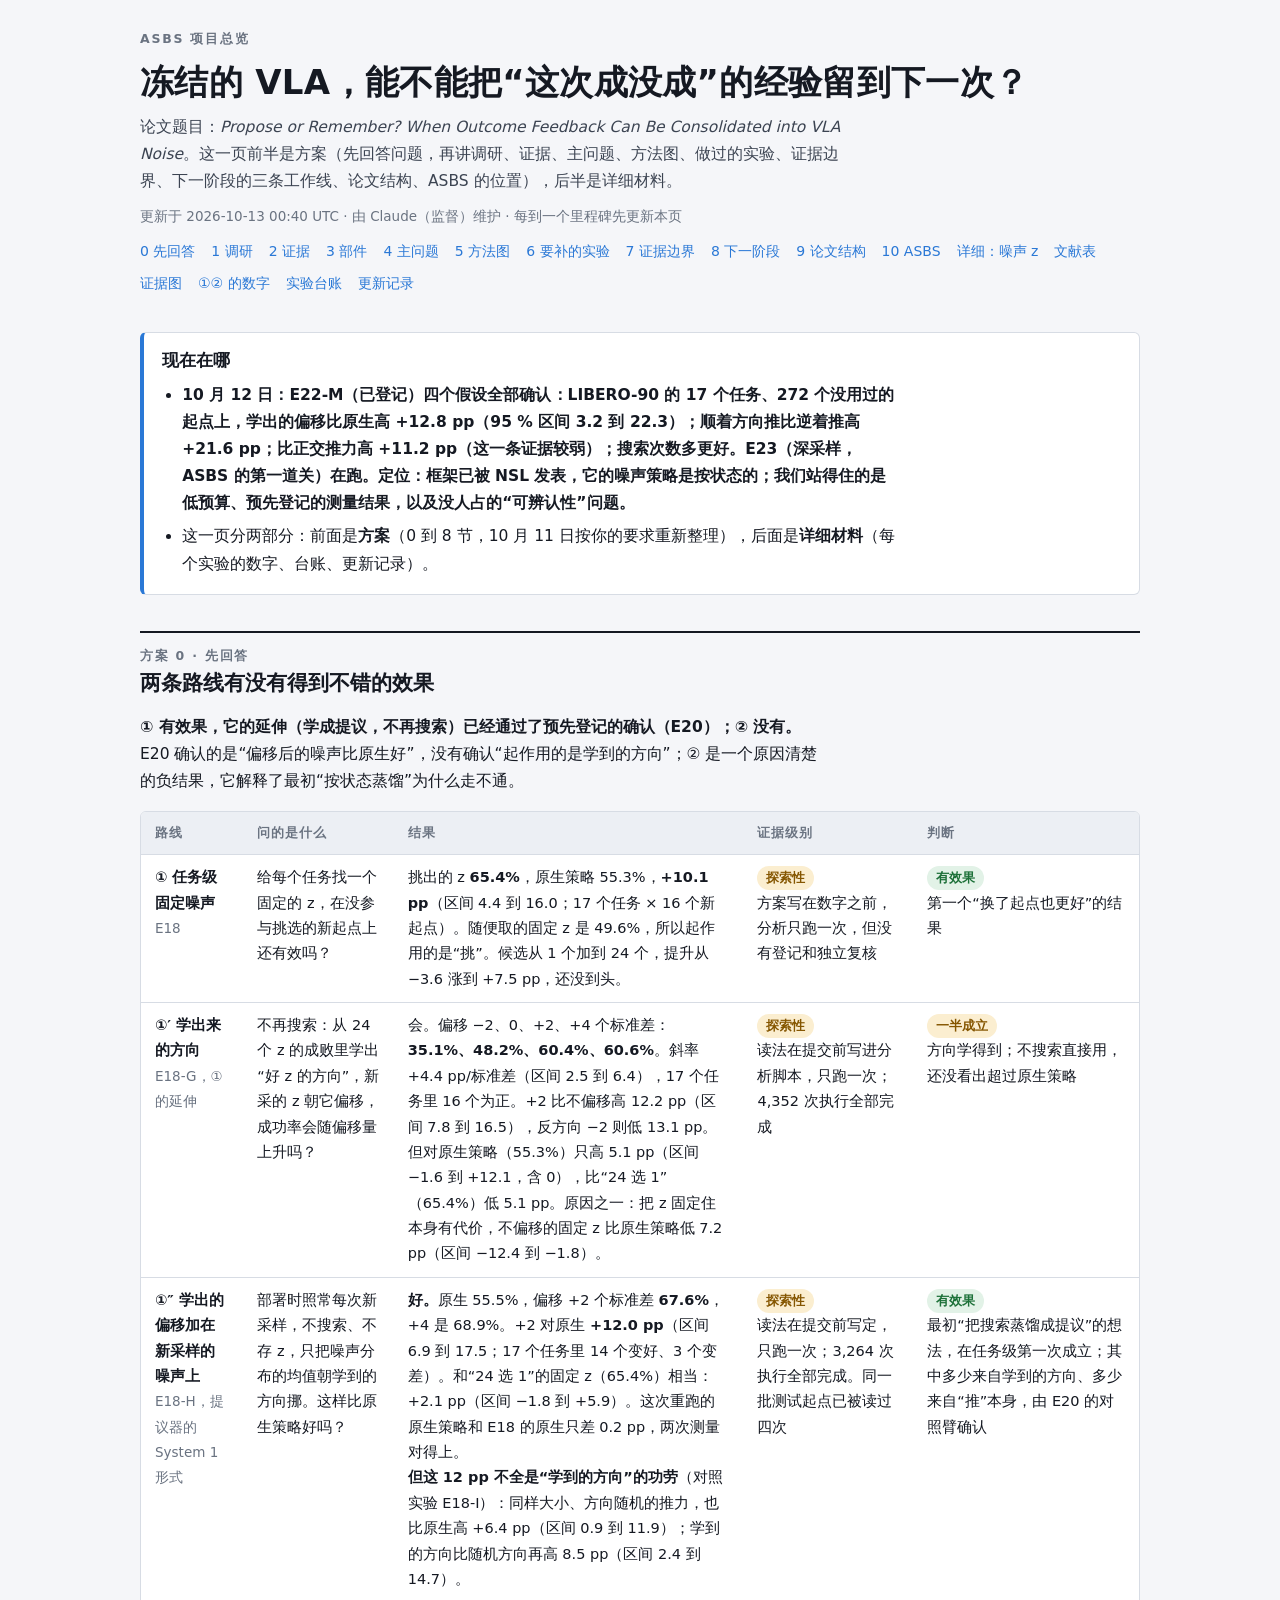
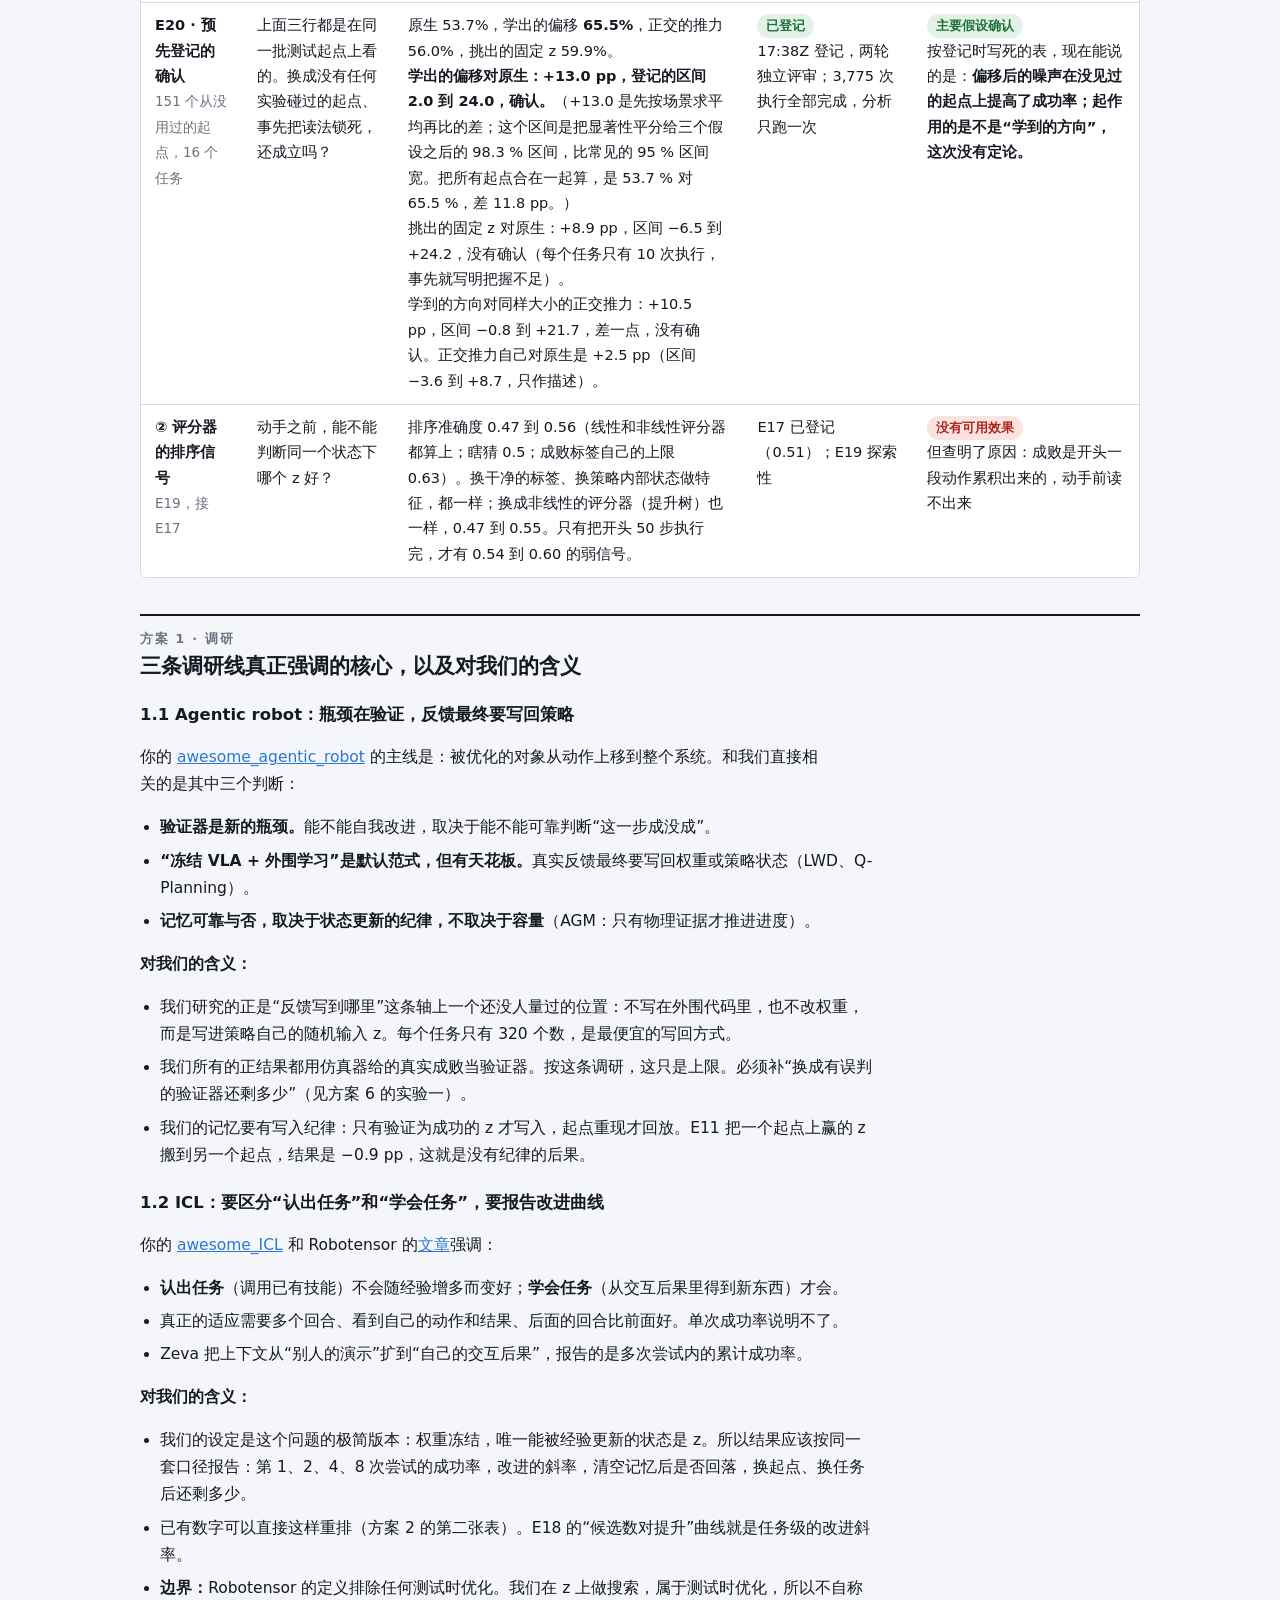
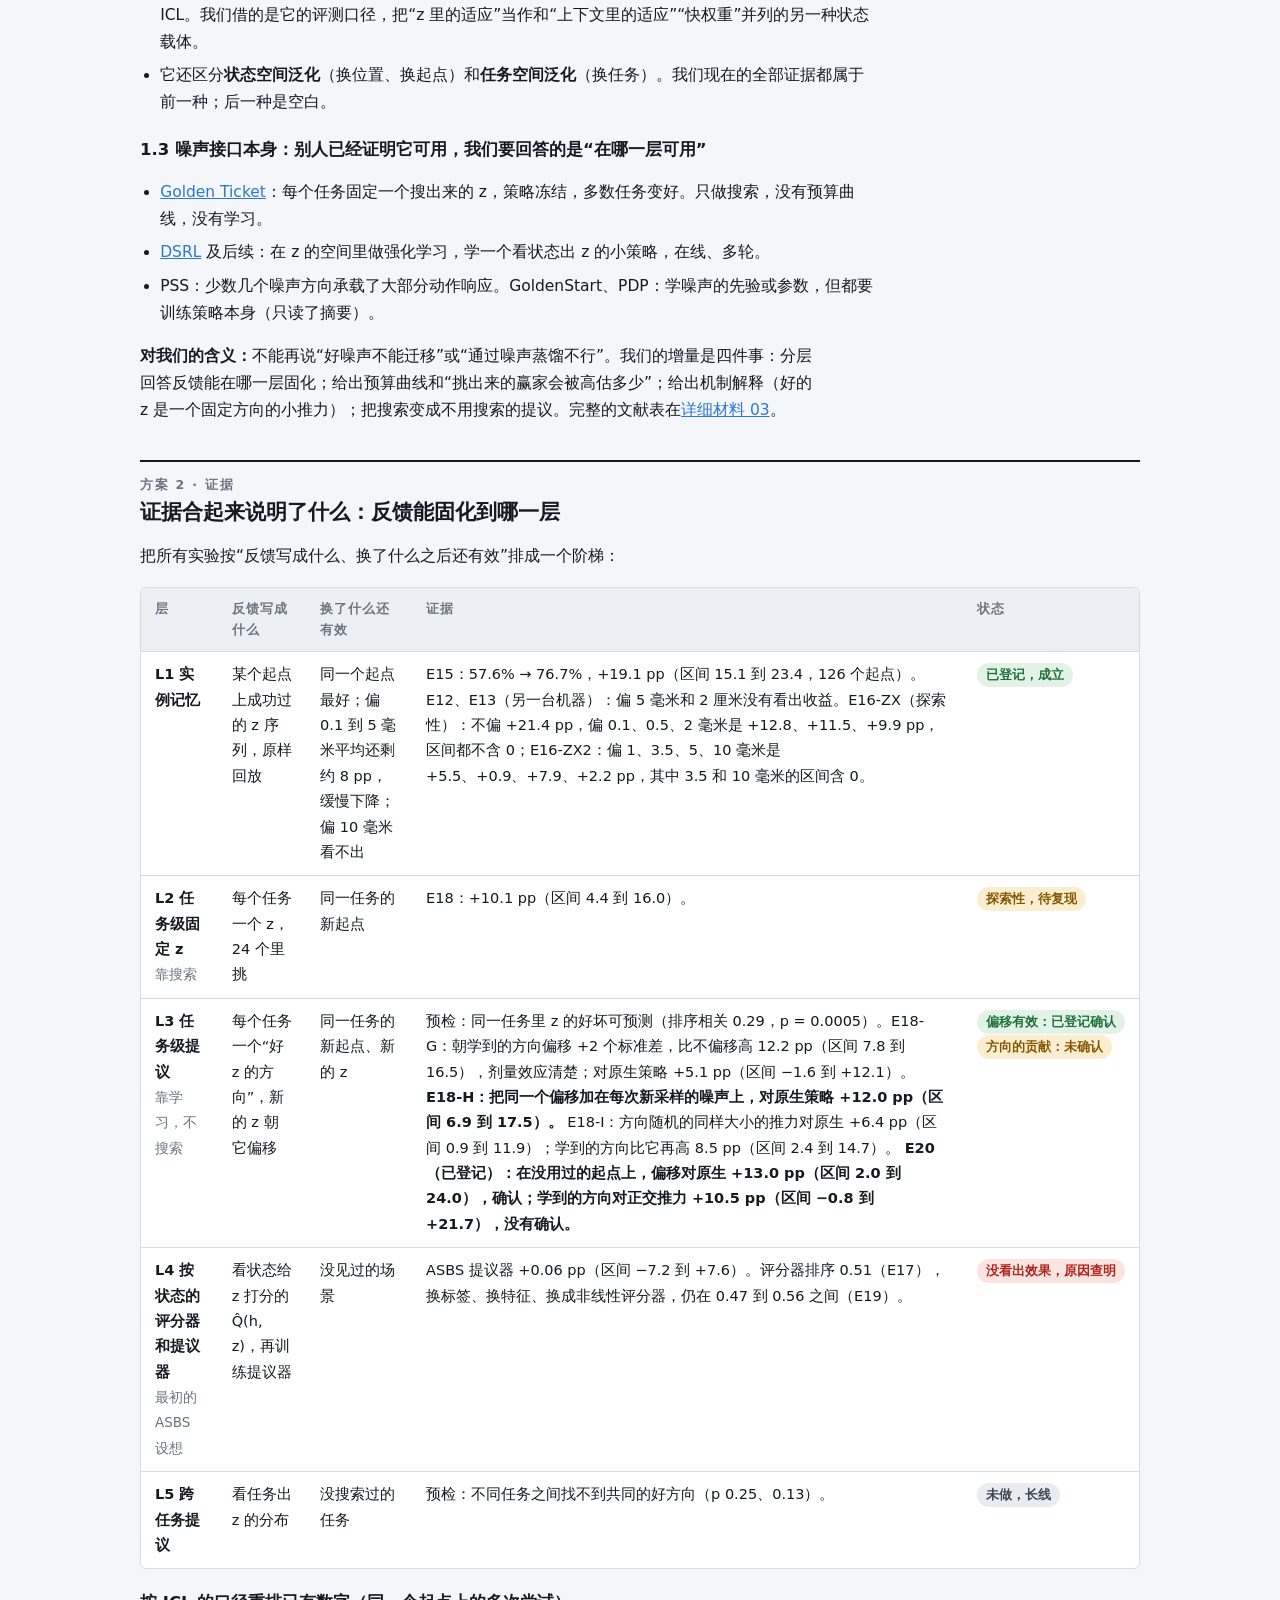
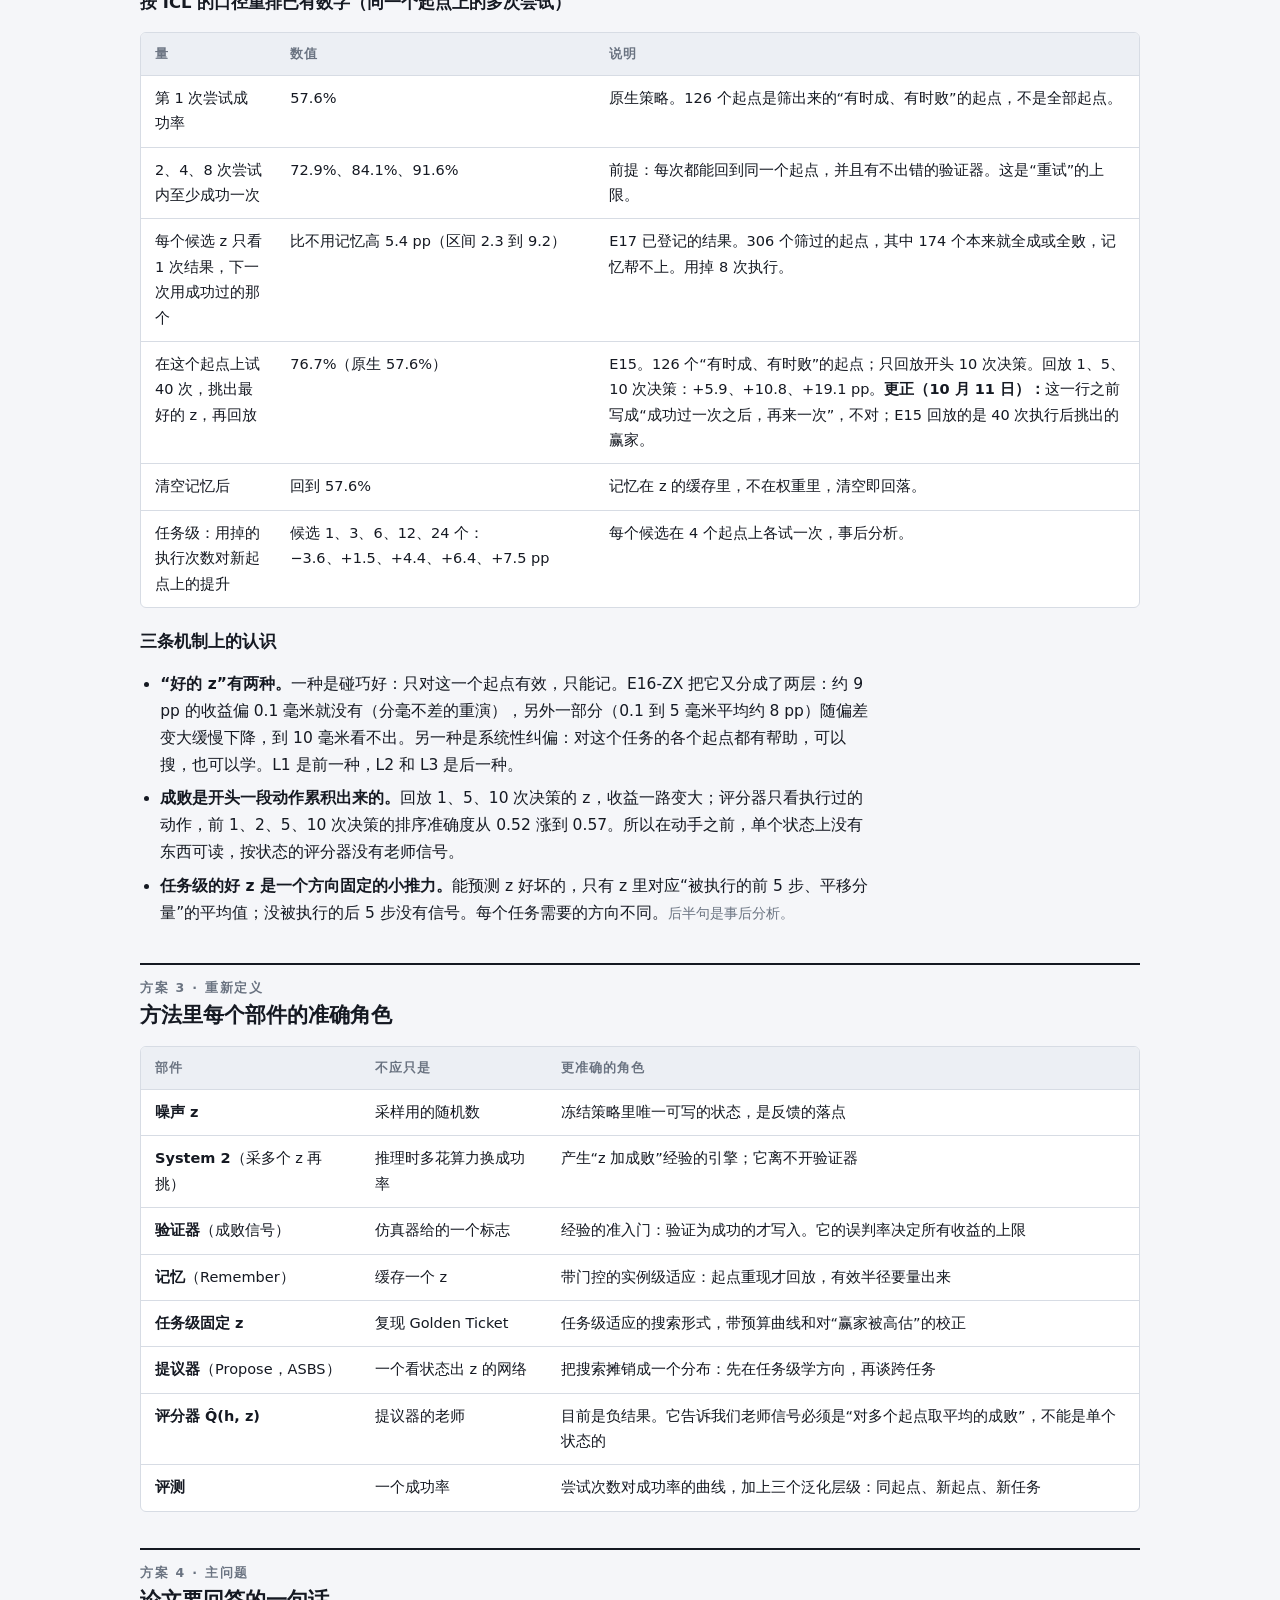
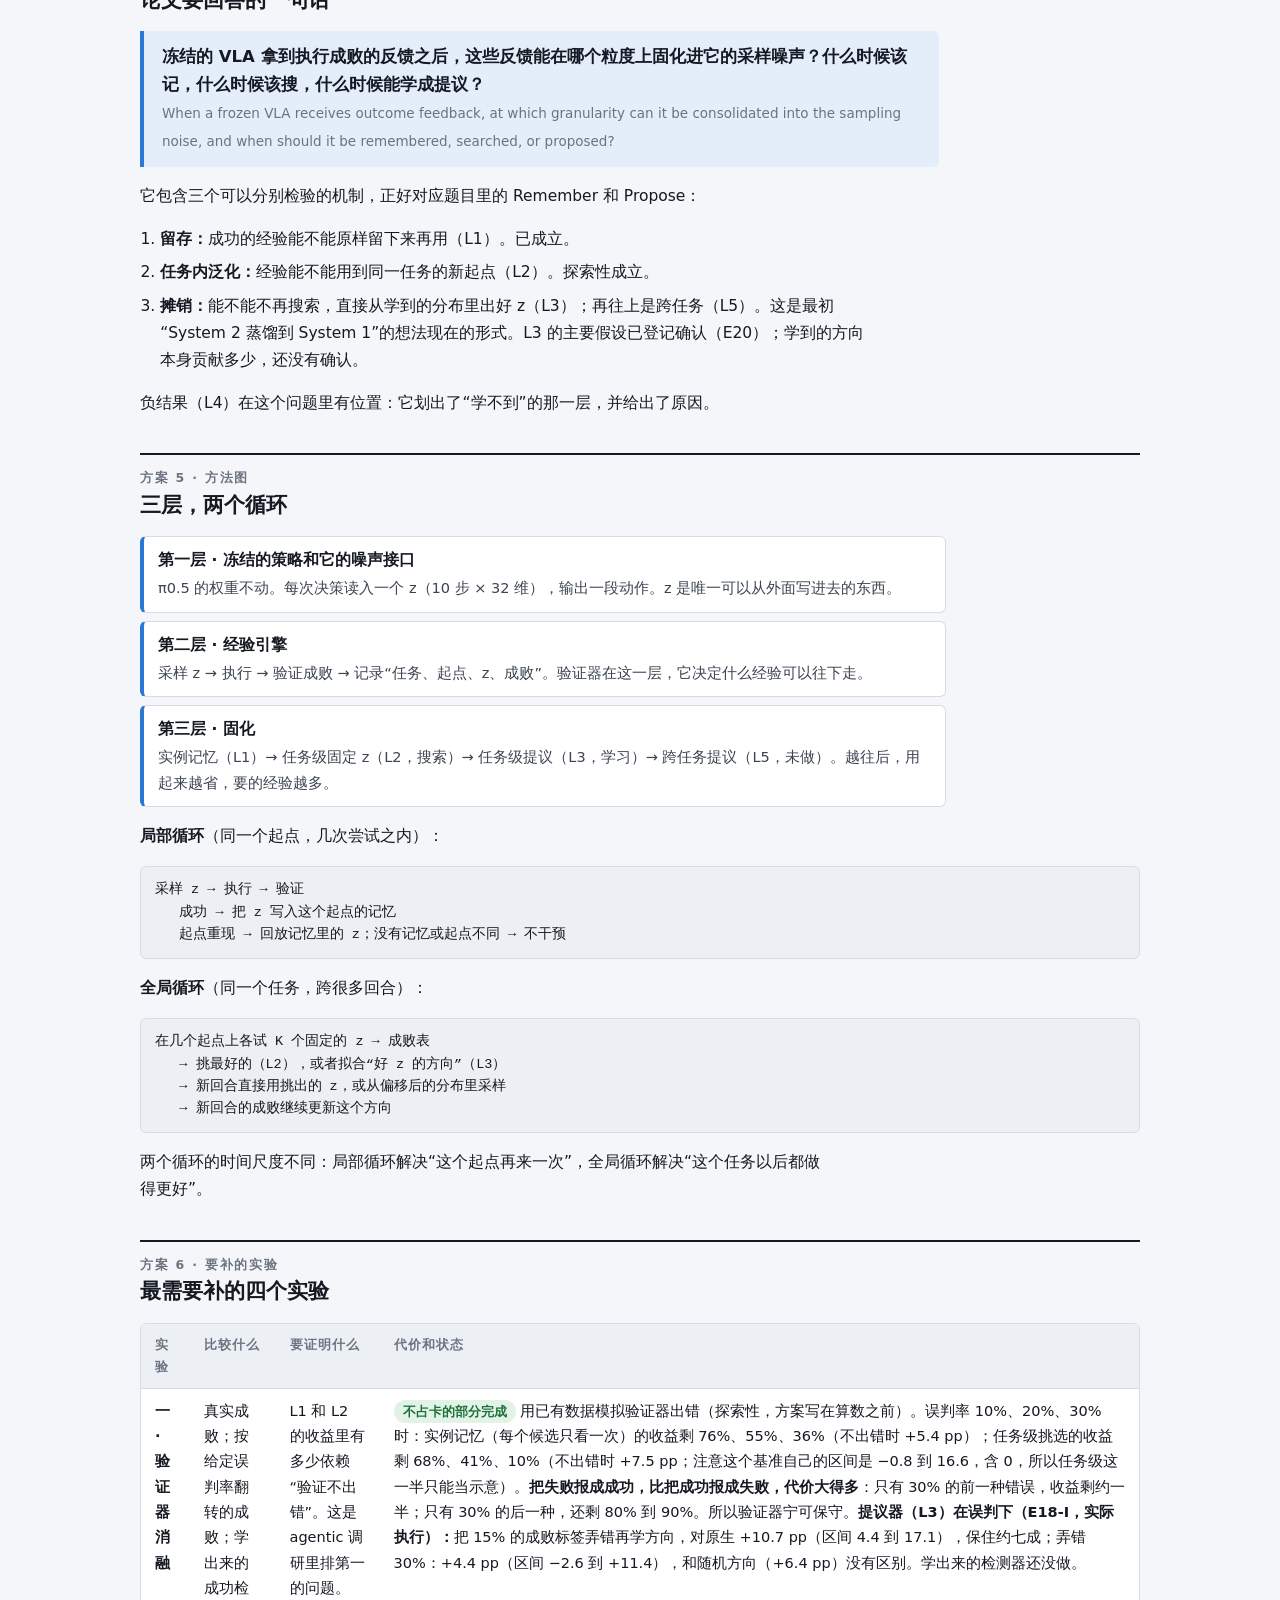
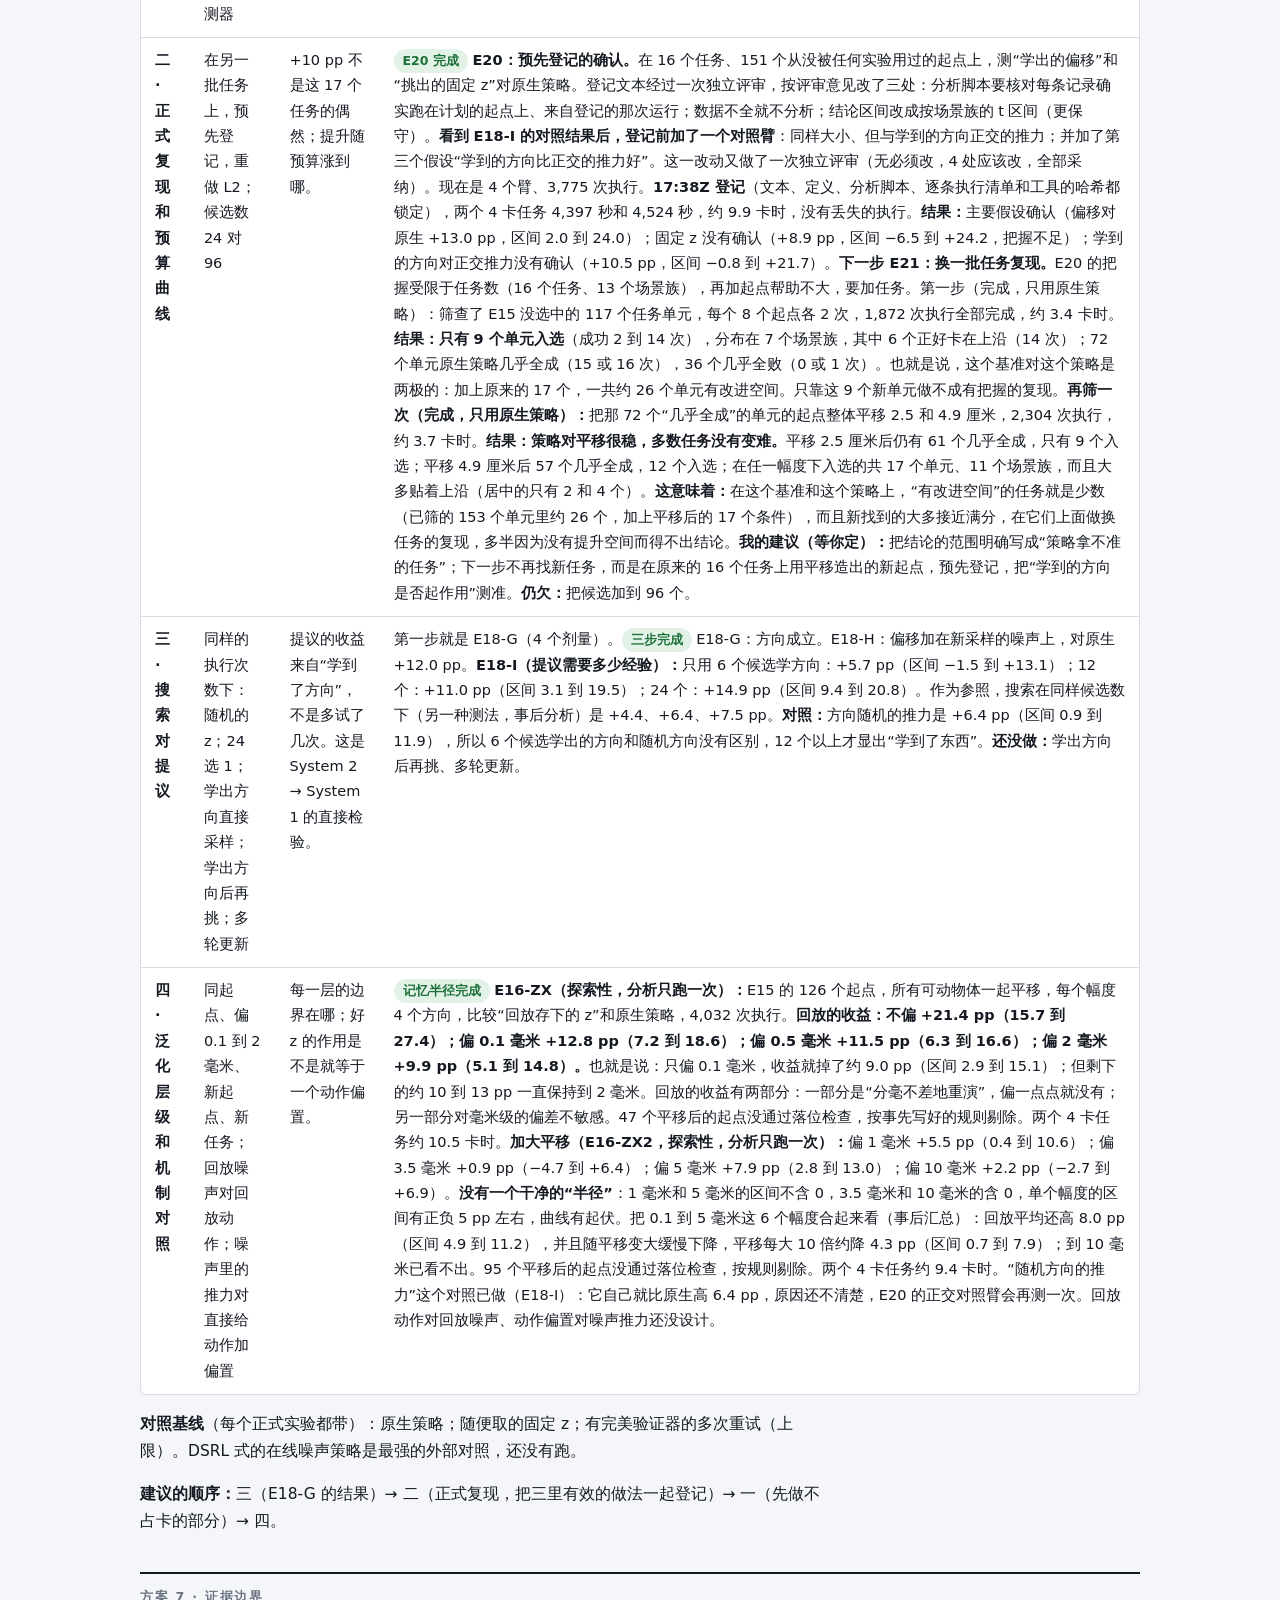
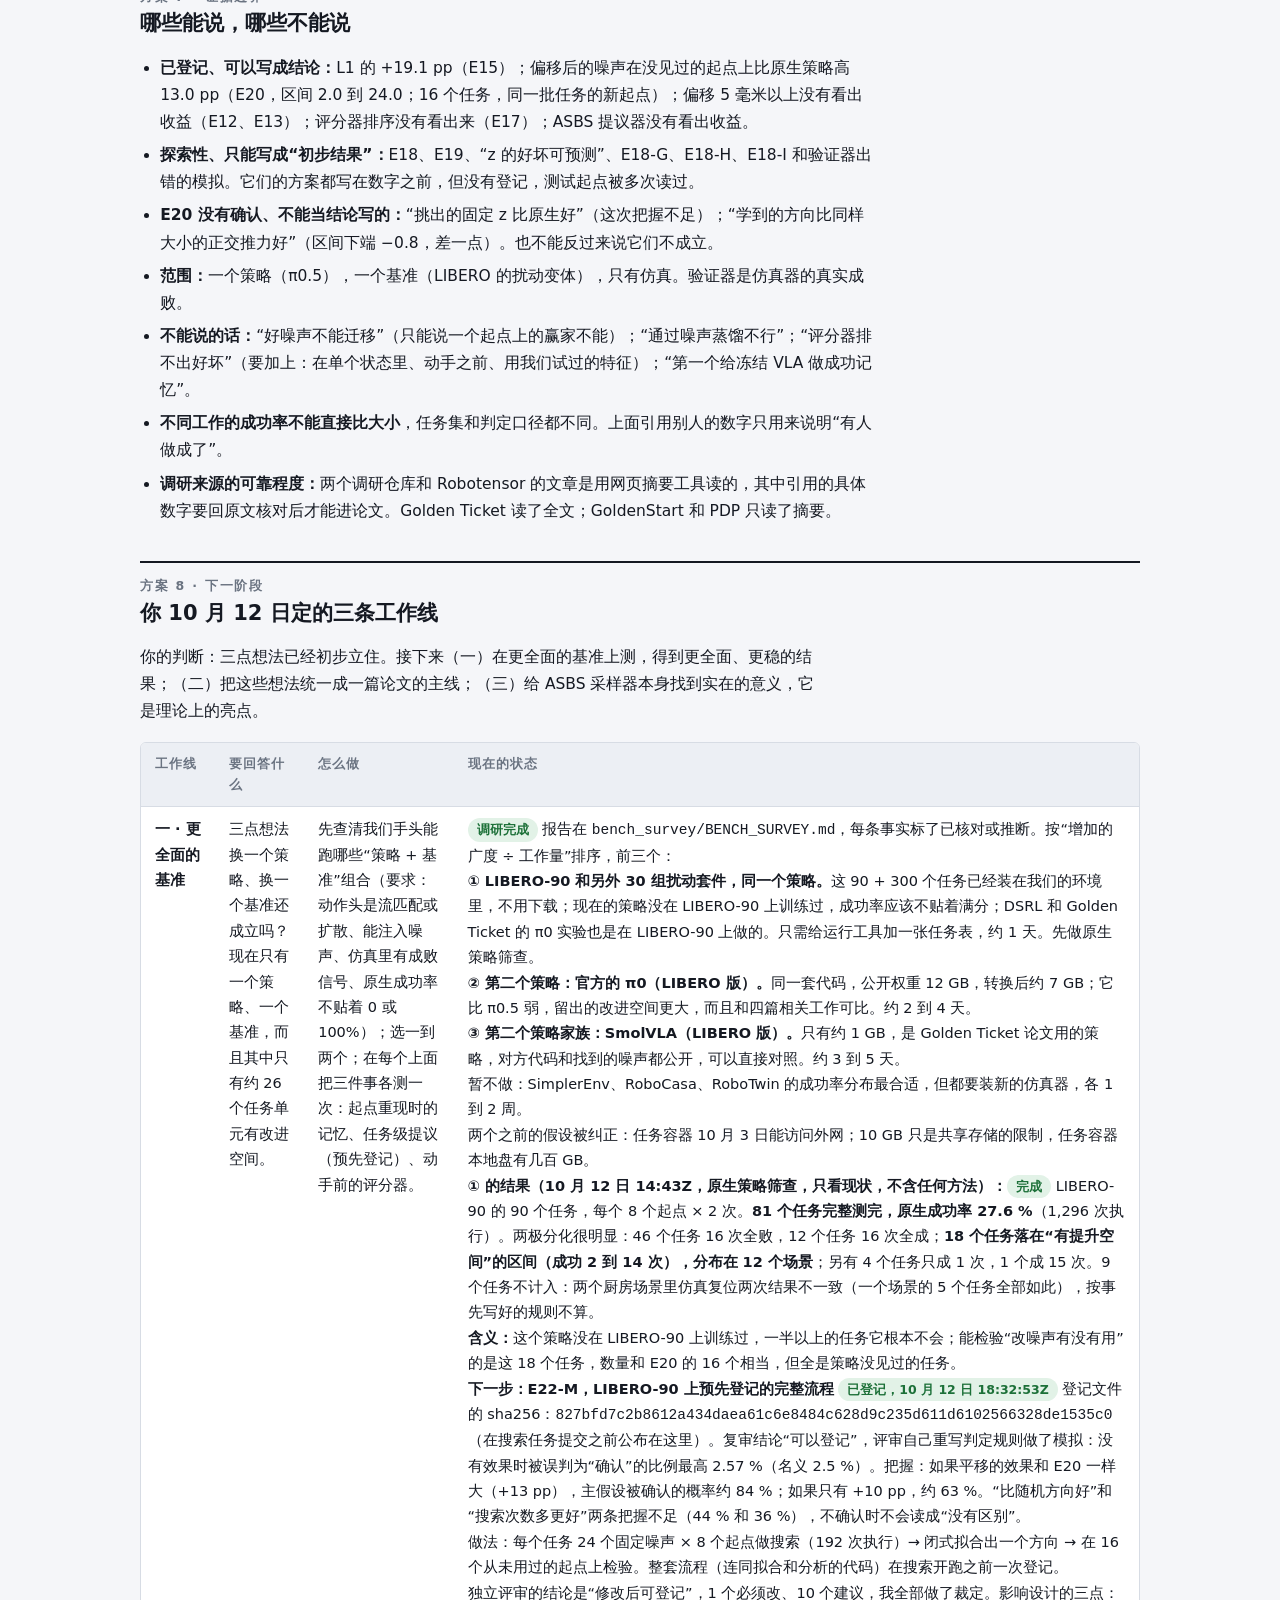
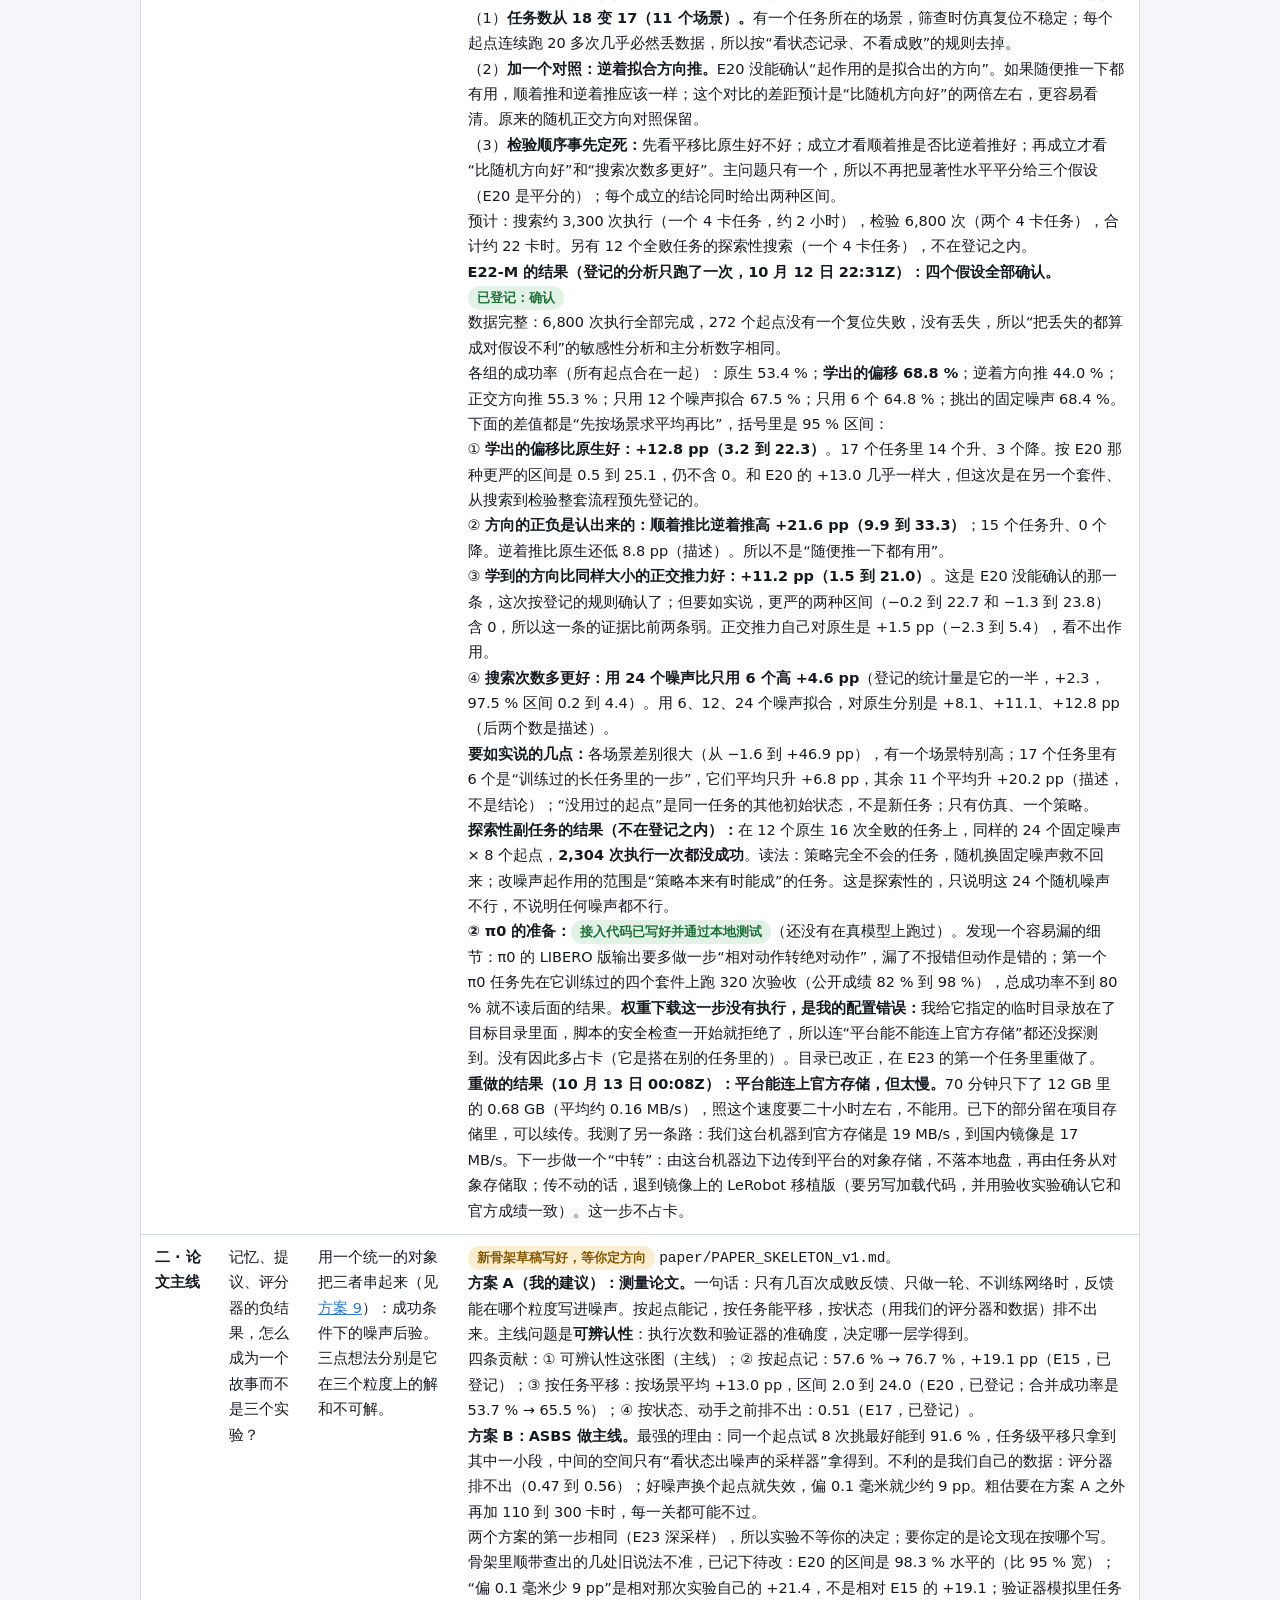
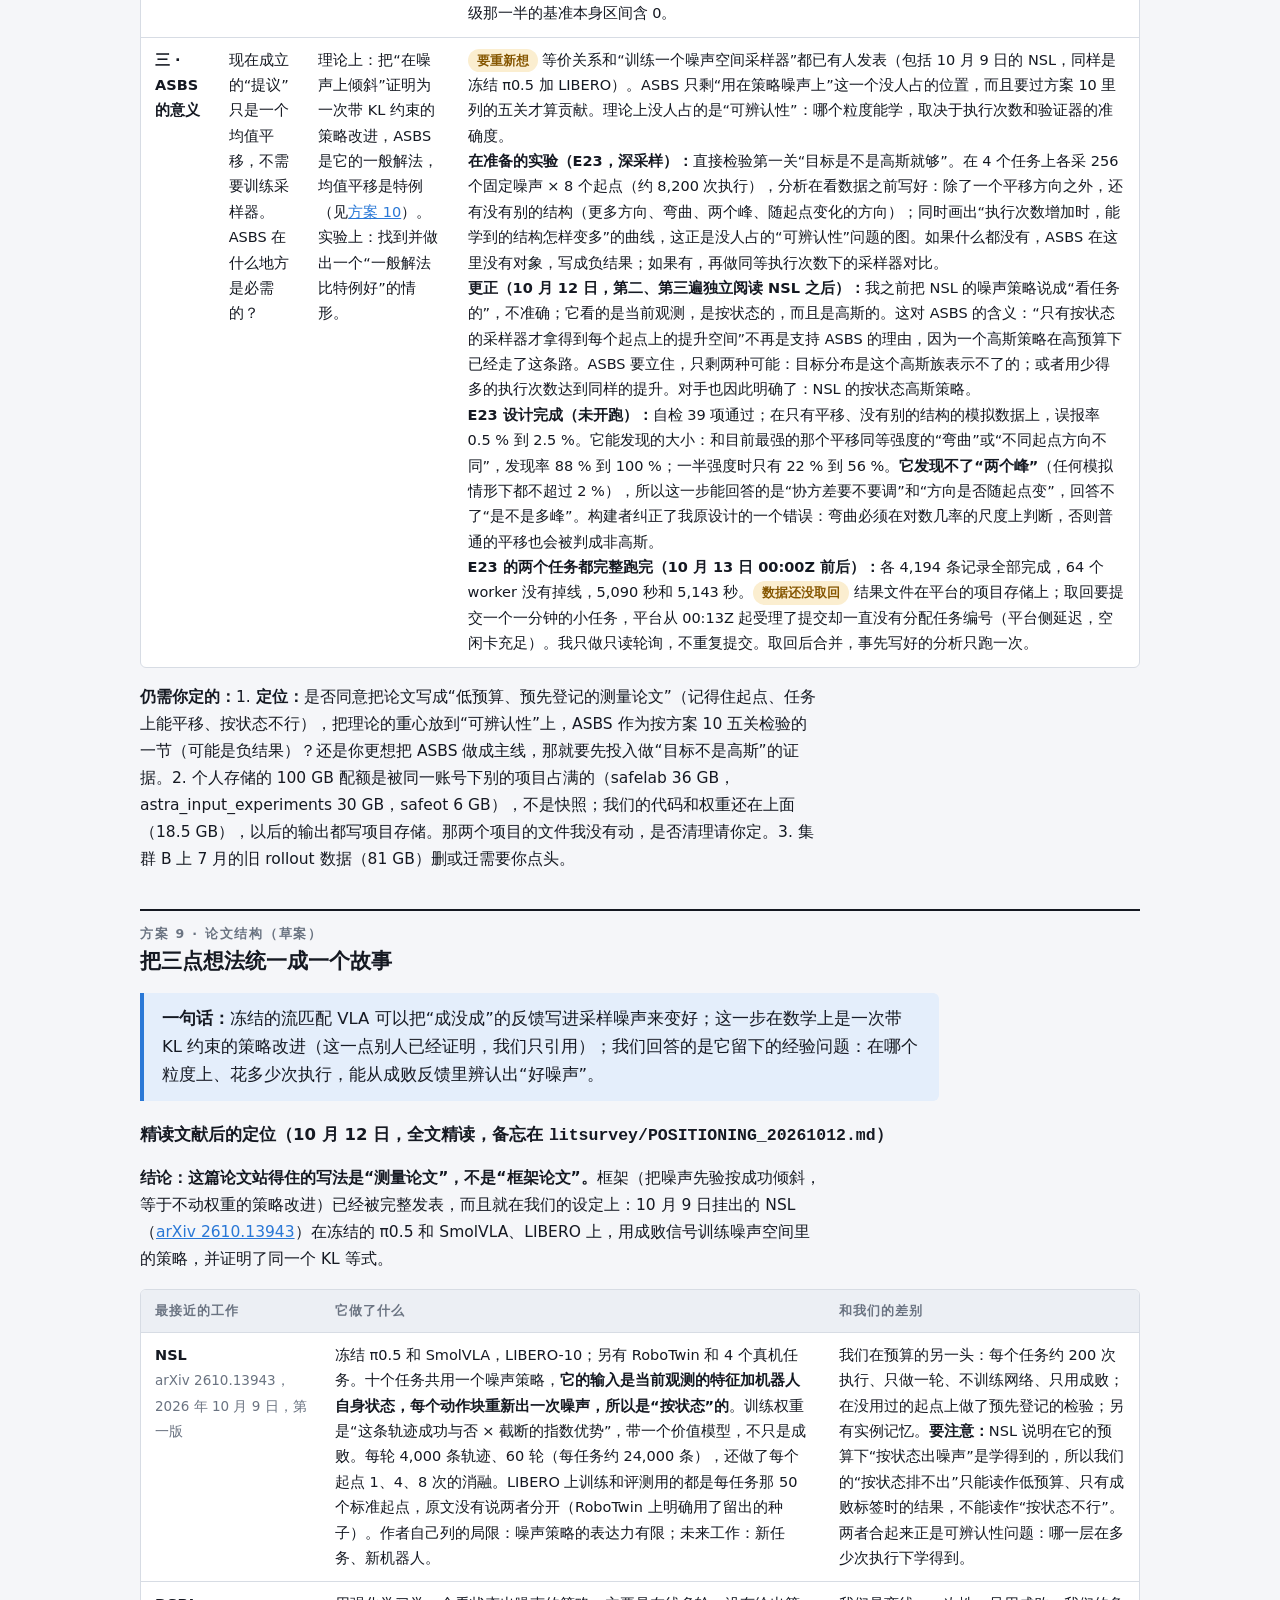
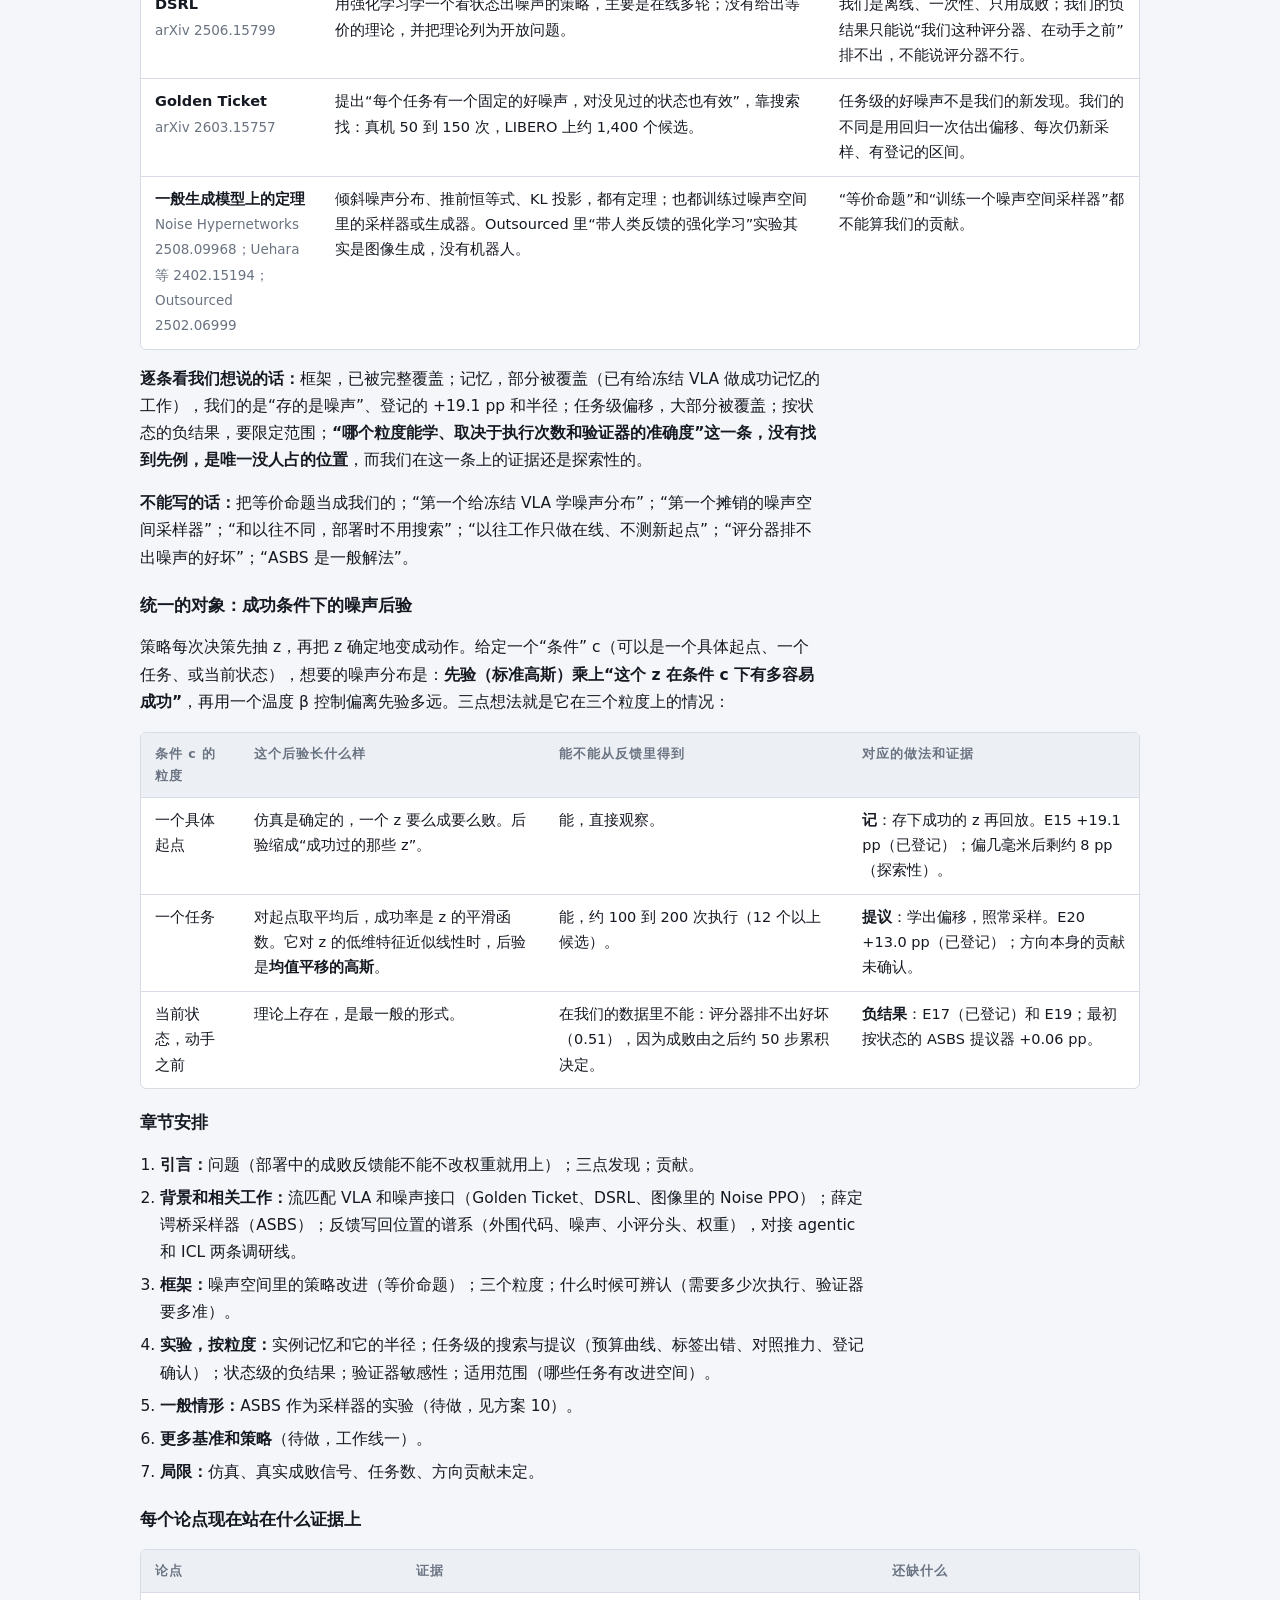
==== index.html @ fc5669cd "Overview update 10-13T00:40Z Co-Authored-By: Claude Opus 5.5 <noreply@anthropic.com>" ====
<!doctype html>
<html lang="zh-CN"><head><meta charset="utf-8">
<meta name="viewport" content="width=device-width,initial-scale=1,viewport-fit=cover">
<meta name="robots" content="noindex,nofollow,noarchive">
<style>:root{color-scheme:light}body{margin:0}img{max-width:100%}[hidden]{display:none!important}</style>
<title>ASBS Submission Tracker</title>
<style>
  :root {
    --bg: #f5f6f9; --surface: #ffffff; --sunk: #eceff4;
    --ink: #151922; --ink-2: #3c4452; --ink-3: #6a7381; --line: #d7dce4;
    --series: #2a78d6; --series-soft: #e4eefb;
    --good: #1c7038; --good-bg: #e2f2e7; --warn: #855600; --warn-bg: #fbeed0;
    --bad: #ad241c; --bad-bg: #fbe3e0; --mute-bg: #e8ebf0;
    --sans: "PingFang SC", "Hiragino Sans GB", "Microsoft YaHei", "Noto Sans CJK SC", "Noto Sans SC", system-ui, -apple-system, "Segoe UI", sans-serif;
    --mono: ui-monospace, SFMono-Regular, Menlo, Consolas, monospace;
  }
  @media (prefers-color-scheme: dark) {
    :root:not([data-theme="light"]) {
      color-scheme: dark;
      --bg: #11141a; --surface: #1a1e25; --sunk: #232830;
      --ink: #f0f2f5; --ink-2: #c5cbd5; --ink-3: #929aa7; --line: #313743;
      --series: #3987e5; --series-soft: #182a44;
      --good: #6fcf8f; --good-bg: #163423; --warn: #e8b84a; --warn-bg: #382d10;
      --bad: #f08c84; --bad-bg: #3b1b18; --mute-bg: #292f39;
    }
  }
  :root[data-theme="dark"] {
    color-scheme: dark;
    --bg: #11141a; --surface: #1a1e25; --sunk: #232830;
    --ink: #f0f2f5; --ink-2: #c5cbd5; --ink-3: #929aa7; --line: #313743;
    --series: #3987e5; --series-soft: #182a44;
    --good: #6fcf8f; --good-bg: #163423; --warn: #e8b84a; --warn-bg: #382d10;
    --bad: #f08c84; --bad-bg: #3b1b18; --mute-bg: #292f39;
  }
  body { background: var(--bg); color: var(--ink); font-family: var(--sans); font-size: 15.5px; line-height: 1.75; }
  .wrap { max-width: 1000px; margin: 0 auto; padding-inline: 18px; padding-block: 28px 64px; display: flex; flex-direction: column; gap: 36px; }
  h1 { font-size: clamp(24px, 4.4vw, 34px); line-height: 1.3; margin: 0; letter-spacing: .01em; text-wrap: balance; }
  h2 { font-size: 21px; line-height: 1.4; margin: 0; text-wrap: balance; }
  h3 { font-size: 16.5px; line-height: 1.5; margin: 0; }
  p { margin: 0; max-width: 44em; }
  .eyebrow { font-size: 12.5px; letter-spacing: .14em; color: var(--ink-3); font-weight: 600; }
  .sub { color: var(--ink-2); max-width: 46em; }
  .meta { color: var(--ink-3); font-size: 13.5px; }
  header { display: flex; flex-direction: column; gap: 10px; }
  nav { display: flex; flex-wrap: wrap; gap: 6px 16px; font-size: 14px; }
  nav a { color: var(--series); text-decoration: none; border-bottom: 1px solid transparent; }
  nav a:hover { border-bottom-color: var(--series); }
  section { display: flex; flex-direction: column; gap: 16px; scroll-margin-top: 16px; }
  .sec-head { display: flex; flex-direction: column; gap: 2px; border-top: 2px solid var(--ink); padding-top: 12px; }
  .now { background: var(--surface); border: 1px solid var(--line); border-left: 4px solid var(--series); border-radius: 6px; padding: 16px 18px; display: flex; flex-direction: column; gap: 8px; }
  .now ul, .plain { margin: 0; padding-left: 1.3em; display: flex; flex-direction: column; gap: 6px; max-width: 46em; }
  .two { display: grid; grid-template-columns: repeat(auto-fit, minmax(290px, 1fr)); gap: 16px; }
  .card { background: var(--surface); border: 1px solid var(--line); border-radius: 6px; padding: 16px 18px; display: flex; flex-direction: column; gap: 8px; }
  .card.b { border-top: 3px solid var(--series); }
  .card.a { border-top: 3px dashed var(--ink-3); }
  .kv { display: grid; grid-template-columns: 5.2em 1fr; gap: 4px 10px; font-size: 14.5px; }
  .kv dt { color: var(--ink-3); }
  .kv dd { margin: 0; }
  figure { margin: 0; display: flex; flex-direction: column; gap: 8px; }
  figcaption { color: var(--ink-2); font-size: 14px; max-width: 48em; }
  .scroll { overflow-x: auto; background: var(--surface); border: 1px solid var(--line); border-radius: 6px; padding: 14px 16px; }
  .scroll svg { display: block; width: 100%; min-width: 660px; height: auto; color: var(--ink); font-family: var(--sans); }
  .fp-row { outline: none; cursor: default; }
  .fp-row:hover rect, .fp-row:focus rect { fill: var(--sunk); }
  .legend { display: flex; flex-wrap: wrap; gap: 6px 18px; font-size: 13.5px; color: var(--ink-2); }
  .legend i { display: inline-block; width: 11px; height: 11px; border-radius: 50%; border: 2px solid var(--series); vertical-align: -1px; margin-right: 6px; }
  .legend i.on { background: var(--series); }
  .tbl { overflow-x: auto; background: var(--surface); border: 1px solid var(--line); border-radius: 6px; }
  table { border-collapse: collapse; width: 100%; min-width: 640px; font-size: 14.5px; }
  th, td { text-align: left; vertical-align: top; padding: 10px 14px; border-bottom: 1px solid var(--line); }
  th { font-size: 12.5px; letter-spacing: .08em; color: var(--ink-3); font-weight: 600; background: var(--sunk); }
  tr:last-child td { border-bottom: 0; }
  td.num { font-family: var(--mono); font-variant-numeric: tabular-nums; white-space: nowrap; }
  .tag { display: inline-block; font-size: 12.5px; font-weight: 600; padding: 1px 9px; border-radius: 999px; white-space: nowrap; }
  .t-good { color: var(--good); background: var(--good-bg); }
  .t-warn { color: var(--warn); background: var(--warn-bg); }
  .t-bad { color: var(--bad); background: var(--bad-bg); }
  .t-mute { color: var(--ink-2); background: var(--mute-bg); }
  .steps { list-style: none; margin: 0; padding: 0; display: flex; flex-direction: column; background: var(--surface); border: 1px solid var(--line); border-radius: 6px; }
  .steps li { display: grid; grid-template-columns: 26px 1fr; gap: 12px; padding: 10px 16px; border-bottom: 1px solid var(--line); align-items: start; }
  .steps li:last-child { border-bottom: 0; }
  .dot { width: 18px; height: 18px; border-radius: 50%; border: 2px solid var(--ink-3); margin-top: 5px; }
  .done .dot { background: var(--good); border-color: var(--good); }
  .wait .dot { border-color: var(--warn); background: var(--warn-bg); }
  .steps b { font-weight: 600; }
  .steps span.s { color: var(--ink-3); font-size: 13.5px; }
  .ask { background: var(--surface); border: 1px solid var(--line); border-radius: 6px; counter-reset: q; display: flex; flex-direction: column; }
  .ask > div { padding: 14px 18px 14px 54px; border-bottom: 1px solid var(--line); position: relative; display: flex; flex-direction: column; gap: 4px; }
  .ask > div:last-child { border-bottom: 0; }
  .ask > div::before { counter-increment: q; content: counter(q); position: absolute; left: 18px; top: 14px; width: 24px; height: 24px; border-radius: 50%; background: var(--series-soft); color: var(--series); font-weight: 700; font-size: 13.5px; display: grid; place-items: center; }
  .proj { font-size: 12px; font-weight: 600; color: var(--warn); background: var(--warn-bg); padding: 0 6px; border-radius: 4px; white-space: nowrap; }
  .log { margin: 0; padding: 0; list-style: none; display: flex; flex-direction: column; gap: 8px; font-size: 14.5px; }
  .log time { font-family: var(--mono); color: var(--ink-3); margin-right: 10px; font-size: 13px; }
  a { color: var(--series); }
  #tip { position: fixed; z-index: 5; max-width: 300px; background: var(--ink); color: var(--bg); font-size: 13px; line-height: 1.5; padding: 7px 10px; border-radius: 6px; pointer-events: none; }
  .plan blockquote { margin: 0; padding: 12px 18px; border-left: 4px solid var(--series); background: var(--series-soft); border-radius: 0 6px 6px 0; font-size: 16.5px; line-height: 1.7; max-width: 46em; }
  .plan pre { margin: 0; background: var(--sunk); border: 1px solid var(--line); border-radius: 6px; padding: 12px 14px; font-family: var(--mono); font-size: 13.5px; line-height: 1.65; overflow-x: auto; color: var(--ink); }
  .plan h3 { margin-top: 6px; }
  .layers { display: grid; gap: 8px; max-width: 52em; }
  .layer { background: var(--surface); border: 1px solid var(--line); border-left: 4px solid var(--series); border-radius: 6px; padding: 10px 14px; display: flex; flex-direction: column; gap: 2px; }
  .layer span { color: var(--ink-2); font-size: 14.5px; }
  .divider { border-top: 2px dashed var(--ink-3); padding-top: 14px; color: var(--ink-2); }
</style>

</head><body>
<div class="wrap">

<header>
  <div class="eyebrow">ASBS 项目总览</div>
  <h1>冻结的 VLA，能不能把“这次成没成”的经验留到下一次？</h1>
  <p class="sub">论文题目：<i>Propose or Remember? When Outcome Feedback Can Be Consolidated into VLA Noise</i>。这一页前半是方案（先回答问题，再讲调研、证据、主问题、方法图、做过的实验、证据边界、下一阶段的三条工作线、论文结构、ASBS 的位置），后半是详细材料。</p>
  <div class="meta">更新于 2026-10-13 00:40 UTC · 由 Claude（监督）维护 · 每到一个里程碑先更新本页</div>
  <nav>
    <a href="#p0">0 先回答</a><a href="#p1">1 调研</a><a href="#p2">2 证据</a><a href="#p3">3 部件</a><a href="#p4">4 主问题</a><a href="#p5">5 方法图</a><a href="#p6">6 要补的实验</a><a href="#p7">7 证据边界</a><a href="#p8">8 下一阶段</a><a href="#p9">9 论文结构</a><a href="#p10">10 ASBS</a><a href="#goal">详细：噪声 z</a><a href="#related">文献表</a><a href="#evidence">证据图</a><a href="#refine">①② 的数字</a><a href="#now">实验台账</a><a href="#log">更新记录</a>
  </nav>
</header>

<div class="now">
  <h3>现在在哪</h3>
  <ul>
    <li><b>10 月 12 日：<b>E22-M（已登记）四个假设全部确认</b>：LIBERO-90 的 17 个任务、272 个没用过的起点上，学出的偏移比原生高 +12.8 pp（95 % 区间 3.2 到 22.3）；顺着方向推比逆着推高 +21.6 pp；比正交推力高 +11.2 pp（这一条证据较弱）；搜索次数多更好。E23（深采样，ASBS 的第一道关）在跑。<b>定位：</b>框架已被 NSL 发表，它的噪声策略是按状态的；我们站得住的是低预算、预先登记的测量结果，以及没人占的“可辨认性”问题。</b></li>
    <li>这一页分两部分：前面是<b>方案</b>（0 到 8 节，10 月 11 日按你的要求重新整理），后面是<b>详细材料</b>（每个实验的数字、台账、更新记录）。</li>
  </ul>
</div>

<section id="p0" class="plan">
  <div class="sec-head"><div class="eyebrow">方案 0 · 先回答</div><h2>两条路线有没有得到不错的效果</h2></div>
  <p><b>① 有效果，它的延伸（学成提议，不再搜索）已经通过了预先登记的确认（E20）；② 没有。</b>E20 确认的是“偏移后的噪声比原生好”，没有确认“起作用的是学到的方向”；② 是一个原因清楚的负结果，它解释了最初“按状态蒸馏”为什么走不通。</p>
  <div class="tbl">
    <table>
      <thead><tr><th>路线</th><th>问的是什么</th><th>结果</th><th>证据级别</th><th>判断</th></tr></thead>
      <tbody>
        <tr><td><b>① 任务级固定噪声</b><br><span class="meta">E18</span></td><td>给每个任务找一个固定的 z，在没参与挑选的新起点上还有效吗？</td><td>挑出的 z <b>65.4%</b>，原生策略 55.3%，<b>+10.1 pp</b>（区间 4.4 到 16.0；17 个任务 × 16 个新起点）。随便取的固定 z 是 49.6%，所以起作用的是“挑”。候选从 1 个加到 24 个，提升从 −3.6 涨到 +7.5 pp，还没到头。</td><td><span class="tag t-warn">探索性</span><br>方案写在数字之前，分析只跑一次，但没有登记和独立复核</td><td><span class="tag t-good">有效果</span><br>第一个“换了起点也更好”的结果</td></tr>
        <tr><td><b>①′ 学出来的方向</b><br><span class="meta">E18-G，① 的延伸</span></td><td>不再搜索：从 24 个 z 的成败里学出“好 z 的方向”，新采的 z 朝它偏移，成功率会随偏移量上升吗？</td><td>会。偏移 −2、0、+2、+4 个标准差：<b>35.1%、48.2%、60.4%、60.6%</b>。斜率 +4.4 pp/标准差（区间 2.5 到 6.4），17 个任务里 16 个为正。+2 比不偏移高 12.2 pp（区间 7.8 到 16.5），反方向 −2 则低 13.1 pp。<br>但对原生策略（55.3%）只高 5.1 pp（区间 −1.6 到 +12.1，含 0），比“24 选 1”（65.4%）低 5.1 pp。原因之一：把 z 固定住本身有代价，不偏移的固定 z 比原生策略低 7.2 pp（区间 −12.4 到 −1.8）。</td><td><span class="tag t-warn">探索性</span><br>读法在提交前写进分析脚本，只跑一次；4,352 次执行全部完成</td><td><span class="tag t-warn">一半成立</span><br>方向学得到；不搜索直接用，还没看出超过原生策略</td></tr>
        <tr><td><b>①″ 学出的偏移加在新采样的噪声上</b><br><span class="meta">E18-H，提议器的 System 1 形式</span></td><td>部署时照常每次新采样，不搜索、不存 z，只把噪声分布的均值朝学到的方向挪。这样比原生策略好吗？</td><td><b>好。</b>原生 55.5%，偏移 +2 个标准差 <b>67.6%</b>，+4 是 68.9%。+2 对原生 <b>+12.0 pp</b>（区间 6.9 到 17.5；17 个任务里 14 个变好、3 个变差）。和“24 选 1”的固定 z（65.4%）相当：+2.1 pp（区间 −1.8 到 +5.9）。这次重跑的原生策略和 E18 的原生只差 0.2 pp，两次测量对得上。<br><b>但这 12 pp 不全是“学到的方向”的功劳</b>（对照实验 E18-I）：同样大小、方向随机的推力，也比原生高 +6.4 pp（区间 0.9 到 11.9）；学到的方向比随机方向再高 8.5 pp（区间 2.4 到 14.7）。</td><td><span class="tag t-warn">探索性</span><br>读法在提交前写定，只跑一次；3,264 次执行全部完成。同一批测试起点已被读过四次</td><td><span class="tag t-good">有效果</span><br>最初“把搜索蒸馏成提议”的想法，在任务级第一次成立；其中多少来自学到的方向、多少来自“推”本身，由 E20 的对照臂确认</td></tr>
        <tr><td><b>E20 · 预先登记的确认</b><br><span class="meta">151 个从没用过的起点，16 个任务</span></td><td>上面三行都是在同一批测试起点上看的。换成没有任何实验碰过的起点、事先把读法锁死，还成立吗？</td><td>原生 53.7%，学出的偏移 <b>65.5%</b>，正交的推力 56.0%，挑出的固定 z 59.9%。<br><b>学出的偏移对原生：+13.0 pp，登记的区间 2.0 到 24.0，确认。</b>（+13.0 是先按场景求平均再比的差；这个区间是把显著性平分给三个假设之后的 98.3 % 区间，比常见的 95 % 区间宽。把所有起点合在一起算，是 53.7 % 对 65.5 %，差 11.8 pp。）<br>挑出的固定 z 对原生：+8.9 pp，区间 −6.5 到 +24.2，没有确认（每个任务只有 10 次执行，事先就写明把握不足）。<br>学到的方向对同样大小的正交推力：+10.5 pp，区间 −0.8 到 +21.7，差一点，没有确认。正交推力自己对原生是 +2.5 pp（区间 −3.6 到 +8.7，只作描述）。</td><td><span class="tag t-good">已登记</span><br>17:38Z 登记，两轮独立评审；3,775 次执行全部完成，分析只跑一次</td><td><span class="tag t-good">主要假设确认</span><br>按登记时写死的表，现在能说的是：<b>偏移后的噪声在没见过的起点上提高了成功率；起作用的是不是“学到的方向”，这次没有定论。</b></td></tr>
        <tr><td><b>② 评分器的排序信号</b><br><span class="meta">E19，接 E17</span></td><td>动手之前，能不能判断同一个状态下哪个 z 好？</td><td>排序准确度 0.47 到 0.56（线性和非线性评分器都算上；瞎猜 0.5；成败标签自己的上限 0.63）。换干净的标签、换策略内部状态做特征，都一样；换成非线性的评分器（提升树）也一样，0.47 到 0.55。只有把开头 50 步执行完，才有 0.54 到 0.60 的弱信号。</td><td>E17 已登记（0.51）；E19 探索性</td><td><span class="tag t-bad">没有可用效果</span><br>但查明了原因：成败是开头一段动作累积出来的，动手前读不出来</td></tr>
      </tbody>
    </table>
  </div>
</section>

<section id="p1" class="plan">
  <div class="sec-head"><div class="eyebrow">方案 1 · 调研</div><h2>三条调研线真正强调的核心，以及对我们的含义</h2></div>

  <h3>1.1 Agentic robot：瓶颈在验证，反馈最终要写回策略</h3>
  <p>你的 <a href="https://github.com/asimfish/awesome_agentic_robot">awesome_agentic_robot</a> 的主线是：被优化的对象从动作上移到整个系统。和我们直接相关的是其中三个判断：</p>
  <ul class="plain">
    <li><b>验证器是新的瓶颈。</b>能不能自我改进，取决于能不能可靠判断“这一步成没成”。</li>
    <li><b>“冻结 VLA + 外围学习”是默认范式，但有天花板。</b>真实反馈最终要写回权重或策略状态（LWD、Q-Planning）。</li>
    <li><b>记忆可靠与否，取决于状态更新的纪律，不取决于容量</b>（AGM：只有物理证据才推进进度）。</li>
  </ul>
  <p><b>对我们的含义：</b></p>
  <ul class="plain">
    <li>我们研究的正是“反馈写到哪里”这条轴上一个还没人量过的位置：不写在外围代码里，也不改权重，而是写进策略自己的随机输入 z。每个任务只有 320 个数，是最便宜的写回方式。</li>
    <li>我们所有的正结果都用仿真器给的真实成败当验证器。按这条调研，这只是上限。必须补“换成有误判的验证器还剩多少”（见方案 6 的实验一）。</li>
    <li>我们的记忆要有写入纪律：只有验证为成功的 z 才写入，起点重现才回放。E11 把一个起点上赢的 z 搬到另一个起点，结果是 −0.9 pp，这就是没有纪律的后果。</li>
  </ul>

  <h3>1.2 ICL：要区分“认出任务”和“学会任务”，要报告改进曲线</h3>
  <p>你的 <a href="https://github.com/asimfish/awesome_ICL">awesome_ICL</a> 和 Robotensor 的<a href="https://www.robotensor.ai/blog/what-in-context-robot-learning-asks">文章</a>强调：</p>
  <ul class="plain">
    <li><b>认出任务</b>（调用已有技能）不会随经验增多而变好；<b>学会任务</b>（从交互后果里得到新东西）才会。</li>
    <li>真正的适应需要多个回合、看到自己的动作和结果、后面的回合比前面好。单次成功率说明不了。</li>
    <li>Zeva 把上下文从“别人的演示”扩到“自己的交互后果”，报告的是多次尝试内的累计成功率。</li>
  </ul>
  <p><b>对我们的含义：</b></p>
  <ul class="plain">
    <li>我们的设定是这个问题的极简版本：权重冻结，唯一能被经验更新的状态是 z。所以结果应该按同一套口径报告：第 1、2、4、8 次尝试的成功率，改进的斜率，清空记忆后是否回落，换起点、换任务后还剩多少。</li>
    <li>已有数字可以直接这样重排（方案 2 的第二张表）。E18 的“候选数对提升”曲线就是任务级的改进斜率。</li>
    <li><b>边界：</b>Robotensor 的定义排除任何测试时优化。我们在 z 上做搜索，属于测试时优化，所以不自称 ICL。我们借的是它的评测口径，把“z 里的适应”当作和“上下文里的适应”“快权重”并列的另一种状态载体。</li>
    <li>它还区分<b>状态空间泛化</b>（换位置、换起点）和<b>任务空间泛化</b>（换任务）。我们现在的全部证据都属于前一种；后一种是空白。</li>
  </ul>

  <h3>1.3 噪声接口本身：别人已经证明它可用，我们要回答的是“在哪一层可用”</h3>
  <ul class="plain">
    <li><a href="https://arxiv.org/abs/2603.15757">Golden Ticket</a>：每个任务固定一个搜出来的 z，策略冻结，多数任务变好。只做搜索，没有预算曲线，没有学习。</li>
    <li><a href="https://arxiv.org/abs/2506.15799">DSRL</a> 及后续：在 z 的空间里做强化学习，学一个看状态出 z 的小策略，在线、多轮。</li>
    <li>PSS：少数几个噪声方向承载了大部分动作响应。GoldenStart、PDP：学噪声的先验或参数，但都要训练策略本身（只读了摘要）。</li>
  </ul>
  <p><b>对我们的含义：</b>不能再说“好噪声不能迁移”或“通过噪声蒸馏不行”。我们的增量是四件事：分层回答反馈能在哪一层固化；给出预算曲线和“挑出来的赢家会被高估多少”；给出机制解释（好的 z 是一个固定方向的小推力）；把搜索变成不用搜索的提议。完整的文献表在<a href="#related">详细材料 03</a>。</p>
</section>

<section id="p2" class="plan">
  <div class="sec-head"><div class="eyebrow">方案 2 · 证据</div><h2>证据合起来说明了什么：反馈能固化到哪一层</h2></div>
  <p>把所有实验按“反馈写成什么、换了什么之后还有效”排成一个阶梯：</p>
  <div class="tbl">
    <table>
      <thead><tr><th>层</th><th>反馈写成什么</th><th>换了什么还有效</th><th>证据</th><th>状态</th></tr></thead>
      <tbody>
        <tr><td><b>L1 实例记忆</b></td><td>某个起点上成功过的 z 序列，原样回放</td><td>同一个起点最好；偏 0.1 到 5 毫米平均还剩约 8 pp，缓慢下降；偏 10 毫米看不出</td><td>E15：57.6% → 76.7%，+19.1 pp（区间 15.1 到 23.4，126 个起点）。E12、E13（另一台机器）：偏 5 毫米和 2 厘米没有看出收益。E16-ZX（探索性）：不偏 +21.4 pp，偏 0.1、0.5、2 毫米是 +12.8、+11.5、+9.9 pp，区间都不含 0；E16-ZX2：偏 1、3.5、5、10 毫米是 +5.5、+0.9、+7.9、+2.2 pp，其中 3.5 和 10 毫米的区间含 0。</td><td><span class="tag t-good">已登记，成立</span></td></tr>
        <tr><td><b>L2 任务级固定 z</b><br><span class="meta">靠搜索</span></td><td>每个任务一个 z，24 个里挑</td><td>同一任务的新起点</td><td>E18：+10.1 pp（区间 4.4 到 16.0）。</td><td><span class="tag t-warn">探索性，待复现</span></td></tr>
        <tr><td><b>L3 任务级提议</b><br><span class="meta">靠学习，不搜索</span></td><td>每个任务一个“好 z 的方向”，新的 z 朝它偏移</td><td>同一任务的新起点、新的 z</td><td>预检：同一任务里 z 的好坏可预测（排序相关 0.29，p = 0.0005）。E18-G：朝学到的方向偏移 +2 个标准差，比不偏移高 12.2 pp（区间 7.8 到 16.5），剂量效应清楚；对原生策略 +5.1 pp（区间 −1.6 到 +12.1）。 <b>E18-H：把同一个偏移加在每次新采样的噪声上，对原生策略 +12.0 pp（区间 6.9 到 17.5）。</b> E18-I：方向随机的同样大小的推力对原生 +6.4 pp（区间 0.9 到 11.9）；学到的方向比它再高 8.5 pp（区间 2.4 到 14.7）。 <b>E20（已登记）：在没用过的起点上，偏移对原生 +13.0 pp（区间 2.0 到 24.0），确认；学到的方向对正交推力 +10.5 pp（区间 −0.8 到 +21.7），没有确认。</b></td><td><span class="tag t-good">偏移有效：已登记确认</span><br><span class="tag t-warn">方向的贡献：未确认</span></td></tr>
        <tr><td><b>L4 按状态的评分器和提议器</b><br><span class="meta">最初的 ASBS 设想</span></td><td>看状态给 z 打分的 Q̂(h, z)，再训练提议器</td><td>没见过的场景</td><td>ASBS 提议器 +0.06 pp（区间 −7.2 到 +7.6）。评分器排序 0.51（E17），换标签、换特征、换成非线性评分器，仍在 0.47 到 0.56 之间（E19）。</td><td><span class="tag t-bad">没看出效果，原因查明</span></td></tr>
        <tr><td><b>L5 跨任务提议</b></td><td>看任务出 z 的分布</td><td>没搜索过的任务</td><td>预检：不同任务之间找不到共同的好方向（p 0.25、0.13）。</td><td><span class="tag t-mute">未做，长线</span></td></tr>
      </tbody>
    </table>
  </div>

  <h3>按 ICL 的口径重排已有数字（同一个起点上的多次尝试）</h3>
  <div class="tbl">
    <table>
      <thead><tr><th>量</th><th>数值</th><th>说明</th></tr></thead>
      <tbody>
        <tr><td>第 1 次尝试成功率</td><td>57.6%</td><td>原生策略。126 个起点是筛出来的“有时成、有时败”的起点，不是全部起点。</td></tr>
        <tr><td>2、4、8 次尝试内至少成功一次</td><td>72.9%、84.1%、91.6%</td><td>前提：每次都能回到同一个起点，并且有不出错的验证器。这是“重试”的上限。</td></tr>
        <tr><td>每个候选 z 只看 1 次结果，下一次用成功过的那个</td><td>比不用记忆高 5.4 pp（区间 2.3 到 9.2）</td><td>E17 已登记的结果。306 个筛过的起点，其中 174 个本来就全成或全败，记忆帮不上。用掉 8 次执行。</td></tr>
        <tr><td>在这个起点上试 40 次，挑出最好的 z，再回放</td><td>76.7%（原生 57.6%）</td><td>E15。126 个“有时成、有时败”的起点；只回放开头 10 次决策。回放 1、5、10 次决策：+5.9、+10.8、+19.1 pp。<b>更正（10 月 11 日）：</b>这一行之前写成“成功过一次之后，再来一次”，不对；E15 回放的是 40 次执行后挑出的赢家。</td></tr>
        <tr><td>清空记忆后</td><td>回到 57.6%</td><td>记忆在 z 的缓存里，不在权重里，清空即回落。</td></tr>
        <tr><td>任务级：用掉的执行次数对新起点上的提升</td><td>候选 1、3、6、12、24 个：−3.6、+1.5、+4.4、+6.4、+7.5 pp</td><td>每个候选在 4 个起点上各试一次，事后分析。</td></tr>
      </tbody>
    </table>
  </div>

  <h3>三条机制上的认识</h3>
  <ul class="plain">
    <li><b>“好的 z”有两种。</b>一种是碰巧好：只对这一个起点有效，只能记。E16-ZX 把它又分成了两层：约 9 pp 的收益偏 0.1 毫米就没有（分毫不差的重演），另外一部分（0.1 到 5 毫米平均约 8 pp）随偏差变大缓慢下降，到 10 毫米看不出。另一种是系统性纠偏：对这个任务的各个起点都有帮助，可以搜，也可以学。L1 是前一种，L2 和 L3 是后一种。</li>
    <li><b>成败是开头一段动作累积出来的。</b>回放 1、5、10 次决策的 z，收益一路变大；评分器只看执行过的动作，前 1、2、5、10 次决策的排序准确度从 0.52 涨到 0.57。所以在动手之前，单个状态上没有东西可读，按状态的评分器没有老师信号。</li>
    <li><b>任务级的好 z 是一个方向固定的小推力。</b>能预测 z 好坏的，只有 z 里对应“被执行的前 5 步、平移分量”的平均值；没被执行的后 5 步没有信号。每个任务需要的方向不同。<span class="meta">后半句是事后分析。</span></li>
  </ul>
</section>

<section id="p3" class="plan">
  <div class="sec-head"><div class="eyebrow">方案 3 · 重新定义</div><h2>方法里每个部件的准确角色</h2></div>
  <div class="tbl">
    <table>
      <thead><tr><th>部件</th><th>不应只是</th><th>更准确的角色</th></tr></thead>
      <tbody>
        <tr><td><b>噪声 z</b></td><td>采样用的随机数</td><td>冻结策略里唯一可写的状态，是反馈的落点</td></tr>
        <tr><td><b>System 2</b>（采多个 z 再挑）</td><td>推理时多花算力换成功率</td><td>产生“z 加成败”经验的引擎；它离不开验证器</td></tr>
        <tr><td><b>验证器</b>（成败信号）</td><td>仿真器给的一个标志</td><td>经验的准入门：验证为成功的才写入。它的误判率决定所有收益的上限</td></tr>
        <tr><td><b>记忆</b>（Remember）</td><td>缓存一个 z</td><td>带门控的实例级适应：起点重现才回放，有效半径要量出来</td></tr>
        <tr><td><b>任务级固定 z</b></td><td>复现 Golden Ticket</td><td>任务级适应的搜索形式，带预算曲线和对“赢家被高估”的校正</td></tr>
        <tr><td><b>提议器</b>（Propose，ASBS）</td><td>一个看状态出 z 的网络</td><td>把搜索摊销成一个分布：先在任务级学方向，再谈跨任务</td></tr>
        <tr><td><b>评分器 Q̂(h, z)</b></td><td>提议器的老师</td><td>目前是负结果。它告诉我们老师信号必须是“对多个起点取平均的成败”，不能是单个状态的</td></tr>
        <tr><td><b>评测</b></td><td>一个成功率</td><td>尝试次数对成功率的曲线，加上三个泛化层级：同起点、新起点、新任务</td></tr>
      </tbody>
    </table>
  </div>
</section>

<section id="p4" class="plan">
  <div class="sec-head"><div class="eyebrow">方案 4 · 主问题</div><h2>论文要回答的一句话</h2></div>
  <blockquote><b>冻结的 VLA 拿到执行成败的反馈之后，这些反馈能在哪个粒度上固化进它的采样噪声？什么时候该记，什么时候该搜，什么时候能学成提议？</b><br><span class="meta">When a frozen VLA receives outcome feedback, at which granularity can it be consolidated into the sampling noise, and when should it be remembered, searched, or proposed?</span></blockquote>
  <p>它包含三个可以分别检验的机制，正好对应题目里的 Remember 和 Propose：</p>
  <ol class="plain">
    <li><b>留存：</b>成功的经验能不能原样留下来再用（L1）。已成立。</li>
    <li><b>任务内泛化：</b>经验能不能用到同一任务的新起点（L2）。探索性成立。</li>
    <li><b>摊销：</b>能不能不再搜索，直接从学到的分布里出好 z（L3）；再往上是跨任务（L5）。这是最初“System 2 蒸馏到 System 1”的想法现在的形式。L3 的主要假设已登记确认（E20）；学到的方向本身贡献多少，还没有确认。</li>
  </ol>
  <p>负结果（L4）在这个问题里有位置：它划出了“学不到”的那一层，并给出了原因。</p>
</section>

<section id="p5" class="plan">
  <div class="sec-head"><div class="eyebrow">方案 5 · 方法图</div><h2>三层，两个循环</h2></div>
  <div class="layers">
    <div class="layer"><b>第一层 · 冻结的策略和它的噪声接口</b><span>π0.5 的权重不动。每次决策读入一个 z（10 步 × 32 维），输出一段动作。z 是唯一可以从外面写进去的东西。</span></div>
    <div class="layer"><b>第二层 · 经验引擎</b><span>采样 z → 执行 → 验证成败 → 记录“任务、起点、z、成败”。验证器在这一层，它决定什么经验可以往下走。</span></div>
    <div class="layer"><b>第三层 · 固化</b><span>实例记忆（L1）→ 任务级固定 z（L2，搜索）→ 任务级提议（L3，学习）→ 跨任务提议（L5，未做）。越往后，用起来越省，要的经验越多。</span></div>
  </div>
  <p><b>局部循环</b>（同一个起点，几次尝试之内）：</p>
  <pre>采样 z → 执行 → 验证
   成功 → 把 z 写入这个起点的记忆
   起点重现 → 回放记忆里的 z；没有记忆或起点不同 → 不干预</pre>
  <p><b>全局循环</b>（同一个任务，跨很多回合）：</p>
  <pre>在几个起点上各试 K 个固定的 z → 成败表
   → 挑最好的（L2），或者拟合“好 z 的方向”（L3）
   → 新回合直接用挑出的 z，或从偏移后的分布里采样
   → 新回合的成败继续更新这个方向</pre>
  <p>两个循环的时间尺度不同：局部循环解决“这个起点再来一次”，全局循环解决“这个任务以后都做得更好”。</p>
</section>

<section id="p6" class="plan">
  <div class="sec-head"><div class="eyebrow">方案 6 · 要补的实验</div><h2>最需要补的四个实验</h2></div>
  <div class="tbl">
    <table>
      <thead><tr><th>实验</th><th>比较什么</th><th>要证明什么</th><th>代价和状态</th></tr></thead>
      <tbody>
        <tr><td><b>一 · 验证器消融</b></td><td>真实成败；按给定误判率翻转的成败；学出来的成功检测器</td><td>L1 和 L2 的收益里有多少依赖“验证不出错”。这是 agentic 调研里排第一的问题。</td><td><span class="tag t-good">不占卡的部分完成</span> 用已有数据模拟验证器出错（探索性，方案写在算数之前）。误判率 10%、20%、30% 时：实例记忆（每个候选只看一次）的收益剩 76%、55%、36%（不出错时 +5.4 pp）；任务级挑选的收益剩 68%、41%、10%（不出错时 +7.5 pp；注意这个基准自己的区间是 −0.8 到 16.6，含 0，所以任务级这一半只能当示意）。<b>把失败报成成功，比把成功报成失败，代价大得多</b>：只有 30% 的前一种错误，收益剩约一半；只有 30% 的后一种，还剩 80% 到 90%。所以验证器宁可保守。<b>提议器（L3）在误判下（E18-I，实际执行）：</b>把 15% 的成败标签弄错再学方向，对原生 +10.7 pp（区间 4.4 到 17.1），保住约七成；弄错 30%：+4.4 pp（区间 −2.6 到 +11.4），和随机方向（+6.4 pp）没有区别。学出来的检测器还没做。</td></tr>
        <tr><td><b>二 · 正式复现和预算曲线</b></td><td>在另一批任务上，预先登记，重做 L2；候选数 24 对 96</td><td>+10 pp 不是这 17 个任务的偶然；提升随预算涨到哪。</td><td><span class="tag t-good">E20 完成</span> <b>E20：预先登记的确认。</b>在 16 个任务、151 个从没被任何实验用过的起点上，测“学出的偏移”和“挑出的固定 z”对原生策略。登记文本经过一次独立评审，按评审意见改了三处：分析脚本要核对每条记录确实跑在计划的起点上、来自登记的那次运行；数据不全就不分析；结论区间改成按场景族的 t 区间（更保守）。<b>看到 E18-I 的对照结果后，登记前加了一个对照臂</b>：同样大小、但与学到的方向正交的推力；并加了第三个假设“学到的方向比正交的推力好”。这一改动又做了一次独立评审（无必须改，4 处应该改，全部采纳）。现在是 4 个臂、3,775 次执行。<b>17:38Z 登记</b>（文本、定义、分析脚本、逐条执行清单和工具的哈希都锁定），两个 4 卡任务 4,397 秒和 4,524 秒，约 9.9 卡时，没有丢失的执行。<b>结果：</b>主要假设确认（偏移对原生 +13.0 pp，区间 2.0 到 24.0）；固定 z 没有确认（+8.9 pp，区间 −6.5 到 +24.2，把握不足）；学到的方向对正交推力没有确认（+10.5 pp，区间 −0.8 到 +21.7）。<b>下一步 E21：换一批任务复现。</b>E20 的把握受限于任务数（16 个任务、13 个场景族），再加起点帮助不大，要加任务。第一步（完成，只用原生策略）：筛查了 E15 没选中的 117 个任务单元，每个 8 个起点各 2 次，1,872 次执行全部完成，约 3.4 卡时。<b>结果：只有 9 个单元入选</b>（成功 2 到 14 次），分布在 7 个场景族，其中 6 个正好卡在上沿（14 次）；72 个单元原生策略几乎全成（15 或 16 次），36 个几乎全败（0 或 1 次）。也就是说，这个基准对这个策略是两极的：加上原来的 17 个，一共约 26 个单元有改进空间。只靠这 9 个新单元做不成有把握的复现。<b>再筛一次（完成，只用原生策略）：</b>把那 72 个“几乎全成”的单元的起点整体平移 2.5 和 4.9 厘米，2,304 次执行，约 3.7 卡时。<b>结果：策略对平移很稳，多数任务没有变难。</b>平移 2.5 厘米后仍有 61 个几乎全成，只有 9 个入选；平移 4.9 厘米后 57 个几乎全成，12 个入选；在任一幅度下入选的共 17 个单元、11 个场景族，而且大多贴着上沿（居中的只有 2 和 4 个）。<b>这意味着：</b>在这个基准和这个策略上，“有改进空间”的任务就是少数（已筛的 153 个单元里约 26 个，加上平移后的 17 个条件），而且新找到的大多接近满分，在它们上面做换任务的复现，多半因为没有提升空间而得不出结论。<b>我的建议（等你定）：</b>把结论的范围明确写成“策略拿不准的任务”；下一步不再找新任务，而是在原来的 16 个任务上用平移造出的新起点，预先登记，把“学到的方向是否起作用”测准。<b>仍欠：</b>把候选加到 96 个。</td></tr>
        <tr><td><b>三 · 搜索对提议</b></td><td>同样的执行次数下：随机的 z；24 选 1；学出方向直接采样；学出方向后再挑；多轮更新</td><td>提议的收益来自“学到了方向”，不是多试了几次。这是 System 2 → System 1 的直接检验。</td><td>第一步就是 E18-G（4 个剂量）。<span class="tag t-good">三步完成</span> E18-G：方向成立。E18-H：偏移加在新采样的噪声上，对原生 +12.0 pp。<b>E18-I（提议需要多少经验）：</b>只用 6 个候选学方向：+5.7 pp（区间 −1.5 到 +13.1）；12 个：+11.0 pp（区间 3.1 到 19.5）；24 个：+14.9 pp（区间 9.4 到 20.8）。作为参照，搜索在同样候选数下（另一种测法，事后分析）是 +4.4、+6.4、+7.5 pp。<b>对照：</b>方向随机的推力是 +6.4 pp（区间 0.9 到 11.9），所以 6 个候选学出的方向和随机方向没有区别，12 个以上才显出“学到了东西”。<b>还没做：</b>学出方向后再挑、多轮更新。</td></tr>
        <tr><td><b>四 · 泛化层级和机制对照</b></td><td>同起点、偏 0.1 到 2 毫米、新起点、新任务；回放噪声对回放动作；噪声里的推力对直接给动作加偏置</td><td>每一层的边界在哪；好 z 的作用是不是就等于一个动作偏置。</td><td><span class="tag t-good">记忆半径完成</span> <b>E16-ZX（探索性，分析只跑一次）：</b>E15 的 126 个起点，所有可动物体一起平移，每个幅度 4 个方向，比较“回放存下的 z”和原生策略，4,032 次执行。<b>回放的收益：不偏 +21.4 pp（15.7 到 27.4）；偏 0.1 毫米 +12.8 pp（7.2 到 18.6）；偏 0.5 毫米 +11.5 pp（6.3 到 16.6）；偏 2 毫米 +9.9 pp（5.1 到 14.8）。</b>也就是说：只偏 0.1 毫米，收益就掉了约 9.0 pp（区间 2.9 到 15.1）；但剩下的约 10 到 13 pp 一直保持到 2 毫米。回放的收益有两部分：一部分是“分毫不差地重演”，偏一点点就没有；另一部分对毫米级的偏差不敏感。47 个平移后的起点没通过落位检查，按事先写好的规则剔除。两个 4 卡任务约 10.5 卡时。<b>加大平移（E16-ZX2，探索性，分析只跑一次）：</b>偏 1 毫米 +5.5 pp（0.4 到 10.6）；偏 3.5 毫米 +0.9 pp（−4.7 到 +6.4）；偏 5 毫米 +7.9 pp（2.8 到 13.0）；偏 10 毫米 +2.2 pp（−2.7 到 +6.9）。<b>没有一个干净的“半径”</b>：1 毫米和 5 毫米的区间不含 0，3.5 毫米和 10 毫米的含 0，单个幅度的区间有正负 5 pp 左右，曲线有起伏。把 0.1 到 5 毫米这 6 个幅度合起来看（事后汇总）：回放平均还高 8.0 pp（区间 4.9 到 11.2），并且随平移变大缓慢下降，平移每大 10 倍约降 4.3 pp（区间 0.7 到 7.9）；到 10 毫米已看不出。95 个平移后的起点没通过落位检查，按规则剔除。两个 4 卡任务约 9.4 卡时。“随机方向的推力”这个对照已做（E18-I）：它自己就比原生高 6.4 pp，原因还不清楚，E20 的正交对照臂会再测一次。回放动作对回放噪声、动作偏置对噪声推力还没设计。</td></tr>
      </tbody>
    </table>
  </div>
  <p><b>对照基线</b>（每个正式实验都带）：原生策略；随便取的固定 z；有完美验证器的多次重试（上限）。DSRL 式的在线噪声策略是最强的外部对照，还没有跑。</p>
  <p><b>建议的顺序：</b>三（E18-G 的结果）→ 二（正式复现，把三里有效的做法一起登记）→ 一（先做不占卡的部分）→ 四。</p>
</section>

<section id="p7" class="plan">
  <div class="sec-head"><div class="eyebrow">方案 7 · 证据边界</div><h2>哪些能说，哪些不能说</h2></div>
  <ul class="plain">
    <li><b>已登记、可以写成结论：</b>L1 的 +19.1 pp（E15）；偏移后的噪声在没见过的起点上比原生策略高 13.0 pp（E20，区间 2.0 到 24.0；16 个任务，同一批任务的新起点）；偏移 5 毫米以上没有看出收益（E12、E13）；评分器排序没有看出来（E17）；ASBS 提议器没有看出收益。</li>
    <li><b>探索性、只能写成“初步结果”：</b>E18、E19、“z 的好坏可预测”、E18-G、E18-H、E18-I 和验证器出错的模拟。它们的方案都写在数字之前，但没有登记，测试起点被多次读过。</li>
    <li><b>E20 没有确认、不能当结论写的：</b>“挑出的固定 z 比原生好”（这次把握不足）；“学到的方向比同样大小的正交推力好”（区间下端 −0.8，差一点）。也不能反过来说它们不成立。</li>
    <li><b>范围：</b>一个策略（π0.5），一个基准（LIBERO 的扰动变体），只有仿真。验证器是仿真器的真实成败。</li>
    <li><b>不能说的话：</b>“好噪声不能迁移”（只能说一个起点上的赢家不能）；“通过噪声蒸馏不行”；“评分器排不出好坏”（要加上：在单个状态里、动手之前、用我们试过的特征）；“第一个给冻结 VLA 做成功记忆”。</li>
    <li><b>不同工作的成功率不能直接比大小</b>，任务集和判定口径都不同。上面引用别人的数字只用来说明“有人做成了”。</li>
    <li><b>调研来源的可靠程度：</b>两个调研仓库和 Robotensor 的文章是用网页摘要工具读的，其中引用的具体数字要回原文核对后才能进论文。Golden Ticket 读了全文；GoldenStart 和 PDP 只读了摘要。</li>
  </ul>
</section>

<section id="p8" class="plan">
  <div class="sec-head"><div class="eyebrow">方案 8 · 下一阶段</div><h2>你 10 月 12 日定的三条工作线</h2></div>
  <p>你的判断：三点想法已经初步立住。接下来（一）在更全面的基准上测，得到更全面、更稳的结果；（二）把这些想法统一成一篇论文的主线；（三）给 ASBS 采样器本身找到实在的意义，它是理论上的亮点。</p>
  <div class="tbl">
    <table>
      <thead><tr><th>工作线</th><th>要回答什么</th><th>怎么做</th><th>现在的状态</th></tr></thead>
      <tbody>
        <tr><td><b>一 · 更全面的基准</b></td><td>三点想法换一个策略、换一个基准还成立吗？现在只有一个策略、一个基准，而且其中只有约 26 个任务单元有改进空间。</td><td>先查清我们手头能跑哪些“策略 + 基准”组合（要求：动作头是流匹配或扩散、能注入噪声、仿真里有成败信号、原生成功率不贴着 0 或 100%）；选一到两个；在每个上面把三件事各测一次：起点重现时的记忆、任务级提议（预先登记）、动手前的评分器。</td><td><span class="tag t-good">调研完成</span> 报告在 <code>bench_survey/BENCH_SURVEY.md</code>，每条事实标了已核对或推断。按“增加的广度 ÷ 工作量”排序，前三个：<br><b>① LIBERO-90 和另外 30 组扰动套件，同一个策略。</b>这 90 + 300 个任务已经装在我们的环境里，不用下载；现在的策略没在 LIBERO-90 上训练过，成功率应该不贴着满分；DSRL 和 Golden Ticket 的 π0 实验也是在 LIBERO-90 上做的。只需给运行工具加一张任务表，约 1 天。先做原生策略筛查。<br><b>② 第二个策略：官方的 π0（LIBERO 版）。</b>同一套代码，公开权重 12 GB，转换后约 7 GB；它比 π0.5 弱，留出的改进空间更大，而且和四篇相关工作可比。约 2 到 4 天。<br><b>③ 第二个策略家族：SmolVLA（LIBERO 版）。</b>只有约 1 GB，是 Golden Ticket 论文用的策略，对方代码和找到的噪声都公开，可以直接对照。约 3 到 5 天。<br>暂不做：SimplerEnv、RoboCasa、RoboTwin 的成功率分布最合适，但都要装新的仿真器，各 1 到 2 周。<br>两个之前的假设被纠正：任务容器 10 月 3 日能访问外网；10 GB 只是共享存储的限制，任务容器本地盘有几百 GB。<br><b>① 的结果（10 月 12 日 14:43Z，原生策略筛查，只看现状，不含任何方法）：</b><span class="tag t-good">完成</span> LIBERO-90 的 90 个任务，每个 8 个起点 × 2 次。<b>81 个任务完整测完，原生成功率 27.6 %</b>（1,296 次执行）。两极分化很明显：46 个任务 16 次全败，12 个任务 16 次全成；<b>18 个任务落在“有提升空间”的区间（成功 2 到 14 次），分布在 12 个场景</b>；另有 4 个任务只成 1 次，1 个成 15 次。9 个任务不计入：两个厨房场景里仿真复位两次结果不一致（一个场景的 5 个任务全部如此），按事先写好的规则不算。<br><b>含义：</b>这个策略没在 LIBERO-90 上训练过，一半以上的任务它根本不会；能检验“改噪声有没有用”的是这 18 个任务，数量和 E20 的 16 个相当，但全是策略没见过的任务。<br><b>下一步：E22-M，LIBERO-90 上预先登记的完整流程</b> <span class="tag t-good">已登记，10 月 12 日 18:32:53Z</span> 登记文件的 sha256：<code>827bfd7c2b8612a434daea61c6e8484c628d9c235d611d6102566328de1535c0</code>（在搜索任务提交之前公布在这里）。复审结论“可以登记”，评审自己重写判定规则做了模拟：没有效果时被误判为“确认”的比例最高 2.57 %（名义 2.5 %）。把握：如果平移的效果和 E20 一样大（+13 pp），主假设被确认的概率约 84 %；如果只有 +10 pp，约 63 %。“比随机方向好”和“搜索次数多更好”两条把握不足（44 % 和 36 %），不确认时不会读成“没有区别”。<br>做法：每个任务 24 个固定噪声 × 8 个起点做搜索（192 次执行）→ 闭式拟合出一个方向 → 在 16 个从未用过的起点上检验。整套流程（连同拟合和分析的代码）在搜索开跑之前一次登记。<br>独立评审的结论是“修改后可登记”，1 个必须改、10 个建议，我全部做了裁定。影响设计的三点：<br>（1）<b>任务数从 18 变 17（11 个场景）。</b>有一个任务所在的场景，筛查时仿真复位不稳定；每个起点连续跑 20 多次几乎必然丢数据，所以按“看状态记录、不看成败”的规则去掉。<br>（2）<b>加一个对照：逆着拟合方向推。</b>E20 没能确认“起作用的是拟合出的方向”。如果随便推一下都有用，顺着推和逆着推应该一样；这个对比的差距预计是“比随机方向好”的两倍左右，更容易看清。原来的随机正交方向对照保留。<br>（3）<b>检验顺序事先定死：</b>先看平移比原生好不好；成立才看顺着推是否比逆着推好；再成立才看“比随机方向好”和“搜索次数多更好”。主问题只有一个，所以不再把显著性水平平分给三个假设（E20 是平分的）；每个成立的结论同时给出两种区间。<br>预计：搜索约 3,300 次执行（一个 4 卡任务，约 2 小时），检验 6,800 次（两个 4 卡任务），合计约 22 卡时。另有 12 个全败任务的探索性搜索（一个 4 卡任务），不在登记之内。<br><b>E22-M 的结果（登记的分析只跑了一次，10 月 12 日 22:31Z）：四个假设全部确认。</b> <span class="tag t-good">已登记：确认</span><br>数据完整：6,800 次执行全部完成，272 个起点没有一个复位失败，没有丢失，所以“把丢失的都算成对假设不利”的敏感性分析和主分析数字相同。<br>各组的成功率（所有起点合在一起）：原生 53.4 %；<b>学出的偏移 68.8 %</b>；逆着方向推 44.0 %；正交方向推 55.3 %；只用 12 个噪声拟合 67.5 %；只用 6 个 64.8 %；挑出的固定噪声 68.4 %。<br>下面的差值都是“先按场景求平均再比”，括号里是 95 % 区间：<br>① <b>学出的偏移比原生好：+12.8 pp（3.2 到 22.3）</b>。17 个任务里 14 个升、3 个降。按 E20 那种更严的区间是 0.5 到 25.1，仍不含 0。和 E20 的 +13.0 几乎一样大，但这次是在另一个套件、从搜索到检验整套流程预先登记的。<br>② <b>方向的正负是认出来的：顺着推比逆着推高 +21.6 pp（9.9 到 33.3）</b>；15 个任务升、0 个降。逆着推比原生还低 8.8 pp（描述）。所以不是“随便推一下都有用”。<br>③ <b>学到的方向比同样大小的正交推力好：+11.2 pp（1.5 到 21.0）</b>。这是 E20 没能确认的那一条，这次按登记的规则确认了；但要如实说，更严的两种区间（−0.2 到 22.7 和 −1.3 到 23.8）含 0，所以这一条的证据比前两条弱。正交推力自己对原生是 +1.5 pp（−2.3 到 5.4），看不出作用。<br>④ <b>搜索次数多更好：用 24 个噪声比只用 6 个高 +4.6 pp</b>（登记的统计量是它的一半，+2.3，97.5 % 区间 0.2 到 4.4）。用 6、12、24 个噪声拟合，对原生分别是 +8.1、+11.1、+12.8 pp（后两个数是描述）。<br><b>要如实说的几点：</b>各场景差别很大（从 −1.6 到 +46.9 pp），有一个场景特别高；17 个任务里有 6 个是“训练过的长任务里的一步”，它们平均只升 +6.8 pp，其余 11 个平均升 +20.2 pp（描述，不是结论）；“没用过的起点”是同一任务的其他初始状态，不是新任务；只有仿真、一个策略。<br><b>探索性副任务的结果（不在登记之内）：</b>在 12 个原生 16 次全败的任务上，同样的 24 个固定噪声 × 8 个起点，<b>2,304 次执行一次都没成功</b>。读法：策略完全不会的任务，随机换固定噪声救不回来；改噪声起作用的范围是“策略本来有时能成”的任务。这是探索性的，只说明这 24 个随机噪声不行，不说明任何噪声都不行。<br><b>② π0 的准备：</b><span class="tag t-good">接入代码已写好并通过本地测试</span>（还没有在真模型上跑过）。发现一个容易漏的细节：π0 的 LIBERO 版输出要多做一步“相对动作转绝对动作”，漏了不报错但动作是错的；第一个 π0 任务先在它训练过的四个套件上跑 320 次验收（公开成绩 82 % 到 98 %），总成功率不到 80 % 就不读后面的结果。<b>权重下载这一步没有执行，是我的配置错误：</b>我给它指定的临时目录放在了目标目录里面，脚本的安全检查一开始就拒绝了，所以连“平台能不能连上官方存储”都还没探测到。没有因此多占卡（它是搭在别的任务里的）。目录已改正，在 E23 的第一个任务里重做了。<br><b>重做的结果（10 月 13 日 00:08Z）：平台能连上官方存储，但太慢。</b>70 分钟只下了 12 GB 里的 0.68 GB（平均约 0.16 MB/s），照这个速度要二十小时左右，不能用。已下的部分留在项目存储里，可以续传。我测了另一条路：我们这台机器到官方存储是 19 MB/s，到国内镜像是 17 MB/s。下一步做一个“中转”：由这台机器边下边传到平台的对象存储，不落本地盘，再由任务从对象存储取；传不动的话，退到镜像上的 LeRobot 移植版（要另写加载代码，并用验收实验确认它和官方成绩一致）。这一步不占卡。</td></tr>
        <tr><td><b>二 · 论文主线</b></td><td>记忆、提议、评分器的负结果，怎么成为一个故事而不是三个实验？</td><td>用一个统一的对象把三者串起来（见<a href="#p9">方案 9</a>）：成功条件下的噪声后验。三点想法分别是它在三个粒度上的解和不可解。</td><td><span class="tag t-warn">新骨架草稿写好，等你定方向</span> <code>paper/PAPER_SKELETON_v1.md</code>。<br><b>方案 A（我的建议）：测量论文。</b>一句话：只有几百次成败反馈、只做一轮、不训练网络时，反馈能在哪个粒度写进噪声。按起点能记，按任务能平移，按状态（用我们的评分器和数据）排不出来。主线问题是<b>可辨认性</b>：执行次数和验证器的准确度，决定哪一层学得到。<br>四条贡献：① 可辨认性这张图（主线）；② 按起点记：57.6 % → 76.7 %，+19.1 pp（E15，已登记）；③ 按任务平移：按场景平均 +13.0 pp，区间 2.0 到 24.0（E20，已登记；合并成功率是 53.7 % → 65.5 %）；④ 按状态、动手之前排不出：0.51（E17，已登记）。<br><b>方案 B：ASBS 做主线。</b>最强的理由：同一个起点试 8 次挑最好能到 91.6 %，任务级平移只拿到其中一小段，中间的空间只有“看状态出噪声的采样器”拿得到。不利的是我们自己的数据：评分器排不出（0.47 到 0.56）；好噪声换个起点就失效，偏 0.1 毫米就少约 9 pp。粗估要在方案 A 之外再加 110 到 300 卡时，每一关都可能不过。<br>两个方案的第一步相同（E23 深采样），所以实验不等你的决定；要你定的是论文现在按哪个写。<br>骨架里顺带查出的几处旧说法不准，已记下待改：E20 的区间是 98.3 % 水平的（比 95 % 宽）；“偏 0.1 毫米少 9 pp”是相对那次实验自己的 +21.4，不是相对 E15 的 +19.1；验证器模拟里任务级那一半的基准本身区间含 0。</td></tr>
        <tr><td><b>三 · ASBS 的意义</b></td><td>现在成立的“提议”只是一个均值平移，不需要训练采样器。ASBS 在什么地方是必需的？</td><td>理论上：把“在噪声上倾斜”证明为一次带 KL 约束的策略改进，ASBS 是它的一般解法，均值平移是特例（见<a href="#p10">方案 10</a>）。实验上：找到并做出一个“一般解法比特例好”的情形。</td><td><span class="tag t-warn">要重新想</span> 等价关系和“训练一个噪声空间采样器”都已有人发表（包括 10 月 9 日的 NSL，同样是冻结 π0.5 加 LIBERO）。ASBS 只剩“用在策略噪声上”这一个没人占的位置，而且要过方案 10 里列的五关才算贡献。理论上没人占的是“可辨认性”：哪个粒度能学，取决于执行次数和验证器的准确度。<br><b>在准备的实验（E23，深采样）：</b>直接检验第一关“目标是不是高斯就够”。在 4 个任务上各采 256 个固定噪声 × 8 个起点（约 8,200 次执行），分析在看数据之前写好：除了一个平移方向之外，还有没有别的结构（更多方向、弯曲、两个峰、随起点变化的方向）；同时画出“执行次数增加时，能学到的结构怎样变多”的曲线，这正是没人占的“可辨认性”问题的图。如果什么都没有，ASBS 在这里没有对象，写成负结果；如果有，再做同等执行次数下的采样器对比。<br><b>更正（10 月 12 日，第二、第三遍独立阅读 NSL 之后）：</b>我之前把 NSL 的噪声策略说成“看任务的”，不准确；它看的是当前观测，是按状态的，而且是高斯的。这对 ASBS 的含义：“只有按状态的采样器才拿得到每个起点上的提升空间”不再是支持 ASBS 的理由，因为一个高斯策略在高预算下已经走了这条路。ASBS 要立住，只剩两种可能：目标分布是这个高斯族表示不了的；或者用少得多的执行次数达到同样的提升。对手也因此明确了：NSL 的按状态高斯策略。<br><b>E23 设计完成（未开跑）：</b>自检 39 项通过；在只有平移、没有别的结构的模拟数据上，误报率 0.5 % 到 2.5 %。它能发现的大小：和目前最强的那个平移同等强度的“弯曲”或“不同起点方向不同”，发现率 88 % 到 100 %；一半强度时只有 22 % 到 56 %。<b>它发现不了“两个峰”</b>（任何模拟情形下都不超过 2 %），所以这一步能回答的是“协方差要不要调”和“方向是否随起点变”，回答不了“是不是多峰”。构建者纠正了我原设计的一个错误：弯曲必须在对数几率的尺度上判断，否则普通的平移也会被判成非高斯。<br><b>E23 的两个任务都完整跑完（10 月 13 日 00:00Z 前后）：</b>各 4,194 条记录全部完成，64 个 worker 没有掉线，5,090 秒和 5,143 秒。<span class="tag t-warn">数据还没取回</span> 结果文件在平台的项目存储上；取回要提交一个一分钟的小任务，平台从 00:13Z 起受理了提交却一直没有分配任务编号（平台侧延迟，空闲卡充足）。我只做只读轮询，不重复提交。取回后合并，事先写好的分析只跑一次。</td></tr>
      </tbody>
    </table>
  </div>
  <p><b>仍需你定的：</b>1. <b>定位：</b>是否同意把论文写成“低预算、预先登记的测量论文”（记得住起点、任务上能平移、按状态不行），把理论的重心放到“可辨认性”上，ASBS 作为按方案 10 五关检验的一节（可能是负结果）？还是你更想把 ASBS 做成主线，那就要先投入做“目标不是高斯”的证据。2. 个人存储的 100 GB 配额是被同一账号下别的项目占满的（safelab 36 GB，astra_input_experiments 30 GB，safeot 6 GB），不是快照；我们的代码和权重还在上面（18.5 GB），以后的输出都写项目存储。那两个项目的文件我没有动，是否清理请你定。3. 集群 B 上 7 月的旧 rollout 数据（81 GB）删或迁需要你点头。</p>
</section>

<section id="p9" class="plan">
  <div class="sec-head"><div class="eyebrow">方案 9 · 论文结构（草案）</div><h2>把三点想法统一成一个故事</h2></div>
  <blockquote><b>一句话：</b>冻结的流匹配 VLA 可以把“成没成”的反馈写进采样噪声来变好；这一步在数学上是一次带 KL 约束的策略改进（这一点别人已经证明，我们只引用）；我们回答的是它留下的经验问题：在哪个粒度上、花多少次执行，能从成败反馈里辨认出“好噪声”。</blockquote>
  <h3>精读文献后的定位（10 月 12 日，全文精读，备忘在 <code>litsurvey/POSITIONING_20261012.md</code>）</h3>
  <p><b>结论：这篇论文站得住的写法是“测量论文”，不是“框架论文”。</b>框架（把噪声先验按成功倾斜，等于不动权重的策略改进）已经被完整发表，而且就在我们的设定上：10 月 9 日挂出的 NSL（<a href="https://arxiv.org/abs/2610.13943">arXiv 2610.13943</a>）在冻结的 π0.5 和 SmolVLA、LIBERO 上，用成败信号训练噪声空间里的策略，并证明了同一个 KL 等式。</p>
  <div class="tbl"><table>
    <thead><tr><th>最接近的工作</th><th>它做了什么</th><th>和我们的差别</th></tr></thead>
    <tbody>
      <tr><td><b>NSL</b><br><span class="meta">arXiv 2610.13943，2026 年 10 月 9 日，第一版</span></td><td>冻结 π0.5 和 SmolVLA，LIBERO-10；另有 RoboTwin 和 4 个真机任务。十个任务共用一个噪声策略，<b>它的输入是当前观测的特征加机器人自身状态，每个动作块重新出一次噪声，所以是“按状态”的</b>。训练权重是“这条轨迹成功与否 × 截断的指数优势”，带一个价值模型，不只是成败。每轮 4,000 条轨迹、60 轮（每任务约 24,000 条），还做了每个起点 1、4、8 次的消融。LIBERO 上训练和评测用的都是每任务那 50 个标准起点，原文没有说两者分开（RoboTwin 上明确用了留出的种子）。作者自己列的局限：噪声策略的表达力有限；未来工作：新任务、新机器人。</td><td>我们在预算的另一头：每个任务约 200 次执行、只做一轮、不训练网络、只用成败；在没用过的起点上做了预先登记的检验；另有实例记忆。<b>要注意：</b>NSL 说明在它的预算下“按状态出噪声”是学得到的，所以我们的“按状态排不出”只能读作低预算、只有成败标签时的结果，不能读作“按状态不行”。两者合起来正是可辨认性问题：哪一层在多少次执行下学得到。</td></tr>
      <tr><td><b>DSRL</b><br><span class="meta">arXiv 2506.15799</span></td><td>用强化学习学一个看状态出噪声的策略，主要是在线多轮；没有给出等价的理论，并把理论列为开放问题。</td><td>我们是离线、一次性、只用成败；我们的负结果只能说“我们这种评分器、在动手之前”排不出，不能说评分器不行。</td></tr>
      <tr><td><b>Golden Ticket</b><br><span class="meta">arXiv 2603.15757</span></td><td>提出“每个任务有一个固定的好噪声，对没见过的状态也有效”，靠搜索找：真机 50 到 150 次，LIBERO 上约 1,400 个候选。</td><td>任务级的好噪声不是我们的新发现。我们的不同是用回归一次估出偏移、每次仍新采样、有登记的区间。</td></tr>
      <tr><td><b>一般生成模型上的定理</b><br><span class="meta">Noise Hypernetworks 2508.09968；Uehara 等 2402.15194；Outsourced 2502.06999</span></td><td>倾斜噪声分布、推前恒等式、KL 投影，都有定理；也都训练过噪声空间里的采样器或生成器。Outsourced 里“带人类反馈的强化学习”实验其实是图像生成，没有机器人。</td><td>“等价命题”和“训练一个噪声空间采样器”都不能算我们的贡献。</td></tr>
    </tbody></table></div>
  <p><b>逐条看我们想说的话：</b>框架，已被完整覆盖；记忆，部分被覆盖（已有给冻结 VLA 做成功记忆的工作），我们的是“存的是噪声”、登记的 +19.1 pp 和半径；任务级偏移，大部分被覆盖；按状态的负结果，要限定范围；<b>“哪个粒度能学、取决于执行次数和验证器的准确度”这一条，没有找到先例，是唯一没人占的位置</b>，而我们在这一条上的证据还是探索性的。</p>
  <p><b>不能写的话：</b>把等价命题当成我们的；“第一个给冻结 VLA 学噪声分布”；“第一个摊销的噪声空间采样器”；“和以往不同，部署时不用搜索”；“以往工作只做在线、不测新起点”；“评分器排不出噪声的好坏”；“ASBS 是一般解法”。</p>
  <h3>统一的对象：成功条件下的噪声后验</h3>
  <p>策略每次决策先抽 z，再把 z 确定地变成动作。给定一个“条件” c（可以是一个具体起点、一个任务、或当前状态），想要的噪声分布是：<b>先验（标准高斯）乘上“这个 z 在条件 c 下有多容易成功”</b>，再用一个温度 β 控制偏离先验多远。三点想法就是它在三个粒度上的情况：</p>
  <div class="tbl">
    <table>
      <thead><tr><th>条件 c 的粒度</th><th>这个后验长什么样</th><th>能不能从反馈里得到</th><th>对应的做法和证据</th></tr></thead>
      <tbody>
        <tr><td>一个具体起点</td><td>仿真是确定的，一个 z 要么成要么败。后验缩成“成功过的那些 z”。</td><td>能，直接观察。</td><td><b>记</b>：存下成功的 z 再回放。E15 +19.1 pp（已登记）；偏几毫米后剩约 8 pp（探索性）。</td></tr>
        <tr><td>一个任务</td><td>对起点取平均后，成功率是 z 的平滑函数。它对 z 的低维特征近似线性时，后验是<b>均值平移的高斯</b>。</td><td>能，约 100 到 200 次执行（12 个以上候选）。</td><td><b>提议</b>：学出偏移，照常采样。E20 +13.0 pp（已登记）；方向本身的贡献未确认。</td></tr>
        <tr><td>当前状态，动手之前</td><td>理论上存在，是最一般的形式。</td><td>在我们的数据里不能：评分器排不出好坏（0.51），因为成败由之后约 50 步累积决定。</td><td><b>负结果</b>：E17（已登记）和 E19；最初按状态的 ASBS 提议器 +0.06 pp。</td></tr>
      </tbody>
    </table>
  </div>
  <h3>章节安排</h3>
  <ol class="plain">
    <li><b>引言：</b>问题（部署中的成败反馈能不能不改权重就用上）；三点发现；贡献。</li>
    <li><b>背景和相关工作：</b>流匹配 VLA 和噪声接口（Golden Ticket、DSRL、图像里的 Noise PPO）；薛定谔桥采样器（ASBS）；反馈写回位置的谱系（外围代码、噪声、小评分头、权重），对接 agentic 和 ICL 两条调研线。</li>
    <li><b>框架：</b>噪声空间里的策略改进（等价命题）；三个粒度；什么时候可辨认（需要多少次执行、验证器要多准）。</li>
    <li><b>实验，按粒度：</b>实例记忆和它的半径；任务级的搜索与提议（预算曲线、标签出错、对照推力、登记确认）；状态级的负结果；验证器敏感性；适用范围（哪些任务有改进空间）。</li>
    <li><b>一般情形：</b>ASBS 作为采样器的实验（待做，见方案 10）。</li>
    <li><b>更多基准和策略</b>（待做，工作线一）。</li>
    <li><b>局限：</b>仿真、真实成败信号、任务数、方向贡献未定。</li>
  </ol>
  <h3>每个论点现在站在什么证据上</h3>
  <div class="tbl">
    <table>
      <thead><tr><th>论点</th><th>证据</th><th>还缺什么</th></tr></thead>
      <tbody>
        <tr><td>起点重现时，记忆有效</td><td>E15 已登记；E6、E7、E10、E12 一致</td><td>第二个基准或策略</td></tr>
        <tr><td>记忆不全是背答案</td><td>E16-ZX、ZX2：偏 0.1 到 5 毫米平均还剩 +8 pp（探索性）</td><td>登记确认；回放动作作对照</td></tr>
        <tr><td>任务级提议有效，不需要搜索</td><td>E20 已登记：+13.0 pp</td><td>别的任务、别的基准</td></tr>
        <tr><td>起作用的是学到的方向</td><td>探索性 +8.5 pp；E20 差一点没确认</td><td>有把握的登记实验</td></tr>
        <tr><td>提议要多少经验、验证器要多准</td><td>E18-I 和模拟（探索性）</td><td>学出来的成功检测器</td></tr>
        <tr><td>动手前按状态挑不出来</td><td>E17 已登记；E19 多种特征和非线性评分器</td><td>执行到关键时刻再评分是否可行</td></tr>
        <tr><td>一般的采样器（ASBS）有用</td><td>还没有</td><td>方案 10 的实验</td></tr>
      </tbody>
    </table>
  </div>
</section>

<section id="p10" class="plan">
  <div class="sec-head"><div class="eyebrow">方案 10 · ASBS 的位置</div><h2>它在理论里是什么，实验上还欠什么</h2></div>
  <h3>诚实的现状</h3>
  <ul class="plain">
    <li>最初“按状态训练 ASBS 提议器”没有显示收益（+0.06 pp，区间 −7.2 到 +7.6）。</li>
    <li>已登记成立的提议是一个均值平移，可以直接写出来，没有用到训练出来的采样器。</li>
  </ul>
  <h3>理论上的定位（10 月 12 日精读后：第 1、2 条是已发表的结论，不是我们的）</h3>
  <ol class="plain">
    <li><b>等价：</b>因为动作是 z 的确定函数，“把噪声先验按成功的可能性倾斜”得到的新策略，恰好等于在动作上做一次带 KL 约束的策略改进（新策略 ∝ 旧策略 × exp(价值/β)）。也就是说，这类离线强化学习里常用的改进步骤，对冻结的流策略可以<b>不动权重、在噪声里精确实现</b>。</li>
    <li><b>同一个目标的三种解：</b>β 趋于 0 且条件是具体起点，解缩成一个点，就是记忆；价值对 z 的特征是线性的，解是均值平移的高斯，这正是两个高斯之间的薛定谔桥（漂移是常数），就是 E20 测的东西；价值是非线性的或者要随条件变化，就没有闭式解，需要学一个采样器。</li>
    <li><b>为什么是 ASBS：</b>它只需要“能量”（这里是评分器）和它的梯度，不需要目标分布的样本；它允许从任意先验出发（这里正是策略自己的高斯噪声）；学出来的是“噪声到噪声”的传输，接在冻结策略前面，整体仍是一个流策略。<span class="meta">ASBS：Liu 等，NeurIPS 2025，<a href="https://arxiv.org/abs/2506.22565">arXiv 2506.22565</a>，已核对摘要。</span></li>
    <li><b>可辨认性：</b>哪一层能学，取决于那一层的“价值”能不能从有限次执行里估出来。这把三点实验发现变成框架的一部分，而不是并列的现象。</li>
  </ol>
  <h3>ASBS 要算作贡献，必须过的关（按文献的现状）</h3>
  <ol class="plain">
    <li><b>先证明目标不是高斯的。</b>文献自己三次点名了这个缺口：高斯族可能太小。要在机器人数据上拿出平移或缩放的高斯表示不了的结构（分开的几块好区域、最好方向随状态变号、不同决策之间有耦合）。</li>
    <li><b>同样的执行次数下赢过高斯族。</b>对手是我们的闭式偏移、一步 CEM 或 Golden Ticket、用成败加权回归拟合的高斯（NSL 的做法），在没用过的起点上，预先登记。</li>
    <li><b>把采样器和评分器分开。</b>固定同一个评分器，比不同的采样方法；部署时采 K 个再按权重重采样是不用训练的对照。</li>
    <li><b>用上 ASBS 特有的东西。</b>从策略自己的标准高斯出发，同样成功率下偏离更小；文献报告过偏离标准高斯太远的噪声在真机上动作不安全，所以“离先验最近”有实际意义。</li>
    <li><b>不止一个策略或基准。</b></li>
  </ol>
  <p>做不到这些，就应该把 ASBS 写成一节负结果，而不是亮点。</p>
  <h3>候选实验（对照上面的关）</h3>
  <div class="tbl">
    <table>
      <thead><tr><th>候选</th><th>想法</th><th>已有的线索</th><th>代价和风险</th></tr></thead>
      <tbody>
        <tr><td><b>A · 非线性的任务级评分器，多轮更新</b></td><td>第一轮用线性评分器得到平移；之后从倾斜后的分布采样、看成败、再拟合更精细的评分器，用 ASBS 采样。和“只用闭式平移”在同样执行次数下比。</td><td>E18-G 里成功率沿学到的方向不是直线：偏移从 0 到 +2 涨约 12 pp，从 +2 到 +4 几乎不涨，弯曲量 −12.1 pp（区间 −16.4 到 −7.5，事后分析）。说明线性之外确有结构。但“按任务选不同的偏移量”放到另一个实验里只多出 1.7 pp（区间 −0.3 到 +4.4），还看不出。</td><td>每轮约 10 卡时；要先证明非线性结构够大。</td></tr>
        <tr><td><b>B · 随决策序号变化的偏移</b></td><td>开头几次决策和后面的决策用不同的偏移。这是比常数漂移更一般的桥。</td><td>E15：回放 1、5、10 次决策，收益 +5.9、+10.8、+19.1 pp，开头一段是累积起作用的。</td><td>特征维数变大，需要更多候选。</td></tr>
        <tr><td><b>C · 跨任务的条件采样器</b></td><td>一个采样器看任务出偏移，用到没搜索过的任务上。这才是完整的“System 1”。</td><td>预检没找到跨任务的共同方向。</td><td>风险最高；需要更多任务，和工作线一的新基准一起做。</td></tr>
      </tbody>
    </table>
  </div>
  <p><b>文献位置（待进一步核对后才写“首次”）：</b>DSRL 用在线强化学习学噪声策略；Golden Ticket 只做搜索；图像生成里的 Noise PPO（<a href="https://arxiv.org/abs/2506.12036">arXiv 2506.12036</a>，只读了摘要）冻结模型、学一个看提示词出初始噪声的生成器。我们的不同之处应是：离线、用成败反馈、给出按粒度的可辨认性结论。</p>
  <p><b>10 月 12 日核对后要改口的一点：</b>“把冻结生成模型的噪声按目标倾斜，再训练一个在噪声空间里采样的模型来摊销”这件事，已经有人对一般的生成模型做过（Outsourced diffusion sampling，Venkatraman 等，ICML 2025，<a href="https://arxiv.org/abs/2502.06999">arXiv 2502.06999</a>，只读了摘要），它的应用里还列了“带人类反馈的强化学习”。所以上面的等价命题<b>不能当作我们的新理论</b>，只能写成“把已知的原理用到冻结的流策略上”。理论上还能属于我们的，是更窄的几件事：把倾斜解读为用回合成败做的策略改进；三个粒度里哪些能从反馈里辨认出来；闭式的常数漂移情形有登记实验支持；以及（如果做成）用薛定谔桥采样器来摊销。动笔前要读那篇的全文，看它的强化学习应用离我们有多近。</p>
</section>

<div class="divider"><b>以下是详细材料</b>：每个概念的展开、完整文献表、每个实验的数字、实验台账和更新记录。</div>

<section id="goal">
  <div class="sec-head"><div class="eyebrow">详细材料 01 · 研究对象</div><h2>噪声 z 是什么，它到底控制什么</h2></div>
  <p>我们研究的是一个训练好、不再改动的 VLA 策略（π0.5）。它的动作头是“流匹配”模型：每次决策先从标准正态分布里抽一个随机向量 z（10 步 × 32 维），再把 z 一步步“去噪”成一段动作（10 步，每步 7 个数：三个平移、三个转动、一个夹爪）。<b>观测不变时，动作完全由 z 决定；z 是这个策略唯一的随机来源。</b>可以把它理解成图像生成模型里的“随机种子”：同一句提示词，种子不同，图不同；这里是同一个场景，z 不同，机器人走的轨迹略有不同，任务有时成、有时败。</p>
  <p>每次执行完我们都知道成败。整个项目问的是：<b>成败的经验，能不能存进“z 怎么选”里</b>，让同一个冻结策略下次做得更好，既不重新训练 VLA，也不用每次都在线反复试。</p>

  <h3>我们从自己的数据里看到的 z</h3>
  <div class="tbl">
    <table>
      <thead><tr><th>问题</th><th>看到了什么</th><th>依据</th></tr></thead>
      <tbody>
        <tr><td>z 把动作改多少？</td><td>很小的量。第一段动作里，平移指令的变化约为指令本身的 9% 到 13%，<span class="proj">推算</span> 约每步 1.5 毫米；夹爪开合几乎不受影响（0.2%）。</td><td>探索性分析：307 个任务起点 × 8 个候选 z</td></tr>
        <tr><td>是来回抖动，还是整段偏向一边？</td><td>整段偏向一边。相邻两步的变化高度一致（相关 0.92 到 0.96），虽然 z 本身每一步是独立的。</td><td>同上</td></tr>
        <tr><td>z 的每个分量有固定含义吗？</td><td>一半有。一个对所有场景通用的线性关系能解释约一半的动作变化（在没参与拟合的起点上，R² 为 0.47 到 0.55）；另一半随场景而变。也没有“少数几个开关”：要解释 90% 的变化需要 20 个独立方向。</td><td>同上</td></tr>
        <tr><td>z 对成败有多重要？</td><td>看起点。306 个筛过的任务起点里，145 个怎么抽都成功，29 个怎么抽都失败，132 个（43%）的成败取决于 z。把成败的差异拆开：约 66% 来自“是哪个起点”，约 11% 来自开头 10 次决策的 z，约 26% 来自之后的 z。</td><td>探索性分析：E15 筛选阶段的 4,896 次执行</td></tr>
        <tr><td>失败是不是“手气不好”？</td><td>在成败取决于 z 的起点上，很大程度是。原生成功率 57.6%；如果允许看到结果后回到同一起点重来，试 2、4、8 次里至少成功一次的比例是 72.9%、84.1%、91.6%。</td><td>E15，登记的描述性结果</td></tr>
        <tr><td>好的 z 是一个很窄的“针尖”吗？</td><td>不是。给存下的好 z 加中等幅度的扰动，收益不变。</td><td>E9，登记</td></tr>
        <tr><td>这个起点上赢的 z，换个起点还好用吗？</td><td>不好用。搬到同一任务的另一个起点：−0.9 pp；把所有物体平移 5 毫米：收益消失。</td><td>E11、E12、E13，登记</td></tr>
        <tr><td>能事先看出哪个 z 好吗？</td><td>看不出来。只看 z、只看策略给出的第一段动作、或者挑“最典型”的动作，排序准确度都在 0.5 左右（瞎猜是 0.5）。</td><td>E17，登记</td></tr>
        <tr><td>同一个任务里，“往哪个方向偏才好”是共通的吗？</td><td>没有看出来。在 132 个成败取决于 z 的起点上，算出“成功的候选相对失败的候选，第一段动作往哪偏”。同一任务不同起点之间，这个方向的相似度是 0.016，和随机水平（0 ± 0.021）分不开。拿同任务其他起点的方向给候选打分，排序准确度 0.55（随机是 0.50 ± 0.03），和拿别的任务的方向打分一样（0.55）。可能有一个很弱的信号，但“同一个任务”并不比“别的任务”更有用。直接看 z 则完全没有（0.46 到 0.51）。</td><td>探索性分析，做了多项比较、没有校正，只作提示</td></tr>
        <tr><td>成败是哪一步定下的？</td><td>不是第一步。只回放第 1 次决策的 z：+5.9 pp；前 5 次：+10.8；前 10 次：+19.1。收益是一步步累积出来的。</td><td>E15，登记</td></tr>
      </tbody>
    </table>
  </div>
  <p><b>我们的解释（是解释，不是已证明的机制）：</b>z 是对整条轨迹的毫米级微调。在一部分起点上，任务成败正好取决于夹爪路径和物体之间毫米级的相对位置，所以 z 能决定成败；也正因为取决于这么精细的相对位置，好的 z 一离开原来的场景就失效，而且很难从 z 或动作本身事先预测。标“探索性”的几行是结果出来之后做的分析，没有预先登记，只用来帮助理解。</p>
  <p>别人怎么看 z、有没有做过类似的事，见<a href="#related">别人做了什么</a>。</p>
</section>

<section id="method">
  <div class="sec-head"><div class="eyebrow">详细材料 02 · 最初的想法</div><h2>用 ASBS 把 System 2 蒸馏进 System 1，以及它走到了哪一步</h2></div>
  <p><b>System 2（慢）：</b>部署时在每个决策点多抽几个候选 z，用仿真或推理模型逐个评估“照这个 z 走下去，任务成功的可能有多大”，执行最好的那个。它有用，但每一步都要付出这份代价。</p>
  <p><b>想法：</b>既然评估反馈已经收集到了，就用它训练一个评分器 Q̂(h, z)，再让一个轻量的噪声提议器学会“往高分的地方抽 z”。提议器用条件 ASBS（Adjoint Schrödinger Bridge Sampler）离线拟合。部署时既不需要仿真，也不需要评分器，只抽一次：慢功夫被蒸馏进了快策略（System 1）。这是下图的路线 A（提议）。</p>
  <p><b>对照的做法：</b>不学任何东西，只把赢过的 z 存下来，同一个起点再出现时回放。这是路线 B（记忆）。两条路线改的都只是“z 从哪来”，VLA 本身不动。</p>
  <figure>
    <div class="scroll">
      <svg viewBox="0 0 760 318" role="img" aria-label="方案示意：冻结的 VLA 把观测和噪声变成动作，执行后得到成败反馈。路线 B 把赢的噪声存进记忆库，同一起点再出现时回放。路线 A 用成败数据训练评分器，再引导 ASBS 提议器产生噪声。">
        <defs>
          <marker id="ah" viewBox="0 0 10 10" refX="9" refY="5" markerWidth="7" markerHeight="7" orient="auto-start-reverse"><path d="M0,0 L10,5 L0,10 z" style="fill:var(--ink-2)"/></marker>
          <marker id="ahb" viewBox="0 0 10 10" refX="9" refY="5" markerWidth="7" markerHeight="7" orient="auto-start-reverse"><path d="M0,0 L10,5 L0,10 z" style="fill:var(--series)"/></marker>
        </defs>
        <!-- forward pass -->
        <rect x="10" y="18" width="150" height="46" rx="5" style="fill:var(--sunk);stroke:var(--line)"/>
        <text x="85" y="38" text-anchor="middle" font-size="13" font-weight="600" style="fill:var(--ink)">观测 h</text>
        <text x="85" y="55" text-anchor="middle" font-size="11.5" style="fill:var(--ink-3)">图像 + 语言指令</text>
        <rect x="10" y="98" width="150" height="46" rx="5" style="fill:var(--sunk);stroke:var(--line)"/>
        <text x="85" y="118" text-anchor="middle" font-size="13" font-weight="600" style="fill:var(--ink)">噪声 z</text>
        <text x="85" y="135" text-anchor="middle" font-size="11.5" style="fill:var(--ink-3)">默认：随机抽</text>
        <rect x="222" y="50" width="168" height="62" rx="5" style="fill:var(--surface);stroke:var(--ink)" stroke-width="1.5"/>
        <text x="306" y="77" text-anchor="middle" font-size="13" font-weight="600" style="fill:var(--ink)">冻结的 VLA（π0.5）</text>
        <text x="306" y="95" text-anchor="middle" font-size="11.5" style="fill:var(--ink-3)">权重始终不动</text>
        <line x1="160" y1="41" x2="220" y2="68" style="stroke:var(--ink-2)" stroke-width="1.5" marker-end="url(#ah)"/>
        <line x1="160" y1="121" x2="220" y2="96" style="stroke:var(--ink-2)" stroke-width="1.5" marker-end="url(#ah)"/>
        <rect x="440" y="58" width="112" height="46" rx="5" style="fill:var(--sunk);stroke:var(--line)"/>
        <text x="496" y="78" text-anchor="middle" font-size="13" font-weight="600" style="fill:var(--ink)">一段动作</text>
        <text x="496" y="95" text-anchor="middle" font-size="11.5" style="fill:var(--ink-3)">由 z 决定</text>
        <line x1="390" y1="81" x2="438" y2="81" style="stroke:var(--ink-2)" stroke-width="1.5" marker-end="url(#ah)"/>
        <rect x="600" y="58" width="150" height="46" rx="5" style="fill:var(--sunk);stroke:var(--line)"/>
        <text x="675" y="78" text-anchor="middle" font-size="13" font-weight="600" style="fill:var(--ink)">机器人执行任务</text>
        <text x="675" y="95" text-anchor="middle" font-size="11.5" style="fill:var(--ink-3)">仿真环境</text>
        <line x1="552" y1="81" x2="598" y2="81" style="stroke:var(--ink-2)" stroke-width="1.5" marker-end="url(#ah)"/>
        <rect x="600" y="150" width="150" height="46" rx="5" style="fill:var(--surface);stroke:var(--ink)" stroke-width="1.5"/>
        <text x="675" y="170" text-anchor="middle" font-size="13" font-weight="600" style="fill:var(--ink)">成败反馈</text>
        <text x="675" y="187" text-anchor="middle" font-size="11.5" style="fill:var(--ink-3)">成功 / 失败</text>
        <line x1="675" y1="104" x2="675" y2="148" style="stroke:var(--ink-2)" stroke-width="1.5" marker-end="url(#ah)"/>
        <!-- route B: remember -->
        <text x="300" y="143" font-size="12" font-weight="700" style="fill:var(--series)">路线 B · 记住（Remember）</text>
        <rect x="300" y="150" width="232" height="46" rx="5" style="fill:var(--series-soft);stroke:var(--series)" stroke-width="1.5"/>
        <text x="416" y="170" text-anchor="middle" font-size="13" font-weight="600" style="fill:var(--ink)">记忆库</text>
        <text x="416" y="187" text-anchor="middle" font-size="11.5" style="fill:var(--ink-2)">这个起点 → 当时赢的噪声 z*</text>
        <line x1="600" y1="173" x2="534" y2="173" style="stroke:var(--series)" stroke-width="2" marker-end="url(#ahb)"/>
        <text x="567" y="165" text-anchor="middle" font-size="11.5" style="fill:var(--ink-2)">存下</text>
        <polyline points="300,173 112,173 112,146" fill="none" style="stroke:var(--series)" stroke-width="2" marker-end="url(#ahb)"/>
        <text x="122" y="191" font-size="11.5" style="fill:var(--ink-2)">同一起点再出现时，回放 z*</text>
        <!-- route A: propose -->
        <text x="200" y="243" font-size="12" font-weight="700" style="fill:var(--ink-2)">路线 A · 提议（Propose）</text>
        <rect x="440" y="250" width="182" height="46" rx="5" style="fill:var(--surface);stroke:var(--ink-3)" stroke-dasharray="5 4" stroke-width="1.5"/>
        <text x="531" y="270" text-anchor="middle" font-size="13" font-weight="600" style="fill:var(--ink)">评分器 Q̂(h, z)</text>
        <text x="531" y="287" text-anchor="middle" font-size="11.5" style="fill:var(--ink-3)">预测这个噪声会不会成功</text>
        <polyline points="675,196 675,273 624,273" fill="none" style="stroke:var(--ink-2)" stroke-width="1.5" stroke-dasharray="5 4" marker-end="url(#ah)"/>
        <text x="683" y="238" font-size="11.5" style="fill:var(--ink-2)">用成败训练</text>
        <rect x="200" y="250" width="190" height="46" rx="5" style="fill:var(--surface);stroke:var(--ink-3)" stroke-dasharray="5 4" stroke-width="1.5"/>
        <text x="295" y="270" text-anchor="middle" font-size="13" font-weight="600" style="fill:var(--ink)">ASBS 提议器 q(z | h)</text>
        <text x="295" y="287" text-anchor="middle" font-size="11.5" style="fill:var(--ink-3)">把噪声往高分方向偏</text>
        <line x1="440" y1="273" x2="392" y2="273" style="stroke:var(--ink-2)" stroke-width="1.5" stroke-dasharray="5 4" marker-end="url(#ah)"/>
        <text x="416" y="265" text-anchor="middle" font-size="11.5" style="fill:var(--ink-2)">引导</text>
        <polyline points="200,273 46,273 46,146" fill="none" style="stroke:var(--ink-2)" stroke-width="1.5" stroke-dasharray="5 4" marker-end="url(#ah)"/>
        <text x="56" y="291" font-size="11.5" style="fill:var(--ink-2)">任何状态都从它抽 z</text>
      </svg>
    </div>
    <figcaption>蓝色实线的路线 B（记忆）有多次复现的证据，但只在完全相同的起点上；虚线的路线 A（提议，也就是最初的 System 2 → System 1 想法）目前没有显示出收益。</figcaption>
  </figure>

  <div class="two">
    <div class="card a">
      <h3>路线 A · 提议（Propose）：ASBS</h3>
      <dl class="kv">
        <dt>怎么做</dt><dd>用大量“状态、噪声、成败”数据训练一个评分器，再训练一个轻量的噪声提议器（ASBS），让它多产生高分的噪声。</dd>
        <dt>想得到</dt><dd>对<b>没见过的新状态</b>也有效，一次训练，到处可用。这是“全面优于 baseline”所指的方法。</dd>
        <dt>卡在哪</dt><dd>评分器在同一个状态里分不出好噪声和坏噪声，排序准确度 0.51 到 0.53，而瞎猜是 0.5。提议器没有可靠信号可学。</dd>
      </dl>
    </div>
    <div class="card b">
      <h3>路线 B · 记住（Remember）：记忆回放</h3>
      <dl class="kv">
        <dt>怎么做</dt><dd>对一个起点试几个噪声，把成功率高的那个存下来。以后同一个起点再出现，开头一段直接回放它，之后恢复随机噪声。</dd>
        <dt>想得到</dt><dd>在<b>会重复出现的起点</b>上稳定提高成功率，不需要任何训练。</dd>
        <dt>边界</dt><dd>只在完全相同的起点上被证明有效（+19.1 pp）。起点平移 0.5 cm，或换成同任务的另一个起点，收益就没有了。</dd>
      </dl>
    </div>
  </div>
  <h3>这条路走通了吗</h3>
  <p>最初的想法分三环，我们逐环测过：</p>
  <div class="tbl">
    <table>
      <thead><tr><th>环节</th><th>它要成立的条件</th><th>我们测到的</th></tr></thead>
      <tbody>
        <tr><td><b>System 2 本身</b><br><span class="meta">慢：多试几个 z，挑最好的</span></td><td>多试确实能提高成功率。</td><td><span class="tag t-good">空间很大</span> 能看到真实结果时，试 8 次，57.6% → 91.6%（E15）。在线“4 个里挑 1 个”实测 +6.7 pp，但只有 60 对，不显著（R0）。</td></tr>
        <tr><td><b>老师信号</b><br><span class="meta">评分器 Q̂(h, z)：不执行，先预测哪个 z 好</span></td><td>在同一个状态里，能把好 z 排到坏 z 前面。</td><td><span class="tag t-bad">没有</span> 排序准确度 0.53；在任务开头、换没见过的场景测是 0.51（区间 0.43 到 0.58）。</td></tr>
        <tr><td><b>蒸馏后的 System 1</b><br><span class="meta">ASBS 噪声提议器：只抽一次</span></td><td>不靠仿真也不靠评分器，一次抽样就比原生好。</td><td><span class="tag t-bad">没有显示</span> 240 个留出起点上 +0.06 pp（区间 −7.2 到 +7.6）；重复起点上 +2.2 pp，不显著。</td></tr>
      </tbody>
    </table>
  </div>
  <p><b>所以，“是因为不太 work 吗”：是的，在我们测的设定下没有 work，而且原因找到了。</b>不是 ASBS 这个采样器不行，而是中间那一环断了：没有任何信号能在不执行的情况下分出好 z 和坏 z，提议器没有东西可学。System 2 的能力来自“看到了后果”，而这一点恰恰蒸馏不进一个不看后果的评分器。</p>

  <h3>10 月 11 日的两个探索性结果，把这件事说得更清楚了</h3>
  <div class="two">
    <div class="card a">
      <h3>在“单个状态”这一层：动手之前看不出来</h3>
      <p>把文献里说有用的条件都补上（更干净的标签、同任务内测试、策略内部的隐状态），评分器仍在 0.50 到 0.55。只有把开头 50 步执行过的动作全部看完，才有一点弱信号（0.56 到 0.60；成败标签自身是 0.63），而且是一步步长出来的。所以“看一眼候选就挑”的 System 2 没有东西可以蒸馏。</p>
    </div>
    <div class="card b">
      <h3>在“任务”这一层：能走通</h3>
      <p>慢功夫 = 每个任务花约 270 次执行，试 24 个固定的 z。快办法 = 挑出的那个 z，部署时不需要仿真、评分器或任何搜索。在没见过的起点上 +10.1 pp（区间 4.4 到 16.0）。这是最初想法的最简单形式：提议分布缩成了每个任务的一个点。下一步自然是让 ASBS 去学“好 z 的分布”，并看它能不能用到没搜索过的任务上。</p>
    </div>
  </div>
  <h3>是此路不通，还是我们测的条件太苛刻</h3>
  <p>对照 2025 到 2026 年发表的工作，更准确的说法是后者。已发表的成功案例几乎都满足下面几个条件，而我们的设定基本都不满足：</p>
  <div class="tbl">
    <table>
      <thead><tr><th>条件</th><th>发表的工作怎么做</th><th>我们的设定</th></tr></thead>
      <tbody>
        <tr><td>老师信号够干净</td><td>SVA 的每个标签来自 128 到 256 次仿真（正文）。</td><td>每个候选 z 只跑 2 次。</td></tr>
        <tr><td>在产生反馈的同一批任务上用</td><td>DSRL、Golden Ticket、DiVeR 都是按任务学、在该任务的新起点上测。</td><td>在没见过的场景上测，最难的一种。</td></tr>
        <tr><td>在线迭代</td><td>DSRL、RECAP：新策略产生新数据，再学，反复多轮。</td><td>离线拟合一次。</td></tr>
        <tr><td>评分器看得到“后果”的线索</td><td>DiVeR 用动作专家的内部状态；探针研究用执行 5 步之后的画面。</td><td>只给了 z 和第一段动作。</td></tr>
      </tbody>
    </table>
  </div>
  <p>另外，我们的区间（−7.2 到 +7.6）宽到包含了文献里对 π0.5 报告的效果（+3.4 到 +5.1 pp）。所以严谨的结论是“没有看出收益”，不是“证明了没有收益”。噪声这个接口本身，在按任务在线学习的条件下是有人做成的（DSRL、Golden Ticket）。要让最初的想法成立，该改的是老师信号和学习方式，见<a href="#refine">下一步</a>。</p>
</section>

<section id="related">
  <div class="sec-head"><div class="eyebrow">详细材料 03 · 别人做了什么</div><h2>最新的相关工作，以及它们对我们意味着什么</h2></div>
  <p>10 月 10 日分三路做了调研：噪声本身；System 2 与蒸馏；上下文学习（ICL）、记忆和智能体式机器人。共核对 120 多篇，下面只列和我们最相关的。每篇都在 arXiv 页面上核对过题目、作者和编号。<b>局限：</b>平台的文献库这次不可用，所以只做了网页核对；标“正文”的数字是从论文正文读出来的，写进论文之前还要对一遍原文。</p>

  <h3>一、有人研究过 z 吗</h3>
  <div class="tbl">
    <table>
      <thead><tr><th>工作</th><th>做了什么</th><th>和我们的关系</th></tr></thead>
      <tbody>
        <tr><td><b>Golden Ticket</b><br><span class="meta"><a href="https://arxiv.org/abs/2603.15757">Patil 等，2026</a></span></td><td>策略冻结，把“每次随机抽 z”换成“每个任务用一个固定的 z”，靠搜索找出来。51 个任务里 46 个变好。</td><td><span class="tag t-warn">最接近，且约束了我们的说法</span> 它说明任务级的好 z 存在，并且（正文）对没见过的起点也有效。我们测的是另一件事：一个起点上赢的 z 搬到另一个起点没用（E11）。两者不矛盾，但我们不能再说“好噪声不能迁移”。应该在我们的任务上做一次对照。</td></tr>
        <tr><td><b>DSRL</b> 及后续<br><span class="meta"><a href="https://arxiv.org/abs/2506.15799">Wagenmaker 等，2025</a>；<a href="https://arxiv.org/abs/2605.10821">UniSteer</a>、<a href="https://arxiv.org/abs/2609.11270">DLSRL</a>、<a href="https://arxiv.org/abs/2606.01151">LP-DS</a>，2026</span></td><td>不动策略权重，在 z 的空间里做强化学习：学一个“看状态出 z”的小策略。真机上几十次尝试就能大幅提高成功率（正文）。</td><td><span class="tag t-warn">同一个接口，做成了</span> 和我们“提议”路线改的是同一个地方。区别：它们每个任务在线学、在同一任务上测；我们离线拟合一次、换场景测。</td></tr>
        <tr><td><b>GoldenStart</b>、<b>PDP</b><br><span class="meta"><a href="https://arxiv.org/abs/2603.14245">Zhang 等，2026</a>；<a href="https://arxiv.org/abs/2606.00336">Zhang 等，2026</a>（10 月 11 日补查，只读了摘要）</span></td><td>GoldenStart：给蒸馏成一步的流策略学一个“看状态出起始噪声”的先验，把起点放到高 Q 的区域（强化学习基准，策略本身要训练）。PDP：训练时就让扩散策略带一个低维的行为参数，之后不改权重、只调参数来适应新要求。</td><td><span class="tag t-mute">相关，设定不同</span> 都说明“学一个噪声的分布或参数”这件事有人做；它们都要训练策略或用 Q 函数。我们准备测的是：冻结的 VLA，只用几十次执行的成败，学一个任务级的噪声偏移（E18-G）。</td></tr>
        <tr><td><b>PSS</b><br><span class="meta"><a href="https://arxiv.org/abs/2609.33765">Ni 等，2026</a></span></td><td>测量 z 的各个方向对动作的影响：少数几个方向占了绝大部分（正文：8 个方向占 84% 到 98%）。</td><td><span class="tag t-mute">可解释性上唯一的同类</span> 它在单个状态附近测；我们跨 307 个起点汇总，需要约 20 个方向。可以解释 E9：加在“不敏感方向”上的扰动不影响结果。</td></tr>
        <tr><td><b>同一场景，不同结果</b><br><span class="meta">Gunukula，2026（研讨会）；<a href="https://arxiv.org/abs/2610.06921">Sheng 等，2026</a>；<a href="https://arxiv.org/abs/2607.03751">SVA，2026</a></span></td><td>起点固定时，成败仍有很大一部分随机；失败的 π0.5 任务里 43% 原样重跑一次就成功；采 32 次里至少成功一次的比例从 33% 升到 92%。</td><td><span class="tag t-good">支持</span> 和我们“试 8 次，57.6% → 91.6%”是同一个现象。SVA 先发表，要引用。</td></tr>
        <tr><td><b>图像生成里的“黄金噪声”</b><br><span class="meta"><a href="https://arxiv.org/abs/2411.09502">Golden Noise</a>、<a href="https://arxiv.org/abs/2405.14828">Good Seed</a>，2024；<a href="https://arxiv.org/abs/2508.09968">Noise Hypernetworks</a>，2025</span></td><td>好种子跨提示词通用，还能训练一个网络直接产出好噪声。</td><td><span class="tag t-warn">方向相反</span> 图像里“提议”是做得成的。机器人上好 z 依赖精确场景，这个差别本身值得写。</td></tr>
        <tr><td><b>确定性与回放</b><br><span class="meta"><a href="https://arxiv.org/abs/1709.06009">Machado 等，2018</a>；<a href="https://arxiv.org/abs/1901.10995">Go-Explore，2019</a>；<a href="https://arxiv.org/abs/2510.03827">LIBERO-PRO，2025</a></span></td><td>在确定性的模拟器里，背下一串成功的动作就能拿高分；加一点随机性就垮。</td><td><span class="tag t-bad">审稿人一定会提</span> 我们“完全相同起点上的回放”就属于这一类。必须自己先说清楚，并用“起点偏一点还剩多少”（E16）来回答。</td></tr>
      </tbody>
    </table>
  </div>

  <h3>二、System 2 和“蒸馏进 System 1”</h3>
  <div class="tbl">
    <table>
      <thead><tr><th>工作</th><th>做了什么</th><th>和我们的关系</th></tr></thead>
      <tbody>
        <tr><td><b>SVA</b><br><span class="meta"><a href="https://arxiv.org/abs/2607.03751">Xie 等，2026</a></span></td><td>在仿真里对冻结 VLA 的候选动作做树搜索，把搜索结果蒸馏成一个评分模型；部署时采多个候选，让它挑，不再需要仿真。π0.5 上 +5.1 pp（正文）。</td><td><span class="tag t-warn">和最初的想法最像</span> 区别：它蒸馏成“挑选器”，部署时仍要采多个候选；我们想蒸馏成“提议器”，只采一次。它没有报告评分器在同一状态内的排序准确度。</td></tr>
        <tr><td><b>DiVeR</b><br><span class="meta"><a href="https://arxiv.org/abs/2610.04933">Park 等，2026</a></span></td><td>用 π0.5 动作专家的内部状态训练一个很小的验证器，重点放在“候选动作分歧大”的关键状态。LIBERO-Long 93.5% → 97.0%（正文）。</td><td><span class="tag t-warn">说明信号不是完全没有</span> 但集中在少数关键状态，而且用的是内部状态。我们测的是任务开头、用的是动作本身。</td></tr>
        <tr><td><b>冻结 VLA 已经“知道”什么</b><br><span class="meta"><a href="https://arxiv.org/abs/2605.28527">Zhang 等，2026</a></span></td><td>冻结 VLA 的特征能预测成败（跨状态比较约 92%）；挑候选时，看的是先执行 5 步之后的画面。</td><td><span class="tag t-good">支持</span> 看了后果才分得出来；只看候选本身分不出来。</td></tr>
        <tr><td><b>Hume</b>；双系统 VLA<br><span class="meta"><a href="https://arxiv.org/abs/2505.21432">Song 等，2025</a>；<a href="https://arxiv.org/abs/2503.14734">GR00T N1</a>、<a href="https://arxiv.org/abs/2502.19417">Hi Robot</a>、<a href="https://arxiv.org/abs/2504.16054">π0.5</a></span></td><td>多数双系统 VLA 里，System 2 是一个视觉语言模型，给 System 1 提供条件。只有 Hume 把 System 2 定义成“采 5 个候选、用价值头挑”，它也没有蒸馏回 System 1。</td><td><span class="tag t-mute">背景</span> 我们说的 System 2（采样加验证）在这个领域里是少数派的定义，论文里要讲清楚。</td></tr>
        <tr><td><b>把反馈写进权重</b><br><span class="meta"><a href="https://arxiv.org/abs/2511.14759">π*0.6 / RECAP，2025</a>；<a href="https://arxiv.org/abs/2511.00091">PLD，2025</a>；<a href="https://arxiv.org/abs/2601.14234">QAM，2026</a></span></td><td>主流做法不走噪声：用成败反馈微调策略本身，或给策略加“好坏”条件。QAM 用的数学和 ASBS 是同一套。</td><td><span class="tag t-mute">另一条路</span> 效果强，但放弃了“冻结 VLA”。如果噪声接口最终确认不行，这是退路。</td></tr>
        <tr><td><b>语言模型里的同名工作</b><br><span class="meta"><a href="https://arxiv.org/abs/2407.06023">Yu 等，2024</a></span></td><td>把慢推理的输出蒸馏给快模型：有的任务能成，链式推理的数学题不行。</td><td><span class="tag t-good">支持</span> 蒸馏能不能成，取决于老师的输出能不能被“不推理”的学生复现。和我们断掉的那一环是同一个道理。</td></tr>
      </tbody>
    </table>
  </div>

  <h3>三、上下文学习（ICL）、记忆、智能体式机器人</h3>
  <div class="tbl">
    <table>
      <thead><tr><th>工作</th><th>做了什么</th><th>和我们的关系</th></tr></thead>
      <tbody>
        <tr><td><b>机器人上的 ICL</b><br><span class="meta"><a href="https://arxiv.org/abs/2408.15980">ICRT</a>、<a href="https://arxiv.org/abs/2411.12633">Instant Policy</a>，2024；<a href="https://arxiv.org/abs/2508.02062">RICL</a>，2025；<a href="https://arxiv.org/abs/2606.25215">Reflective VLA</a>，2026</span></td><td>把示范放进上下文，不更新权重就能做新任务。放的几乎都是示范，很少放成败。RICL 指出普通 VLA 不经专门训练不会 ICL；Reflective VLA 把“动作和它的后果”放进上下文，+5.4 pp。</td><td><span class="tag t-mute">定位</span> ICL 要先训练模型学会读上下文，换来的是跨场景迁移；我们的噪声记忆不用训练，但不迁移。不能把“记忆”说成 ICL 的竞争者。</td></tr>
        <tr><td><b>给冻结 VLA 加经验记忆</b><br><span class="meta"><a href="https://arxiv.org/abs/2605.10094">Retrieve-then-Steer</a>、<a href="https://arxiv.org/abs/2609.20646">TraceFlow</a>，2026；<a href="https://arxiv.org/abs/2510.10181">Dejavu</a>，2025</span></td><td>存下成功的动作片段或轨迹，用学到的画面相似度检索，再拿来引导策略。在 LIBERO 类基准上收益是 +1 到 +2 pp，或只在部分任务上有（正文）。</td><td><span class="tag t-warn">“记忆”路线已发表的形态</span> 没有一篇存的是 z，也没有一篇报告“起点偏多少就失效”。我们能补上的正是这个量。也不能说自己是“第一个给冻结 VLA 加成功记忆的”。</td></tr>
        <tr><td><b>智能体式机器人</b><br><span class="meta"><a href="https://arxiv.org/abs/2505.23450">Agentic Robot</a>、<a href="https://arxiv.org/abs/2510.03342">Gemini Robotics 1.5</a>，2025；<a href="https://arxiv.org/abs/2607.08448">Harness VLA</a>，2026</span></td><td>推理模型做规划，VLA 当工具执行，验证器检查，失败了就重新规划或重试。Harness VLA 在我们用的 LIBERO-PRO 上把冻结 VLA 包成“可重试的技能”。</td><td><span class="tag t-good">我们能给它们提供一个对照</span> 这些系统重试时改的是摆位或计划，没有一篇单独量过“什么都不改、只换一个 z 重试”能拿到多少。我们的 57.6% → 91.6% 就是这个数的上限。</td></tr>
        <tr><td><b>失败后重试</b><br><span class="meta"><a href="https://arxiv.org/abs/2607.01111">FAR，2026</a>；<a href="https://arxiv.org/abs/2406.15917">Du 等，2024</a></span></td><td>FAR 报告的对照：同一个策略原样重试最多 5 次，47.0% → 59.1%（正文）。</td><td><span class="tag t-good">支持</span> 重试的收益大部分来自“重新抽一次”。</td></tr>
      </tbody>
    </table>
  </div>

  <h3>调研之后，哪些话不能再说，哪些可以说</h3>
  <div class="two">
    <div class="card a">
      <h3>不能说</h3>
      <ul class="plain">
        <li>“好噪声不能迁移。”只能说“一个起点上赢的噪声不能迁移”。</li>
        <li>“把 System 2 蒸馏进噪声行不通。”只能说“在离线、一次拟合、换场景的设定下没有显示收益”。</li>
        <li>“评分器分不出好坏动作。”只能说“在同一状态内、任务开头、用我们试过的特征分不出”。</li>
        <li>“第一个发现多采几次就能成功”或“第一个给冻结 VLA 加成功记忆”。</li>
      </ul>
    </div>
    <div class="card b">
      <h3>可以说，而且别人没有</h3>
      <ul class="plain">
        <li>预先登记地测了“同一状态内的排序准确度”。核对过的挑选器论文没有一篇报告这个量。</li>
        <li>量出了噪声记忆的“有效范围”：完全相同时 +19.1 pp，偏 5 毫米就没有；更小的偏差正要测。</li>
        <li>把“只换 z 重试”的上限量了出来，可以作为智能体式重试的对照。</li>
        <li>解释了为什么蒸馏失败：断在老师信号这一环，而不是采样器。</li>
      </ul>
    </div>
  </div>
</section>

<section id="evidence">
  <div class="sec-head"><div class="eyebrow">详细材料 04 · 已有证据</div><h2>已经做完的实验说明了什么</h2></div>
  <figure>
    <div class="scroll">
<svg class="forest" viewBox="0 0 760 1416" role="img" aria-label="各实验相对原生策略的成功率差（百分点）与 95% 区间：同一起点回放约 +9 到 +11；起点平移或换起点后接近 0；ASBS 提议器接近 0。">
<line x1="276.0" y1="8" x2="276.0" y2="1382" style="stroke:var(--line)" stroke-width="1"/>
<text x="276.0" y="1398" text-anchor="middle" font-size="11.5" style="fill:var(--ink-3)">−10</text>
<line x1="365.7" y1="8" x2="365.7" y2="1382" style="stroke:var(--line)" stroke-width="1.5"/>
<text x="365.7" y="1398" text-anchor="middle" font-size="11.5" style="fill:var(--ink-3)">0</text>
<line x1="455.4" y1="8" x2="455.4" y2="1382" style="stroke:var(--line)" stroke-width="1"/>
<text x="455.4" y="1398" text-anchor="middle" font-size="11.5" style="fill:var(--ink-3)">+10</text>
<line x1="545.1" y1="8" x2="545.1" y2="1382" style="stroke:var(--line)" stroke-width="1"/>
<text x="545.1" y="1398" text-anchor="middle" font-size="11.5" style="fill:var(--ink-3)">+20</text>
<text x="433.0" y="1413" text-anchor="middle" font-size="11.5" style="fill:var(--ink-3)">成功率差（百分点），相对原生策略</text>
<rect x="0" y="8" width="760" height="34" style="fill:var(--surface)"/>
<text x="0" y="30" font-size="12.5" font-weight="700" style="fill:var(--ink)">记住：同一个起点，回放存下来的噪声</text>
<g class="fp-row" tabindex="0" role="img" aria-label="E6 · 16 个起点 × 16 种子：+10.6 个百分点，95% 区间 [0.0, +23.8]。区间下端正好是 0" data-tip="E6 · 16 个起点 × 16 种子：+10.6 个百分点，95% 区间 [0.0, +23.8]。区间下端正好是 0">
<rect x="0" y="42" width="760" height="30" fill="transparent"/>
<text x="10" y="61.0" font-size="12.5" style="fill:var(--ink-2)">E6 · 16 个起点 × 16 种子</text>
<line x1="365.7" y1="57.0" x2="579.2" y2="57.0" style="stroke:var(--series)" stroke-width="2" stroke-linecap="round"/>
<circle cx="460.4" cy="57.0" r="5" style="stroke:var(--series);fill:var(--surface)" stroke-width="2"/>
<text x="760" y="61.0" text-anchor="end" font-size="12" style="fill:var(--ink)" font-family="ui-monospace,SFMono-Regular,Menlo,monospace">+10.6 <tspan style="fill:var(--ink-3)">[0.0, +23.8]</tspan></text>
</g>
<g class="fp-row" tabindex="0" role="img" aria-label="E7 · 24 个新起点（复现）：+8.6 个百分点，95% 区间 [+1.6, +16.1]。显著" data-tip="E7 · 24 个新起点（复现）：+8.6 个百分点，95% 区间 [+1.6, +16.1]。显著">
<rect x="0" y="72" width="760" height="30" fill="transparent"/>
<text x="10" y="91.0" font-size="12.5" style="fill:var(--ink-2)">E7 · 24 个新起点（复现）</text>
<line x1="380.1" y1="87.0" x2="510.2" y2="87.0" style="stroke:var(--series)" stroke-width="2" stroke-linecap="round"/>
<circle cx="442.9" cy="87.0" r="5" style="stroke:var(--series);fill:var(--series)" stroke-width="2"/>
<text x="760" y="91.0" text-anchor="end" font-size="12" style="fill:var(--ink)" font-family="ui-monospace,SFMono-Regular,Menlo,monospace">+8.6 <tspan style="fill:var(--ink-3)">[+1.6, +16.1]</tspan></text>
</g>
<g class="fp-row" tabindex="0" role="img" aria-label="E6+E7 合并 · 640 对：+9.4 个百分点，95% 区间 [+3.2, +16.2]。显著" data-tip="E6+E7 合并 · 640 对：+9.4 个百分点，95% 区间 [+3.2, +16.2]。显著">
<rect x="0" y="102" width="760" height="30" fill="transparent"/>
<text x="10" y="121.0" font-size="12.5" style="fill:var(--ink-2)">E6+E7 合并 · 640 对</text>
<line x1="394.4" y1="117.0" x2="511.1" y2="117.0" style="stroke:var(--series)" stroke-width="2" stroke-linecap="round"/>
<circle cx="450.0" cy="117.0" r="5" style="stroke:var(--series);fill:var(--series)" stroke-width="2"/>
<text x="760" y="121.0" text-anchor="end" font-size="12" style="fill:var(--ink)" font-family="ui-monospace,SFMono-Regular,Menlo,monospace">+9.4 <tspan style="fill:var(--ink-3)">[+3.2, +16.2]</tspan></text>
</g>
<g class="fp-row" tabindex="0" role="img" aria-label="E10 · 换基准 LIBERO-10：+10.2 个百分点，95% 区间 [−0.4, +20.7]。检验显著，区间含 0" data-tip="E10 · 换基准 LIBERO-10：+10.2 个百分点，95% 区间 [−0.4, +20.7]。检验显著，区间含 0">
<rect x="0" y="132" width="760" height="30" fill="transparent"/>
<text x="10" y="151.0" font-size="12.5" style="fill:var(--ink-2)">E10 · 换基准 LIBERO-10</text>
<line x1="362.2" y1="147.0" x2="551.4" y2="147.0" style="stroke:var(--series)" stroke-width="2" stroke-linecap="round"/>
<circle cx="456.9" cy="147.0" r="5" style="stroke:var(--series);fill:var(--surface)" stroke-width="2"/>
<text x="760" y="151.0" text-anchor="end" font-size="12" style="fill:var(--ink)" font-family="ui-monospace,SFMono-Regular,Menlo,monospace">+10.2 <tspan style="fill:var(--ink-3)">[−0.4, +20.7]</tspan></text>
</g>
<g class="fp-row" tabindex="0" role="img" aria-label="E12 · 精确起点，新种子：+11.0 个百分点，95% 区间 [+5.0, +17.9]。显著" data-tip="E12 · 精确起点，新种子：+11.0 个百分点，95% 区间 [+5.0, +17.9]。显著">
<rect x="0" y="162" width="760" height="30" fill="transparent"/>
<text x="10" y="181.0" font-size="12.5" style="fill:var(--ink-2)">E12 · 精确起点，新种子</text>
<line x1="410.6" y1="177.0" x2="526.3" y2="177.0" style="stroke:var(--series)" stroke-width="2" stroke-linecap="round"/>
<circle cx="464.4" cy="177.0" r="5" style="stroke:var(--series);fill:var(--series)" stroke-width="2"/>
<text x="760" y="181.0" text-anchor="end" font-size="12" style="fill:var(--ink)" font-family="ui-monospace,SFMono-Regular,Menlo,monospace">+11.0 <tspan style="fill:var(--ink-3)">[+5.0, +17.9]</tspan></text>
</g>
<g class="fp-row" tabindex="0" role="img" aria-label="E15 · 126 个新起点、32 个任务：+19.1 个百分点，95% 区间 [+15.1, +23.4]。显著，登记结论：确认" data-tip="E15 · 126 个新起点、32 个任务：+19.1 个百分点，95% 区间 [+15.1, +23.4]。显著，登记结论：确认">
<rect x="0" y="192" width="760" height="30" fill="transparent"/>
<text x="10" y="211.0" font-size="12.5" style="fill:var(--ink-2)">E15 · 126 个新起点、32 个任务</text>
<line x1="501.0" y1="207.0" x2="575.3" y2="207.0" style="stroke:var(--series)" stroke-width="2" stroke-linecap="round"/>
<circle cx="537.5" cy="207.0" r="5" style="stroke:var(--series);fill:var(--series)" stroke-width="2"/>
<text x="760" y="211.0" text-anchor="end" font-size="12" style="fill:var(--ink)" font-family="ui-monospace,SFMono-Regular,Menlo,monospace">+19.1 <tspan style="fill:var(--ink-3)">[+15.1, +23.4]</tspan></text>
</g>
<g class="fp-row" tabindex="0" role="img" aria-label="E15 · 只回放前 5 段：+10.8 个百分点，95% 区间 [+6.9, +14.9]。显著" data-tip="E15 · 只回放前 5 段：+10.8 个百分点，95% 区间 [+6.9, +14.9]。显著">
<rect x="0" y="222" width="760" height="30" fill="transparent"/>
<text x="10" y="241.0" font-size="12.5" style="fill:var(--ink-2)">E15 · 只回放前 5 段</text>
<line x1="428.0" y1="237.0" x2="499.2" y2="237.0" style="stroke:var(--series)" stroke-width="2" stroke-linecap="round"/>
<circle cx="462.7" cy="237.0" r="5" style="stroke:var(--series);fill:var(--series)" stroke-width="2"/>
<text x="760" y="241.0" text-anchor="end" font-size="12" style="fill:var(--ink)" font-family="ui-monospace,SFMono-Regular,Menlo,monospace">+10.8 <tspan style="fill:var(--ink-3)">[+6.9, +14.9]</tspan></text>
</g>
<g class="fp-row" tabindex="0" role="img" aria-label="E15 · 只回放第 1 段：+5.9 个百分点，95% 区间 [+2.8, +9.0]。显著" data-tip="E15 · 只回放第 1 段：+5.9 个百分点，95% 区间 [+2.8, +9.0]。显著">
<rect x="0" y="252" width="760" height="30" fill="transparent"/>
<text x="10" y="271.0" font-size="12.5" style="fill:var(--ink-2)">E15 · 只回放第 1 段</text>
<line x1="390.7" y1="267.0" x2="446.7" y2="267.0" style="stroke:var(--series)" stroke-width="2" stroke-linecap="round"/>
<circle cx="418.2" cy="267.0" r="5" style="stroke:var(--series);fill:var(--series)" stroke-width="2"/>
<text x="760" y="271.0" text-anchor="end" font-size="12" style="fill:var(--ink)" font-family="ui-monospace,SFMono-Regular,Menlo,monospace">+5.9 <tspan style="fill:var(--ink-3)">[+2.8, +9.0]</tspan></text>
</g>
<rect x="0" y="282" width="760" height="34" style="fill:var(--surface)"/>
<text x="0" y="304" font-size="12.5" font-weight="700" style="fill:var(--ink)">起点变了：整体平移，或换成同任务的别的起点</text>
<g class="fp-row" tabindex="0" role="img" aria-label="E16-ZX · 不平移（探索性）：+21.4 个百分点，95% 区间 [+15.7, +27.4]。探索性；区间不含 0" data-tip="E16-ZX · 不平移（探索性）：+21.4 个百分点，95% 区间 [+15.7, +27.4]。探索性；区间不含 0">
<rect x="0" y="316" width="760" height="30" fill="transparent"/>
<text x="10" y="335.0" font-size="12.5" style="fill:var(--ink-2)">E16-ZX · 不平移（探索性）</text>
<line x1="506.3" y1="331.0" x2="611.4" y2="331.0" style="stroke:var(--series)" stroke-width="2" stroke-linecap="round"/>
<circle cx="558.0" cy="331.0" r="5" style="stroke:var(--series);fill:var(--surface)" stroke-width="2"/>
<text x="760" y="335.0" text-anchor="end" font-size="12" style="fill:var(--ink)" font-family="ui-monospace,SFMono-Regular,Menlo,monospace">+21.4 <tspan style="fill:var(--ink-3)">[+15.7, +27.4]</tspan></text>
</g>
<g class="fp-row" tabindex="0" role="img" aria-label="E16-ZX · 起点平移 0.1 毫米（探索性）：+12.8 个百分点，95% 区间 [+7.2, +18.6]。探索性；区间不含 0" data-tip="E16-ZX · 起点平移 0.1 毫米（探索性）：+12.8 个百分点，95% 区间 [+7.2, +18.6]。探索性；区间不含 0">
<rect x="0" y="346" width="760" height="30" fill="transparent"/>
<text x="10" y="365.0" font-size="12.5" style="fill:var(--ink-2)">E16-ZX · 起点平移 0.1 毫米（探索性）</text>
<line x1="430.2" y1="361.0" x2="532.1" y2="361.0" style="stroke:var(--series)" stroke-width="2" stroke-linecap="round"/>
<circle cx="480.3" cy="361.0" r="5" style="stroke:var(--series);fill:var(--surface)" stroke-width="2"/>
<text x="760" y="365.0" text-anchor="end" font-size="12" style="fill:var(--ink)" font-family="ui-monospace,SFMono-Regular,Menlo,monospace">+12.8 <tspan style="fill:var(--ink-3)">[+7.2, +18.6]</tspan></text>
</g>
<g class="fp-row" tabindex="0" role="img" aria-label="E16-ZX · 起点平移 0.5 毫米（探索性）：+11.5 个百分点，95% 区间 [+6.3, +16.6]。探索性；区间不含 0" data-tip="E16-ZX · 起点平移 0.5 毫米（探索性）：+11.5 个百分点，95% 区间 [+6.3, +16.6]。探索性；区间不含 0">
<rect x="0" y="376" width="760" height="30" fill="transparent"/>
<text x="10" y="395.0" font-size="12.5" style="fill:var(--ink-2)">E16-ZX · 起点平移 0.5 毫米（探索性）</text>
<line x1="422.7" y1="391.0" x2="514.6" y2="391.0" style="stroke:var(--series)" stroke-width="2" stroke-linecap="round"/>
<circle cx="468.7" cy="391.0" r="5" style="stroke:var(--series);fill:var(--surface)" stroke-width="2"/>
<text x="760" y="395.0" text-anchor="end" font-size="12" style="fill:var(--ink)" font-family="ui-monospace,SFMono-Regular,Menlo,monospace">+11.5 <tspan style="fill:var(--ink-3)">[+6.3, +16.6]</tspan></text>
</g>
<g class="fp-row" tabindex="0" role="img" aria-label="E16-ZX · 起点平移 2 毫米（探索性）：+9.9 个百分点，95% 区间 [+5.1, +14.8]。探索性；区间不含 0" data-tip="E16-ZX · 起点平移 2 毫米（探索性）：+9.9 个百分点，95% 区间 [+5.1, +14.8]。探索性；区间不含 0">
<rect x="0" y="406" width="760" height="30" fill="transparent"/>
<text x="10" y="425.0" font-size="12.5" style="fill:var(--ink-2)">E16-ZX · 起点平移 2 毫米（探索性）</text>
<line x1="411.6" y1="421.0" x2="498.9" y2="421.0" style="stroke:var(--series)" stroke-width="2" stroke-linecap="round"/>
<circle cx="454.9" cy="421.0" r="5" style="stroke:var(--series);fill:var(--surface)" stroke-width="2"/>
<text x="760" y="425.0" text-anchor="end" font-size="12" style="fill:var(--ink)" font-family="ui-monospace,SFMono-Regular,Menlo,monospace">+9.9 <tspan style="fill:var(--ink-3)">[+5.1, +14.8]</tspan></text>
</g>
<g class="fp-row" tabindex="0" role="img" aria-label="E16-ZX2 · 起点平移 1 毫米（探索性）：+5.5 个百分点，95% 区间 [+0.4, +10.6]。探索性；区间不含 0" data-tip="E16-ZX2 · 起点平移 1 毫米（探索性）：+5.5 个百分点，95% 区间 [+0.4, +10.6]。探索性；区间不含 0">
<rect x="0" y="436" width="760" height="30" fill="transparent"/>
<text x="10" y="455.0" font-size="12.5" style="fill:var(--ink-2)">E16-ZX2 · 起点平移 1 毫米（探索性）</text>
<line x1="369.4" y1="451.0" x2="460.7" y2="451.0" style="stroke:var(--series)" stroke-width="2" stroke-linecap="round"/>
<circle cx="414.7" cy="451.0" r="5" style="stroke:var(--series);fill:var(--surface)" stroke-width="2"/>
<text x="760" y="455.0" text-anchor="end" font-size="12" style="fill:var(--ink)" font-family="ui-monospace,SFMono-Regular,Menlo,monospace">+5.5 <tspan style="fill:var(--ink-3)">[+0.4, +10.6]</tspan></text>
</g>
<g class="fp-row" tabindex="0" role="img" aria-label="E16-ZX2 · 起点平移 3.5 毫米（探索性）：+0.9 个百分点，95% 区间 [−4.7, +6.4]。探索性；区间含 0" data-tip="E16-ZX2 · 起点平移 3.5 毫米（探索性）：+0.9 个百分点，95% 区间 [−4.7, +6.4]。探索性；区间含 0">
<rect x="0" y="466" width="760" height="30" fill="transparent"/>
<text x="10" y="485.0" font-size="12.5" style="fill:var(--ink-2)">E16-ZX2 · 起点平移 3.5 毫米（探索性）</text>
<line x1="323.9" y1="481.0" x2="422.8" y2="481.0" style="stroke:var(--series)" stroke-width="2" stroke-linecap="round"/>
<circle cx="374.0" cy="481.0" r="5" style="stroke:var(--series);fill:var(--surface)" stroke-width="2"/>
<text x="760" y="485.0" text-anchor="end" font-size="12" style="fill:var(--ink)" font-family="ui-monospace,SFMono-Regular,Menlo,monospace">+0.9 <tspan style="fill:var(--ink-3)">[−4.7, +6.4]</tspan></text>
</g>
<g class="fp-row" tabindex="0" role="img" aria-label="E16-ZX2 · 起点平移 5 毫米（探索性）：+7.9 个百分点，95% 区间 [+2.8, +13.0]。探索性；区间不含 0" data-tip="E16-ZX2 · 起点平移 5 毫米（探索性）：+7.9 个百分点，95% 区间 [+2.8, +13.0]。探索性；区间不含 0">
<rect x="0" y="496" width="760" height="30" fill="transparent"/>
<text x="10" y="515.0" font-size="12.5" style="fill:var(--ink-2)">E16-ZX2 · 起点平移 5 毫米（探索性）</text>
<line x1="390.4" y1="511.0" x2="482.3" y2="511.0" style="stroke:var(--series)" stroke-width="2" stroke-linecap="round"/>
<circle cx="436.7" cy="511.0" r="5" style="stroke:var(--series);fill:var(--surface)" stroke-width="2"/>
<text x="760" y="515.0" text-anchor="end" font-size="12" style="fill:var(--ink)" font-family="ui-monospace,SFMono-Regular,Menlo,monospace">+7.9 <tspan style="fill:var(--ink-3)">[+2.8, +13.0]</tspan></text>
</g>
<g class="fp-row" tabindex="0" role="img" aria-label="E16-ZX2 · 起点平移 10 毫米（探索性）：+2.2 个百分点，95% 区间 [−2.7, +6.9]。探索性；区间含 0" data-tip="E16-ZX2 · 起点平移 10 毫米（探索性）：+2.2 个百分点，95% 区间 [−2.7, +6.9]。探索性；区间含 0">
<rect x="0" y="526" width="760" height="30" fill="transparent"/>
<text x="10" y="545.0" font-size="12.5" style="fill:var(--ink-2)">E16-ZX2 · 起点平移 10 毫米（探索性）</text>
<line x1="341.9" y1="541.0" x2="427.9" y2="541.0" style="stroke:var(--series)" stroke-width="2" stroke-linecap="round"/>
<circle cx="385.2" cy="541.0" r="5" style="stroke:var(--series);fill:var(--surface)" stroke-width="2"/>
<text x="760" y="545.0" text-anchor="end" font-size="12" style="fill:var(--ink)" font-family="ui-monospace,SFMono-Regular,Menlo,monospace">+2.2 <tspan style="fill:var(--ink-3)">[−2.7, +6.9]</tspan></text>
</g>
<g class="fp-row" tabindex="0" role="img" aria-label="E12 · 起点平移 0.5 cm：+0.8 个百分点，95% 区间 [−4.3, +6.0]。没有显示收益" data-tip="E12 · 起点平移 0.5 cm：+0.8 个百分点，95% 区间 [−4.3, +6.0]。没有显示收益">
<rect x="0" y="556" width="760" height="30" fill="transparent"/>
<text x="10" y="575.0" font-size="12.5" style="fill:var(--ink-2)">E12 · 起点平移 0.5 cm</text>
<line x1="327.1" y1="571.0" x2="419.5" y2="571.0" style="stroke:var(--series)" stroke-width="2" stroke-linecap="round"/>
<circle cx="372.9" cy="571.0" r="5" style="stroke:var(--series);fill:var(--surface)" stroke-width="2"/>
<text x="760" y="575.0" text-anchor="end" font-size="12" style="fill:var(--ink)" font-family="ui-monospace,SFMono-Regular,Menlo,monospace">+0.8 <tspan style="fill:var(--ink-3)">[−4.3, +6.0]</tspan></text>
</g>
<g class="fp-row" tabindex="0" role="img" aria-label="E12 · 起点平移 2 cm：+3.8 个百分点，95% 区间 [−0.5, +9.0]。未做检验，区间含 0" data-tip="E12 · 起点平移 2 cm：+3.8 个百分点，95% 区间 [−0.5, +9.0]。未做检验，区间含 0">
<rect x="0" y="586" width="760" height="30" fill="transparent"/>
<text x="10" y="605.0" font-size="12.5" style="fill:var(--ink-2)">E12 · 起点平移 2 cm</text>
<line x1="361.2" y1="601.0" x2="446.5" y2="601.0" style="stroke:var(--series)" stroke-width="2" stroke-linecap="round"/>
<circle cx="399.8" cy="601.0" r="5" style="stroke:var(--series);fill:var(--surface)" stroke-width="2"/>
<text x="760" y="605.0" text-anchor="end" font-size="12" style="fill:var(--ink)" font-family="ui-monospace,SFMono-Regular,Menlo,monospace">+3.8 <tspan style="fill:var(--ink-3)">[−0.5, +9.0]</tspan></text>
</g>
<g class="fp-row" tabindex="0" role="img" aria-label="E13 · 回放整段噪声，平移 0.5 cm：+2.2 个百分点，95% 区间 [−1.5, +5.8]。没有显示收益" data-tip="E13 · 回放整段噪声，平移 0.5 cm：+2.2 个百分点，95% 区间 [−1.5, +5.8]。没有显示收益">
<rect x="0" y="616" width="760" height="30" fill="transparent"/>
<text x="10" y="635.0" font-size="12.5" style="fill:var(--ink-2)">E13 · 回放整段噪声，平移 0.5 cm</text>
<line x1="352.3" y1="631.0" x2="417.9" y2="631.0" style="stroke:var(--series)" stroke-width="2" stroke-linecap="round"/>
<circle cx="385.2" cy="631.0" r="5" style="stroke:var(--series);fill:var(--surface)" stroke-width="2"/>
<text x="760" y="635.0" text-anchor="end" font-size="12" style="fill:var(--ink)" font-family="ui-monospace,SFMono-Regular,Menlo,monospace">+2.2 <tspan style="fill:var(--ink-3)">[−1.5, +5.8]</tspan></text>
</g>
<g class="fp-row" tabindex="0" role="img" aria-label="E13 · 回放整段噪声，平移 2 cm：−2.4 个百分点，95% 区间 [−4.9, +0.2]。没有显示收益" data-tip="E13 · 回放整段噪声，平移 2 cm：−2.4 个百分点，95% 区间 [−4.9, +0.2]。没有显示收益">
<rect x="0" y="646" width="760" height="30" fill="transparent"/>
<text x="10" y="665.0" font-size="12.5" style="fill:var(--ink-2)">E13 · 回放整段噪声，平移 2 cm</text>
<line x1="321.5" y1="661.0" x2="367.5" y2="661.0" style="stroke:var(--series)" stroke-width="2" stroke-linecap="round"/>
<circle cx="344.5" cy="661.0" r="5" style="stroke:var(--series);fill:var(--surface)" stroke-width="2"/>
<text x="760" y="665.0" text-anchor="end" font-size="12" style="fill:var(--ink)" font-family="ui-monospace,SFMono-Regular,Menlo,monospace">−2.4 <tspan style="fill:var(--ink-3)">[−4.9, +0.2]</tspan></text>
</g>
<g class="fp-row" tabindex="0" role="img" aria-label="E11 · 用同任务别的起点的噪声：−0.9 个百分点，95% 区间 [−4.3, +2.5]。不迁移" data-tip="E11 · 用同任务别的起点的噪声：−0.9 个百分点，95% 区间 [−4.3, +2.5]。不迁移">
<rect x="0" y="676" width="760" height="30" fill="transparent"/>
<text x="10" y="695.0" font-size="12.5" style="fill:var(--ink-2)">E11 · 用同任务别的起点的噪声</text>
<line x1="326.7" y1="691.0" x2="387.8" y2="691.0" style="stroke:var(--series)" stroke-width="2" stroke-linecap="round"/>
<circle cx="357.6" cy="691.0" r="5" style="stroke:var(--series);fill:var(--surface)" stroke-width="2"/>
<text x="760" y="695.0" text-anchor="end" font-size="12" style="fill:var(--ink)" font-family="ui-monospace,SFMono-Regular,Menlo,monospace">−0.9 <tspan style="fill:var(--ink-3)">[−4.3, +2.5]</tspan></text>
</g>
<rect x="0" y="706" width="760" height="34" style="fill:var(--surface)"/>
<text x="0" y="728" font-size="12.5" font-weight="700" style="fill:var(--ink)">任务级提议：预先登记的确认，151 个没用过的起点（E20；区间是登记的 98.3% 区间）</text>
<g class="fp-row" tabindex="0" role="img" aria-label="E20 · 学出的偏移（不搜索），对原生策略：+13.0 个百分点，95% 区间 [+2.0, +24.0]。已登记：确认" data-tip="E20 · 学出的偏移（不搜索），对原生策略：+13.0 个百分点，95% 区间 [+2.0, +24.0]。已登记：确认">
<rect x="0" y="740" width="760" height="30" fill="transparent"/>
<text x="10" y="759.0" font-size="12.5" style="fill:var(--ink-2)">E20 · 学出的偏移（不搜索），对原生策略</text>
<line x1="383.7" y1="755.0" x2="581.1" y2="755.0" style="stroke:var(--series)" stroke-width="2" stroke-linecap="round"/>
<circle cx="482.4" cy="755.0" r="5" style="stroke:var(--series);fill:var(--series)" stroke-width="2"/>
<text x="760" y="759.0" text-anchor="end" font-size="12" style="fill:var(--ink)" font-family="ui-monospace,SFMono-Regular,Menlo,monospace">+13.0 <tspan style="fill:var(--ink-3)">[+2.0, +24.0]</tspan></text>
</g>
<g class="fp-row" tabindex="0" role="img" aria-label="E20 · 挑出的固定 z，对原生策略：+8.9 个百分点，95% 区间 [−6.5, +24.2]。已登记：没有确认（把握不足）" data-tip="E20 · 挑出的固定 z，对原生策略：+8.9 个百分点，95% 区间 [−6.5, +24.2]。已登记：没有确认（把握不足）">
<rect x="0" y="770" width="760" height="30" fill="transparent"/>
<text x="10" y="789.0" font-size="12.5" style="fill:var(--ink-2)">E20 · 挑出的固定 z，对原生策略</text>
<line x1="307.8" y1="785.0" x2="582.7" y2="785.0" style="stroke:var(--series)" stroke-width="2" stroke-linecap="round"/>
<circle cx="445.3" cy="785.0" r="5" style="stroke:var(--series);fill:var(--surface)" stroke-width="2"/>
<text x="760" y="789.0" text-anchor="end" font-size="12" style="fill:var(--ink)" font-family="ui-monospace,SFMono-Regular,Menlo,monospace">+8.9 <tspan style="fill:var(--ink-3)">[−6.5, +24.2]</tspan></text>
</g>
<g class="fp-row" tabindex="0" role="img" aria-label="E20 · 学到的方向对正交的推力（对照不是原生策略）：+10.5 个百分点，95% 区间 [−0.8, +21.7]。已登记：没有确认" data-tip="E20 · 学到的方向对正交的推力（对照不是原生策略）：+10.5 个百分点，95% 区间 [−0.8, +21.7]。已登记：没有确认">
<rect x="0" y="800" width="760" height="30" fill="transparent"/>
<text x="10" y="819.0" font-size="12.5" style="fill:var(--ink-2)">E20 · 学到的方向对正交的推力（对照不是原生策略）</text>
<line x1="358.6" y1="815.0" x2="560.5" y2="815.0" style="stroke:var(--series)" stroke-width="2" stroke-linecap="round"/>
<circle cx="459.6" cy="815.0" r="5" style="stroke:var(--series);fill:var(--surface)" stroke-width="2"/>
<text x="760" y="819.0" text-anchor="end" font-size="12" style="fill:var(--ink)" font-family="ui-monospace,SFMono-Regular,Menlo,monospace">+10.5 <tspan style="fill:var(--ink-3)">[−0.8, +21.7]</tspan></text>
</g>
<rect x="0" y="830" width="760" height="34" style="fill:var(--surface)"/>
<text x="0" y="852" font-size="12.5" font-weight="700" style="fill:var(--ink)">LIBERO-90 上的完整流程：预先登记，17 个任务、272 个没用过的起点（E22-M；95% 区间）</text>
<g class="fp-row" tabindex="0" role="img" aria-label="E22-M · 学出的偏移，对原生策略：+12.8 个百分点，95% 区间 [+3.2, +22.3]。已登记：确认" data-tip="E22-M · 学出的偏移，对原生策略：+12.8 个百分点，95% 区间 [+3.2, +22.3]。已登记：确认">
<rect x="0" y="864" width="760" height="30" fill="transparent"/>
<text x="10" y="883.0" font-size="12.5" style="fill:var(--ink-2)">E22-M · 学出的偏移，对原生策略</text>
<line x1="394.8" y1="879.0" x2="566.0" y2="879.0" style="stroke:var(--series)" stroke-width="2" stroke-linecap="round"/>
<circle cx="480.4" cy="879.0" r="5" style="stroke:var(--series);fill:var(--series)" stroke-width="2"/>
<text x="760" y="883.0" text-anchor="end" font-size="12" style="fill:var(--ink)" font-family="ui-monospace,SFMono-Regular,Menlo,monospace">+12.8 <tspan style="fill:var(--ink-3)">[+3.2, +22.3]</tspan></text>
</g>
<g class="fp-row" tabindex="0" role="img" aria-label="E22-M · 顺着方向推对逆着推（对照不是原生策略）：+21.6 个百分点，95% 区间 [+9.9, +33.3]。已登记：确认" data-tip="E22-M · 顺着方向推对逆着推（对照不是原生策略）：+21.6 个百分点，95% 区间 [+9.9, +33.3]。已登记：确认">
<rect x="0" y="894" width="760" height="30" fill="transparent"/>
<text x="10" y="913.0" font-size="12.5" style="fill:var(--ink-2)">E22-M · 顺着方向推对逆着推（对照不是原生策略）</text>
<line x1="454.7" y1="909.0" x2="664.6" y2="909.0" style="stroke:var(--series)" stroke-width="2" stroke-linecap="round"/>
<circle cx="559.6" cy="909.0" r="5" style="stroke:var(--series);fill:var(--series)" stroke-width="2"/>
<text x="760" y="913.0" text-anchor="end" font-size="12" style="fill:var(--ink)" font-family="ui-monospace,SFMono-Regular,Menlo,monospace">+21.6 <tspan style="fill:var(--ink-3)">[+9.9, +33.3]</tspan></text>
</g>
<g class="fp-row" tabindex="0" role="img" aria-label="E22-M · 学到的方向对正交的推力（对照不是原生策略）：+11.2 个百分点，95% 区间 [+1.5, +21.0]。已登记：确认（更严的区间含 0）" data-tip="E22-M · 学到的方向对正交的推力（对照不是原生策略）：+11.2 个百分点，95% 区间 [+1.5, +21.0]。已登记：确认（更严的区间含 0）">
<rect x="0" y="924" width="760" height="30" fill="transparent"/>
<text x="10" y="943.0" font-size="12.5" style="fill:var(--ink-2)">E22-M · 学到的方向对正交的推力（对照不是原生策略）</text>
<line x1="379.4" y1="939.0" x2="553.8" y2="939.0" style="stroke:var(--series)" stroke-width="2" stroke-linecap="round"/>
<circle cx="466.6" cy="939.0" r="5" style="stroke:var(--series);fill:var(--series)" stroke-width="2"/>
<text x="760" y="943.0" text-anchor="end" font-size="12" style="fill:var(--ink)" font-family="ui-monospace,SFMono-Regular,Menlo,monospace">+11.2 <tspan style="fill:var(--ink-3)">[+1.5, +21.0]</tspan></text>
</g>
<g class="fp-row" tabindex="0" role="img" aria-label="E22-M · 正交的推力，对原生策略（描述）：+1.5 个百分点，95% 区间 [−2.3, +5.4]。描述性；区间含 0" data-tip="E22-M · 正交的推力，对原生策略（描述）：+1.5 个百分点，95% 区间 [−2.3, +5.4]。描述性；区间含 0">
<rect x="0" y="954" width="760" height="30" fill="transparent"/>
<text x="10" y="973.0" font-size="12.5" style="fill:var(--ink-2)">E22-M · 正交的推力，对原生策略（描述）</text>
<line x1="344.7" y1="969.0" x2="414.3" y2="969.0" style="stroke:var(--series)" stroke-width="2" stroke-linecap="round"/>
<circle cx="379.5" cy="969.0" r="5" style="stroke:var(--series);fill:var(--surface)" stroke-width="2"/>
<text x="760" y="973.0" text-anchor="end" font-size="12" style="fill:var(--ink)" font-family="ui-monospace,SFMono-Regular,Menlo,monospace">+1.5 <tspan style="fill:var(--ink-3)">[−2.3, +5.4]</tspan></text>
</g>
<g class="fp-row" tabindex="0" role="img" aria-label="E22-M · 逆着方向推，对原生策略（描述）：−8.8 个百分点，95% 区间 [−12.9, −4.8]。描述性；区间不含 0" data-tip="E22-M · 逆着方向推，对原生策略（描述）：−8.8 个百分点，95% 区间 [−12.9, −4.8]。描述性；区间不含 0">
<rect x="0" y="984" width="760" height="30" fill="transparent"/>
<text x="10" y="1003.0" font-size="12.5" style="fill:var(--ink-2)">E22-M · 逆着方向推，对原生策略（描述）</text>
<line x1="250.0" y1="999.0" x2="323.0" y2="999.0" style="stroke:var(--series)" stroke-width="2" stroke-linecap="round"/>
<circle cx="286.5" cy="999.0" r="5" style="stroke:var(--series);fill:var(--surface)" stroke-width="2"/>
<text x="760" y="1003.0" text-anchor="end" font-size="12" style="fill:var(--ink)" font-family="ui-monospace,SFMono-Regular,Menlo,monospace">−8.8 <tspan style="fill:var(--ink-3)">[−12.9, −4.8]</tspan></text>
</g>
<rect x="0" y="1014" width="760" height="34" style="fill:var(--surface)"/>
<text x="0" y="1036" font-size="12.5" font-weight="700" style="fill:var(--ink)">任务级固定噪声：每个任务挑一个 z，在没见过的起点上测（探索性）</text>
<g class="fp-row" tabindex="0" role="img" aria-label="E18 · 每次决策都用同一个 z，17 个任务：+10.1 个百分点，95% 区间 [+4.4, +16.0]。探索性；区间不含 0" data-tip="E18 · 每次决策都用同一个 z，17 个任务：+10.1 个百分点，95% 区间 [+4.4, +16.0]。探索性；区间不含 0">
<rect x="0" y="1048" width="760" height="30" fill="transparent"/>
<text x="10" y="1067.0" font-size="12.5" style="fill:var(--ink-2)">E18 · 每次决策都用同一个 z，17 个任务</text>
<line x1="405.3" y1="1063.0" x2="509.2" y2="1063.0" style="stroke:var(--series)" stroke-width="2" stroke-linecap="round"/>
<circle cx="456.4" cy="1063.0" r="5" style="stroke:var(--series);fill:var(--surface)" stroke-width="2"/>
<text x="760" y="1067.0" text-anchor="end" font-size="12" style="fill:var(--ink)" font-family="ui-monospace,SFMono-Regular,Menlo,monospace">+10.1 <tspan style="fill:var(--ink-3)">[+4.4, +16.0]</tspan></text>
</g>
<g class="fp-row" tabindex="0" role="img" aria-label="E18 · 只固定开头 10 次决策的 z：+3.9 个百分点，95% 区间 [−0.9, +9.4]。探索性；区间含 0" data-tip="E18 · 只固定开头 10 次决策的 z：+3.9 个百分点，95% 区间 [−0.9, +9.4]。探索性；区间含 0">
<rect x="0" y="1078" width="760" height="30" fill="transparent"/>
<text x="10" y="1097.0" font-size="12.5" style="fill:var(--ink-2)">E18 · 只固定开头 10 次决策的 z</text>
<line x1="357.5" y1="1093.0" x2="449.9" y2="1093.0" style="stroke:var(--series)" stroke-width="2" stroke-linecap="round"/>
<circle cx="400.3" cy="1093.0" r="5" style="stroke:var(--series);fill:var(--surface)" stroke-width="2"/>
<text x="760" y="1097.0" text-anchor="end" font-size="12" style="fill:var(--ink)" font-family="ui-monospace,SFMono-Regular,Menlo,monospace">+3.9 <tspan style="fill:var(--ink-3)">[−0.9, +9.4]</tspan></text>
</g>
<g class="fp-row" tabindex="0" role="img" aria-label="E18-G · 学出方向后直接采样（+2），对原生策略：+5.1 个百分点，95% 区间 [−1.6, +12.1]。探索性；区间含 0" data-tip="E18-G · 学出方向后直接采样（+2），对原生策略：+5.1 个百分点，95% 区间 [−1.6, +12.1]。探索性；区间含 0">
<rect x="0" y="1108" width="760" height="30" fill="transparent"/>
<text x="10" y="1127.0" font-size="12.5" style="fill:var(--ink-2)">E18-G · 学出方向后直接采样（+2），对原生策略</text>
<line x1="351.7" y1="1123.0" x2="474.5" y2="1123.0" style="stroke:var(--series)" stroke-width="2" stroke-linecap="round"/>
<circle cx="411.1" cy="1123.0" r="5" style="stroke:var(--series);fill:var(--surface)" stroke-width="2"/>
<text x="760" y="1127.0" text-anchor="end" font-size="12" style="fill:var(--ink)" font-family="ui-monospace,SFMono-Regular,Menlo,monospace">+5.1 <tspan style="fill:var(--ink-3)">[−1.6, +12.1]</tspan></text>
</g>
<g class="fp-row" tabindex="0" role="img" aria-label="E18-G · 同上，对不偏移的固定 z（对照不是原生策略）：+12.2 个百分点，95% 区间 [+7.8, +16.5]。探索性；区间不含 0" data-tip="E18-G · 同上，对不偏移的固定 z（对照不是原生策略）：+12.2 个百分点，95% 区间 [+7.8, +16.5]。探索性；区间不含 0">
<rect x="0" y="1138" width="760" height="30" fill="transparent"/>
<text x="10" y="1157.0" font-size="12.5" style="fill:var(--ink-2)">E18-G · 同上，对不偏移的固定 z（对照不是原生策略）</text>
<line x1="435.8" y1="1153.0" x2="514.1" y2="1153.0" style="stroke:var(--series)" stroke-width="2" stroke-linecap="round"/>
<circle cx="475.3" cy="1153.0" r="5" style="stroke:var(--series);fill:var(--surface)" stroke-width="2"/>
<text x="760" y="1157.0" text-anchor="end" font-size="12" style="fill:var(--ink)" font-family="ui-monospace,SFMono-Regular,Menlo,monospace">+12.2 <tspan style="fill:var(--ink-3)">[+7.8, +16.5]</tspan></text>
</g>
<g class="fp-row" tabindex="0" role="img" aria-label="E18-H · 学出的偏移加在每次新采样的噪声上（+2），对原生策略：+12.0 个百分点，95% 区间 [+6.9, +17.5]。探索性；区间不含 0" data-tip="E18-H · 学出的偏移加在每次新采样的噪声上（+2），对原生策略：+12.0 个百分点，95% 区间 [+6.9, +17.5]。探索性；区间不含 0">
<rect x="0" y="1168" width="760" height="30" fill="transparent"/>
<text x="10" y="1187.0" font-size="12.5" style="fill:var(--ink-2)">E18-H · 学出的偏移加在每次新采样的噪声上（+2），对原生策略</text>
<line x1="427.5" y1="1183.0" x2="522.4" y2="1183.0" style="stroke:var(--series)" stroke-width="2" stroke-linecap="round"/>
<circle cx="473.7" cy="1183.0" r="5" style="stroke:var(--series);fill:var(--surface)" stroke-width="2"/>
<text x="760" y="1187.0" text-anchor="end" font-size="12" style="fill:var(--ink)" font-family="ui-monospace,SFMono-Regular,Menlo,monospace">+12.0 <tspan style="fill:var(--ink-3)">[+6.9, +17.5]</tspan></text>
</g>
<g class="fp-row" tabindex="0" role="img" aria-label="E18-I · 方向随机的同样大小的推力，对原生策略（对照）：+6.4 个百分点，95% 区间 [+0.9, +11.9]。探索性；区间不含 0" data-tip="E18-I · 方向随机的同样大小的推力，对原生策略（对照）：+6.4 个百分点，95% 区间 [+0.9, +11.9]。探索性；区间不含 0">
<rect x="0" y="1198" width="760" height="30" fill="transparent"/>
<text x="10" y="1217.0" font-size="12.5" style="fill:var(--ink-2)">E18-I · 方向随机的同样大小的推力，对原生策略（对照）</text>
<line x1="374.0" y1="1213.0" x2="472.9" y2="1213.0" style="stroke:var(--series)" stroke-width="2" stroke-linecap="round"/>
<circle cx="423.4" cy="1213.0" r="5" style="stroke:var(--series);fill:var(--surface)" stroke-width="2"/>
<text x="760" y="1217.0" text-anchor="end" font-size="12" style="fill:var(--ink)" font-family="ui-monospace,SFMono-Regular,Menlo,monospace">+6.4 <tspan style="fill:var(--ink-3)">[+0.9, +11.9]</tspan></text>
</g>
<g class="fp-row" tabindex="0" role="img" aria-label="E18-I · 学到的方向对随机方向（对照不是原生策略）：+8.5 个百分点，95% 区间 [+2.4, +14.7]。探索性；区间不含 0" data-tip="E18-I · 学到的方向对随机方向（对照不是原生策略）：+8.5 个百分点，95% 区间 [+2.4, +14.7]。探索性；区间不含 0">
<rect x="0" y="1228" width="760" height="30" fill="transparent"/>
<text x="10" y="1247.0" font-size="12.5" style="fill:var(--ink-2)">E18-I · 学到的方向对随机方向（对照不是原生策略）</text>
<line x1="387.2" y1="1243.0" x2="497.7" y2="1243.0" style="stroke:var(--series)" stroke-width="2" stroke-linecap="round"/>
<circle cx="441.6" cy="1243.0" r="5" style="stroke:var(--series);fill:var(--surface)" stroke-width="2"/>
<text x="760" y="1247.0" text-anchor="end" font-size="12" style="fill:var(--ink)" font-family="ui-monospace,SFMono-Regular,Menlo,monospace">+8.5 <tspan style="fill:var(--ink-3)">[+2.4, +14.7]</tspan></text>
</g>
<rect x="0" y="1258" width="760" height="34" style="fill:var(--surface)"/>
<text x="0" y="1280" font-size="12.5" font-weight="700" style="fill:var(--ink)">提议：学一个噪声提议器（ASBS），以及在线挑选的参考</text>
<g class="fp-row" tabindex="0" role="img" aria-label="ASBS · 留出测试 240 对：+0.06 个百分点，95% 区间 [−7.2, +7.6]。没有差别" data-tip="ASBS · 留出测试 240 对：+0.06 个百分点，95% 区间 [−7.2, +7.6]。没有差别">
<rect x="0" y="1292" width="760" height="30" fill="transparent"/>
<text x="10" y="1311.0" font-size="12.5" style="fill:var(--ink-2)">ASBS · 留出测试 240 对</text>
<line x1="301.4" y1="1307.0" x2="433.5" y2="1307.0" style="stroke:var(--series)" stroke-width="2" stroke-linecap="round"/>
<circle cx="366.3" cy="1307.0" r="5" style="stroke:var(--series);fill:var(--surface)" stroke-width="2"/>
<text x="760" y="1311.0" text-anchor="end" font-size="12" style="fill:var(--ink)" font-family="ui-monospace,SFMono-Regular,Menlo,monospace">+0.06 <tspan style="fill:var(--ink-3)">[−7.2, +7.6]</tspan></text>
</g>
<g class="fp-row" tabindex="0" role="img" aria-label="ASBS · E6+E7 重复起点：+2.2 个百分点，95% 区间 区间未记录。不显著（区间未记录）" data-tip="ASBS · E6+E7 重复起点：+2.2 个百分点，95% 区间 区间未记录。不显著（区间未记录）">
<rect x="0" y="1322" width="760" height="30" fill="transparent"/>
<text x="10" y="1341.0" font-size="12.5" style="fill:var(--ink-2)">ASBS · E6+E7 重复起点</text>
<circle cx="385.5" cy="1337.0" r="5" style="stroke:var(--series);fill:var(--surface)" stroke-width="2"/>
<text x="760" y="1341.0" text-anchor="end" font-size="12" style="fill:var(--ink)" font-family="ui-monospace,SFMono-Regular,Menlo,monospace">+2.2 <tspan style="fill:var(--ink-3)">不显著</tspan></text>
</g>
<g class="fp-row" tabindex="0" role="img" aria-label="R0 · 在线 4 选 1（上界参考）：+6.7 个百分点，95% 区间 [−5.2, +18.5]。60 对，功效低" data-tip="R0 · 在线 4 选 1（上界参考）：+6.7 个百分点，95% 区间 [−5.2, +18.5]。60 对，功效低">
<rect x="0" y="1352" width="760" height="30" fill="transparent"/>
<text x="10" y="1371.0" font-size="12.5" style="fill:var(--ink-2)">R0 · 在线 4 选 1（上界参考）</text>
<line x1="319.3" y1="1367.0" x2="531.3" y2="1367.0" style="stroke:var(--series)" stroke-width="2" stroke-linecap="round"/>
<circle cx="425.6" cy="1367.0" r="5" style="stroke:var(--series);fill:var(--surface)" stroke-width="2"/>
<text x="760" y="1371.0" text-anchor="end" font-size="12" style="fill:var(--ink)" font-family="ui-monospace,SFMono-Regular,Menlo,monospace">+6.7 <tspan style="fill:var(--ink-3)">[−5.2, +18.5]</tspan></text>
</g>
</svg>
    </div>
    <div class="legend"><span><i class="on"></i>登记的检验显著，区间不含 0</span><span><i></i>区间含 0，或没有做检验</span><span>横线是 95% 区间</span></div>
    <figcaption>每一行是一个最终的、预先登记的结果：相对原生策略，成功率高了多少个百分点。上面一组全部为正，E15 是其中规模最大的（+19.1）；空心点的第三组是 10 月 11 日的探索性结果，没有登记；起点一变（中间一组）就回到 0 附近；ASBS 提议器（下面一组）也在 0 附近。ASBS 留出测试的区间取自 Codex agent 的核对报告。</figcaption>
  </figure>

  <div class="tbl">
    <table>
      <thead><tr><th>实验</th><th>问的问题</th><th>答案</th></tr></thead>
      <tbody>
        <tr><td><b>E6、E7、E10、E12</b></td><td>同一个起点回放赢的噪声，比原生策略好吗？</td><td><span class="tag t-good">好，+9 到 +11 pp</span> 四次独立实验方向一致。E7 和 E12 显著；E6 和 E10 的区间刚好碰到 0，因为起点少、集中在少数任务上。</td></tr>
        <tr><td><b>E15</b><br><span class="meta">10 月 10 日</span></td><td>把同样的比较铺到 32 个任务、126 个新起点，换一个集群，还成立吗？</td><td><span class="tag t-good">成立，+19.1 pp</span> 95% 区间 15.1 到 23.4，登记结论“确认”。原生策略 57.6%，回放 76.7%，2016 对全部完成，没有任何异常记录。回放得越长收益越大：只回放第 1 段 +5.9，前 5 段 +10.8，前 10 段 +19.1。四个任务集都是正的（+10 到 +33）。<br><b>要注意的范围：</b>这 126 个起点是从 307 个筛过的起点里选出来的“噪声确实影响成败”的那 41%，所在任务是原生成功率中等的任务，起点和原来完全一样。</td></tr>
        <tr><td><b>E9</b></td><td>好噪声是不是一个“针尖”，稍微一动就失效？</td><td><span class="tag t-mute">不是</span> 给存下的噪声加中等幅度的扰动，收益不变；扰动很大才消失。问题不在噪声空间太窄。</td></tr>
        <tr><td><b>E12、E13</b></td><td>起点稍微平移（0.5 cm、2 cm），回放还有用吗？</td><td><span class="tag t-bad">没有显示收益</span> 回放开头一段或回放整段噪声都一样。</td></tr>
        <tr><td><b>E11</b></td><td>用同一任务里别的起点存下的噪声，行吗？</td><td><span class="tag t-bad">不行</span> −0.9 pp，赢的噪声只属于它被发现的那个起点。</td></tr>
        <tr><td><b>留出测试、E6+E7</b></td><td>ASBS 提议器比原生策略好吗？</td><td><span class="tag t-bad">没有差别</span> 留出测试 +0.06 pp；重复起点上 +2.2 pp，不显著。</td></tr>
        <tr><td><b>评分器诊断</b></td><td>评分器能在同一状态里分出好坏噪声吗？</td><td><span class="tag t-bad">基本不能</span> 准确度约 0.53，试过的最好特征是 0.58，都不到预设的 0.60。这是路线 A 没效果的直接原因。</td></tr>
        <tr><td><b>E17</b><br><span class="meta">10 月 10 日</span></td><td>在任务开头，能不能事先看出 8 个候选噪声里哪个好？</td><td><span class="tag t-bad">看不出来</span> 只看“策略给出的第一段动作”的评分器，在没见过的场景上排序准确度 0.51（区间 0.43 到 0.58，置换检验 p = 0.39；预设门槛 0.60）。两个不用训练的打分是 0.49 和 0.48。区间上端 0.58 高于 0.55，所以只能说“没看出来”，不能说“肯定排不出来”。<br>同一批数据上，“记住一次成功”是有信息的：成功过一次的噪声再跑一次，比随机候选多成功 5.4 pp（区间 2.3 到 9.2，全部 306 个起点）。</td></tr>
        <tr><td><b>E18</b><br><span class="meta">10 月 11 日 · 探索性</span></td><td>每个任务挑一个固定的 z，在没见过的起点上比原生策略好吗？</td><td><span class="tag t-warn">好，+10.1 pp（探索性）</span> 17 个任务、各 16 个没用过的起点：挑出的 z 65.4%，原生 55.3%，区间 4.4 到 16.0；12 个任务变好，4 个变差，1 个不变；三个任务集都是正的（+8 到 +12）。随便取的固定 z 是 49.6%（比原生低 5.7 pp，区间含 0）：起作用的是挑选。另一种做法（只固定开头 10 次决策的 z，候选只有 8 个）+3.9 pp，区间含 0。<br><b>要注意的范围：</b>方案在执行前写定、分析只跑一次，但用的是轻量工具，不是登记实验；36 个任务里只有 17 个进入比较，其余 18 个原生策略已接近 100%（或为 0），没有提升空间，1 个任务有一个起点没通过复位检查；挑选时的成功率是 81.6%，到新起点上是 65.4%，说明挑选有“赢家偏高”，真实水平以新起点为准。</td></tr>
        <tr><td><b>E19</b><br><span class="meta">10 月 11 日 · 探索性</span></td><td>把条件放宽，评分器能排出好坏吗？往前看几步才看得出来？</td><td><span class="tag t-bad">动手之前不能</span> 第一段动作 0.50 到 0.52，策略内部状态 0.51 到 0.55，执行 10 次决策后到达的状态 0.48 到 0.55；只有开头 50 步执行过的全部动作有弱信号，0.56 到 0.60（成败标签自身 0.63）。</td></tr>
        <tr><td><b>R0</b></td><td>如果允许在线试 4 个噪声挑最好的，上限有多高？</td><td><span class="tag t-mute">+6.7 pp，不显著</span> 只有 60 对，说明不了问题。</td></tr>
      </tbody>
    </table>
  </div>
  <p><b>一句话：</b>成败经验能固化成“记忆”，在一模一样的起点上效果明显（E15：+19 pp）；固化成“按状态挑 z 的评分器或提议器”，几次检验都没有证据；固化成“每个任务一个固定的 z”，在没见过的起点上有 +10 pp 的探索性结果（E18），需要正式复现。</p>
</section>

<section id="refine">
  <div class="sec-head"><div class="eyebrow">详细材料 05 · 下一步</div><h2>实验反馈和文献调研之后，方案怎么调整</h2></div>
  <h3>调研之后的下一步候选</h3>
  <p><b>10 月 11 日你定了：① 和 ② 都继续探索。</b>两个都先做小规模的探索，结果标明“探索性”；看到苗头再做正式的、预先登记的实验。③ 和 ④ 暂不做。</p>
  <div class="tbl">
    <table>
      <thead><tr><th>候选实验</th><th>回答什么</th><th>为什么值得</th><th>代价</th></tr></thead>
      <tbody>
        <tr><td><b>① 任务级固定噪声</b><br><span class="meta">Golden Ticket 式对照，拟编号 E18</span></td><td>给每个任务找一个固定的 z，在没参与挑选的新起点上还有效吗？</td><td>这是离“换了起点也更好”最近的一步，也就是离你要的“全面优于 baseline”最近的一步。文献在别的策略上报告了提升；在 π0.5 和我们的任务上没人测过。也是审稿人必问的对照。</td><td>设计草稿已写好（只是设计，没有动卡）：36 个任务，每个任务试 32 个固定的 z，在 16 个起点上挑出最好的，再到另外 16 个从没用过的起点上和原生策略比；同时比一个“随便挑的固定 z”，看“固定”本身有没有作用。<span class="proj">推算</span> 约 1 万次执行，两次 8 卡任务（约 40 卡时），之前先用约 40 分钟试跑定参数。原论文每个任务搜了约 1,400 个，我们的预算小得多，这一点会写明。<br><b><b>结果（探索性；方案在执行前写定，分析只跑一次）：</b>挑出的固定 z 在没见过的起点上 65.4%，原生策略 55.3%，高 10.1 pp（区间 4.4 到 16.0；17 个任务 × 16 个起点）。随便取的固定 z 49.6%。只固定开头 10 次决策的做法 +3.9 pp（区间含 0）。<br>过程：试跑（4 个任务）看到苗头后，在 36 个任务上做了挑选（8 张卡 2.5 小时，9,816 次执行）和比较（4 张卡 1.25 小时，2,184 次执行）。18 个任务因为原生策略已接近 100% 或为 0 没有进入比较。挑选任务一次跑完，没有续跑；一共约 25 卡时。<br><b>候选越多，提升越大，还没到头</b>（事后分析，只用挑选阶段的数据：用 4 个起点挑、另 4 个起点读）：候选 1、3、6、12、24 个时，相对原生策略是 −3.6、+1.5、+4.4、+6.4、+7.5 pp。原论文每个任务搜约 1,400 个。<br><b>好的 z 能从 z 本身预测出来</b>（预检，方案写在算数之前，只用挑选阶段的数据，不占卡）：在同一个任务里，拿 23 个 z 的成败去预测第 24 个 z 的好坏，排序相关 0.29（打乱对照是 −0.08 ± 0.07，p = 0.0005）。起作用的只是 z 里对应 7 个动作分量的那部分的平均值；用全部 320 个数反而预测不了。不同任务之间没有共同的方向（p 0.25、0.13）。<br><b>可解释的一点</b>（看到上面结果之后补算的，事后分析）：信号全在每段动作里真正被执行的前 5 步（0.39，p = 0.0005），没被执行的后 5 步没有（−0.02）；主要是平移分量（0.24），旋转和夹爪看不出。也就是说，一个好的固定 z，很大一部分作用是<b>给执行的动作加了一个方向固定的小推力，而且每个任务需要的方向不一样</b>。旁证：每个任务有一个没参与拟合、在新起点上跑过的 z，预测的好坏和实际的好坏在 17 个任务上相关 0.44（单侧 p = 0.04）。<br><b>E18-G（探索性，计划和分析脚本在提交前写定；正在跑）：</b>这正是最初想法在任务级的最小版本：用 24 个 z 的成败学出“好 z 在哪个方向”，然后<b>不再搜索</b>，直接把新采的 z 朝这个方向挪 −2、0、+2、+4 个标准差，在没用过的 16 个起点上看成功率是否随剂量上升、能否超过原生策略和“24 选 1”。这是“线性评分器下 ASBS 目标分布”的解析形式（均值平移的高斯），不需要训练采样器。17 个任务 × 4 个剂量 × 4 个新 z × 16 个起点 = 4,352 次执行，两个 4 卡任务并行（12:10Z、12:12Z 提交，各 32 个进程全部在跑），预计 13:20Z 到 13:40Z 结束，约 10 卡时。开跑前的检查都通过：任务里重算的每个 z 和计划里的一致，16 个 E15 对照执行逐位复现。</b></td></tr>
        <tr><td><b>② 排序信号复测</b><br><span class="meta">在发表工作成立的条件下再测一次</span></td><td>每个候选跑 8 次以上、在同一批任务内划分、用动作专家的内部状态做特征、只看关键状态：这时评分器能排出好坏吗？</td><td>直接回答“System 2 → System 1 还有没有东西可蒸馏”。能排，就换老师信号、改成在线迭代，重做 ASBS 提议器；还是排不出，就是一个更强、更一般的负结果。</td><td><span class="proj">推算</span> 一到两次 8 卡任务，加 CPU 分析。<br><b>两步都做完了（探索性；分析方案写在算数之前）。排序准确度，瞎猜是 0.5，预设的“有用”门槛是 0.60，成败标签自身能达到 0.63：<br>· 只看第一段动作，标签换成 6 次重跑的成败：0.50（换场景测）、0.52（同任务内测）。标签更干净没有用。<br>· 动手之前策略内部的隐状态（DiVeR 用的那种特征）：0.51 到 0.55。<br>· 执行 1、2、5、10 次决策后到达的状态（末端位置、夹爪、关节、被操作物体移动多少）：0.48 到 0.55。<br>· <b>50 步里执行过的全部动作：0.56 到 0.60</b>（四个数里三个 p ≤ 0.012；同任务内测是 0.60，换场景测是 0.56）。这是唯一出现信号的地方。<br><b>含义：</b>z 的“好坏”要等开头一整段动作都执行出来才开始看得出一点，而且只是弱信号；在动手之前（第一段动作、内部状态）完全看不出来。所以“动手前看一眼就挑”的评分器学不到东西，而“先（真实或想象地）走 50 步再判断”才有一点可能。一共比较了 28 个数、没有做多重校正，0.56 到 0.60 这个信号还需要单独复核。<br><b>信号是一步步长出来的</b>（看到上面结果之后补算的，事后分析）：只看前 1 次决策执行的动作是 0.50 到 0.53，前 2 次 0.51 到 0.56，前 5 次 0.52 到 0.57，前 10 次 0.55 到 0.60。这和 E15 的结果对得上：回放 1、5、10 次决策的 z，收益是 +5.9、+10.8、+19.1 pp。成败不是开头某一步定下的，而是开头一段动作累积出来的。</b></td></tr>
        <tr><td><b>③ 记忆的有效半径</b><br><span class="meta">E16，设计已完成，代码写了一半，暂停中</span></td><td>起点偏 0.1、0.5、2 毫米，回放还剩多少收益？</td><td>回答“是不是只在背答案”。调研后准备加一个对照：回放动作序列和回放噪声，谁更耐偏差。</td><td>一次 8 卡任务，约 2 小时。</td></tr>
        <tr><td><b>④ 用学出来的成功检测器重试</b><br><span class="meta">对接智能体方向</span></td><td>把“能看到真实结果”换成一个真实的检测器，57.6% → 91.6% 还剩多少？</td><td>把上限变成一个系统真能拿到的数，也给智能体式重试提供“只换 z”的对照。</td><td>主要是检测器的推理计算，不需要新的机器人执行。</td></tr>
      </tbody>
    </table>
  </div>

  <p><b>对 ① 和 ② 的一个提示（探索性）：</b>在现有数据里，没有看到同一任务内共通的“好方向”，同任务学到的排序也不比跨任务的好。所以 ① 不能预期一定为正，它的价值在于和已发表的结果做一次匹配的对照；② 的重点应放在更干净的标签（每个候选多跑几次）和更丰富的特征上，而不只是换成同任务划分。</p>
  <h3>此前每条实验反馈对应的调整</h3>
  <p>下面每一行是：实验告诉了我们什么，方案因此怎么改，再用哪个实验检验这个改动。</p>
  <div class="tbl">
    <table>
      <thead><tr><th>实验给的反馈</th><th>说明什么</th><th>方案怎么改</th><th>用什么验证</th></tr></thead>
      <tbody>
        <tr><td>评分器只看噪声，在同一状态里排序准确度约 0.53，接近瞎猜。</td><td>哪个噪声好取决于状态。不看状态的评分器学不到东西。</td><td>评分器必须看状态。两处改动：一是只管“任务开头第一段动作”，那里的起点最规整，事后分析里看到过 0.64 的苗头；二是不直接看噪声，而看策略在这个起点上对每个候选噪声给出的第一段动作，它本身就随状态变化。还加了一个不用训练的做法：采 8 个噪声，执行动作最“典型”（离 8 个候选的平均最近）的那个。</td><td><b>E17</b>：用 E15 主实验筛选阶段的数据检验。每个起点有 8 个候选噪声、各跑 2 次，不需要额外的卡。原定的 E14 跑不了（见下表）。<br><b>结果（10 月 10 日）：</b>排不出来，准确度 0.51。</td></tr>
        <tr><td>同一起点回放 +11 pp；起点平移 0.5 cm 就没有了。</td><td>好噪声和起点的对应关系非常精细。</td><td>记忆只在“确认是同一个起点”时启用，其余情况退回原生策略，保证不会变差。还需要量出“多近才算同一个起点”。</td><td><b>E16</b>：用 0.1、0.5、2 毫米的平移量出记忆的有效半径。在 PRO 6000 上做，用 E15 选出的起点。</td></tr>
        <tr><td>E6、E10 的区间贴着 0。</td><td>起点太少，又集中在少数任务上。</td><td>把起点铺到很多任务，每个任务限额。</td><td><b>E15</b> 主实验。<br><b>结果（10 月 10 日）：</b>区间 15.1 到 23.4，不再贴着 0。</td></tr>
        <tr><td>E15：回放越长收益越大（1 段 +5.9，5 段 +10.8，10 段 +19.1）。</td><td>决定成败的不只是第一步，而是开头一整段动作。另外要说清楚：仿真是确定性的，在完全相同的起点上回放<b>全部</b>噪声会原样重现那次成功，所以“回放越长越好”有一部分是理所当然的。真正有信息量的是：只回放开头 10 段、后面交还给原生策略，也能拿到 +19 pp。</td><td>记忆存开头一整段的噪声，不是只存第一步。方法的价值取决于它能容忍多大的起点偏差，这一点必须量出来。</td><td><b>E16</b>：量有效半径。</td></tr>
        <tr><td>在线试 4 个噪声挑最好的：+6.7 pp，但只有 60 对。</td><td>如果挑选可靠，提议路线的上限可能不低，但现在证据不足。</td><td>先看 E17。评分器过关，再做“评分器挑选”对“原生”的正式比较。</td><td>E17 的评分器没有过关，这个比较不做。</td></tr>
      </tbody>
    </table>
  </div>
  <p><b>E17 的三种结局（结果出来之前就写定）：</b></p>
  <ul class="plain">
    <li><b>训练出来的评分器能排</b>（排序准确度不低于 0.60，且统计上站得住）：路线 A 收窄成“只改任务开头的噪声”，再做“评分器挑选”对“原生”的正式比较。</li>
    <li><b>不用训练的打分就能排</b>（准确度不低于 0.55）：“采 8 个、执行最典型的”成为路线 A 最便宜的形式，同样做一次正式比较。</li>
    <li><b>都排不出来：</b>这次分析不支持路线 A，方法定位为“带门控的记忆”：起点重现就回放，否则不干预。如果区间整体低于 0.55，可以说“基本排不出来”；否则只能说“没看出来”。 <span class="tag t-warn">实际结局是这一条</span> 区间上端 0.58，属于“没看出来”。</li>
  </ul>
</section>

<section id="now">
  <div class="sec-head"><div class="eyebrow">详细材料 06 · 现在的实验</div><h2>每条实验线在做什么、卡在哪</h2></div>
  <div class="tbl">
    <table>
      <thead><tr><th>实验线</th><th>想回答的问题</th><th>状态</th><th>下一步</th></tr></thead>
      <tbody>
        <tr><td><b>E15 大规模复现</b><br><span class="meta">Claude 负责 · PRO 6000</span></td><td>路线 B 的 +9 到 +11 pp，放到很多任务上还成立吗？目标是一个不贴着 0 的区间。</td><td><span class="tag t-good">完成：确认有效，+19.1 pp</span><br>原生策略 57.6% → 回放 76.7%，95% 区间 15.1 到 23.4。126 个起点、32 个任务、23 个场景，2016 对全部完成，没有异常记录。分析脚本只运行了一次。<br><b>卡的使用：</b>三次任务共约 47.5 卡时；其中 <span class="proj">推算</span> 约 6 卡时没有用上（登记的顺序和固定的 8 卡规格造成的，E16 的设计会避开）。</td><td>结果写进论文的主表。它说明的范围：起点完全相同、噪声确实影响成败的那部分起点。</td></tr>
        <tr><td><b>E14 评分器再测</b><br><span class="meta">CC 搭建 · 集群 A 的加速卡</span></td><td>评分器在“任务刚开始的起点”上能不能分出好坏噪声？这是路线 A 最后一个已知的机会。</td><td><span class="tag t-bad">跑不了</span><br>集群 A 的 16 张加速卡被另一个项目占满，内存也不够；E14 登记的截止时间（10 月 6 日）已过。准备步骤已做完并核对，没有发布任何东西。</td><td>不再等。它要回答的问题改由 E17 回答。</td></tr>
        <tr><td><b>E17 评分器检验</b><br><span class="meta">Claude 负责 · 用 E15 的筛选数据</span></td><td>三个问题：同一个起点的 8 个候选噪声，是否真有稳定的好坏之分？只看“策略给出的第一段动作”的评分器，能否在没见过的场景上把好的排到前面？两个不用训练的简单打分（动作最典型、噪声最小）能不能？</td><td><span class="tag t-good">完成：评分器排不出来</span><br>主评分器准确度 0.51（区间 0.43 到 0.58，p = 0.39，门槛 0.60）；两个免训练打分 0.49、0.48。“记住一次成功”有信息：+5.4 pp（区间 2.3 到 9.2）。特征提取一次成功，307 个起点全部算出；分析只运行了一次。</td><td>按事先写定的结局：路线 A 在任务开头没有得到支持，不为它提交训练任务。区间上端 0.58，只能说“没看出来”。</td></tr>
        <tr><td><b>E16 记忆的有效半径</b><br><span class="meta">Claude 负责 · PRO 6000，接在 E15 之后</span></td><td>起点偏多少毫米以内，回放仍然有效？决定“带门控的记忆”怎么判定同一个起点。</td><td><span class="tag t-mute">暂停</span><br>可行性已确认（亚毫米平移能精确、可重复地做出来），设计已写好，运行代码和分析脚本写到一半。10 月 10 日按你的意见停下，先做文献调研和页面重写。</td><td>调研后它仍然需要做（回答“是不是只在背答案”），并准备加一个“回放动作序列”的对照。排在“下一步”里的第 ③ 项，等顺序定下来再继续。</td></tr>
        <tr><td><b>状态条件评分器</b><br><span class="meta">Codex agent 负责</span></td><td>换一个真正看状态的评分器 Q(h, z)，先验证同一状态下候选噪声是否真有好坏之分。这是改进路线 A 的方向。</td><td><span class="tag t-warn">部分解阻</span><br>根盘已腾到 6.9 GB，够它用；数据盘现在 7.7 GB，它需要 23 GB。</td><td>数据盘再腾空间要动旧数据，等你定（见“决定与计划”）。</td></tr>
        <tr><td><b>已停止的</b></td><td>E8 大规模采集；RoboDojo 基准；LIBERO-10 能力保持。</td><td><span class="tag t-mute">停止</span><br>E8 因评分器分不出好坏而取消；另两项没有产出完整结果。</td><td>不计划重启。</td></tr>
      </tbody>
    </table>
  </div>

  <h3>E15 走到哪一步了</h3>
  <ol class="steps">
    <li class="done"><span class="dot"></span><div><b>设计和预登记草案</b> <span class="s">· 完成</span><br>写清比较什么、怎么分析、什么结果算成立。独立评审两轮。</div></li>
    <li class="done"><span class="dot"></span><div><b>运行代码</b> <span class="s">· 完成</span><br>独立评审通过，1,358 个测试只有 1 个按设计跳过，其余全过。</div></li>
    <li class="done"><span class="dot"></span><div><b>在 PRO 6000 上跑通</b> <span class="s">· 完成</span><br>8 张卡、64 个并行环境，重复运行结果逐位一致。</div></li>
    <li class="done"><span class="dot"></span><div><b>起点池</b> <span class="s">· 完成</span><br>200 个任务单元里 181 个可用；以前实验用过的起点全部排除。</div></li>
    <li class="done"><span class="dot"></span><div><b>Pilot</b> <span class="s">· 完成，25 分钟</span><br>每个任务单元取 4 个起点，各跑 2 次原生策略，挑出“时成时败”的任务，因为只有这类任务才分得出回放有没有用。181 个里 41 个合格。</div></li>
    <li class="done"><span class="dot"></span><div><b>登记</b> <span class="s">· 完成，10 月 10 日 04:18Z</span><br>把设计、代码、分析脚本和 pilot 结果一起锁死。登记文本按终审意见改好，登记后校验通过。从这一刻起设计、代码和分析都不能再改。</div></li>
    <li class="done"><span class="dot"></span><div><b>主实验</b> <span class="s">· 完成，10 月 10 日 10:30Z 关闭</span><br>从 41 个合格任务里筛起点，目标 128 个；每个起点跑 16 对“回放对原生”。三次任务（04:21Z 到 10:31Z），共约 47.5 卡时，全部在 PRO 6000 上；同一时间只有 1 个任务。</div></li>
    <li class="done"><span class="dot"></span><div><b>分析</b> <span class="s">· 完成，10 月 10 日 11:19Z</span><br>冻结的分析脚本只运行了一次。结论：确认有正向效果，+19.1 pp，区间 15.1 到 23.4；按任务、按场景分组算区间，结论不变（13.1 到 25.0）。</div></li>
  </ol>
  <p><b>主实验事先担心的风险没有发生：</b>登记要求至少 80 个起点、20 个任务、12 个场景通过筛选，结果才算确证性的。实际通过 126 个起点、32 个任务、23 个场景。</p>
  <p><b>用卡记录：</b>全部在 PRO 6000 上，同时在跑的任务最多 2 个。10 月 9 日约 22 卡时；10 月 10 日是 E15 主实验（8 张卡）和 E17 的登记；10 月 11 日：E19 的前缀任务 2 张卡约 40 分钟，E18 约 25 卡时，E18-G 两个 4 卡任务（4,213 秒和 4,405 秒）约 9.6 卡时。E18-H 两个 4 卡任务（5,147 秒和 4,964 秒）约 11.2 卡时，其中约 1.6 卡时因节点被占用接近空转。E18-I 两个 4 卡任务各 3,044 秒，约 6.8 卡时，没有空转。E20 两个 4 卡任务约 9.9 卡时。E16-ZX 两个 4 卡任务约 10.5 卡时。E16-ZX2 两个 4 卡任务约 9.4 卡时。10 月 11 日合计约 82 卡时。10 月 12 日：E21 筛查一个 4 卡任务 3,093 秒，约 3.4 卡时。平移筛查一个 4 卡任务 3,359 秒，约 3.7 卡时。LIBERO-90 筛查一个 4 卡任务 3,050 秒，约 3.4 卡时；最后约 5 分钟各 worker 的清单长短不一，部分卡接近空闲。恢复平台时的几个探测任务和取回任务各约 1 分钟。E22-M 搜索一个 4 卡任务 6,282 秒，约 7.0 卡时；探索性副任务一个 4 卡任务 4,569 秒，约 5.1 卡时；两个任务的最后几分钟各 worker 清单长短不一，部分卡接近空闲。E22-M 检验两个 4 卡任务（5,964 秒和约 6,100 秒），约 13.4 卡时，没有丢失的执行。10 月 12 日到 22:40Z 合计约 29 卡时。E23 两个 8 卡任务 5,110 秒和 5,143 秒，约 22.8 卡时，没有丢失的执行。10 月 12 日合计约 52 卡时。</p>
</section>

<section id="decide">
  <div class="sec-head"><div class="eyebrow">详细材料 07 · 决定与计划</div><h2>你定了什么，我接下来按什么顺序做</h2></div>
  <div class="ask">
    <div><b>你的决定（10 月 10 日）</b><span>实验继续推进；可用的机器都可以用，也可以提交训练任务，但不能浪费：每个任务要把卡用满，不多提。实验过程中要根据反馈继续完善方案。共享服务器的磁盘和环境问题由我清理。</span></div>
    <div><b>本阶段计划</b><span>见<a href="#p8">方案 8</a> 的三条工作线。</span></div>
    <div><b>用卡原则</b><span>同一时间我们在排队或运行的任务最多 2 个；不让任务在容器里空等；一个任务结束、结果看过，再提下一个。每次启动前在这里写明用多少卡、多久、为了回答什么。</span></div>
    <div><b>仍需你定的</b><span>1. <b>定位：</b>是否同意把论文写成“低预算、预先登记的测量论文”（记得住起点、任务上能平移、按状态不行），把理论的重心放到“可辨认性”上，ASBS 作为按方案 10 五关检验的一节（可能是负结果）？还是你更想把 ASBS 做成主线，那就要先投入做“目标不是高斯”的证据。2. 个人存储的 100 GB 配额是被同一账号下别的项目占满的（safelab 36 GB，astra_input_experiments 30 GB，safeot 6 GB），不是快照；我们的代码和权重还在上面（18.5 GB），以后的输出都写项目存储。那两个项目的文件我没有动，是否清理请你定。3. 集群 B 上 7 月的旧 rollout 数据（81 GB）删或迁需要你点头。</span></div>
  </div>
</section>

<section id="log">
  <div class="sec-head"><div class="eyebrow">详细材料 08 · 维护约定与更新记录</div><h2>这一页怎么保持最新</h2></div>
  <ul class="plain">
    <li>每开始一个新阶段、每到一个里程碑，先更新这一页，再在对话里汇报。</li>
    <li>花费较大的实验启动前，先在这里写明目的、成本和预期。</li>
    <li>推算的数字单独标“推算”，不和实测结果混在一起。</li>
  </ul>
  <ul class="log">
    <li><time>10-13 00:40Z</time>E23 两个 8 卡任务完整结束（各 4,194 条，无掉线）；取回结果的小任务卡在平台“创建任务”这一步，等待中。π0 权重：平台到官方存储约 0.16 MB/s，不可用；这台机器到官方存储 19 MB/s，下一步做不落盘的中转。</li>
    <li><time>10-12 22:40Z</time><b>E22-M 完成，登记的分析只跑了一次（22:31:37Z）：H1 到 H4 全部确认。</b>学出的偏移对原生 +12.8 pp（3.2 到 22.3）；顺推对逆推 +21.6 pp（9.9 到 33.3）；对正交推力 +11.2 pp（1.5 到 21.0，更严的区间含 0）；预算统计量 +2.3（97.5 % 区间 0.2 到 4.4）。6,800 次执行完整，无复位失败。E23 两个 8 卡任务已提交。</li>
    <li><time>10-12 20:37Z</time>E22-M 搜索任务完整结束（3,280 次，无丢失）；拟合完成，17 个任务都有方向；检验计划冻结（20:28:32Z），两个检验任务已提交（6,800 次执行）。探索性副任务：12 个全败任务 2,304 次执行 0 次成功。π0 权重下载因我指定的目录冲突没有执行，已改正，下次重做。</li>
    <li><time>10-12 18:33Z</time><b>E22-M 登记完成</b>（2026-10-12T18:32:53Z；登记文件 sha256 827bfd7c2b8612a434daea61c6e8484c628d9c235d611d6102566328de1535c0）。17 个任务、11 个场景，搜索 3,264 次执行。第一次登记被工具拒绝（登记工具和自检对最后一行输出的约定不一致），改了一行判断后重跑通过；这个改动写进了裁定记录，改后的工具在登记的哈希清单里。登记的全套文件已复制到项目目录。E23（深采样）设计完成。</li>
    <li><time>10-12 17:39Z</time>把两个独立的简单任务派给了 Codex 对话，都已完成：独立核对 NSL 论文的 12 条事实；SmolVLA 接入笔记和探测脚本（真模型还没跑，它那边磁盘不够）。核对结果更正了我对 NSL 的两处描述（噪声策略是按状态的；训练权重不只是成败），我自己又直接读了一遍原文确认，页面和备忘已改。</li>
    <li><time>10-12 16:06Z</time>E22-M（LIBERO-90 登记实验）方案和工具写完，独立评审“修改后可登记”，两轮裁定已下（17 个任务、新增逆方向对照、检验顺序定死），终稿在改。π0 接入代码写好并通过本地测试。论文骨架按“测量论文”重写了草稿，同时写明了 ASBS 做主线的条件和代价。</li>
    <li><time>10-12 14:44Z</time>LIBERO-90 原生筛查完成并按事先写好的规则判定一次：81 个任务完整，原生成功率 27.6 %；18 个任务有提升空间（12 个场景），46 个全败，12 个全成，9 个因复位不可复现不计。三项准备并行在做：LIBERO-90 完整流程的登记方案、π0 的接入、检验“高斯够不够”的深采样设计。</li>
    <li><time>10-12 13:59Z</time>平台密钥恢复；项目存储可用（任务带上项目编号才挂载，5.2 TB 可用）；LIBERO-90 筛查 13:45Z 重新提交并在跑。个人存储占满的原因查清：同账号下别的项目的文件，不是快照。文献全文精读完成（31 篇核对了编号），定位备忘写好：框架已被发表，论文应写成测量论文。</li>
    <li><time>10-12 10:46Z</time>理论的文献核对：噪声空间里做后验采样并摊销，已有先例（Outsourced diffusion sampling，ICML 2025）；Adjoint Matching 和 AWR 的出处已核对；理论笔记和方案 10 已相应改口。两个阻塞仍在，本轮之后暂停定时，等你回复。</li>
    <li><time>10-12 09:43Z</time>论文骨架 v0 写完（主张、五条贡献及其证据级别、章节、图表、还缺的证据）。两个阻塞仍在等。</li>
    <li><time>10-12 08:42Z</time>ASBS 理论笔记 v0 写完（噪声空间里的策略改进：等价命题、三个粒度、闭式情形、可辨认性、五个可被否定的预测）。两个阻塞（平台密钥、共享存储）仍在等。</li>
    <li><time>10-12 07:40Z</time>共享存储只读盘点（06:44Z）：已用 98.6 GB，你目录下的文件合计 30.6 GB，约 68 GB 来源不明（疑为快照）；没有删除任何东西。07:19Z 本机 /tmp 自动清理删掉了平台密钥文件和接口脚本；其余文件已刷新访问时间以免再被清。做了一个把脚本当成小任务跑并取回输出的工具。</li>
    <li><time>10-12 05:18Z</time>LIBERO-90 筛查任务（asbs-z10-r31s1，05:02Z）在开跑检查阶段自己停止，148 秒，约 0.2 卡时，没有执行：共享存储剩余 0 字节；另有 5 个任务的起点复位不可重复。运行工具已支持任务池之外的套件（自测 180 项通过）。</li>
    <li><time>10-12 04:18Z</time>基准调研完成：环境里已装有 LIBERO-90 和 30 组没用过的扰动套件；可加的第二个策略是官方 π0（LIBERO 版）和 SmolVLA（LIBERO 版）。下一步先用现有策略筛查 LIBERO-90。</li>
    <li><time>10-12 03:55Z</time>你定了三条工作线（更全面的基准；论文主线；ASBS 的意义）。网页新增方案 8（三条线）、方案 9（论文结构草案）、方案 10（ASBS 的位置）。基准调研已开始；核对了 ASBS 原文摘要和一篇图像领域的相关工作（Noise PPO）。</li>
    <li><time>10-12 03:04Z</time>E21 第 1b 步完成（判定只跑一次）：72 个单元在平移 2.5 厘米下 9 个入选、61 个仍几乎全成；4.9 厘米下 12 个入选、57 个仍几乎全成；任一幅度入选共 17 个单元、11 个场景族。2,197 次执行完成，107 次因起点没通过落位检查而不执行。</li>
    <li><time>10-12 02:03Z</time>E21 第 1b 步提交：asbs-z10-r30d1（01:54Z，4 张卡），72 个“几乎全成”的单元在起点平移 25 和 49 毫米下的原生策略筛查，2,304 次执行。</li>
    <li><time>10-12 01:49Z</time>E21 第一步完成（判定只跑一次）：117 个单元里 9 个入选（7 个场景族，6 个在上沿），72 个几乎全成，36 个几乎全败。1,872 次执行全部完成，8 次 E15 检查执行复现。共享存储剩 10.2 GB。</li>
    <li><time>10-12 00:32Z</time>开始 E21（换任务的复现）第一步：筛查计划和判定脚本写定（117 个单元 × 8 个起点 × 2 次原生执行；2 到 14 次成功算入选），搭建代理在让通用工具接受“只有原生一个臂、不挪起点”的计划。</li>
    <li><time>10-11 23:29Z</time>E16-ZX2 完成并分析（只跑一次，23:27Z）：回放对原生，偏 1 毫米 +5.5 pp（0.4 到 10.6）；偏 3.5 毫米 +0.9 pp（−4.7 到 +6.4）；偏 5 毫米 +7.9 pp（2.8 到 13.0）；偏 10 毫米 +2.2 pp（−2.7 到 +6.9）。3,842 次执行完成，190 次因起点没通过落位检查而不执行，没有丢失。事后汇总：0.1 到 5 毫米平均 +8.0 pp（区间 4.9 到 11.2）。</li>
    <li><time>10-11 22:13Z</time>E16-ZX2 提交：asbs-z10-r30y1（22:04Z）、r30y2（22:07Z），各 4 张卡，平移 1、3.5、5、10 毫米，4,032 次执行；噪声核对、E15 复现和 24 个起点落位抽查全部通过。共享存储剩 13.4 GB。</li>
    <li><time>10-11 21:58Z</time>E16-ZX 完成并分析（只跑一次，21:57Z）：回放对原生，不偏 +21.4 pp（15.7 到 27.4）；偏 0.1 毫米 +12.8 pp（7.2 到 18.6）；偏 0.5 毫米 +11.5 pp（6.3 到 16.6）；偏 2 毫米 +9.9 pp（5.1 到 14.8）。相对不偏的落差：0.1 毫米 −9.0 pp，0.5 毫米 −10.2 pp，2 毫米 −11.5 pp。3,938 次执行完成，94 次因起点没通过落位检查而不执行，没有丢失。</li>
    <li><time>10-11 20:43Z</time>E16-ZX 提交：asbs-z10-r30z1（20:15Z，排队 11 分钟）、r30z2（20:29Z），各 4 张卡，4,032 次执行加检查执行；运行工具新增“挪动起点”，自测 150 项通过，任务内 24 个抽查起点与此前的测量逐位一致。</li>
    <li><time>10-11 19:25Z</time>实验四开始准备：记忆的有效半径 E16-ZX 的计划和分析脚本写定（126 个起点 × 4 个平移幅度 × 4 个方向 × 两个臂，4,032 次执行），搭建代理在给运行工具加“挪动起点”的功能。</li>
    <li><time>10-11 19:15Z</time>E20 完成，登记的分析只跑了一次（19:14Z）：H1 确认（+13.0 pp，区间 2.0 到 24.0），H2 没有确认（+8.9 pp，区间 −6.5 到 +24.2），H3 没有确认（+10.5 pp，区间 −0.8 到 +21.7）。3,775 次执行全部完成，16 次 E15 检查执行逐位复现，不需要续跑。</li>
    <li><time>10-11 17:45Z</time>E20 登记（2026-10-11T17:38:23Z，登记文件哈希 eb9e50c1…）并提交：asbs-z10-r29e1、r29e2，各 4 张卡，3,775 次执行加 32 次检查执行。第二次独立评审无必须改项，4 处应该改全部采纳后才登记。</li>
    <li><time>10-11 17:24Z</time>E18-I 完成并分析（只跑一次，2,720 次执行）：原生 54.6%，24 个候选学的方向 69.5%，12 个 65.6%，6 个 60.3%，标签错 15% 时 65.3%，错 30% 时 59.0%，随机方向 61.0%。据此在登记前给 E20 加了正交方向的对照臂和第三个假设，并做了第二次独立评审。另：把 ② 的评分器换成提升树，动手之前仍排不出（0.47 到 0.55）。</li>
    <li><time>10-11 16:13Z</time>各条路上实验：E18-I 提交并在跑（2,720 次执行）；E20 的登记文本、定义和分析脚本写好，独立评审给出 2 个必须改、4 个应该改，全部采纳；验证器出错的不占卡分析完成（误判 20% 时两层收益都剩约一半，假成功比假失败贵得多）。更正：方案 2 里“成功过一次之后再来一次 76.7%”写错了，E15 回放的是试 40 次后挑出的赢家。</li>
    <li><time>10-11 15:39Z</time>E18-H 完成并分析（只跑一次）：原生 55.5%，偏移 +2 是 67.6%，+4 是 68.9%；+2 对原生 +12.0 pp（区间 6.9 到 17.5）。两个任务 15:28Z、15:29Z 结束。你的指示“几条路都需要实验来支撑”已记下，四个实验都推进。</li>
    <li><time>10-11 14:35Z</time>E18-H 提交：两个 4 卡任务（asbs-z10-r27h1、r27h2，14:01Z 和 14:03Z），3,264 次执行加 32 次检查执行；计划和分析脚本在提交前写定。前 20 分钟很慢，约 1.6 卡时接近空转，原因没查明；之后恢复到正常速度。</li>
    <li><time>10-11 13:40Z</time>E18-G 完成并分析（只跑一次）：偏移 −2、0、+2、+4 个标准差的成功率 35.1%、48.2%、60.4%、60.6%；斜率 +4.4 pp/标准差（区间 2.5 到 6.4）。+2 对原生策略 +5.1 pp（区间 −1.6 到 +12.1），对“24 选 1” −5.1 pp。两个任务 13:21Z、13:26Z 结束，没有丢失的进程。</li>
    <li><time>10-11 13:07Z</time>按你的意见重写方案：页面前半改成 0 到 8 节的一份完整方案（先回答、调研的含义、证据阶梯、部件角色、主问题、方法图、要补的四个实验、证据边界、定位），旧内容降为详细材料。读了 awesome_agentic_robot、awesome_ICL 两个仓库和 Robotensor 的文章（经网页摘要工具）。</li>
    <li><time>10-11 12:23Z</time>E18-G 提交：两个 4 卡任务（asbs-z10-r26g1、r26g2，12:10Z 和 12:12Z），共 4,352 次执行加 32 次检查执行；开跑前的噪声核对和 E15 复现检查全部通过。同时在跑的只有这两个任务。</li>
    <li><time>10-11 11:34Z</time>① 预检（不占卡）：同一任务内 z 的好坏可预测（排序相关 0.29，p = 0.0005），信号在被执行的 5 步动作的平移分量上；跨任务没有共同方向。写定 E18-G 的计划和分析脚本（学出来的方向 × 4 个剂量），尚未提交任务。补查文献：GoldenStart、Parameterized Diffusion Policies（只读了摘要）。</li>
    <li><time>10-11 10:48Z</time>① 事后分析：候选数从 1 加到 24，新起点上的提升从 −3.6 一路涨到 +7.5 pp（用一半起点挑、另一半读），还没有饱和。</li>
    <li><time>10-11 10:44Z</time><b>① 的结果（探索性）：</b>每个任务挑一个固定的 z，在 16 个没见过的起点上 65.4%，原生 55.3%，+10.1 pp（区间 4.4 到 16.0，17 个任务）；随便取的固定 z 49.6%；只固定开头 10 次决策 +3.9 pp（区间含 0）。方案事先写定，分析只跑一次。共约 25 卡时。</li>
    <li><time>10-11 08:03Z</time>② 补算了一条曲线（事后分析）：评分器看的执行动作越长，排序越准，前 1、2、5、10 次决策依次约为 0.52、0.54、0.55、0.57；和 E15 里“回放越长收益越大”一致。</li>
    <li><time>10-11 07:33Z</time>② 第二步的最后一组数出来了，并更正上一条：把 50 步执行过的动作全部交给评分器，是 0.56 到 0.60（三个数 p ≤ 0.012），是唯一出现信号的地方；到达状态的粗略特征和动手前的特征仍在 0.48 到 0.55。</li>
    <li><time>10-11 06:38Z</time>② 第二步结果（探索性）：往前看 1、2、5、10 次决策之后的状态，或看动手之前的隐状态，评分器都在 0.48 到 0.55，没有一个达到 0.60。① 的正式比较：挑选阶段的 8 卡任务已提交。</li>
    <li><time>10-11 05:26Z</time>① 试跑结果（探索性）：4 个任务里 1 个有明显的“好 z / 坏 z”并能迁移到另一半起点（+23.6 pp），1 个任务上固定 z 反而低 15 pp，其余看不出差别；平均比原生低 3.3 pp，不显著。写好了 36 个任务的正式比较方案。② 第二步的数据任务已提交（2 张卡）。</li>
    <li><time>10-11 04:18Z</time>① 的小规模试跑已提交（2 张卡）。为 ① 和 ② 写了一个共用的轻量执行工具，直接调用 E15 的执行流程，本地自检通过。</li>
    <li><time>10-11 03:30Z</time>② 第一步（探索性，用 E15 已有数据）：用 6 次重跑的成败当标签，只看第一段动作的评分器仍是 0.50（换场景）和 0.52（同任务），看 z 是 0.55 到 0.56，都不显著；标签自身的可排序程度是 0.63。分析方案写在算数之前。</li>
    <li><time>10-11 03:23Z</time>你定了 ① 和 ② 都继续探索。① 的小规模试跑开始准备；② 先用 E15 已有的数据做第一步。③（有效半径）和 ④ 暂不做。</li>
    <li><time>10-10 15:39Z</time>你还没回复先后顺序，我没有启动大的构建。先做一件便宜的事：候选 ① 的小规模试跑（2 张卡约 1 小时），看固定的 z 对 π0.5 有没有好坏之分，给你定顺序时多一个依据。</li>
    <li><time>10-10 14:37Z</time>用现有数据做了一项探索性分析：同一任务内没有看到共通的“好方向”，同任务学到的排序（0.55）也不比跨任务的好。已写进“噪声 z”一节，并据此调整了对候选 ①、② 的预期。</li>
    <li><time>10-10 13:33Z</time>写好了候选 ①（任务级固定噪声）的设计草稿：读了 Golden Ticket 的实验做法，按我们的任务和卡的预算定了规模。没有启动任何任务，等先后顺序定下来。</li>
    <li><time>10-10 12:59Z</time>按你的意见重写了这一页：新增“噪声 z 是什么”“最初的想法走到哪了”“别人做了什么”三节。完成文献调研（噪声、System 2 与蒸馏、ICL 与记忆与智能体）。E16 的代码编写暂停。</li>
    <li><time>10-10 12:30Z</time>E16 可行性确认：亚毫米平移可以精确、可重复地做出来。设计定稿（0、0.1、0.5、2 毫米，共 7,056 次，一次任务跑完），运行代码和分析脚本开始编写。</li>
    <li><time>10-10 11:29Z</time>E16 开始准备：先做可行性研究，确认亚毫米平移能干净地做出来，并写代码移植方案。</li>
    <li><time>10-10 11:26Z</time><b>E15 结果：</b>回放比原生高 19.1 pp（区间 15.1 到 23.4），登记结论“确认”；原生 57.6%，回放 76.7%。<b>E17 结果：</b>评分器准确度 0.51，排不出来；免训练打分也排不出来；“记住一次成功”+5.4 pp。两个分析都只运行了一次。方法定位为“带门控的记忆”。</li>
    <li><time>10-10 11:06Z</time>E15 主实验 10:30Z 关闭：126 个起点的两种评估全部完成。第 3 次任务只用了 12 分钟。结果还没打开；E17 的特征提取任务 10:57Z 提交，运行中。</li>
    <li><time>10-10 10:19Z</time>E15 第 2 次任务到时间上限正常结束：回放评估 122/126，差 4 个。第 3 次任务已提交收尾；登记的规格固定 8 张卡，这次大部分卡会空着，约 5 卡时，已记入页面。</li>
    <li><time>10-10 09:19Z</time>E15 回放评估已开始，64 个进程全部在工作（完成 18/126）；原生评估 126 个全部完成。空转时间比先前推算的短：约 45 分钟、约 5 卡时。</li>
    <li><time>10-10 08:19Z</time>E15 筛选结束（307 个起点，126 个进入评估）。发现一段空转：回放评估按登记顺序要等原生评估全部结束，约 1 小时里大部分进程在等，约 7 卡时；已记入页面。E15 跑完后的两步工具已备好并演练通过，未提交任何任务。</li>
    <li><time>10-10 07:51Z</time>E17 登记完成（07:50Z），在 E15 的任何结果打开之前。评审后的主要改动：主评分器只看第一段动作；置信区间放宽；两个免训练打分用更严的区间。</li>
    <li><time>10-10 07:21Z</time>E15 第 1 次任务按时间上限正常结束，第 2 次已提交：已筛选 290 个起点，114 个进入评估。E17 的独立评审交回：无泄漏、检验有效，12 处要改，已全部裁定并在修改。</li>
    <li><time>10-10 05:35Z</time>E17 设计改到第二版：自检发现置信区间偏窄，已修正；按场景分组；新增“采 8 个噪声、执行最典型的那个”这种不用训练的做法一并检验。</li>
    <li><time>10-10 05:20Z</time>E16 改到 PRO 6000 上做：集群 A 的加速卡仍被占满，没有结束时间。E15 筛选进入第二轮，完成 92/164。</li>
    <li><time>10-10 05:05Z</time>E14 确认跑不了：集群 A 的加速卡被占，登记的截止时间也已过。改为 E17，用 E15 的筛选数据检验评分器。E15 主实验第一轮筛选完成 74/82。</li>
    <li><time>10-10 04:22Z</time>E15 登记完成并通过校验，主实验第一次任务已提交。共享服务器磁盘清出 11 GB：根盘可用 1.8 → 6.9 GB，数据盘 1.8 → 7.7 GB。</li>
    <li><time>10-10 04:06Z</time>你确认继续推进。页面增加“方案怎么改进”，并部署到 GitHub 页面。</li>
    <li><time>10-09 16:20Z</time>本页改写为中文总览。</li>
    <li><time>10-09</time>E15：代码评审通过；PRO 6000 上 8 卡跑通；起点池冻结为 181 个任务单元；pilot 完成，41 个任务单元合格。</li>
    <li><time>10-02</time>E13 完成：起点平移后，回放整段噪声也没有显示收益。E12 完成：精确起点 +11.0 pp，平移 0.5 cm 后 +0.8 pp。</li>
    <li><time>10-01</time>E10、E11、R0 完成。</li>
    <li><time>09-30</time>E7 复现成功（+8.6 pp）；E9 完成。</li>
  </ul>
</section>

</div>

<div id="tip" hidden></div>
<script>
(function () {
  var tip = document.getElementById('tip');
  function show(e, row) {
    tip.textContent = row.getAttribute('data-tip');
    tip.hidden = false;
    var r = row.getBoundingClientRect();
    var x = e && e.clientX != null ? e.clientX + 14 : r.left + 20;
    var y = e && e.clientY != null ? e.clientY + 14 : r.bottom + 6;
    tip.style.left = Math.max(8, Math.min(x, window.innerWidth - 316)) + 'px';
    tip.style.top = Math.min(y, window.innerHeight - 70) + 'px';
  }
  document.querySelectorAll('.fp-row').forEach(function (row) {
    row.addEventListener('pointermove', function (e) { show(e, row); });
    row.addEventListener('pointerleave', function () { tip.hidden = true; });
    row.addEventListener('focus', function () { show(null, row); });
    row.addEventListener('blur', function () { tip.hidden = true; });
  });
})();
</script>

</body></html>
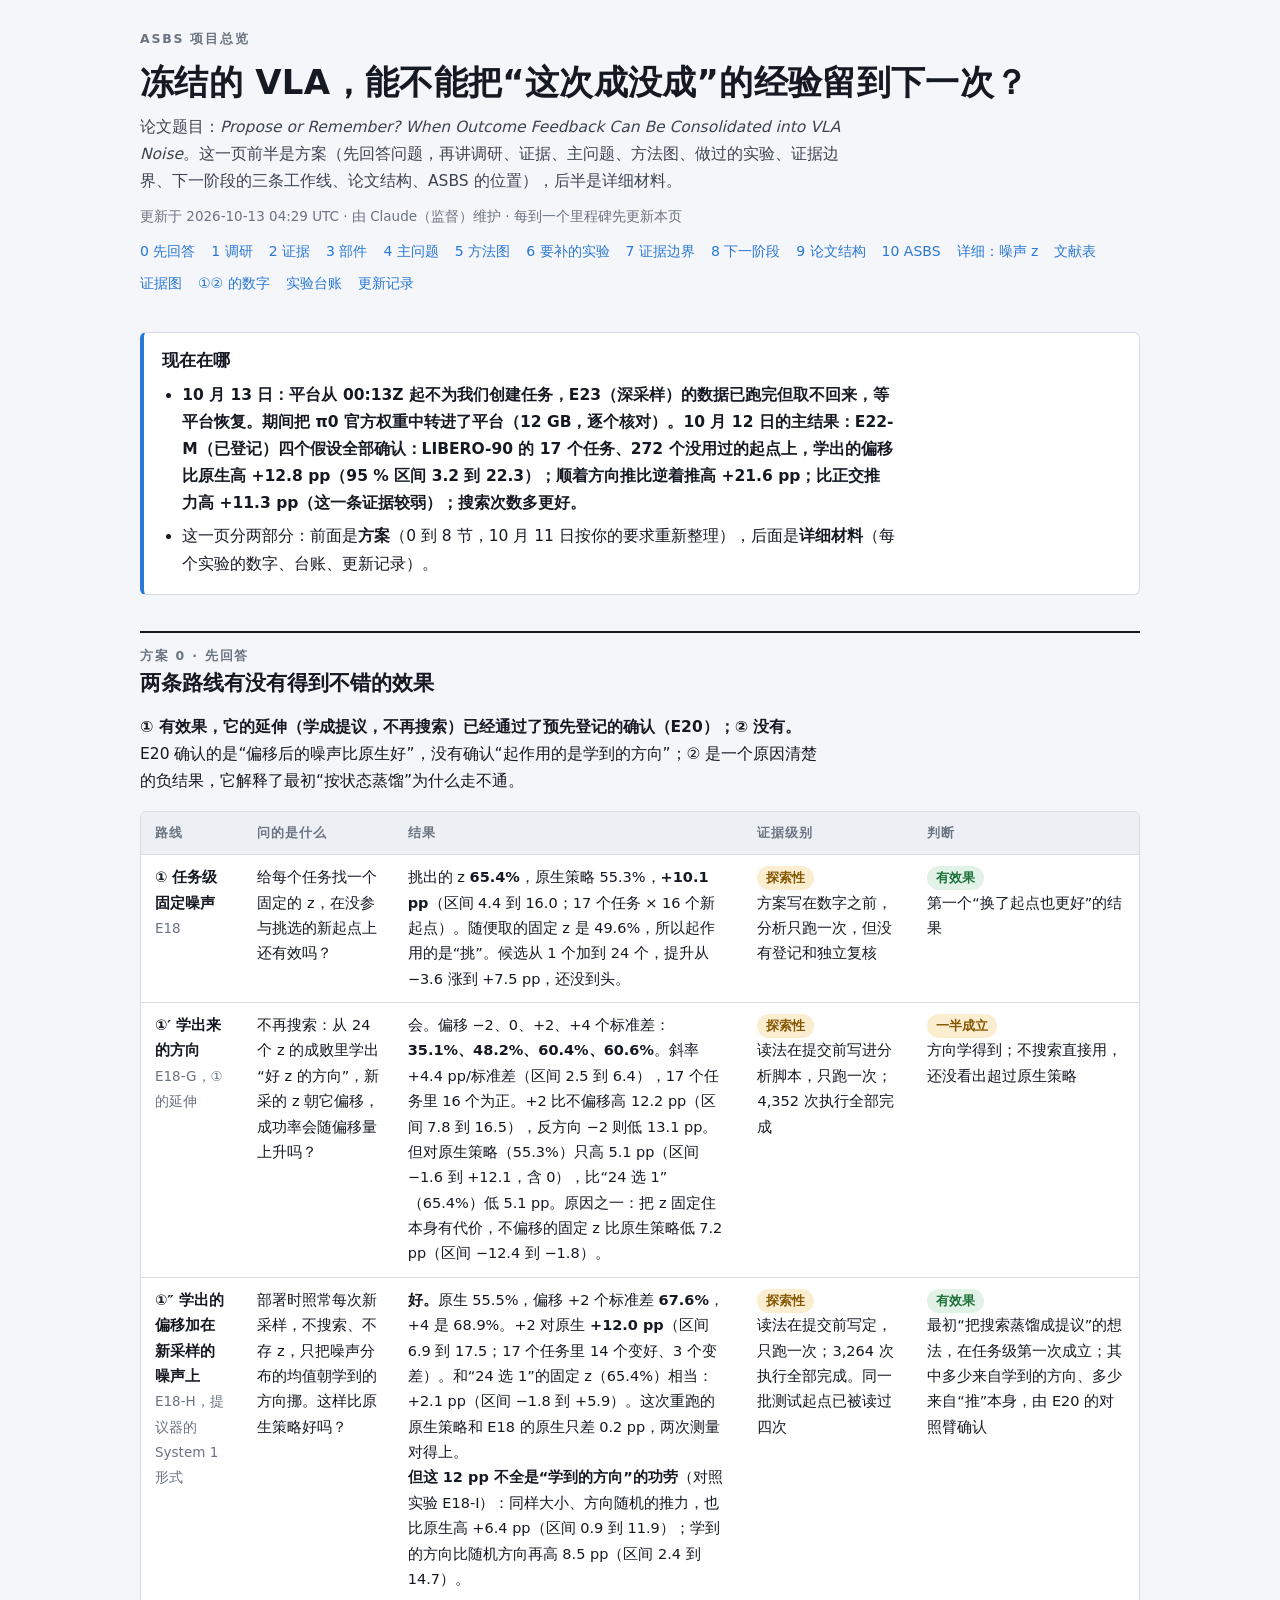
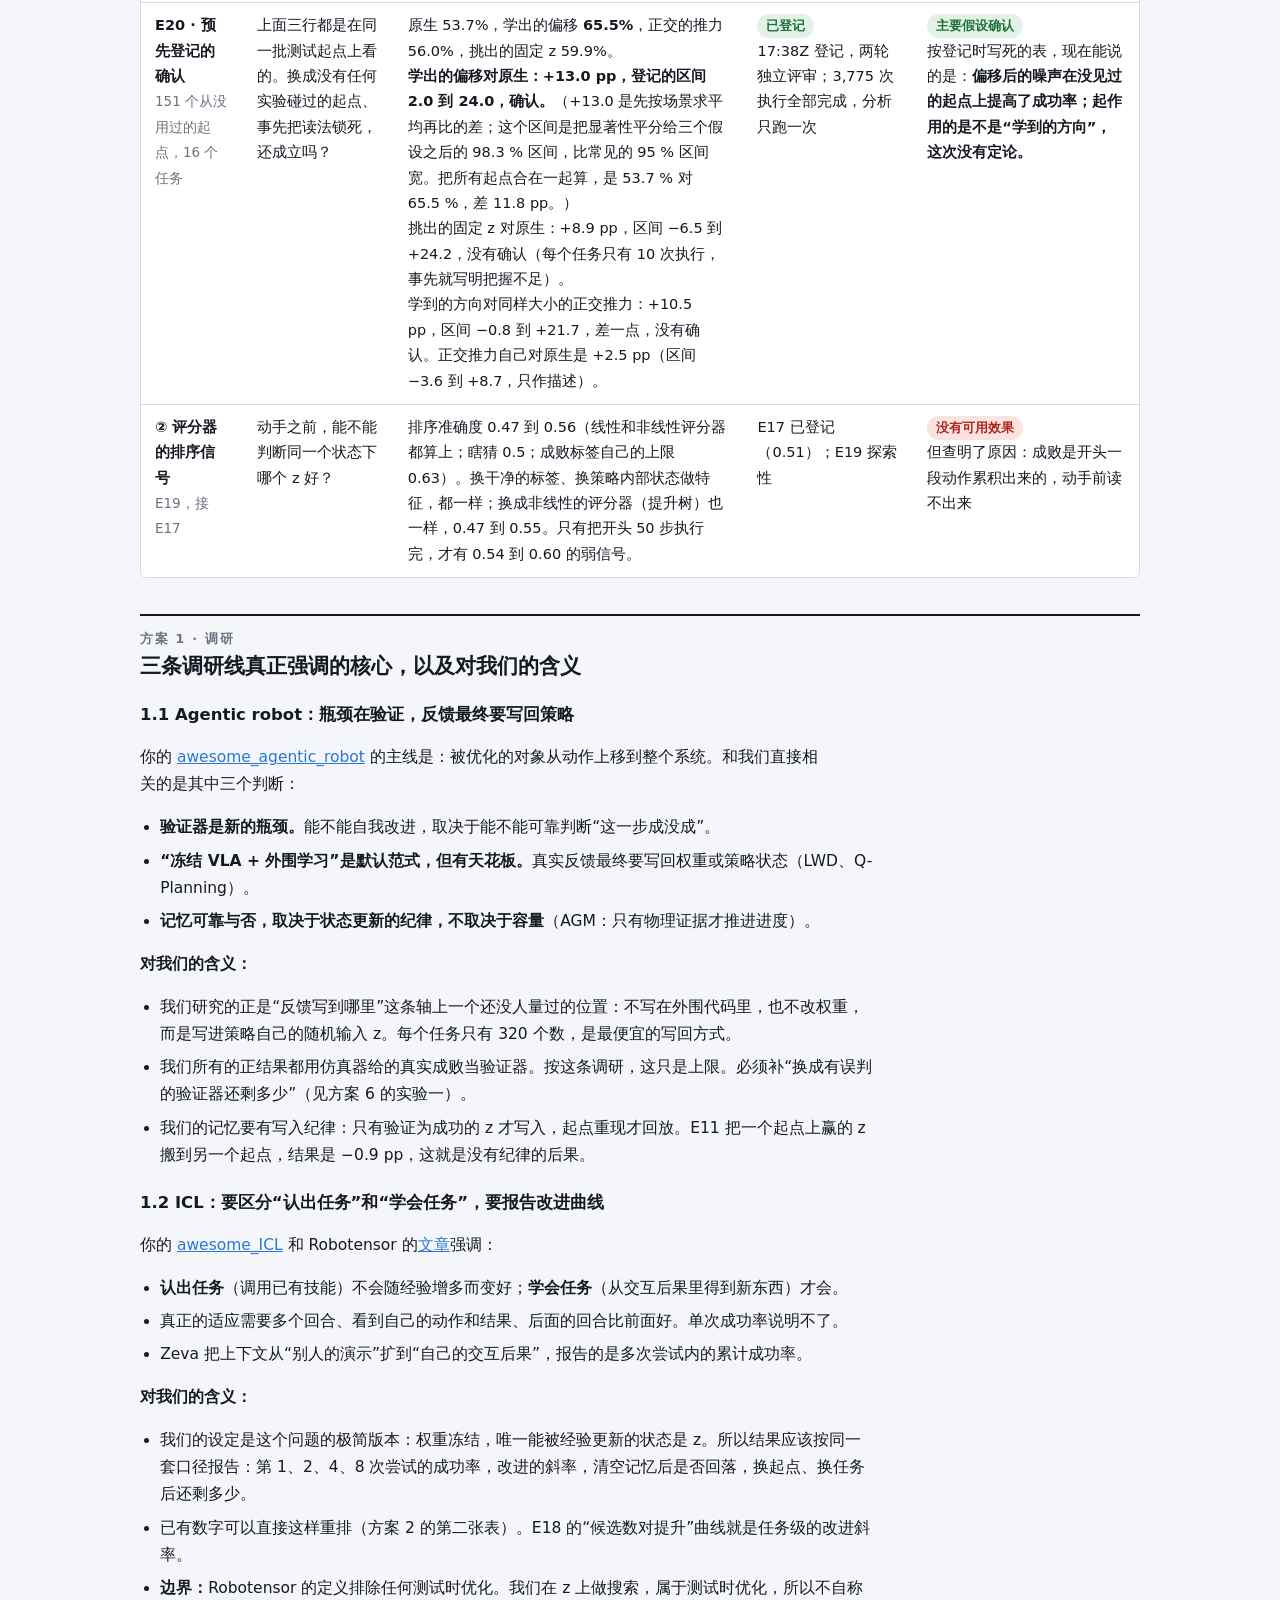
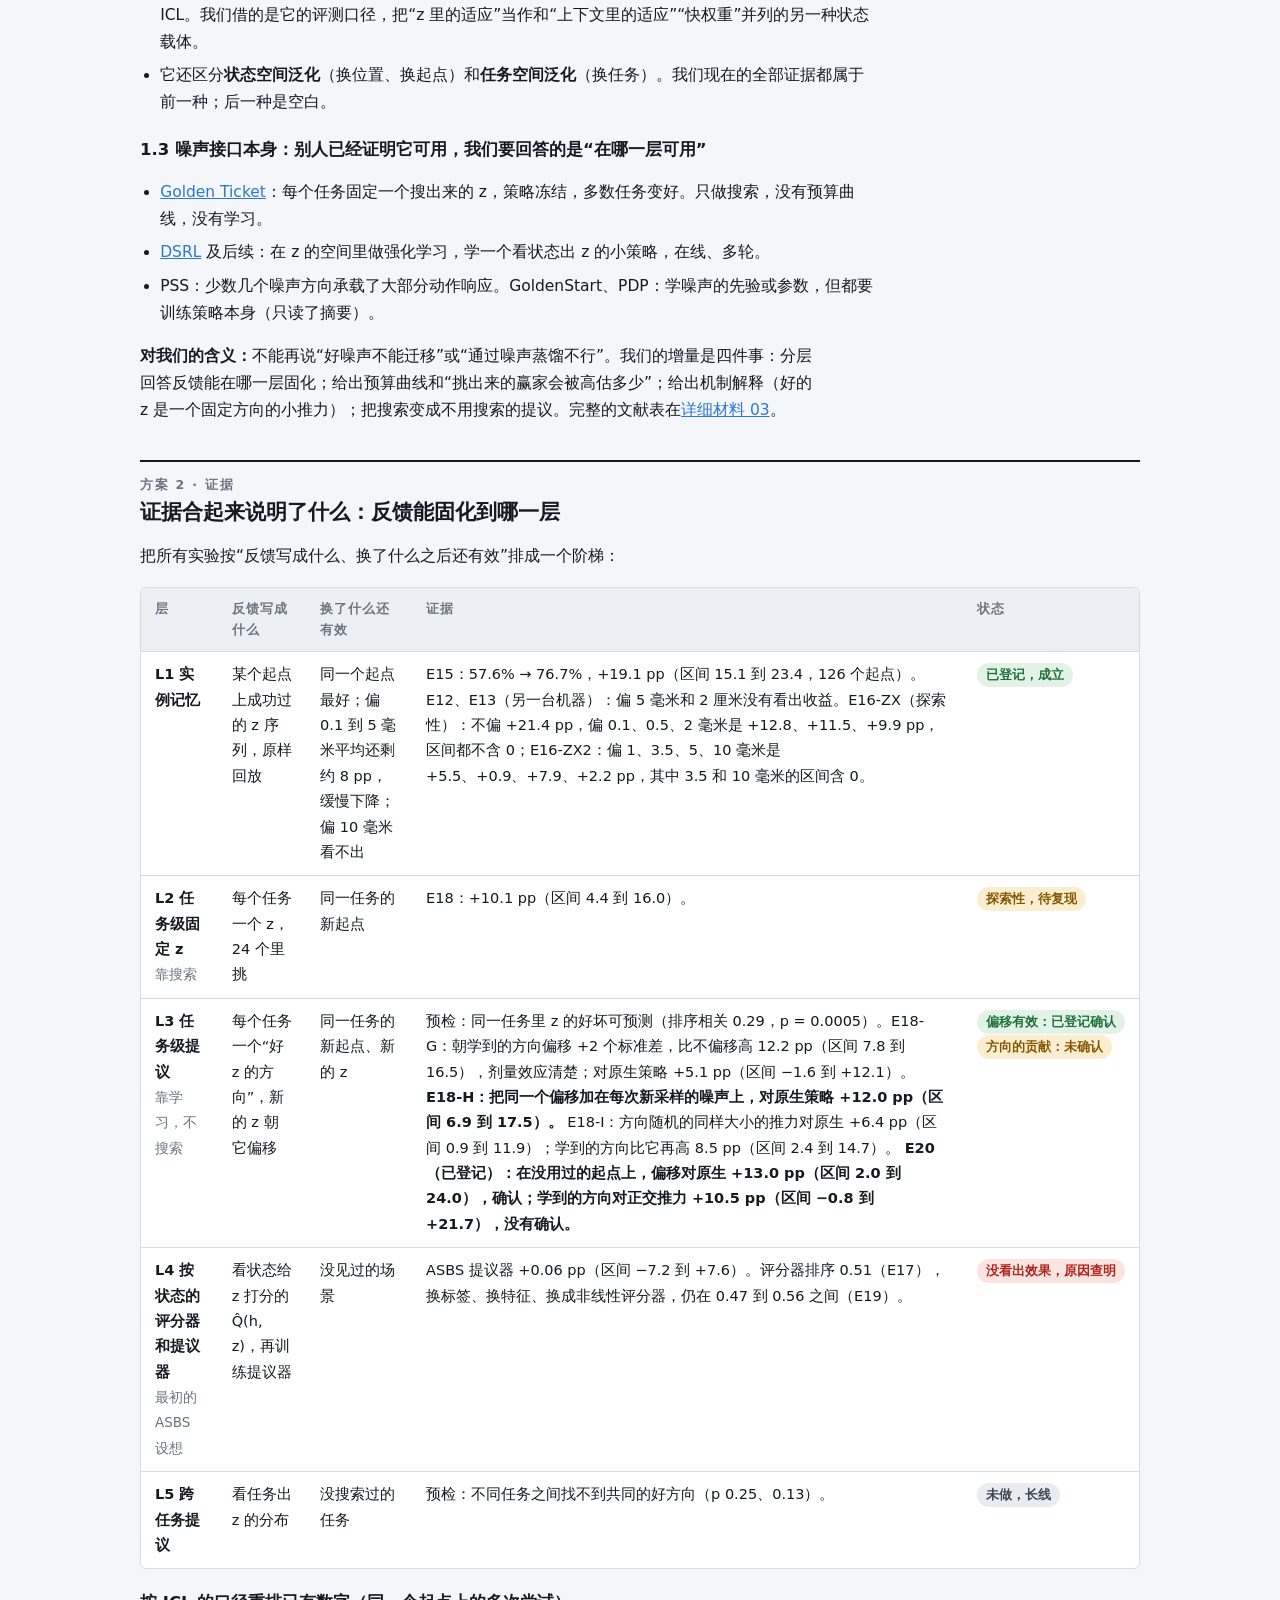
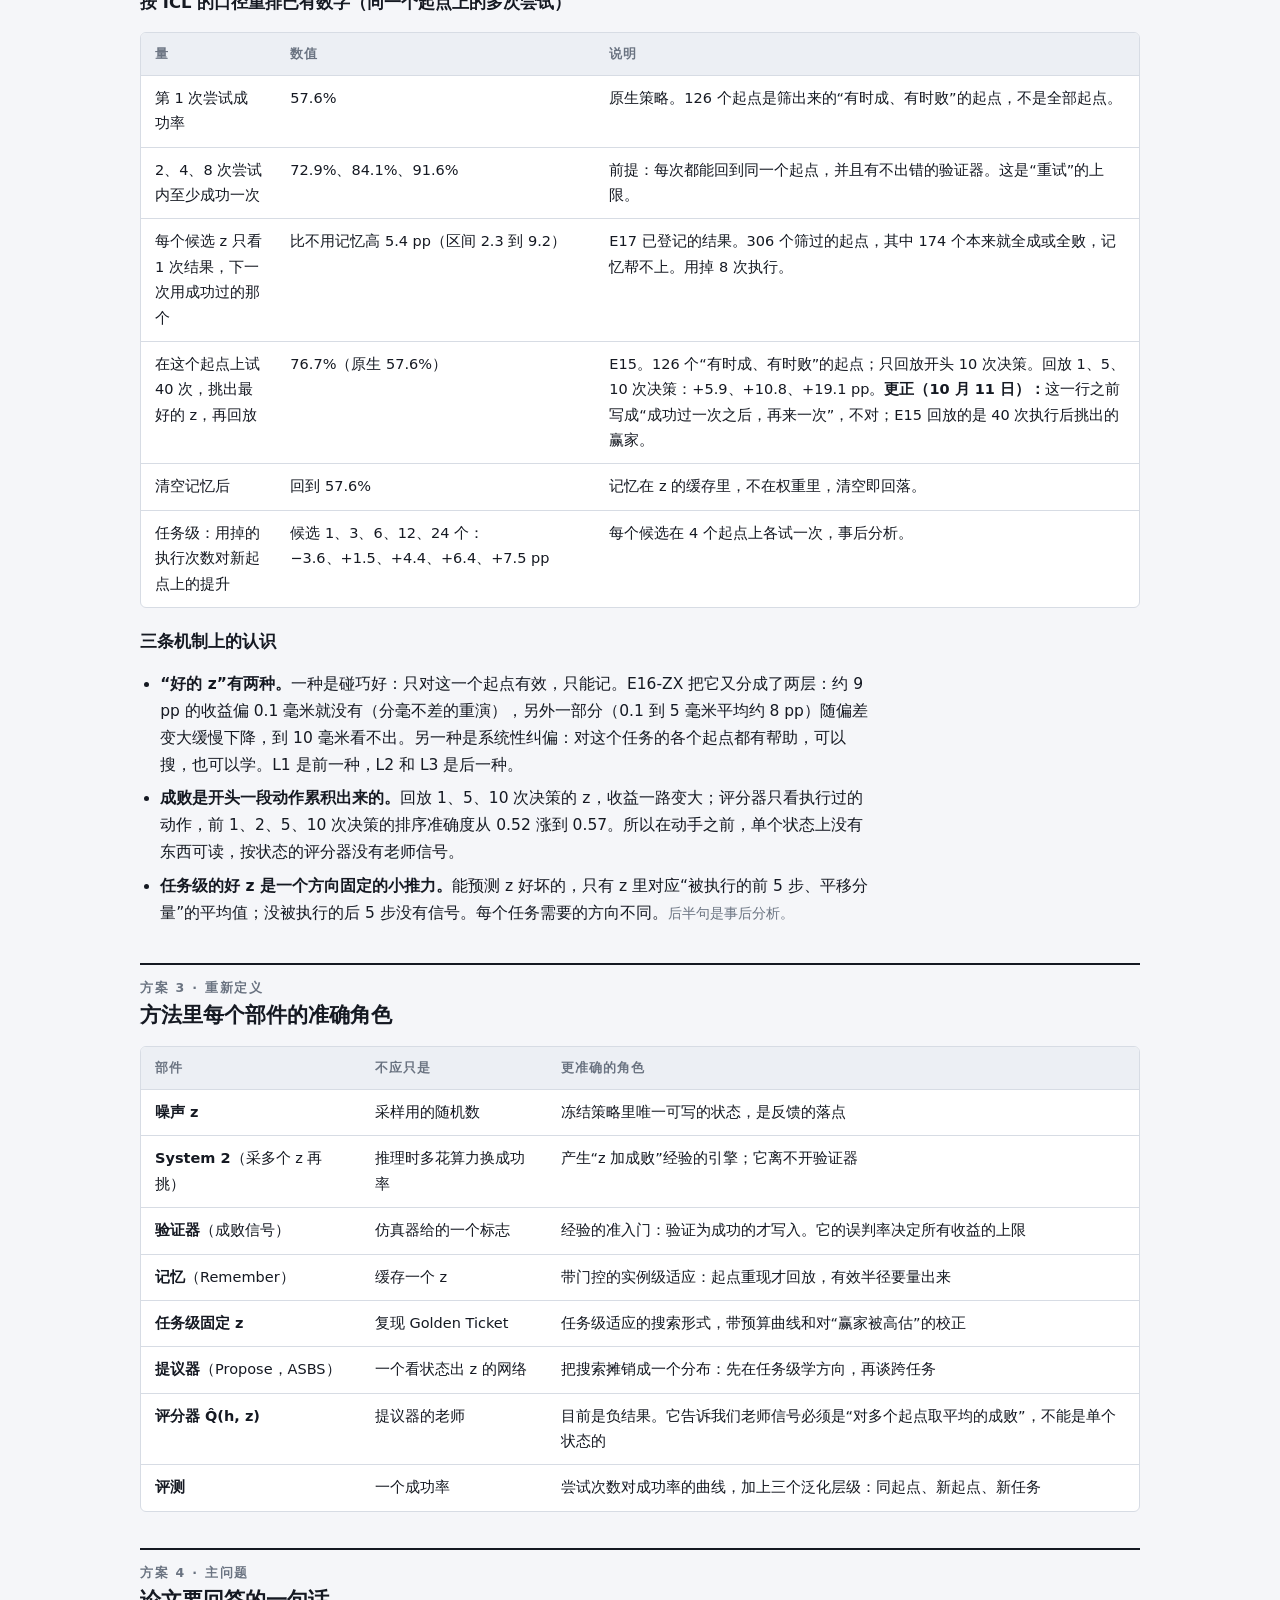
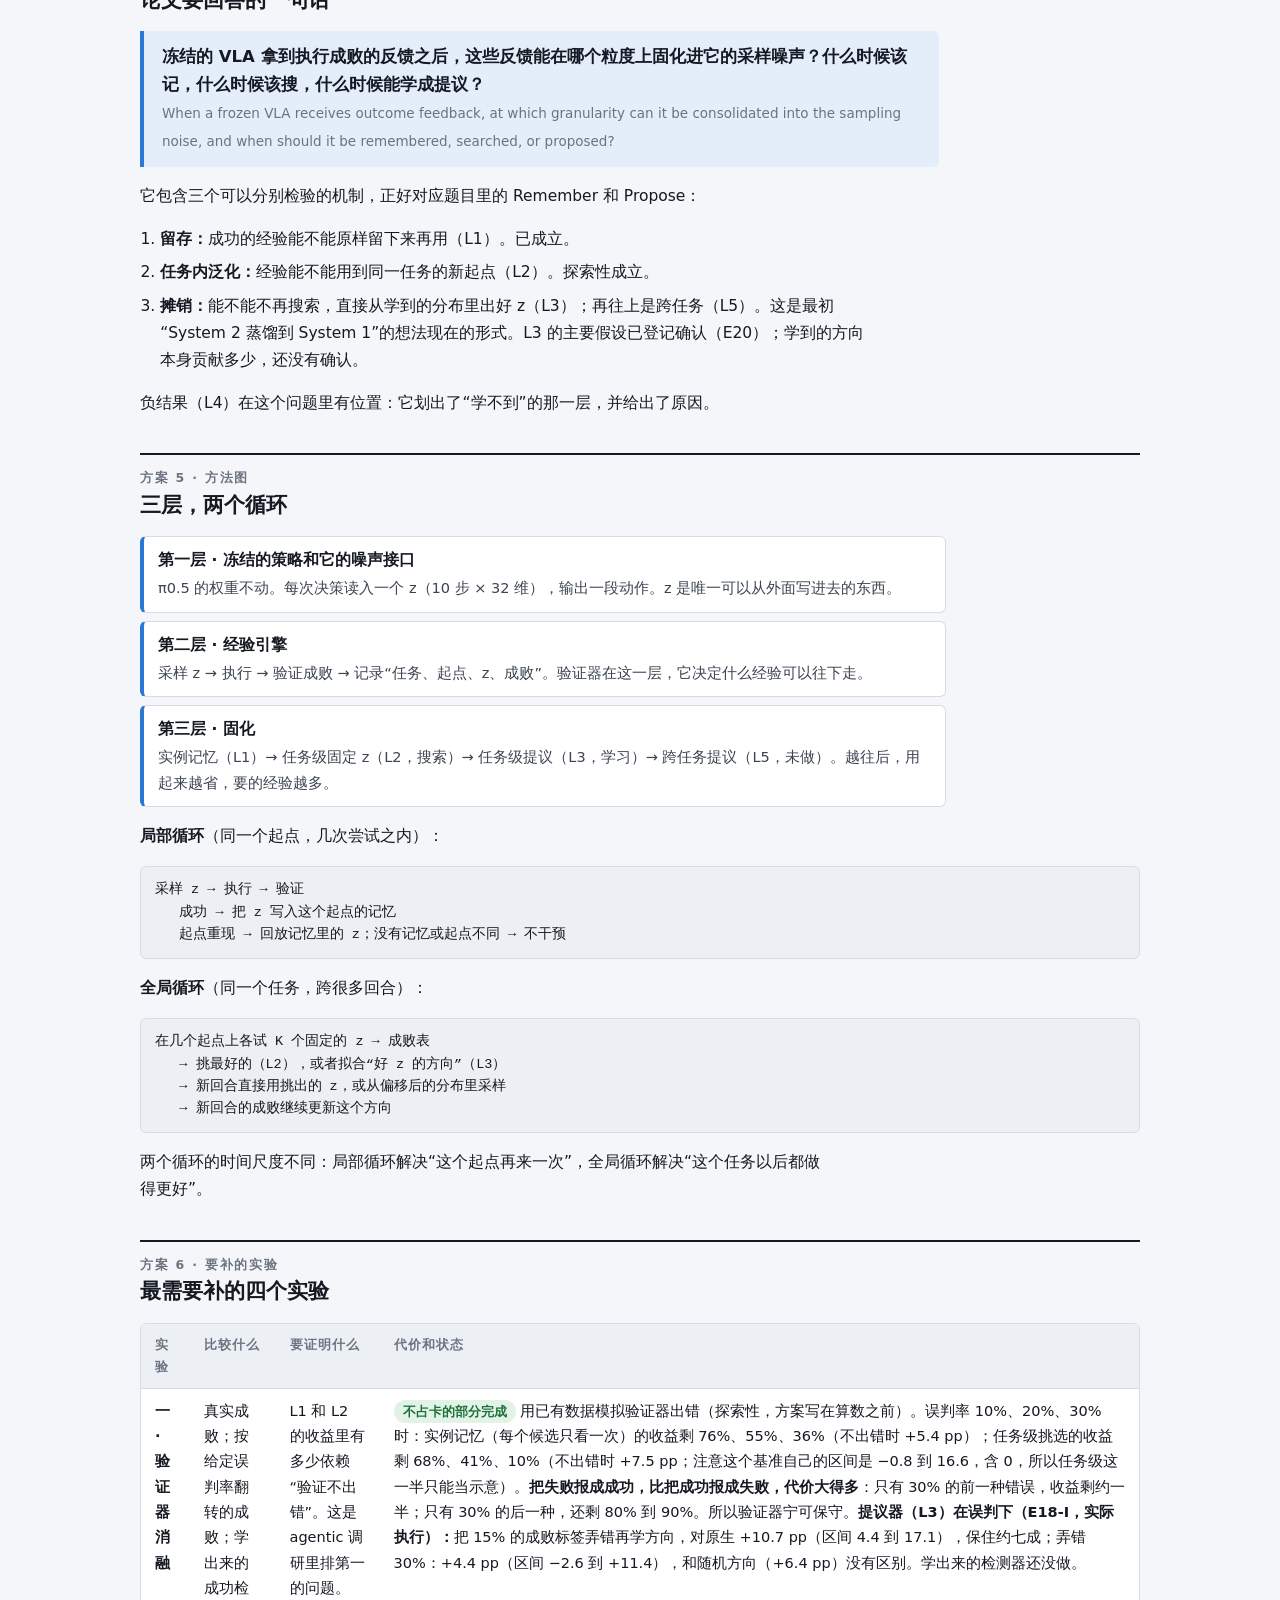
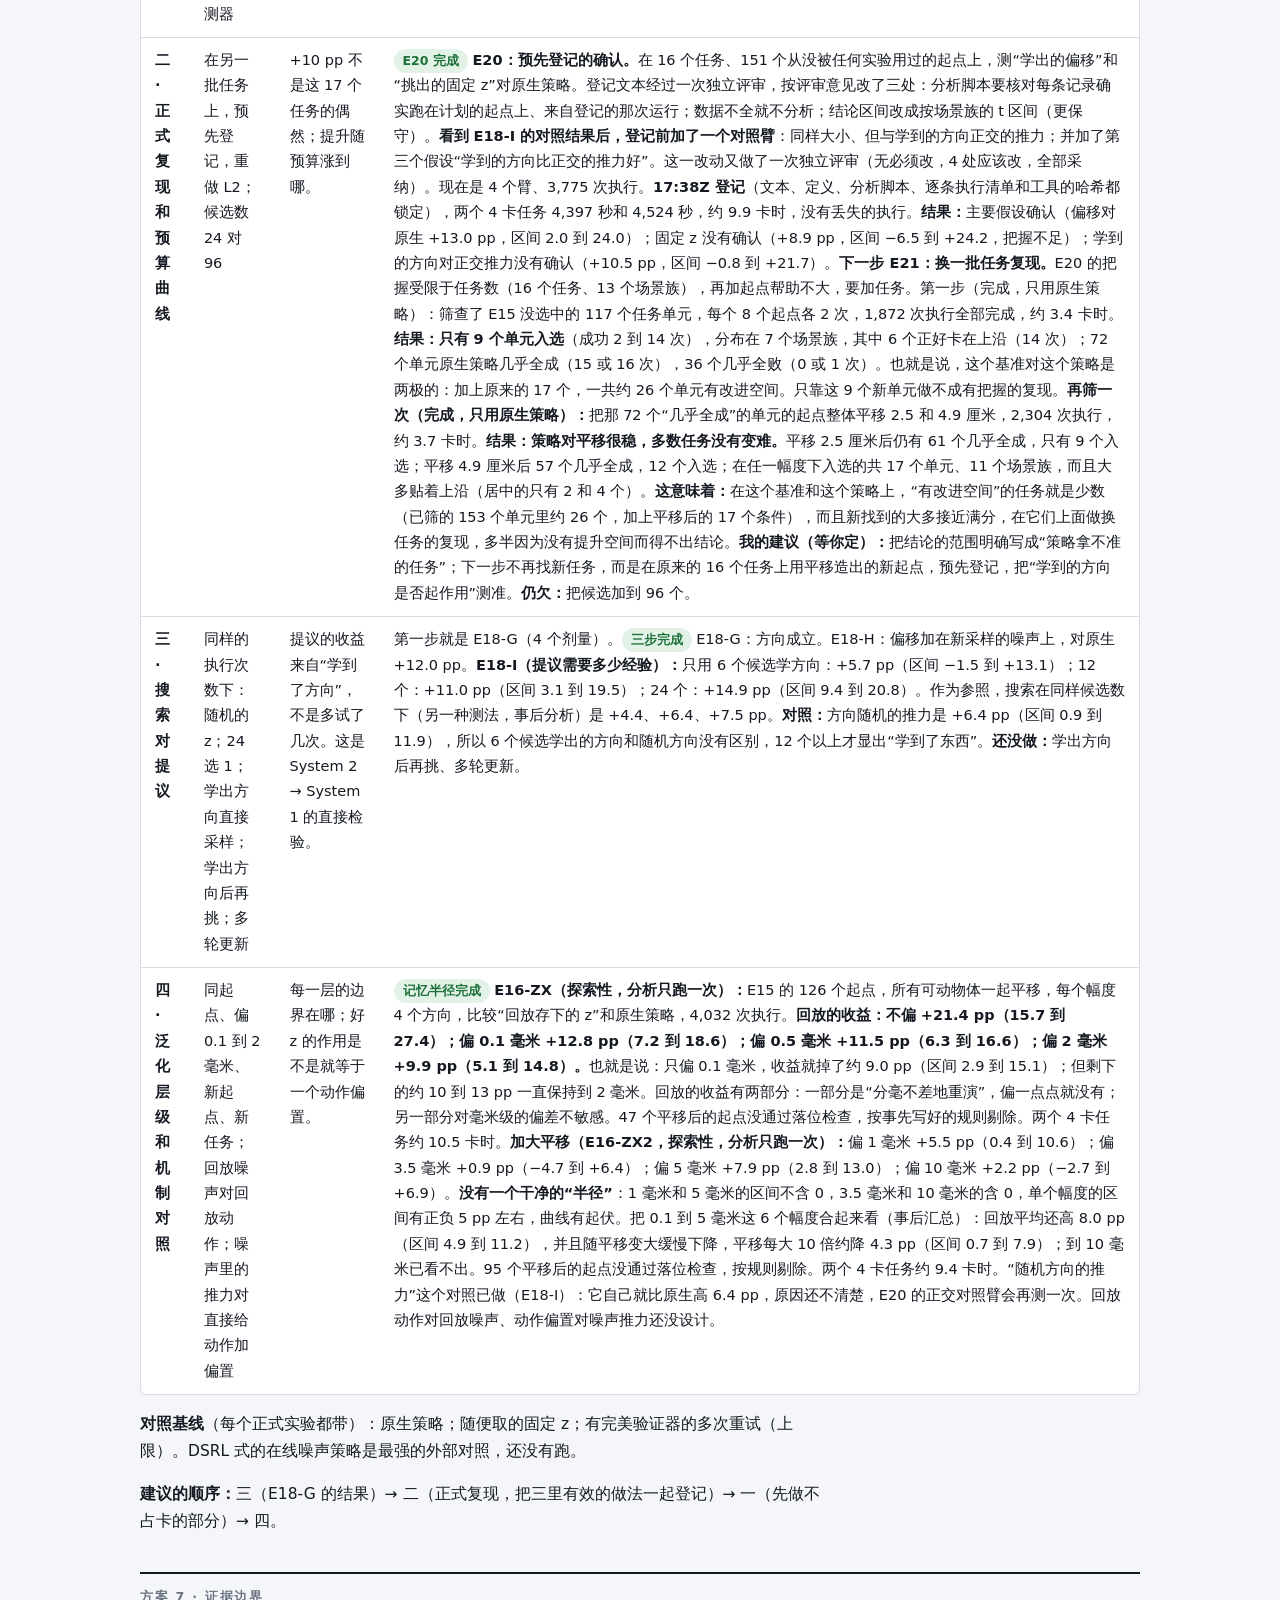
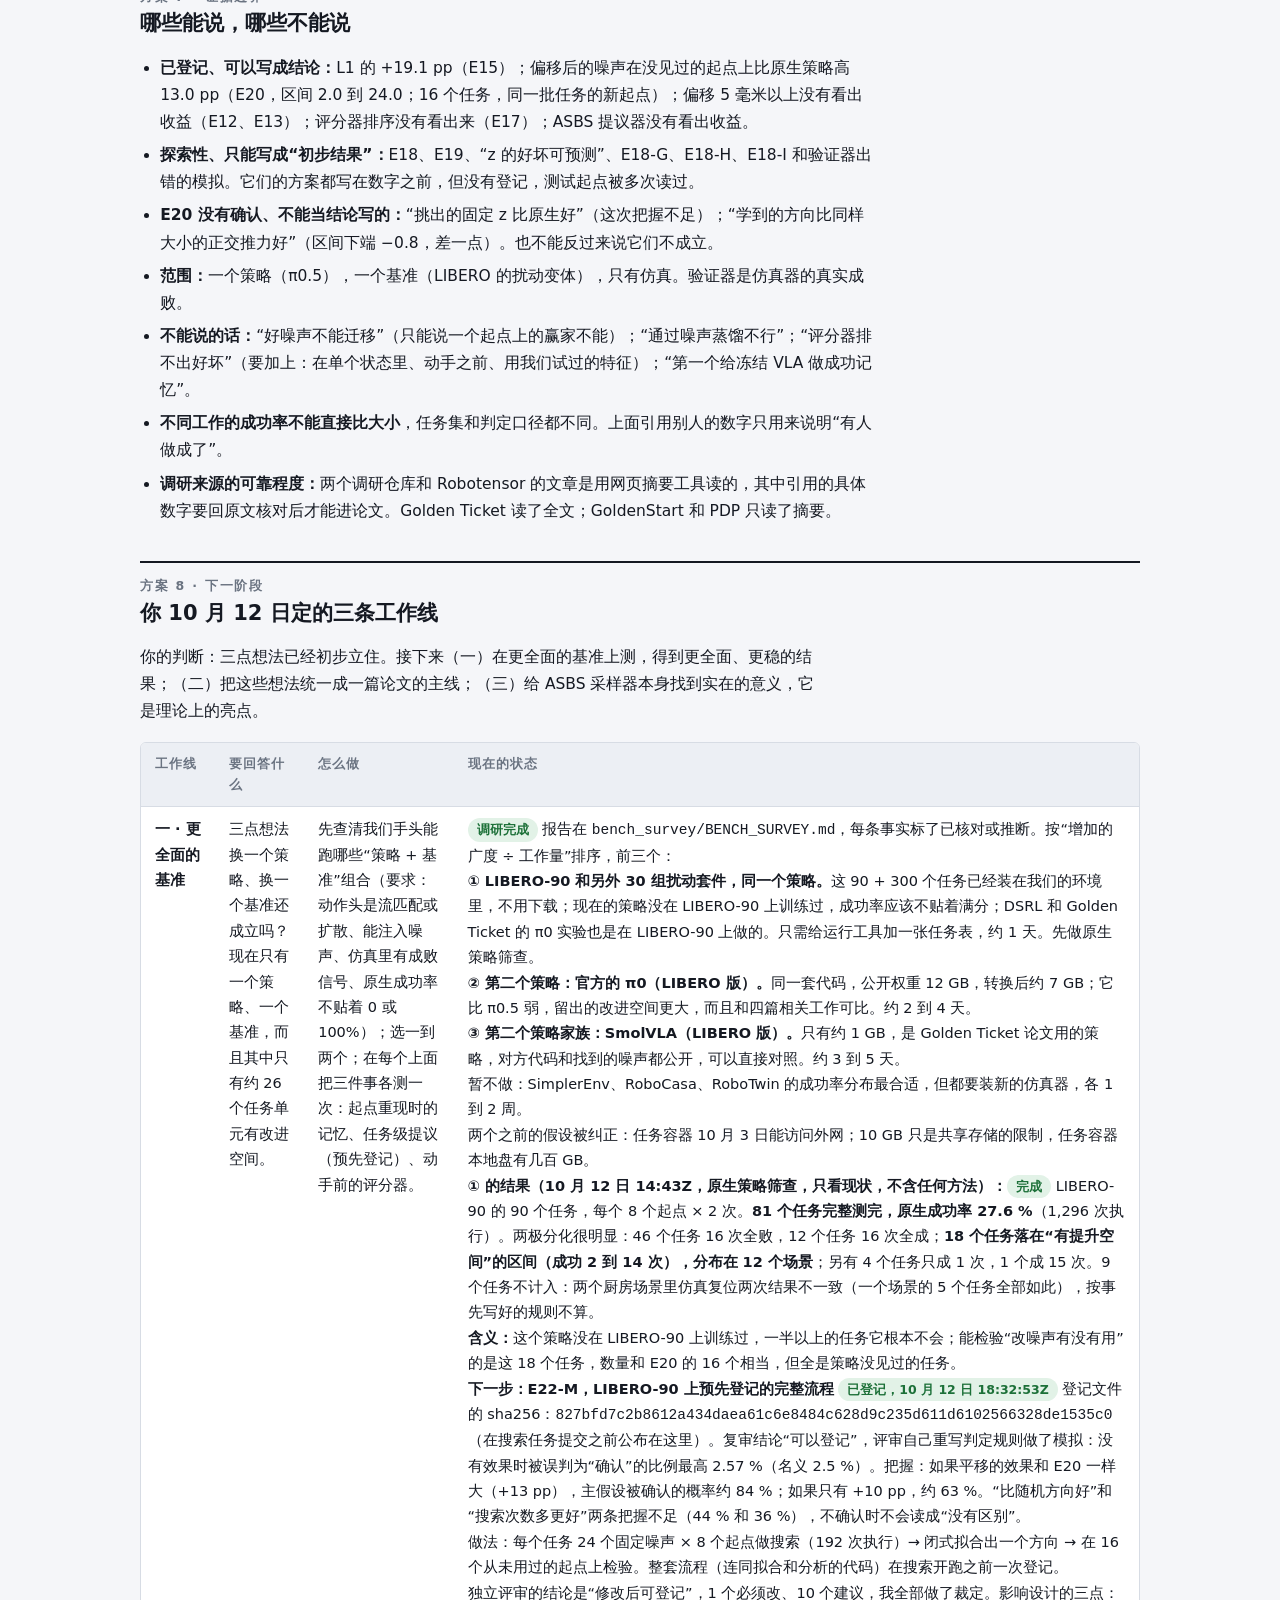
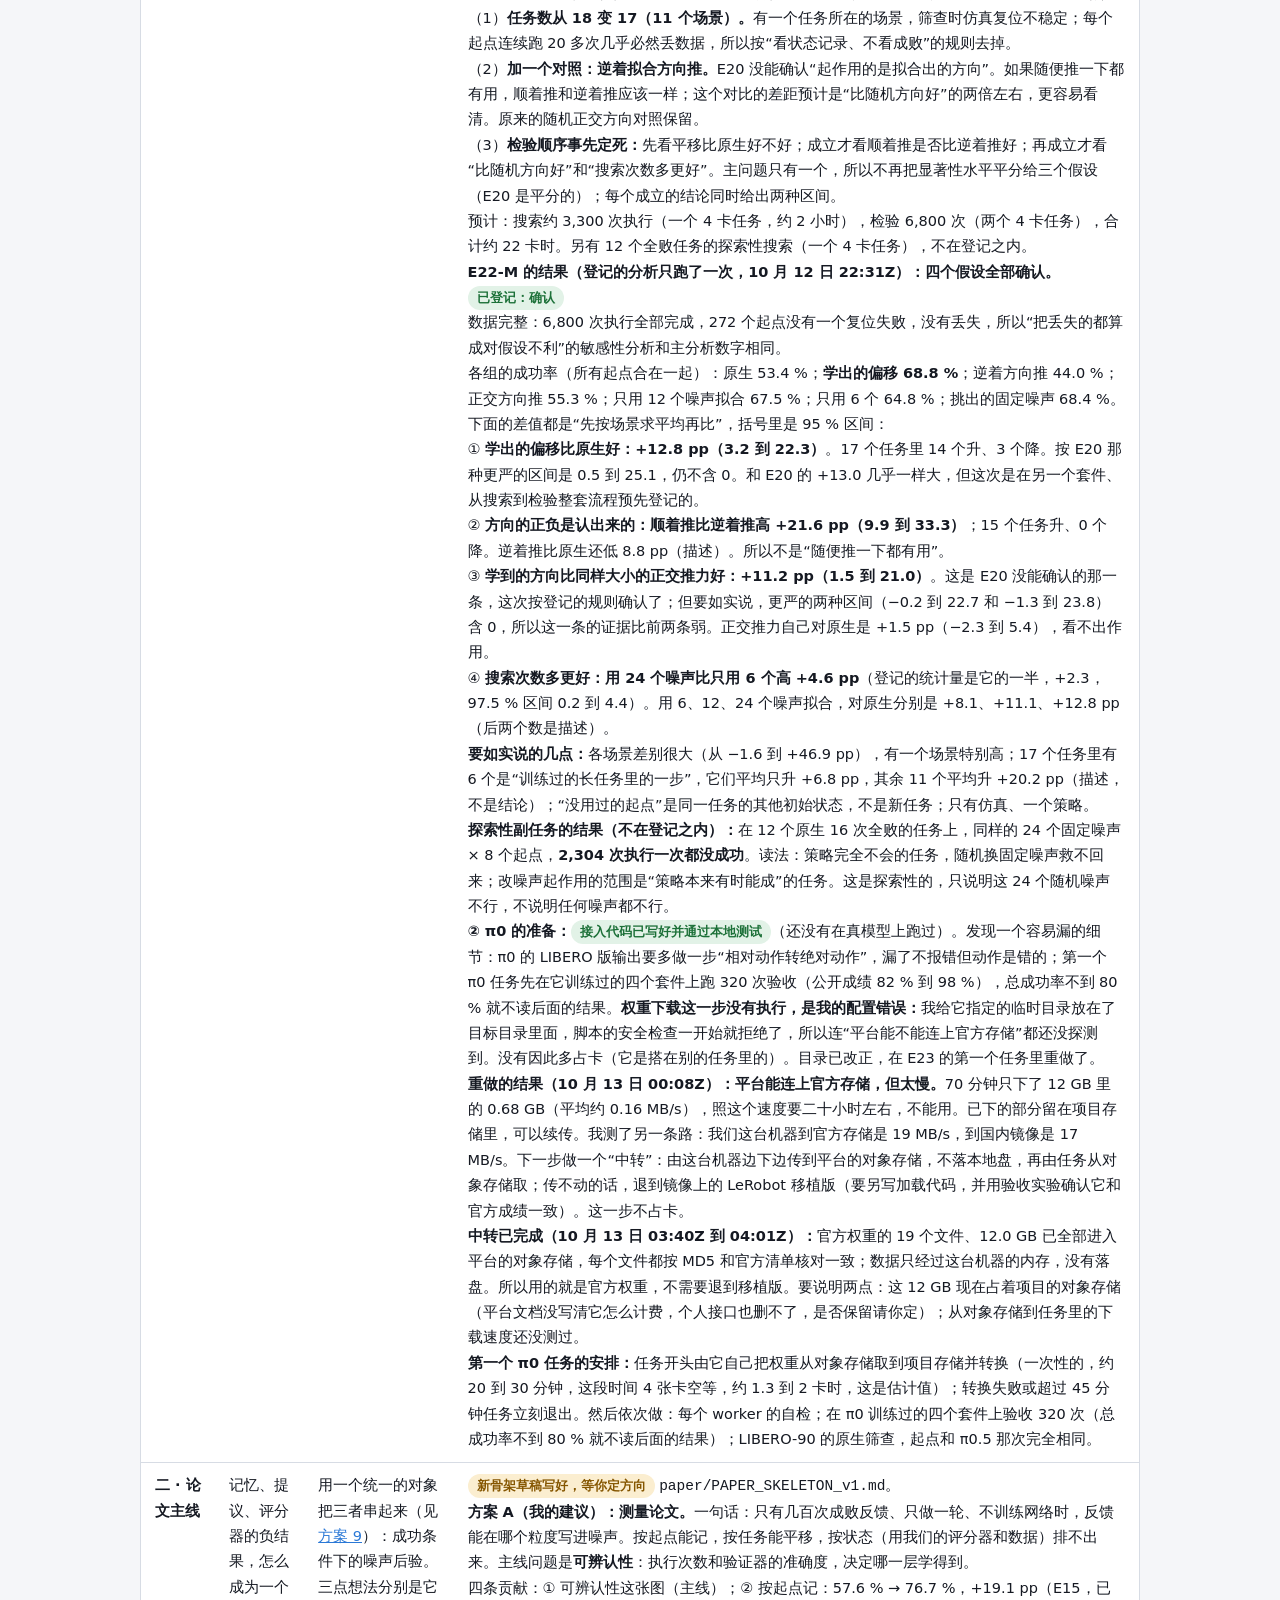
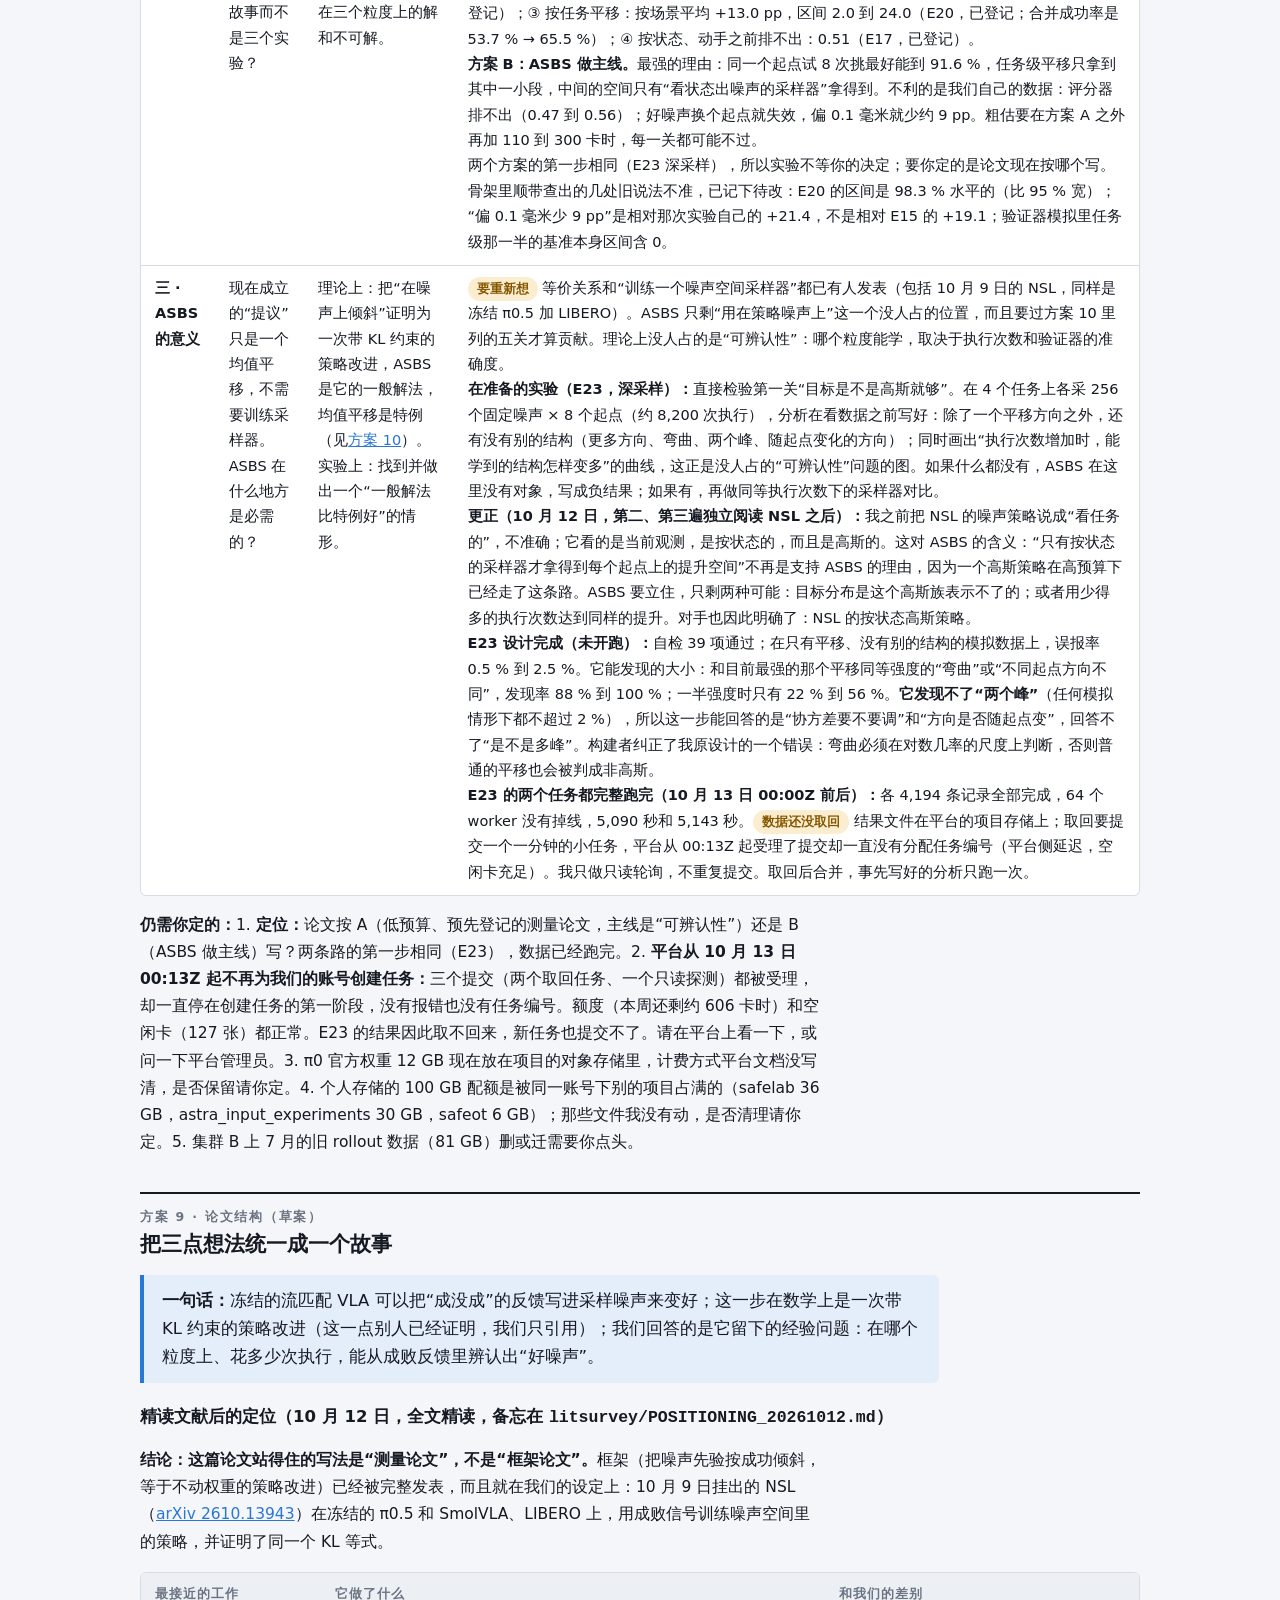
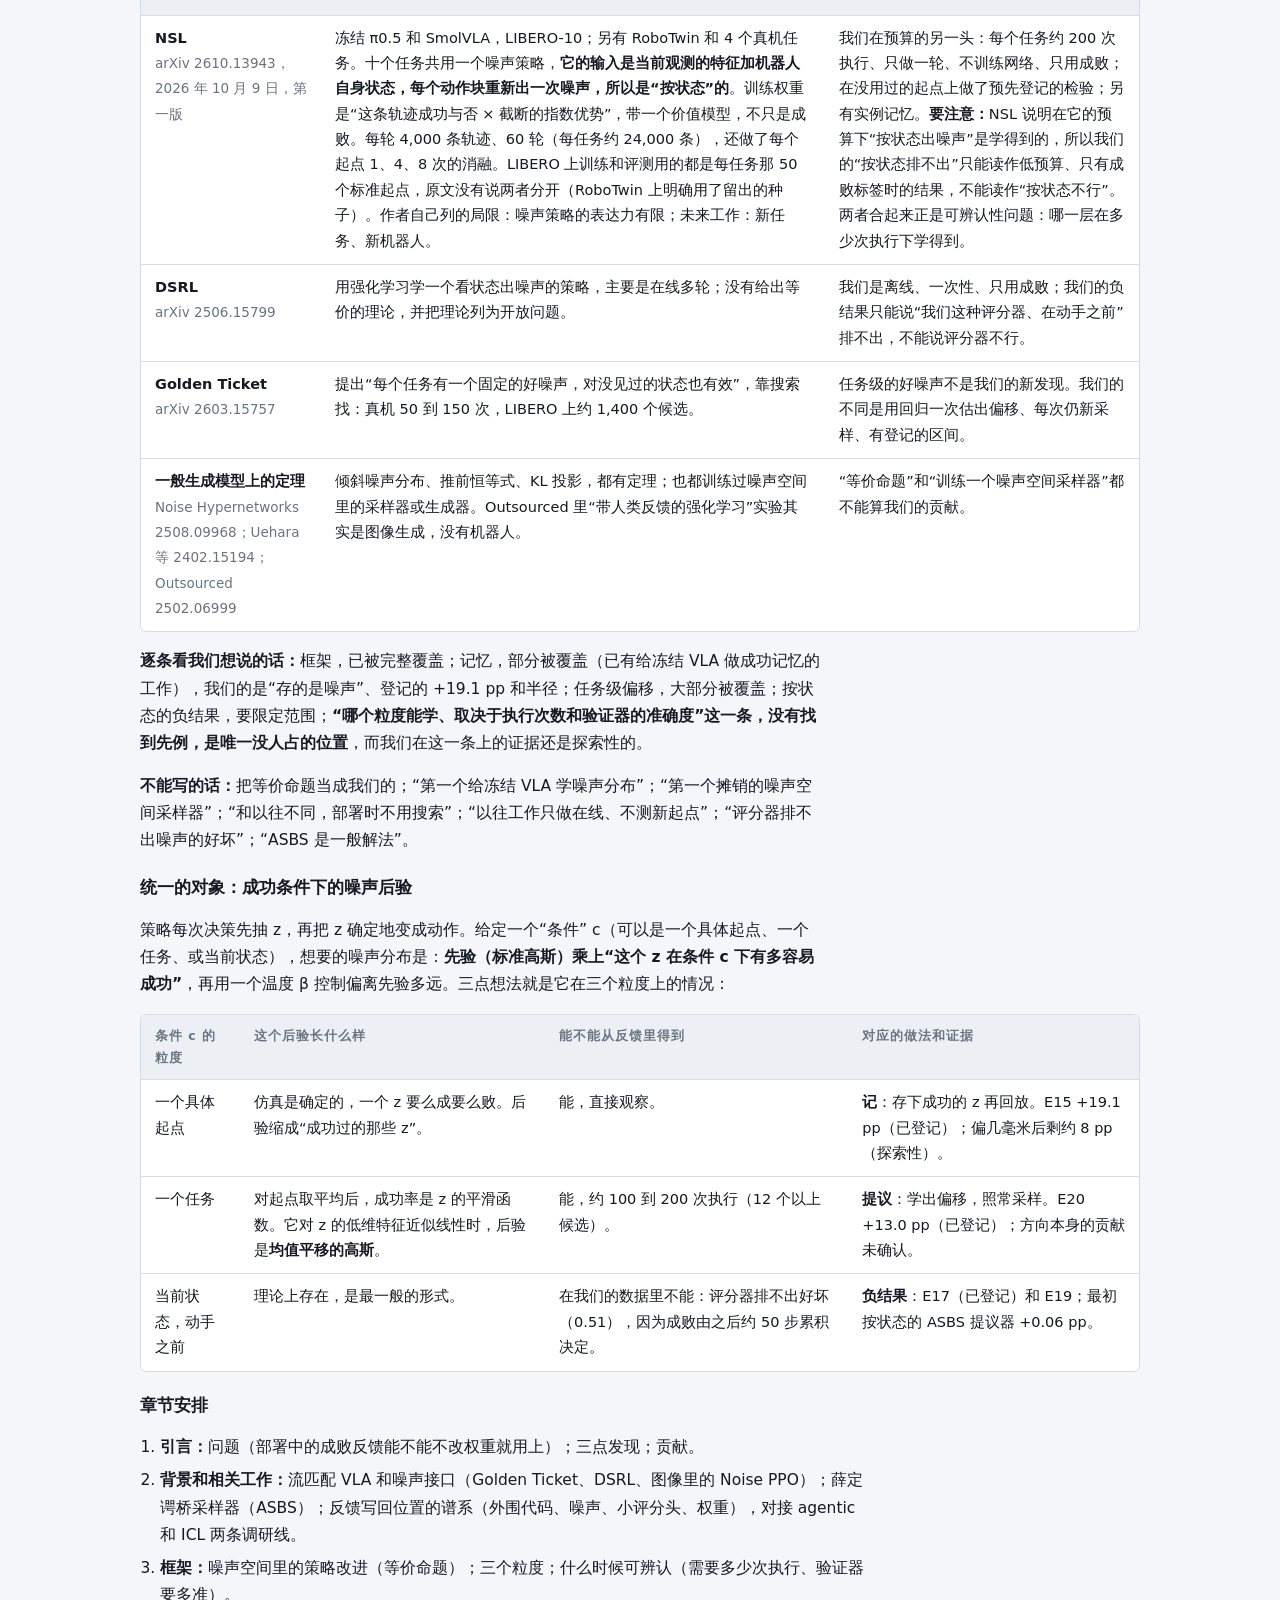
==== commit 0a87ee1f: "Overview update 10-13T04:29Z Co-Authored-By: Claude Opus 5.5 <noreply@anthropic.com>" ====
--- a/index.html
+++ b/index.html
@@ -109,7 +109,7 @@
   <div class="eyebrow">ASBS 项目总览</div>
   <h1>冻结的 VLA，能不能把“这次成没成”的经验留到下一次？</h1>
   <p class="sub">论文题目：<i>Propose or Remember? When Outcome Feedback Can Be Consolidated into VLA Noise</i>。这一页前半是方案（先回答问题，再讲调研、证据、主问题、方法图、做过的实验、证据边界、下一阶段的三条工作线、论文结构、ASBS 的位置），后半是详细材料。</p>
-  <div class="meta">更新于 2026-10-13 00:40 UTC · 由 Claude（监督）维护 · 每到一个里程碑先更新本页</div>
+  <div class="meta">更新于 2026-10-13 04:29 UTC · 由 Claude（监督）维护 · 每到一个里程碑先更新本页</div>
   <nav>
     <a href="#p0">0 先回答</a><a href="#p1">1 调研</a><a href="#p2">2 证据</a><a href="#p3">3 部件</a><a href="#p4">4 主问题</a><a href="#p5">5 方法图</a><a href="#p6">6 要补的实验</a><a href="#p7">7 证据边界</a><a href="#p8">8 下一阶段</a><a href="#p9">9 论文结构</a><a href="#p10">10 ASBS</a><a href="#goal">详细：噪声 z</a><a href="#related">文献表</a><a href="#evidence">证据图</a><a href="#refine">①② 的数字</a><a href="#now">实验台账</a><a href="#log">更新记录</a>
   </nav>
@@ -118,7 +118,7 @@
 <div class="now">
   <h3>现在在哪</h3>
   <ul>
-    <li><b>10 月 12 日：<b>E22-M（已登记）四个假设全部确认</b>：LIBERO-90 的 17 个任务、272 个没用过的起点上，学出的偏移比原生高 +12.8 pp（95 % 区间 3.2 到 22.3）；顺着方向推比逆着推高 +21.6 pp；比正交推力高 +11.2 pp（这一条证据较弱）；搜索次数多更好。E23（深采样，ASBS 的第一道关）在跑。<b>定位：</b>框架已被 NSL 发表，它的噪声策略是按状态的；我们站得住的是低预算、预先登记的测量结果，以及没人占的“可辨认性”问题。</b></li>
+    <li><b>10 月 13 日：<b>平台从 00:13Z 起不为我们创建任务</b>，E23（深采样）的数据已跑完但取不回来，等平台恢复。期间把 π0 官方权重中转进了平台（12 GB，逐个核对）。<b>10 月 12 日的主结果：E22-M（已登记）四个假设全部确认</b>：LIBERO-90 的 17 个任务、272 个没用过的起点上，学出的偏移比原生高 +12.8 pp（95 % 区间 3.2 到 22.3）；顺着方向推比逆着推高 +21.6 pp；比正交推力高 +11.3 pp（这一条证据较弱）；搜索次数多更好。</b></li>
     <li>这一页分两部分：前面是<b>方案</b>（0 到 8 节，10 月 11 日按你的要求重新整理），后面是<b>详细材料</b>（每个实验的数字、台账、更新记录）。</li>
   </ul>
 </div>
@@ -307,13 +307,13 @@
     <table>
       <thead><tr><th>工作线</th><th>要回答什么</th><th>怎么做</th><th>现在的状态</th></tr></thead>
       <tbody>
-        <tr><td><b>一 · 更全面的基准</b></td><td>三点想法换一个策略、换一个基准还成立吗？现在只有一个策略、一个基准，而且其中只有约 26 个任务单元有改进空间。</td><td>先查清我们手头能跑哪些“策略 + 基准”组合（要求：动作头是流匹配或扩散、能注入噪声、仿真里有成败信号、原生成功率不贴着 0 或 100%）；选一到两个；在每个上面把三件事各测一次：起点重现时的记忆、任务级提议（预先登记）、动手前的评分器。</td><td><span class="tag t-good">调研完成</span> 报告在 <code>bench_survey/BENCH_SURVEY.md</code>，每条事实标了已核对或推断。按“增加的广度 ÷ 工作量”排序，前三个：<br><b>① LIBERO-90 和另外 30 组扰动套件，同一个策略。</b>这 90 + 300 个任务已经装在我们的环境里，不用下载；现在的策略没在 LIBERO-90 上训练过，成功率应该不贴着满分；DSRL 和 Golden Ticket 的 π0 实验也是在 LIBERO-90 上做的。只需给运行工具加一张任务表，约 1 天。先做原生策略筛查。<br><b>② 第二个策略：官方的 π0（LIBERO 版）。</b>同一套代码，公开权重 12 GB，转换后约 7 GB；它比 π0.5 弱，留出的改进空间更大，而且和四篇相关工作可比。约 2 到 4 天。<br><b>③ 第二个策略家族：SmolVLA（LIBERO 版）。</b>只有约 1 GB，是 Golden Ticket 论文用的策略，对方代码和找到的噪声都公开，可以直接对照。约 3 到 5 天。<br>暂不做：SimplerEnv、RoboCasa、RoboTwin 的成功率分布最合适，但都要装新的仿真器，各 1 到 2 周。<br>两个之前的假设被纠正：任务容器 10 月 3 日能访问外网；10 GB 只是共享存储的限制，任务容器本地盘有几百 GB。<br><b>① 的结果（10 月 12 日 14:43Z，原生策略筛查，只看现状，不含任何方法）：</b><span class="tag t-good">完成</span> LIBERO-90 的 90 个任务，每个 8 个起点 × 2 次。<b>81 个任务完整测完，原生成功率 27.6 %</b>（1,296 次执行）。两极分化很明显：46 个任务 16 次全败，12 个任务 16 次全成；<b>18 个任务落在“有提升空间”的区间（成功 2 到 14 次），分布在 12 个场景</b>；另有 4 个任务只成 1 次，1 个成 15 次。9 个任务不计入：两个厨房场景里仿真复位两次结果不一致（一个场景的 5 个任务全部如此），按事先写好的规则不算。<br><b>含义：</b>这个策略没在 LIBERO-90 上训练过，一半以上的任务它根本不会；能检验“改噪声有没有用”的是这 18 个任务，数量和 E20 的 16 个相当，但全是策略没见过的任务。<br><b>下一步：E22-M，LIBERO-90 上预先登记的完整流程</b> <span class="tag t-good">已登记，10 月 12 日 18:32:53Z</span> 登记文件的 sha256：<code>827bfd7c2b8612a434daea61c6e8484c628d9c235d611d6102566328de1535c0</code>（在搜索任务提交之前公布在这里）。复审结论“可以登记”，评审自己重写判定规则做了模拟：没有效果时被误判为“确认”的比例最高 2.57 %（名义 2.5 %）。把握：如果平移的效果和 E20 一样大（+13 pp），主假设被确认的概率约 84 %；如果只有 +10 pp，约 63 %。“比随机方向好”和“搜索次数多更好”两条把握不足（44 % 和 36 %），不确认时不会读成“没有区别”。<br>做法：每个任务 24 个固定噪声 × 8 个起点做搜索（192 次执行）→ 闭式拟合出一个方向 → 在 16 个从未用过的起点上检验。整套流程（连同拟合和分析的代码）在搜索开跑之前一次登记。<br>独立评审的结论是“修改后可登记”，1 个必须改、10 个建议，我全部做了裁定。影响设计的三点：<br>（1）<b>任务数从 18 变 17（11 个场景）。</b>有一个任务所在的场景，筛查时仿真复位不稳定；每个起点连续跑 20 多次几乎必然丢数据，所以按“看状态记录、不看成败”的规则去掉。<br>（2）<b>加一个对照：逆着拟合方向推。</b>E20 没能确认“起作用的是拟合出的方向”。如果随便推一下都有用，顺着推和逆着推应该一样；这个对比的差距预计是“比随机方向好”的两倍左右，更容易看清。原来的随机正交方向对照保留。<br>（3）<b>检验顺序事先定死：</b>先看平移比原生好不好；成立才看顺着推是否比逆着推好；再成立才看“比随机方向好”和“搜索次数多更好”。主问题只有一个，所以不再把显著性水平平分给三个假设（E20 是平分的）；每个成立的结论同时给出两种区间。<br>预计：搜索约 3,300 次执行（一个 4 卡任务，约 2 小时），检验 6,800 次（两个 4 卡任务），合计约 22 卡时。另有 12 个全败任务的探索性搜索（一个 4 卡任务），不在登记之内。<br><b>E22-M 的结果（登记的分析只跑了一次，10 月 12 日 22:31Z）：四个假设全部确认。</b> <span class="tag t-good">已登记：确认</span><br>数据完整：6,800 次执行全部完成，272 个起点没有一个复位失败，没有丢失，所以“把丢失的都算成对假设不利”的敏感性分析和主分析数字相同。<br>各组的成功率（所有起点合在一起）：原生 53.4 %；<b>学出的偏移 68.8 %</b>；逆着方向推 44.0 %；正交方向推 55.3 %；只用 12 个噪声拟合 67.5 %；只用 6 个 64.8 %；挑出的固定噪声 68.4 %。<br>下面的差值都是“先按场景求平均再比”，括号里是 95 % 区间：<br>① <b>学出的偏移比原生好：+12.8 pp（3.2 到 22.3）</b>。17 个任务里 14 个升、3 个降。按 E20 那种更严的区间是 0.5 到 25.1，仍不含 0。和 E20 的 +13.0 几乎一样大，但这次是在另一个套件、从搜索到检验整套流程预先登记的。<br>② <b>方向的正负是认出来的：顺着推比逆着推高 +21.6 pp（9.9 到 33.3）</b>；15 个任务升、0 个降。逆着推比原生还低 8.8 pp（描述）。所以不是“随便推一下都有用”。<br>③ <b>学到的方向比同样大小的正交推力好：+11.2 pp（1.5 到 21.0）</b>。这是 E20 没能确认的那一条，这次按登记的规则确认了；但要如实说，更严的两种区间（−0.2 到 22.7 和 −1.3 到 23.8）含 0，所以这一条的证据比前两条弱。正交推力自己对原生是 +1.5 pp（−2.3 到 5.4），看不出作用。<br>④ <b>搜索次数多更好：用 24 个噪声比只用 6 个高 +4.6 pp</b>（登记的统计量是它的一半，+2.3，97.5 % 区间 0.2 到 4.4）。用 6、12、24 个噪声拟合，对原生分别是 +8.1、+11.1、+12.8 pp（后两个数是描述）。<br><b>要如实说的几点：</b>各场景差别很大（从 −1.6 到 +46.9 pp），有一个场景特别高；17 个任务里有 6 个是“训练过的长任务里的一步”，它们平均只升 +6.8 pp，其余 11 个平均升 +20.2 pp（描述，不是结论）；“没用过的起点”是同一任务的其他初始状态，不是新任务；只有仿真、一个策略。<br><b>探索性副任务的结果（不在登记之内）：</b>在 12 个原生 16 次全败的任务上，同样的 24 个固定噪声 × 8 个起点，<b>2,304 次执行一次都没成功</b>。读法：策略完全不会的任务，随机换固定噪声救不回来；改噪声起作用的范围是“策略本来有时能成”的任务。这是探索性的，只说明这 24 个随机噪声不行，不说明任何噪声都不行。<br><b>② π0 的准备：</b><span class="tag t-good">接入代码已写好并通过本地测试</span>（还没有在真模型上跑过）。发现一个容易漏的细节：π0 的 LIBERO 版输出要多做一步“相对动作转绝对动作”，漏了不报错但动作是错的；第一个 π0 任务先在它训练过的四个套件上跑 320 次验收（公开成绩 82 % 到 98 %），总成功率不到 80 % 就不读后面的结果。<b>权重下载这一步没有执行，是我的配置错误：</b>我给它指定的临时目录放在了目标目录里面，脚本的安全检查一开始就拒绝了，所以连“平台能不能连上官方存储”都还没探测到。没有因此多占卡（它是搭在别的任务里的）。目录已改正，在 E23 的第一个任务里重做了。<br><b>重做的结果（10 月 13 日 00:08Z）：平台能连上官方存储，但太慢。</b>70 分钟只下了 12 GB 里的 0.68 GB（平均约 0.16 MB/s），照这个速度要二十小时左右，不能用。已下的部分留在项目存储里，可以续传。我测了另一条路：我们这台机器到官方存储是 19 MB/s，到国内镜像是 17 MB/s。下一步做一个“中转”：由这台机器边下边传到平台的对象存储，不落本地盘，再由任务从对象存储取；传不动的话，退到镜像上的 LeRobot 移植版（要另写加载代码，并用验收实验确认它和官方成绩一致）。这一步不占卡。</td></tr>
+        <tr><td><b>一 · 更全面的基准</b></td><td>三点想法换一个策略、换一个基准还成立吗？现在只有一个策略、一个基准，而且其中只有约 26 个任务单元有改进空间。</td><td>先查清我们手头能跑哪些“策略 + 基准”组合（要求：动作头是流匹配或扩散、能注入噪声、仿真里有成败信号、原生成功率不贴着 0 或 100%）；选一到两个；在每个上面把三件事各测一次：起点重现时的记忆、任务级提议（预先登记）、动手前的评分器。</td><td><span class="tag t-good">调研完成</span> 报告在 <code>bench_survey/BENCH_SURVEY.md</code>，每条事实标了已核对或推断。按“增加的广度 ÷ 工作量”排序，前三个：<br><b>① LIBERO-90 和另外 30 组扰动套件，同一个策略。</b>这 90 + 300 个任务已经装在我们的环境里，不用下载；现在的策略没在 LIBERO-90 上训练过，成功率应该不贴着满分；DSRL 和 Golden Ticket 的 π0 实验也是在 LIBERO-90 上做的。只需给运行工具加一张任务表，约 1 天。先做原生策略筛查。<br><b>② 第二个策略：官方的 π0（LIBERO 版）。</b>同一套代码，公开权重 12 GB，转换后约 7 GB；它比 π0.5 弱，留出的改进空间更大，而且和四篇相关工作可比。约 2 到 4 天。<br><b>③ 第二个策略家族：SmolVLA（LIBERO 版）。</b>只有约 1 GB，是 Golden Ticket 论文用的策略，对方代码和找到的噪声都公开，可以直接对照。约 3 到 5 天。<br>暂不做：SimplerEnv、RoboCasa、RoboTwin 的成功率分布最合适，但都要装新的仿真器，各 1 到 2 周。<br>两个之前的假设被纠正：任务容器 10 月 3 日能访问外网；10 GB 只是共享存储的限制，任务容器本地盘有几百 GB。<br><b>① 的结果（10 月 12 日 14:43Z，原生策略筛查，只看现状，不含任何方法）：</b><span class="tag t-good">完成</span> LIBERO-90 的 90 个任务，每个 8 个起点 × 2 次。<b>81 个任务完整测完，原生成功率 27.6 %</b>（1,296 次执行）。两极分化很明显：46 个任务 16 次全败，12 个任务 16 次全成；<b>18 个任务落在“有提升空间”的区间（成功 2 到 14 次），分布在 12 个场景</b>；另有 4 个任务只成 1 次，1 个成 15 次。9 个任务不计入：两个厨房场景里仿真复位两次结果不一致（一个场景的 5 个任务全部如此），按事先写好的规则不算。<br><b>含义：</b>这个策略没在 LIBERO-90 上训练过，一半以上的任务它根本不会；能检验“改噪声有没有用”的是这 18 个任务，数量和 E20 的 16 个相当，但全是策略没见过的任务。<br><b>下一步：E22-M，LIBERO-90 上预先登记的完整流程</b> <span class="tag t-good">已登记，10 月 12 日 18:32:53Z</span> 登记文件的 sha256：<code>827bfd7c2b8612a434daea61c6e8484c628d9c235d611d6102566328de1535c0</code>（在搜索任务提交之前公布在这里）。复审结论“可以登记”，评审自己重写判定规则做了模拟：没有效果时被误判为“确认”的比例最高 2.57 %（名义 2.5 %）。把握：如果平移的效果和 E20 一样大（+13 pp），主假设被确认的概率约 84 %；如果只有 +10 pp，约 63 %。“比随机方向好”和“搜索次数多更好”两条把握不足（44 % 和 36 %），不确认时不会读成“没有区别”。<br>做法：每个任务 24 个固定噪声 × 8 个起点做搜索（192 次执行）→ 闭式拟合出一个方向 → 在 16 个从未用过的起点上检验。整套流程（连同拟合和分析的代码）在搜索开跑之前一次登记。<br>独立评审的结论是“修改后可登记”，1 个必须改、10 个建议，我全部做了裁定。影响设计的三点：<br>（1）<b>任务数从 18 变 17（11 个场景）。</b>有一个任务所在的场景，筛查时仿真复位不稳定；每个起点连续跑 20 多次几乎必然丢数据，所以按“看状态记录、不看成败”的规则去掉。<br>（2）<b>加一个对照：逆着拟合方向推。</b>E20 没能确认“起作用的是拟合出的方向”。如果随便推一下都有用，顺着推和逆着推应该一样；这个对比的差距预计是“比随机方向好”的两倍左右，更容易看清。原来的随机正交方向对照保留。<br>（3）<b>检验顺序事先定死：</b>先看平移比原生好不好；成立才看顺着推是否比逆着推好；再成立才看“比随机方向好”和“搜索次数多更好”。主问题只有一个，所以不再把显著性水平平分给三个假设（E20 是平分的）；每个成立的结论同时给出两种区间。<br>预计：搜索约 3,300 次执行（一个 4 卡任务，约 2 小时），检验 6,800 次（两个 4 卡任务），合计约 22 卡时。另有 12 个全败任务的探索性搜索（一个 4 卡任务），不在登记之内。<br><b>E22-M 的结果（登记的分析只跑了一次，10 月 12 日 22:31Z）：四个假设全部确认。</b> <span class="tag t-good">已登记：确认</span><br>数据完整：6,800 次执行全部完成，272 个起点没有一个复位失败，没有丢失，所以“把丢失的都算成对假设不利”的敏感性分析和主分析数字相同。<br>各组的成功率（所有起点合在一起）：原生 53.4 %；<b>学出的偏移 68.8 %</b>；逆着方向推 44.0 %；正交方向推 55.3 %；只用 12 个噪声拟合 67.5 %；只用 6 个 64.8 %；挑出的固定噪声 68.4 %。<br>下面的差值都是“先按场景求平均再比”，括号里是 95 % 区间：<br>① <b>学出的偏移比原生好：+12.8 pp（3.2 到 22.3）</b>。17 个任务里 14 个升、3 个降。按 E20 那种更严的区间是 0.5 到 25.1，仍不含 0。和 E20 的 +13.0 几乎一样大，但这次是在另一个套件、从搜索到检验整套流程预先登记的。<br>② <b>方向的正负是认出来的：顺着推比逆着推高 +21.6 pp（9.9 到 33.3）</b>；15 个任务升、0 个降。逆着推比原生还低 8.8 pp（描述）。所以不是“随便推一下都有用”。<br>③ <b>学到的方向比同样大小的正交推力好：+11.2 pp（1.5 到 21.0）</b>。这是 E20 没能确认的那一条，这次按登记的规则确认了；但要如实说，更严的两种区间（−0.2 到 22.7 和 −1.3 到 23.8）含 0，所以这一条的证据比前两条弱。正交推力自己对原生是 +1.5 pp（−2.3 到 5.4），看不出作用。<br>④ <b>搜索次数多更好：用 24 个噪声比只用 6 个高 +4.6 pp</b>（登记的统计量是它的一半，+2.3，97.5 % 区间 0.2 到 4.4）。用 6、12、24 个噪声拟合，对原生分别是 +8.1、+11.1、+12.8 pp（后两个数是描述）。<br><b>要如实说的几点：</b>各场景差别很大（从 −1.6 到 +46.9 pp），有一个场景特别高；17 个任务里有 6 个是“训练过的长任务里的一步”，它们平均只升 +6.8 pp，其余 11 个平均升 +20.2 pp（描述，不是结论）；“没用过的起点”是同一任务的其他初始状态，不是新任务；只有仿真、一个策略。<br><b>探索性副任务的结果（不在登记之内）：</b>在 12 个原生 16 次全败的任务上，同样的 24 个固定噪声 × 8 个起点，<b>2,304 次执行一次都没成功</b>。读法：策略完全不会的任务，随机换固定噪声救不回来；改噪声起作用的范围是“策略本来有时能成”的任务。这是探索性的，只说明这 24 个随机噪声不行，不说明任何噪声都不行。<br><b>② π0 的准备：</b><span class="tag t-good">接入代码已写好并通过本地测试</span>（还没有在真模型上跑过）。发现一个容易漏的细节：π0 的 LIBERO 版输出要多做一步“相对动作转绝对动作”，漏了不报错但动作是错的；第一个 π0 任务先在它训练过的四个套件上跑 320 次验收（公开成绩 82 % 到 98 %），总成功率不到 80 % 就不读后面的结果。<b>权重下载这一步没有执行，是我的配置错误：</b>我给它指定的临时目录放在了目标目录里面，脚本的安全检查一开始就拒绝了，所以连“平台能不能连上官方存储”都还没探测到。没有因此多占卡（它是搭在别的任务里的）。目录已改正，在 E23 的第一个任务里重做了。<br><b>重做的结果（10 月 13 日 00:08Z）：平台能连上官方存储，但太慢。</b>70 分钟只下了 12 GB 里的 0.68 GB（平均约 0.16 MB/s），照这个速度要二十小时左右，不能用。已下的部分留在项目存储里，可以续传。我测了另一条路：我们这台机器到官方存储是 19 MB/s，到国内镜像是 17 MB/s。下一步做一个“中转”：由这台机器边下边传到平台的对象存储，不落本地盘，再由任务从对象存储取；传不动的话，退到镜像上的 LeRobot 移植版（要另写加载代码，并用验收实验确认它和官方成绩一致）。这一步不占卡。<br><b>中转已完成（10 月 13 日 03:40Z 到 04:01Z）：</b>官方权重的 19 个文件、12.0 GB 已全部进入平台的对象存储，每个文件都按 MD5 和官方清单核对一致；数据只经过这台机器的内存，没有落盘。所以用的就是官方权重，不需要退到移植版。要说明两点：这 12 GB 现在占着项目的对象存储（平台文档没写清它怎么计费，个人接口也删不了，是否保留请你定）；从对象存储到任务里的下载速度还没测过。<br><b>第一个 π0 任务的安排：</b>任务开头由它自己把权重从对象存储取到项目存储并转换（一次性的，约 20 到 30 分钟，这段时间 4 张卡空等，约 1.3 到 2 卡时，这是估计值）；转换失败或超过 45 分钟任务立刻退出。然后依次做：每个 worker 的自检；在 π0 训练过的四个套件上验收 320 次（总成功率不到 80 % 就不读后面的结果）；LIBERO-90 的原生筛查，起点和 π0.5 那次完全相同。</td></tr>
         <tr><td><b>二 · 论文主线</b></td><td>记忆、提议、评分器的负结果，怎么成为一个故事而不是三个实验？</td><td>用一个统一的对象把三者串起来（见<a href="#p9">方案 9</a>）：成功条件下的噪声后验。三点想法分别是它在三个粒度上的解和不可解。</td><td><span class="tag t-warn">新骨架草稿写好，等你定方向</span> <code>paper/PAPER_SKELETON_v1.md</code>。<br><b>方案 A（我的建议）：测量论文。</b>一句话：只有几百次成败反馈、只做一轮、不训练网络时，反馈能在哪个粒度写进噪声。按起点能记，按任务能平移，按状态（用我们的评分器和数据）排不出来。主线问题是<b>可辨认性</b>：执行次数和验证器的准确度，决定哪一层学得到。<br>四条贡献：① 可辨认性这张图（主线）；② 按起点记：57.6 % → 76.7 %，+19.1 pp（E15，已登记）；③ 按任务平移：按场景平均 +13.0 pp，区间 2.0 到 24.0（E20，已登记；合并成功率是 53.7 % → 65.5 %）；④ 按状态、动手之前排不出：0.51（E17，已登记）。<br><b>方案 B：ASBS 做主线。</b>最强的理由：同一个起点试 8 次挑最好能到 91.6 %，任务级平移只拿到其中一小段，中间的空间只有“看状态出噪声的采样器”拿得到。不利的是我们自己的数据：评分器排不出（0.47 到 0.56）；好噪声换个起点就失效，偏 0.1 毫米就少约 9 pp。粗估要在方案 A 之外再加 110 到 300 卡时，每一关都可能不过。<br>两个方案的第一步相同（E23 深采样），所以实验不等你的决定；要你定的是论文现在按哪个写。<br>骨架里顺带查出的几处旧说法不准，已记下待改：E20 的区间是 98.3 % 水平的（比 95 % 宽）；“偏 0.1 毫米少 9 pp”是相对那次实验自己的 +21.4，不是相对 E15 的 +19.1；验证器模拟里任务级那一半的基准本身区间含 0。</td></tr>
         <tr><td><b>三 · ASBS 的意义</b></td><td>现在成立的“提议”只是一个均值平移，不需要训练采样器。ASBS 在什么地方是必需的？</td><td>理论上：把“在噪声上倾斜”证明为一次带 KL 约束的策略改进，ASBS 是它的一般解法，均值平移是特例（见<a href="#p10">方案 10</a>）。实验上：找到并做出一个“一般解法比特例好”的情形。</td><td><span class="tag t-warn">要重新想</span> 等价关系和“训练一个噪声空间采样器”都已有人发表（包括 10 月 9 日的 NSL，同样是冻结 π0.5 加 LIBERO）。ASBS 只剩“用在策略噪声上”这一个没人占的位置，而且要过方案 10 里列的五关才算贡献。理论上没人占的是“可辨认性”：哪个粒度能学，取决于执行次数和验证器的准确度。<br><b>在准备的实验（E23，深采样）：</b>直接检验第一关“目标是不是高斯就够”。在 4 个任务上各采 256 个固定噪声 × 8 个起点（约 8,200 次执行），分析在看数据之前写好：除了一个平移方向之外，还有没有别的结构（更多方向、弯曲、两个峰、随起点变化的方向）；同时画出“执行次数增加时，能学到的结构怎样变多”的曲线，这正是没人占的“可辨认性”问题的图。如果什么都没有，ASBS 在这里没有对象，写成负结果；如果有，再做同等执行次数下的采样器对比。<br><b>更正（10 月 12 日，第二、第三遍独立阅读 NSL 之后）：</b>我之前把 NSL 的噪声策略说成“看任务的”，不准确；它看的是当前观测，是按状态的，而且是高斯的。这对 ASBS 的含义：“只有按状态的采样器才拿得到每个起点上的提升空间”不再是支持 ASBS 的理由，因为一个高斯策略在高预算下已经走了这条路。ASBS 要立住，只剩两种可能：目标分布是这个高斯族表示不了的；或者用少得多的执行次数达到同样的提升。对手也因此明确了：NSL 的按状态高斯策略。<br><b>E23 设计完成（未开跑）：</b>自检 39 项通过；在只有平移、没有别的结构的模拟数据上，误报率 0.5 % 到 2.5 %。它能发现的大小：和目前最强的那个平移同等强度的“弯曲”或“不同起点方向不同”，发现率 88 % 到 100 %；一半强度时只有 22 % 到 56 %。<b>它发现不了“两个峰”</b>（任何模拟情形下都不超过 2 %），所以这一步能回答的是“协方差要不要调”和“方向是否随起点变”，回答不了“是不是多峰”。构建者纠正了我原设计的一个错误：弯曲必须在对数几率的尺度上判断，否则普通的平移也会被判成非高斯。<br><b>E23 的两个任务都完整跑完（10 月 13 日 00:00Z 前后）：</b>各 4,194 条记录全部完成，64 个 worker 没有掉线，5,090 秒和 5,143 秒。<span class="tag t-warn">数据还没取回</span> 结果文件在平台的项目存储上；取回要提交一个一分钟的小任务，平台从 00:13Z 起受理了提交却一直没有分配任务编号（平台侧延迟，空闲卡充足）。我只做只读轮询，不重复提交。取回后合并，事先写好的分析只跑一次。</td></tr>
       </tbody>
     </table>
   </div>
-  <p><b>仍需你定的：</b>1. <b>定位：</b>是否同意把论文写成“低预算、预先登记的测量论文”（记得住起点、任务上能平移、按状态不行），把理论的重心放到“可辨认性”上，ASBS 作为按方案 10 五关检验的一节（可能是负结果）？还是你更想把 ASBS 做成主线，那就要先投入做“目标不是高斯”的证据。2. 个人存储的 100 GB 配额是被同一账号下别的项目占满的（safelab 36 GB，astra_input_experiments 30 GB，safeot 6 GB），不是快照；我们的代码和权重还在上面（18.5 GB），以后的输出都写项目存储。那两个项目的文件我没有动，是否清理请你定。3. 集群 B 上 7 月的旧 rollout 数据（81 GB）删或迁需要你点头。</p>
+  <p><b>仍需你定的：</b>1. <b>定位：</b>论文按 A（低预算、预先登记的测量论文，主线是“可辨认性”）还是 B（ASBS 做主线）写？两条路的第一步相同（E23），数据已经跑完。2. <b>平台从 10 月 13 日 00:13Z 起不再为我们的账号创建任务：</b>三个提交（两个取回任务、一个只读探测）都被受理，却一直停在创建任务的第一阶段，没有报错也没有任务编号。额度（本周还剩约 606 卡时）和空闲卡（127 张）都正常。E23 的结果因此取不回来，新任务也提交不了。请在平台上看一下，或问一下平台管理员。3. π0 官方权重 12 GB 现在放在项目的对象存储里，计费方式平台文档没写清，是否保留请你定。4. 个人存储的 100 GB 配额是被同一账号下别的项目占满的（safelab 36 GB，astra_input_experiments 30 GB，safeot 6 GB）；那些文件我没有动，是否清理请你定。5. 集群 B 上 7 月的旧 rollout 数据（81 GB）删或迁需要你点头。</p>
 </section>
 
 <section id="p9" class="plan">
@@ -1032,7 +1032,7 @@
     <div><b>你的决定（10 月 10 日）</b><span>实验继续推进；可用的机器都可以用，也可以提交训练任务，但不能浪费：每个任务要把卡用满，不多提。实验过程中要根据反馈继续完善方案。共享服务器的磁盘和环境问题由我清理。</span></div>
     <div><b>本阶段计划</b><span>见<a href="#p8">方案 8</a> 的三条工作线。</span></div>
     <div><b>用卡原则</b><span>同一时间我们在排队或运行的任务最多 2 个；不让任务在容器里空等；一个任务结束、结果看过，再提下一个。每次启动前在这里写明用多少卡、多久、为了回答什么。</span></div>
-    <div><b>仍需你定的</b><span>1. <b>定位：</b>是否同意把论文写成“低预算、预先登记的测量论文”（记得住起点、任务上能平移、按状态不行），把理论的重心放到“可辨认性”上，ASBS 作为按方案 10 五关检验的一节（可能是负结果）？还是你更想把 ASBS 做成主线，那就要先投入做“目标不是高斯”的证据。2. 个人存储的 100 GB 配额是被同一账号下别的项目占满的（safelab 36 GB，astra_input_experiments 30 GB，safeot 6 GB），不是快照；我们的代码和权重还在上面（18.5 GB），以后的输出都写项目存储。那两个项目的文件我没有动，是否清理请你定。3. 集群 B 上 7 月的旧 rollout 数据（81 GB）删或迁需要你点头。</span></div>
+    <div><b>仍需你定的</b><span>1. <b>定位：</b>论文按 A（低预算、预先登记的测量论文，主线是“可辨认性”）还是 B（ASBS 做主线）写？两条路的第一步相同（E23），数据已经跑完。2. <b>平台从 10 月 13 日 00:13Z 起不再为我们的账号创建任务：</b>三个提交（两个取回任务、一个只读探测）都被受理，却一直停在创建任务的第一阶段，没有报错也没有任务编号。额度（本周还剩约 606 卡时）和空闲卡（127 张）都正常。E23 的结果因此取不回来，新任务也提交不了。请在平台上看一下，或问一下平台管理员。3. π0 官方权重 12 GB 现在放在项目的对象存储里，计费方式平台文档没写清，是否保留请你定。4. 个人存储的 100 GB 配额是被同一账号下别的项目占满的（safelab 36 GB，astra_input_experiments 30 GB，safeot 6 GB）；那些文件我没有动，是否清理请你定。5. 集群 B 上 7 月的旧 rollout 数据（81 GB）删或迁需要你点头。</span></div>
   </div>
 </section>
 
@@ -1044,6 +1044,7 @@
     <li>推算的数字单独标“推算”，不和实测结果混在一起。</li>
   </ul>
   <ul class="log">
+    <li><time>10-13 04:29Z</time>平台仍不创建任务：第三个提交（换了一套工具的只读探测）也停在同一阶段，额度和空闲卡正常，已请用户查看。π0 官方权重中转完成：19 个文件 12.0 GB 进入平台对象存储，全部按 MD5 核对一致，没有落本地盘。第一个 π0 任务的整套提交准备在做。</li>
     <li><time>10-13 00:40Z</time>E23 两个 8 卡任务完整结束（各 4,194 条，无掉线）；取回结果的小任务卡在平台“创建任务”这一步，等待中。π0 权重：平台到官方存储约 0.16 MB/s，不可用；这台机器到官方存储 19 MB/s，下一步做不落盘的中转。</li>
     <li><time>10-12 22:40Z</time><b>E22-M 完成，登记的分析只跑了一次（22:31:37Z）：H1 到 H4 全部确认。</b>学出的偏移对原生 +12.8 pp（3.2 到 22.3）；顺推对逆推 +21.6 pp（9.9 到 33.3）；对正交推力 +11.2 pp（1.5 到 21.0，更严的区间含 0）；预算统计量 +2.3（97.5 % 区间 0.2 到 4.4）。6,800 次执行完整，无复位失败。E23 两个 8 卡任务已提交。</li>
     <li><time>10-12 20:37Z</time>E22-M 搜索任务完整结束（3,280 次，无丢失）；拟合完成，17 个任务都有方向；检验计划冻结（20:28:32Z），两个检验任务已提交（6,800 次执行）。探索性副任务：12 个全败任务 2,304 次执行 0 次成功。π0 权重下载因我指定的目录冲突没有执行，已改正，下次重做。</li>
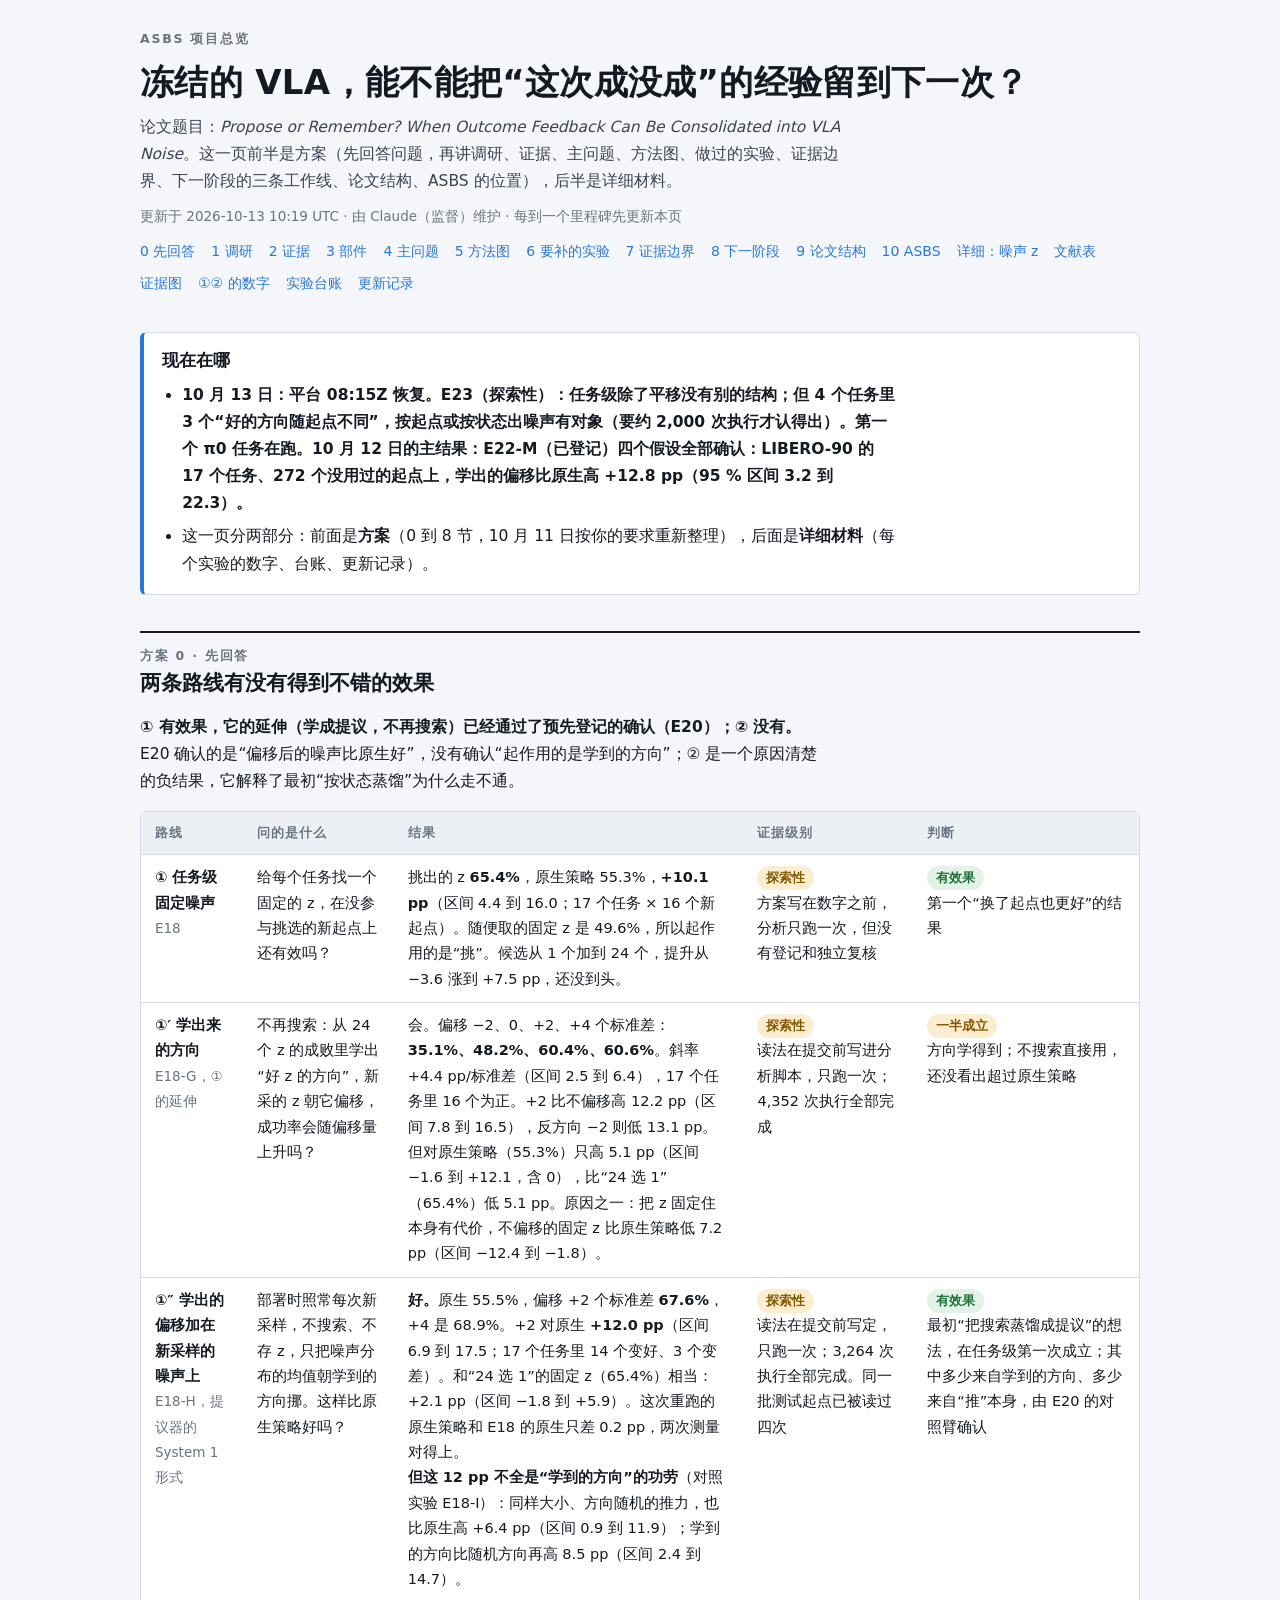
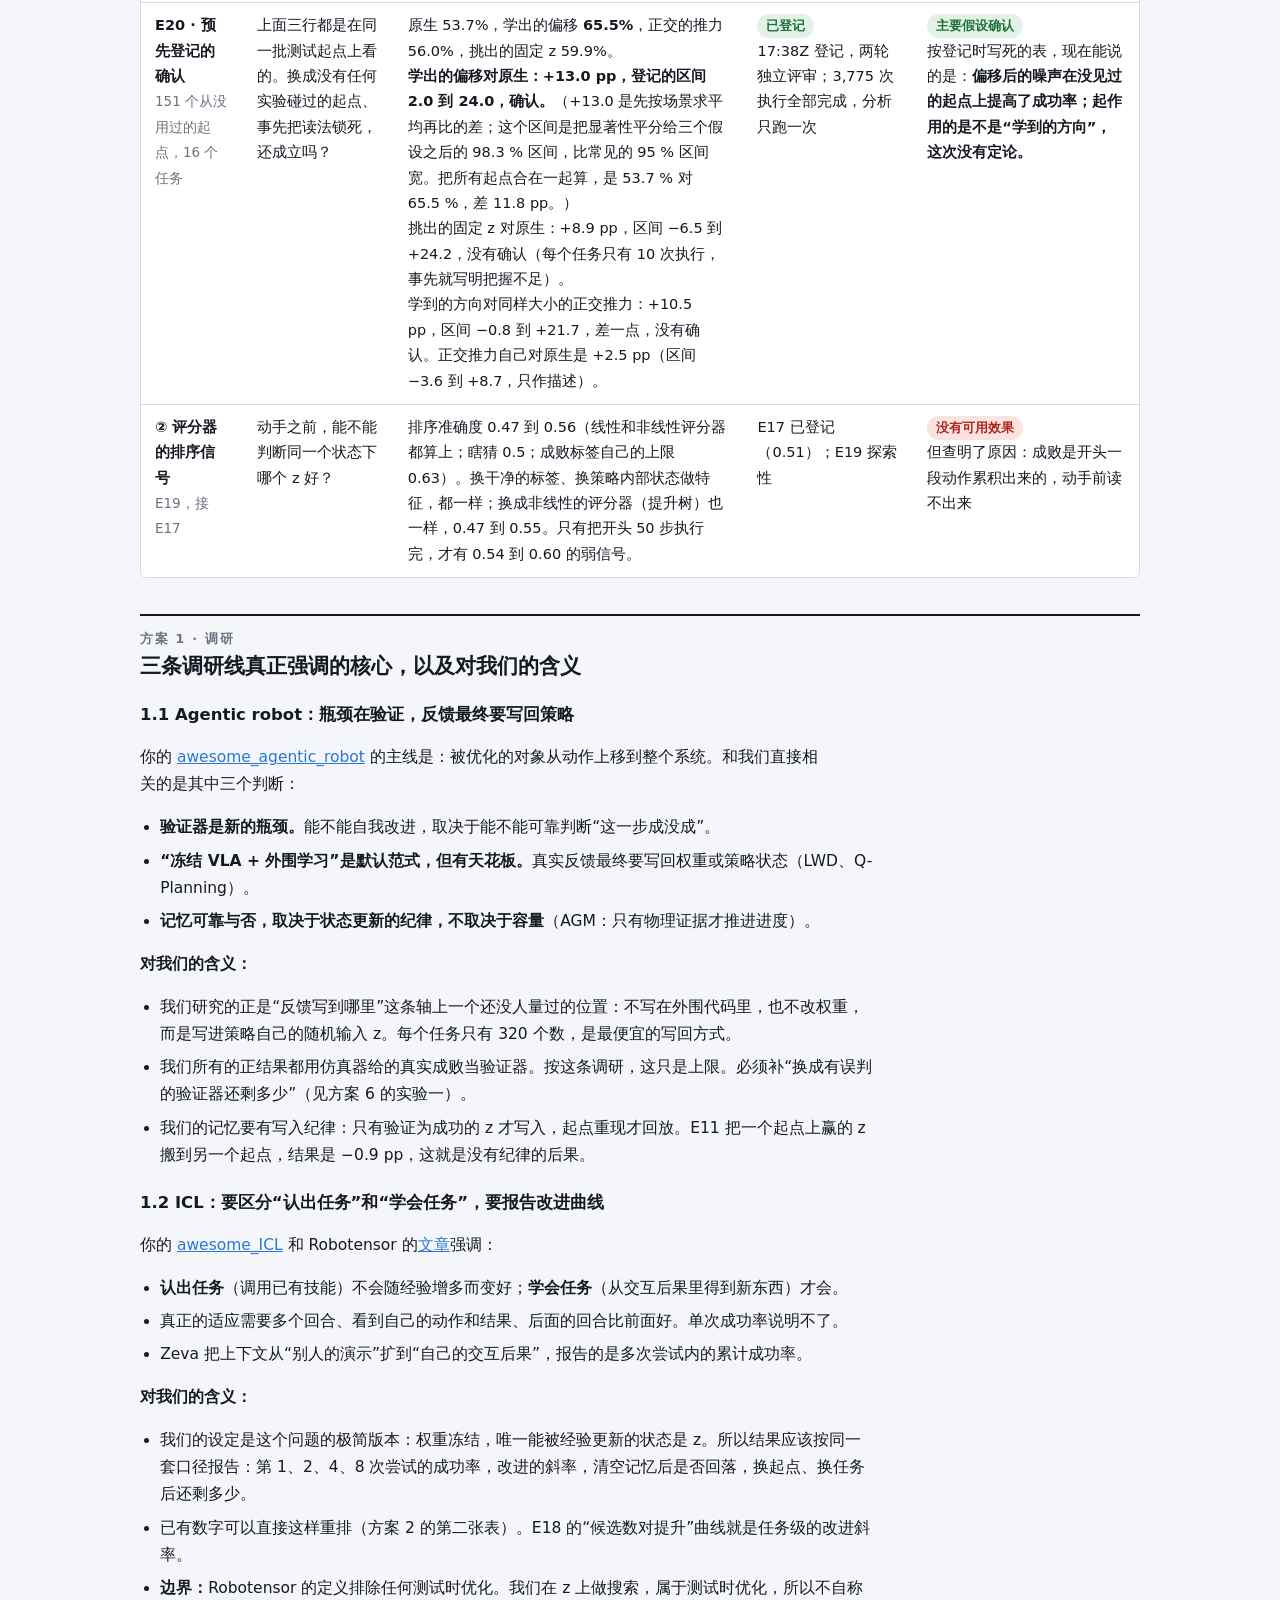
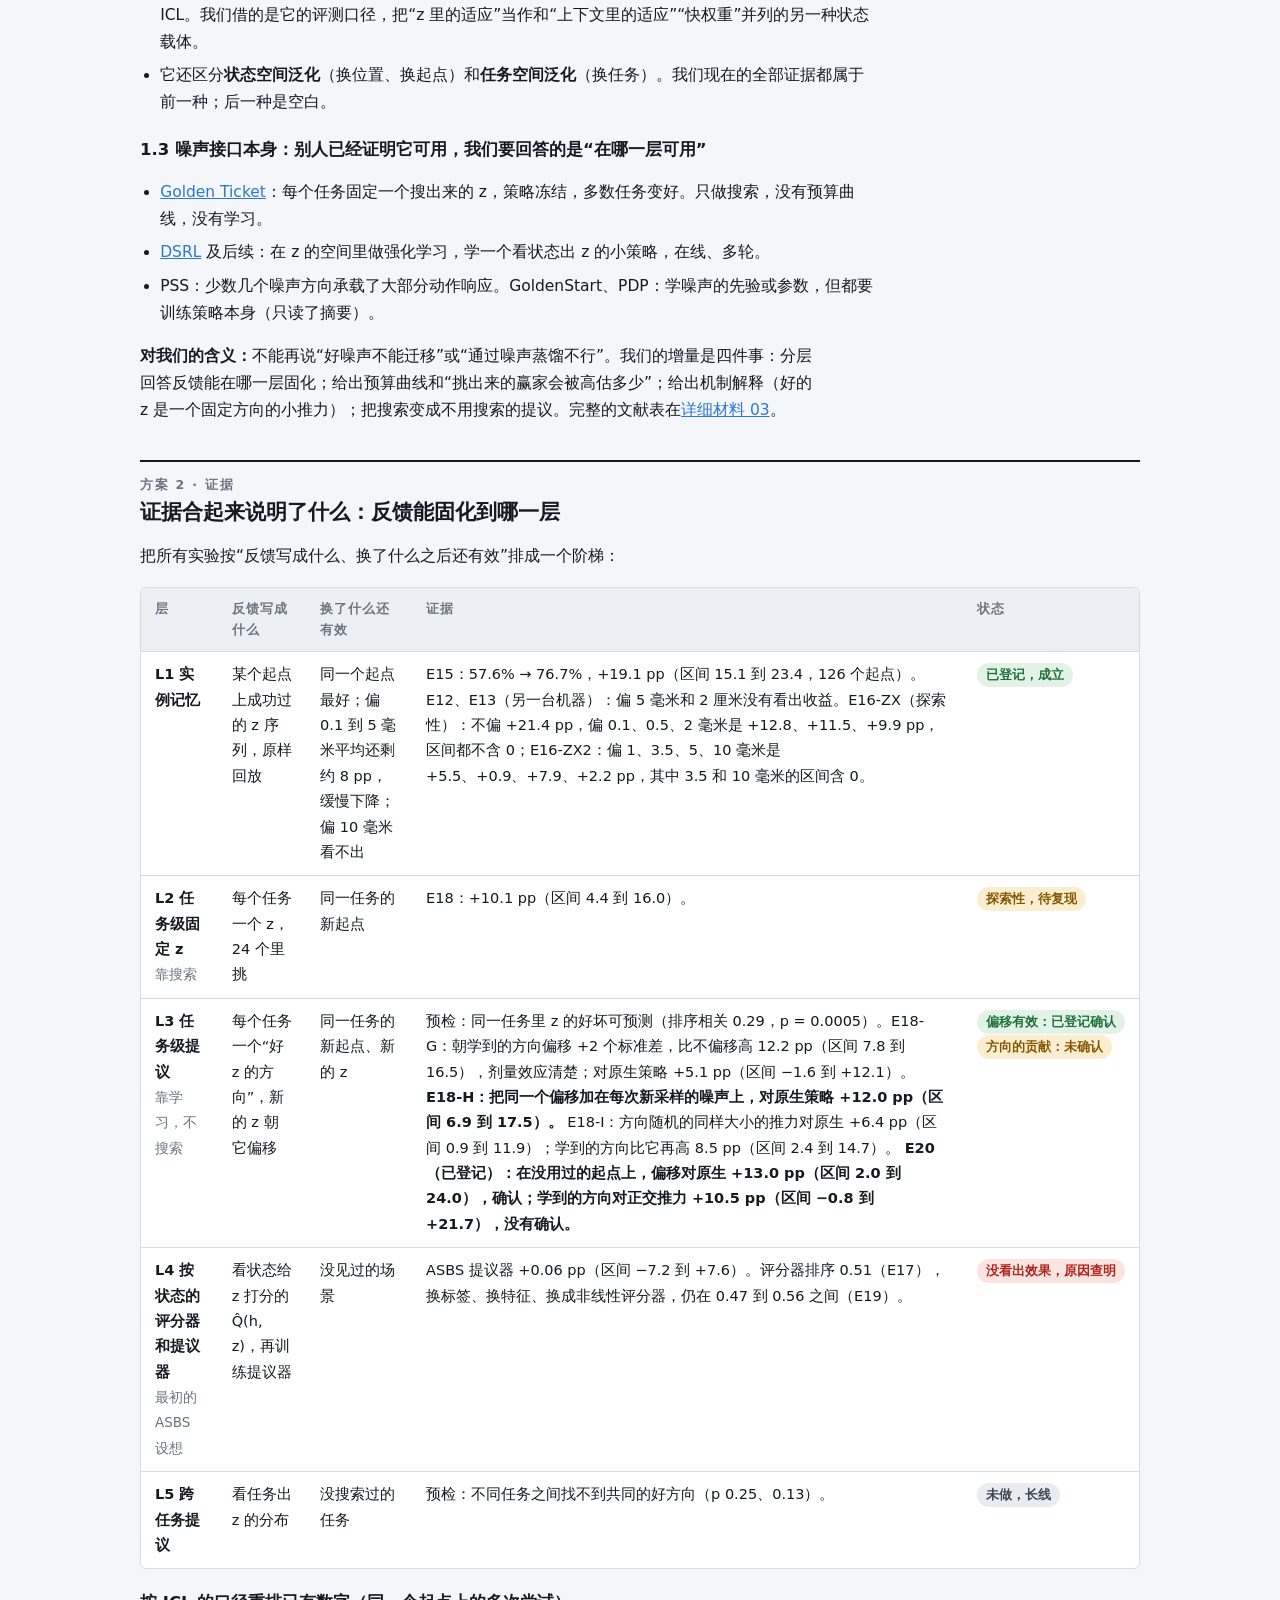
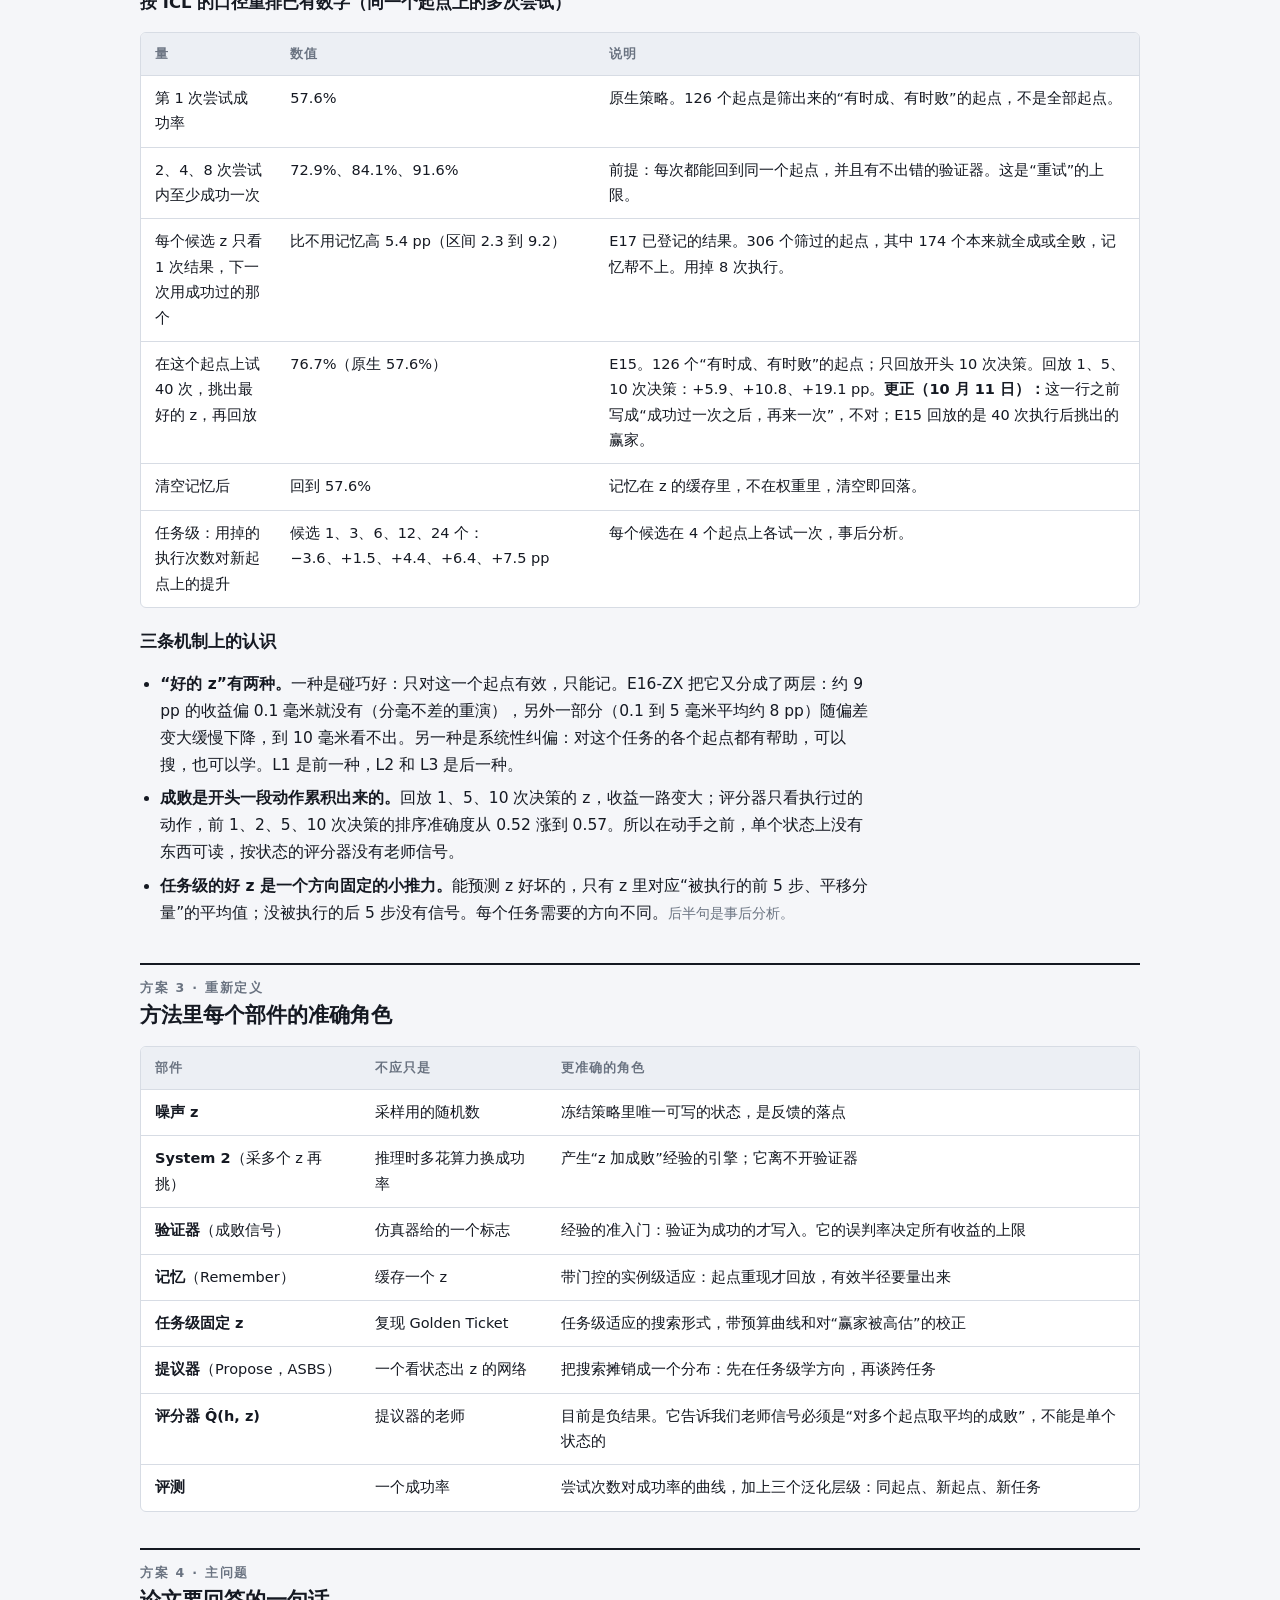
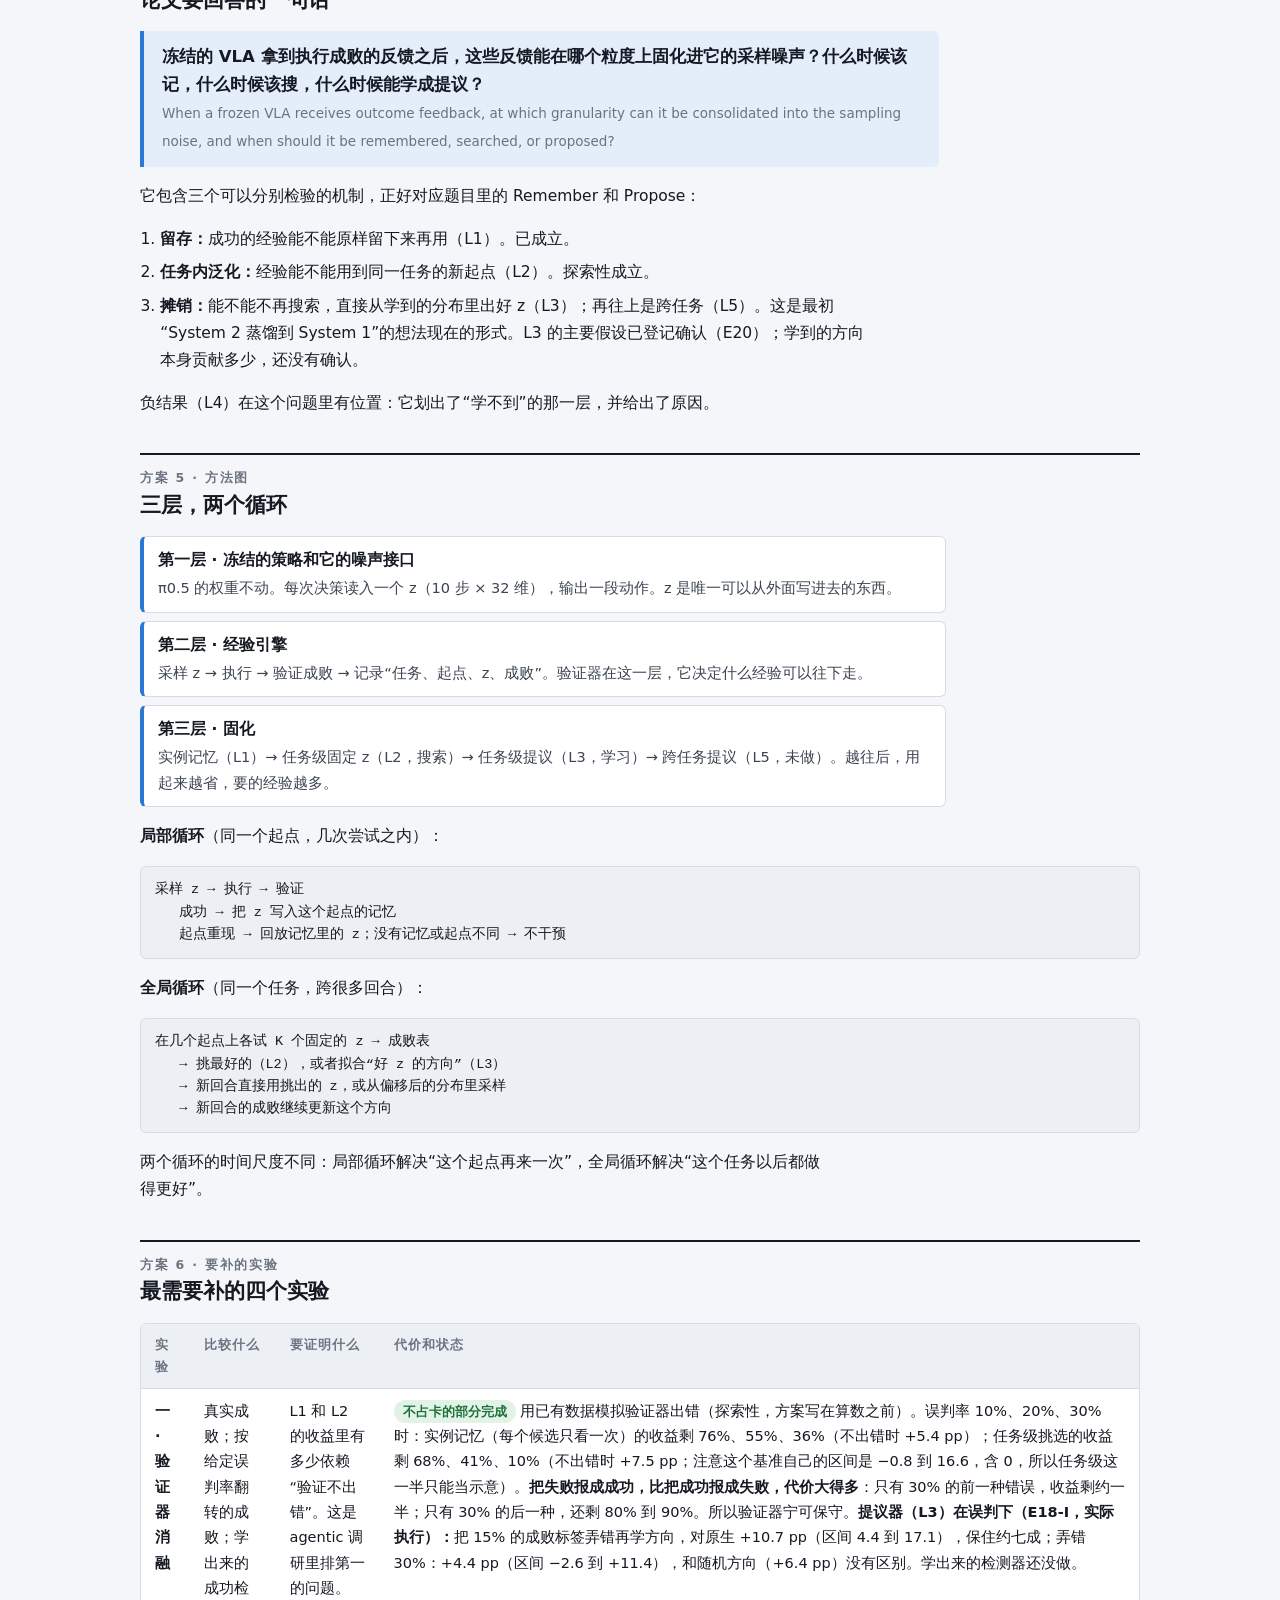
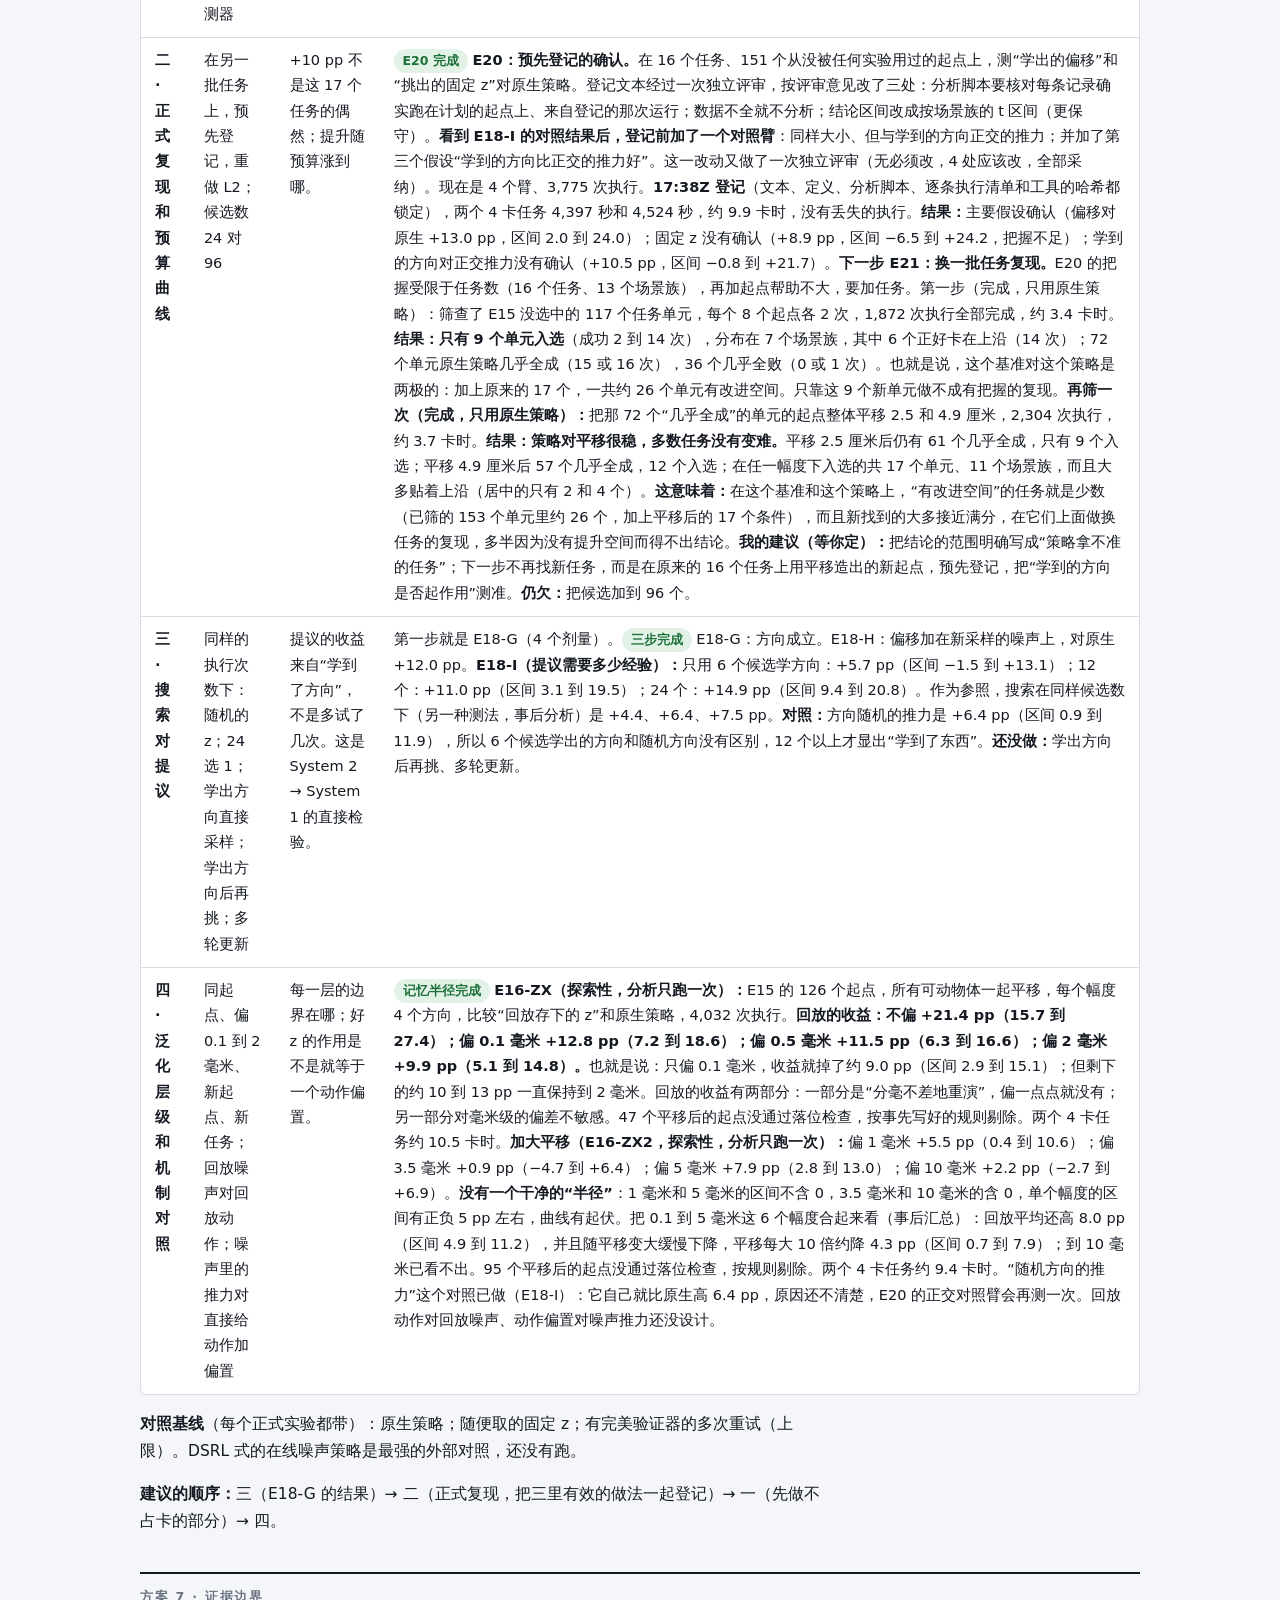
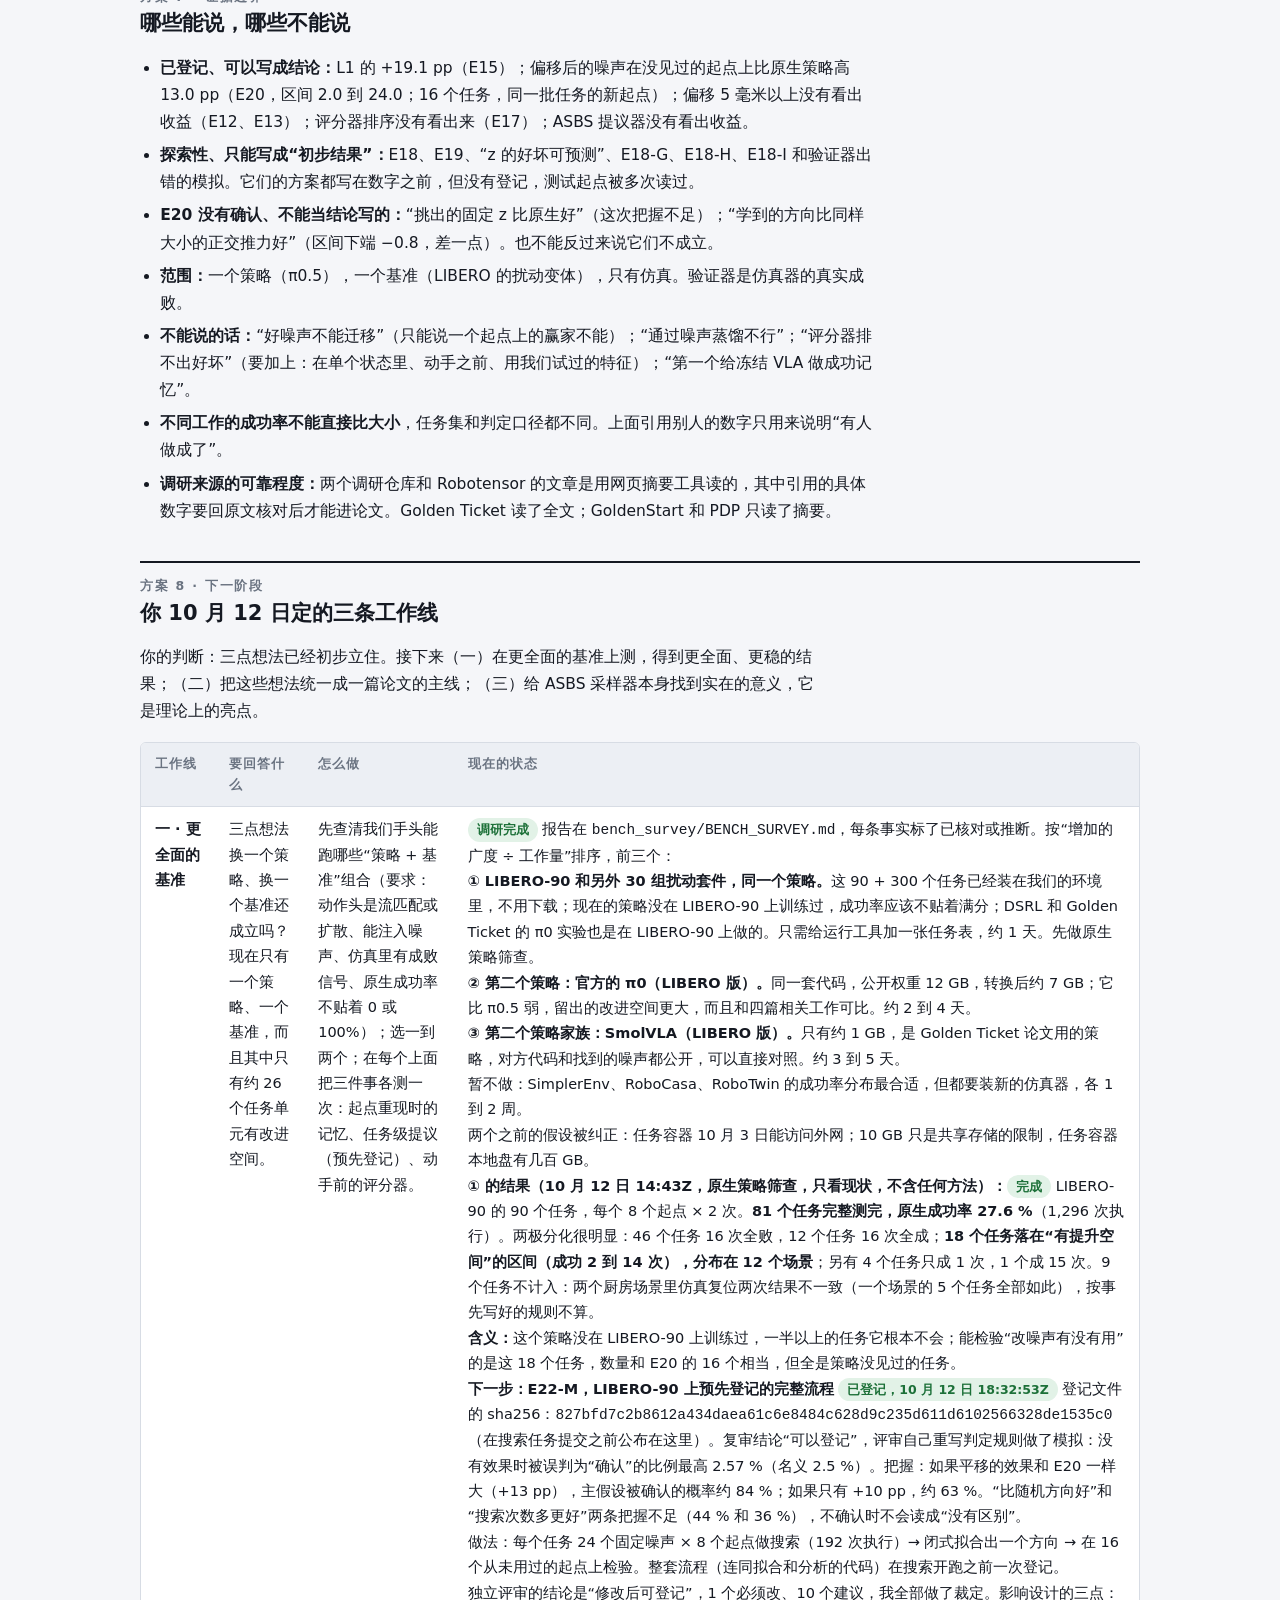
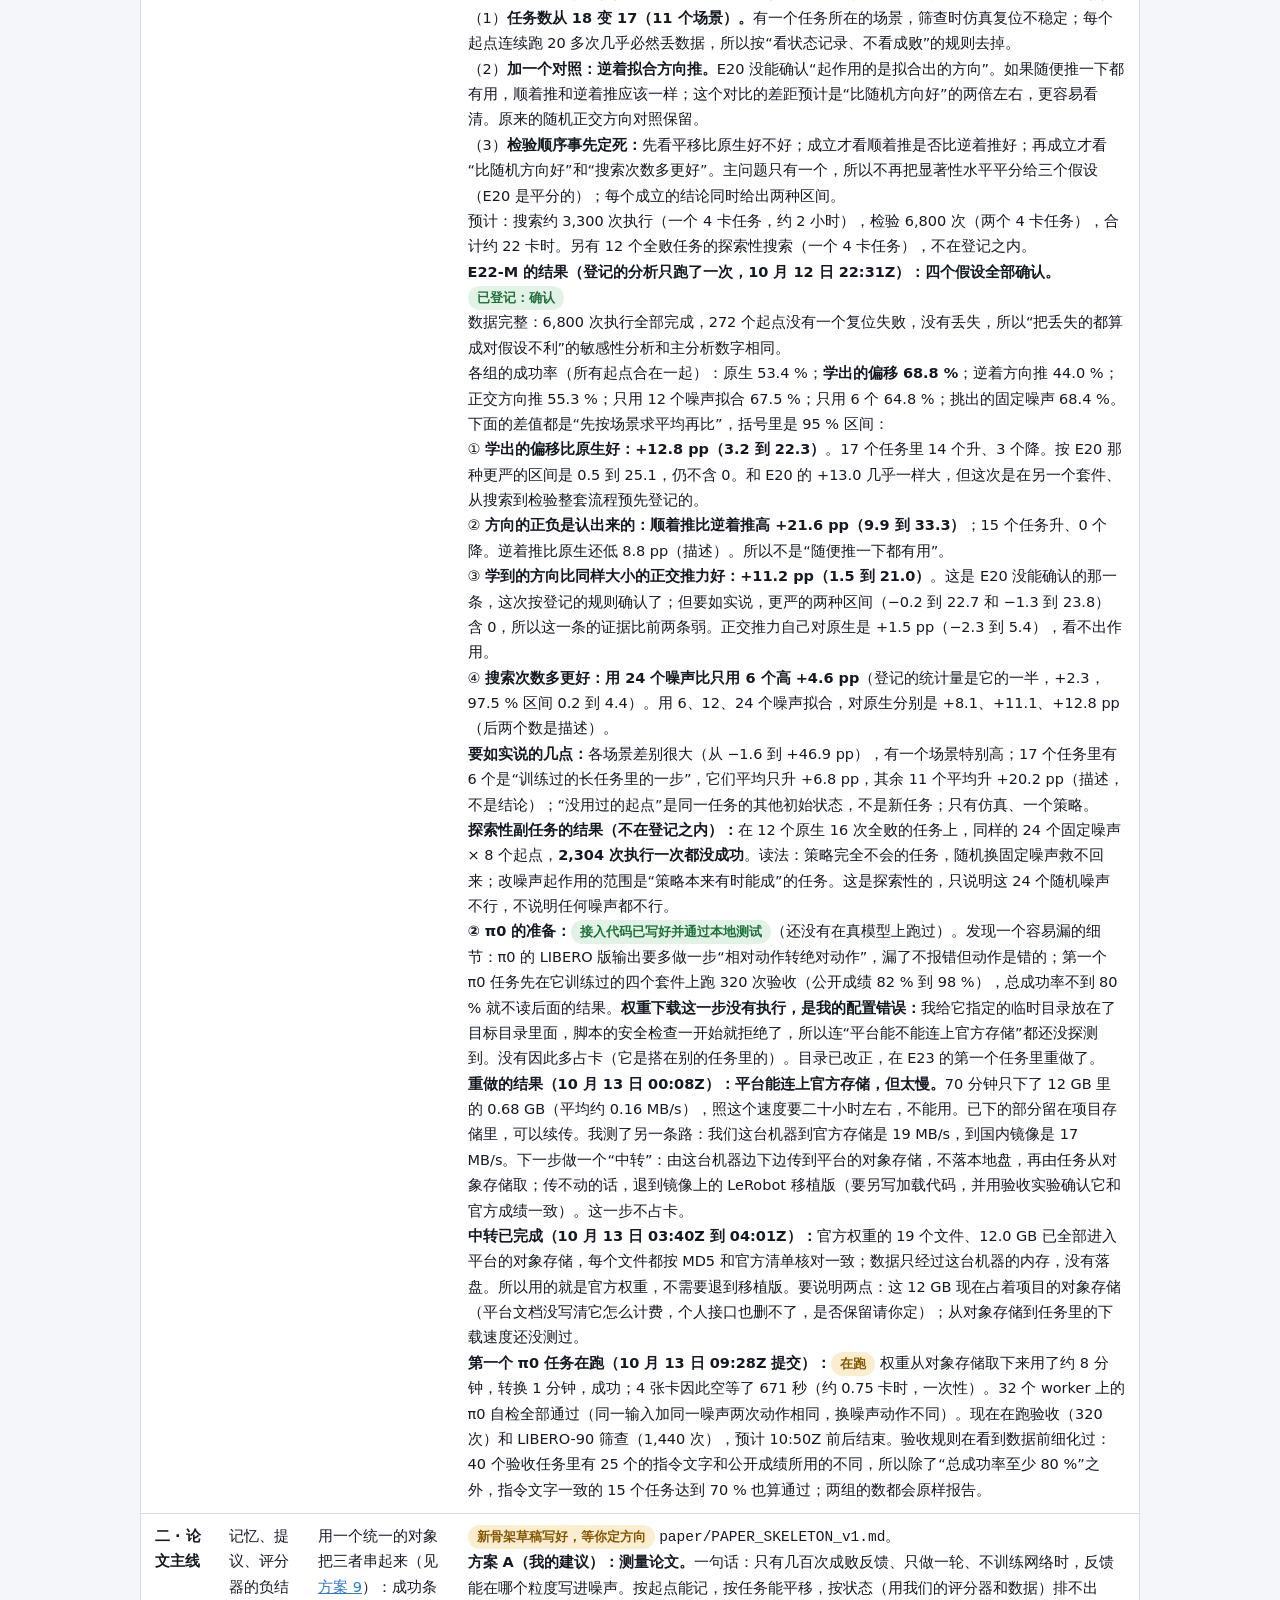
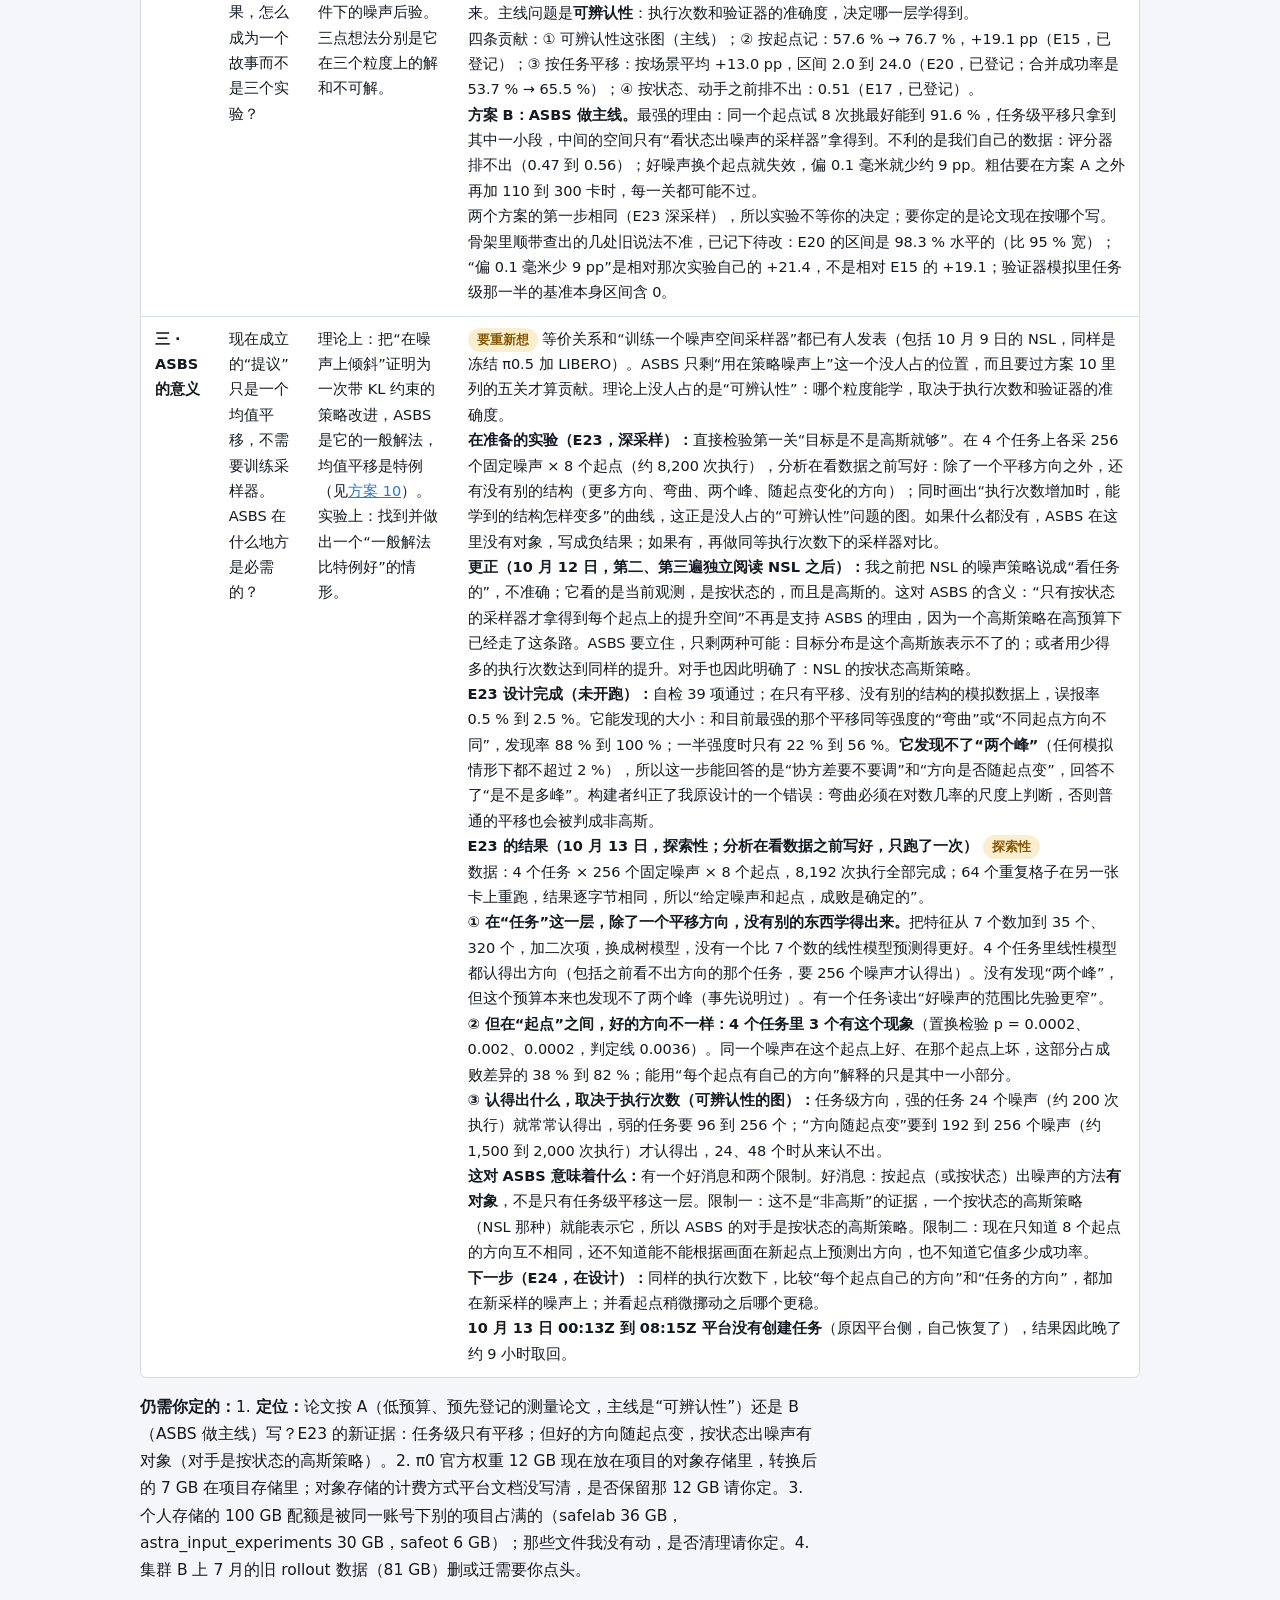
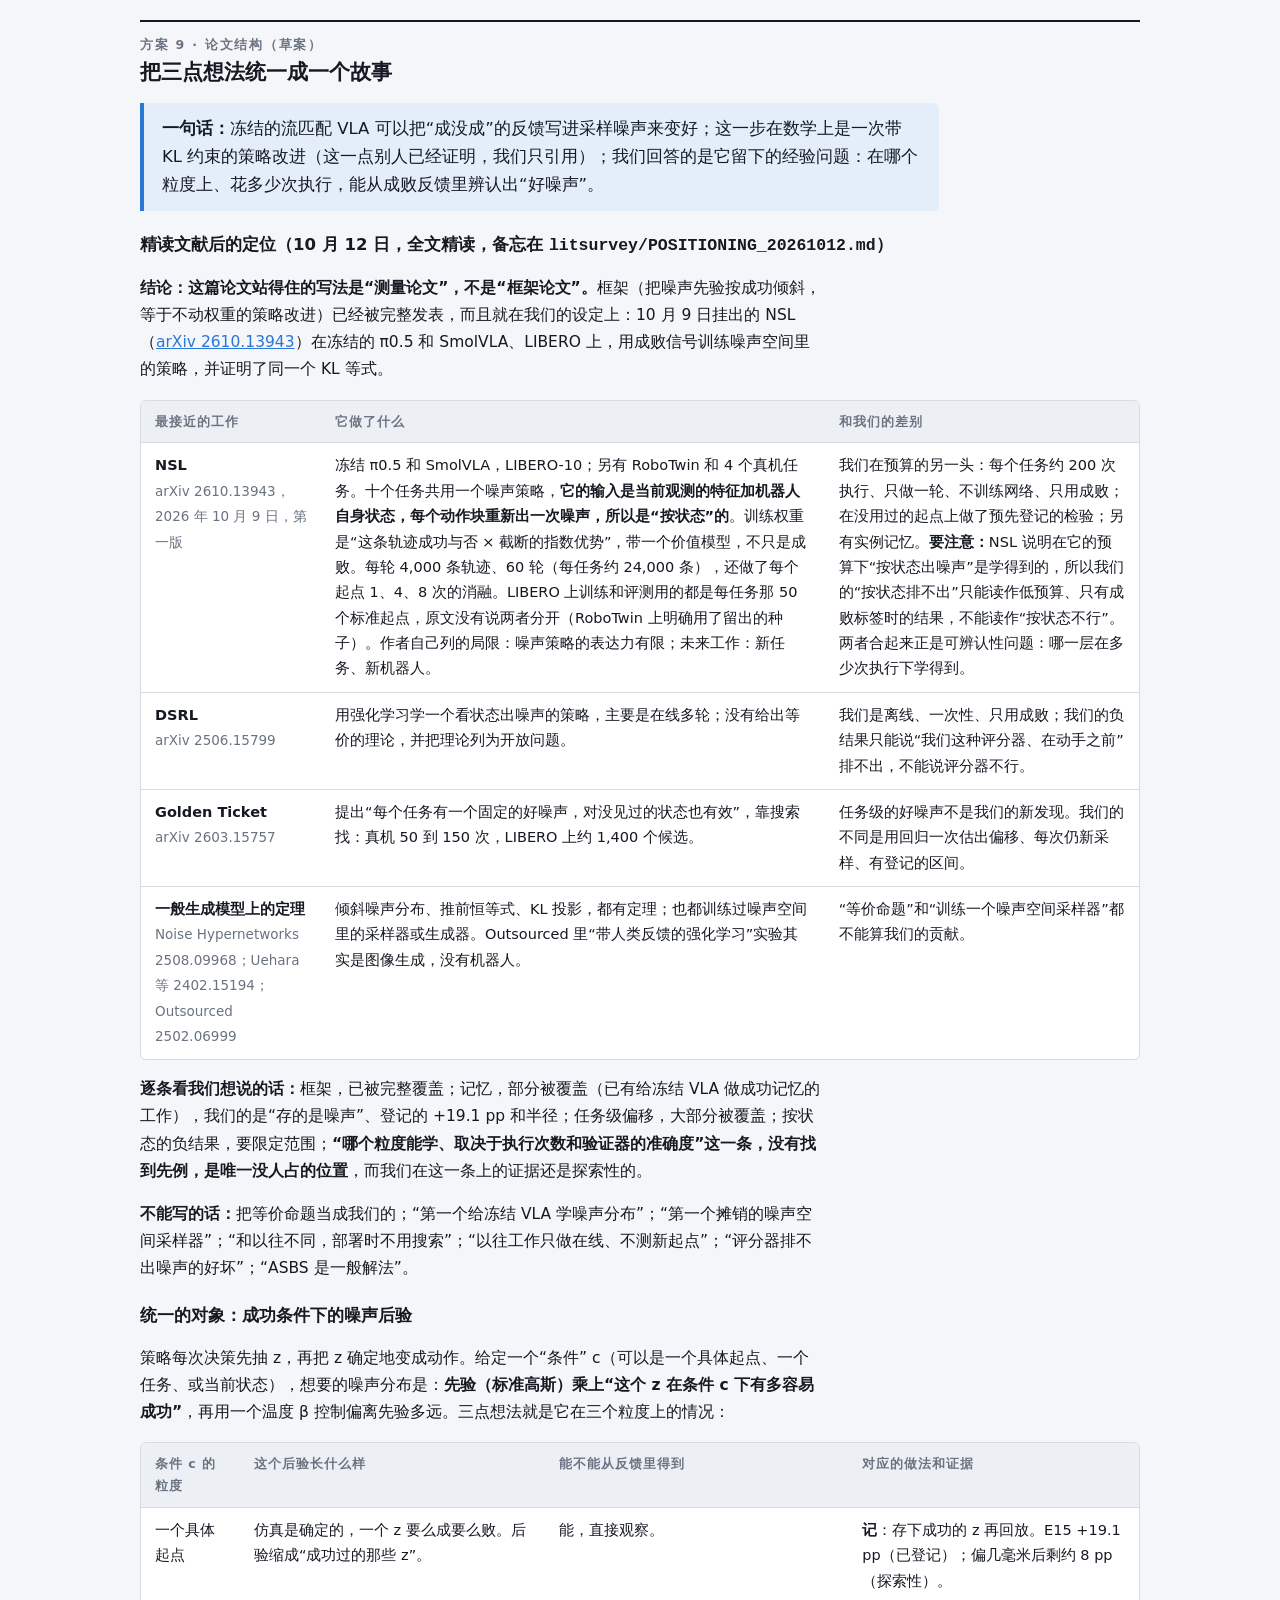
==== commit a063cd54: "Overview update 10-13T10:19Z Co-Authored-By: Claude Opus 5.5 <noreply@anthropic.com>" ====
--- a/index.html
+++ b/index.html
@@ -109,7 +109,7 @@
   <div class="eyebrow">ASBS 项目总览</div>
   <h1>冻结的 VLA，能不能把“这次成没成”的经验留到下一次？</h1>
   <p class="sub">论文题目：<i>Propose or Remember? When Outcome Feedback Can Be Consolidated into VLA Noise</i>。这一页前半是方案（先回答问题，再讲调研、证据、主问题、方法图、做过的实验、证据边界、下一阶段的三条工作线、论文结构、ASBS 的位置），后半是详细材料。</p>
-  <div class="meta">更新于 2026-10-13 04:29 UTC · 由 Claude（监督）维护 · 每到一个里程碑先更新本页</div>
+  <div class="meta">更新于 2026-10-13 10:19 UTC · 由 Claude（监督）维护 · 每到一个里程碑先更新本页</div>
   <nav>
     <a href="#p0">0 先回答</a><a href="#p1">1 调研</a><a href="#p2">2 证据</a><a href="#p3">3 部件</a><a href="#p4">4 主问题</a><a href="#p5">5 方法图</a><a href="#p6">6 要补的实验</a><a href="#p7">7 证据边界</a><a href="#p8">8 下一阶段</a><a href="#p9">9 论文结构</a><a href="#p10">10 ASBS</a><a href="#goal">详细：噪声 z</a><a href="#related">文献表</a><a href="#evidence">证据图</a><a href="#refine">①② 的数字</a><a href="#now">实验台账</a><a href="#log">更新记录</a>
   </nav>
@@ -118,7 +118,7 @@
 <div class="now">
   <h3>现在在哪</h3>
   <ul>
-    <li><b>10 月 13 日：<b>平台从 00:13Z 起不为我们创建任务</b>，E23（深采样）的数据已跑完但取不回来，等平台恢复。期间把 π0 官方权重中转进了平台（12 GB，逐个核对）。<b>10 月 12 日的主结果：E22-M（已登记）四个假设全部确认</b>：LIBERO-90 的 17 个任务、272 个没用过的起点上，学出的偏移比原生高 +12.8 pp（95 % 区间 3.2 到 22.3）；顺着方向推比逆着推高 +21.6 pp；比正交推力高 +11.3 pp（这一条证据较弱）；搜索次数多更好。</b></li>
+    <li><b>10 月 13 日：平台 08:15Z 恢复。<b>E23（探索性）：</b>任务级除了平移没有别的结构；但 4 个任务里 3 个“好的方向随起点不同”，按起点或按状态出噪声有对象（要约 2,000 次执行才认得出）。第一个 π0 任务在跑。<b>10 月 12 日的主结果：E22-M（已登记）四个假设全部确认</b>：LIBERO-90 的 17 个任务、272 个没用过的起点上，学出的偏移比原生高 +12.8 pp（95 % 区间 3.2 到 22.3）。</b></li>
     <li>这一页分两部分：前面是<b>方案</b>（0 到 8 节，10 月 11 日按你的要求重新整理），后面是<b>详细材料</b>（每个实验的数字、台账、更新记录）。</li>
   </ul>
 </div>
@@ -307,13 +307,13 @@
     <table>
       <thead><tr><th>工作线</th><th>要回答什么</th><th>怎么做</th><th>现在的状态</th></tr></thead>
       <tbody>
-        <tr><td><b>一 · 更全面的基准</b></td><td>三点想法换一个策略、换一个基准还成立吗？现在只有一个策略、一个基准，而且其中只有约 26 个任务单元有改进空间。</td><td>先查清我们手头能跑哪些“策略 + 基准”组合（要求：动作头是流匹配或扩散、能注入噪声、仿真里有成败信号、原生成功率不贴着 0 或 100%）；选一到两个；在每个上面把三件事各测一次：起点重现时的记忆、任务级提议（预先登记）、动手前的评分器。</td><td><span class="tag t-good">调研完成</span> 报告在 <code>bench_survey/BENCH_SURVEY.md</code>，每条事实标了已核对或推断。按“增加的广度 ÷ 工作量”排序，前三个：<br><b>① LIBERO-90 和另外 30 组扰动套件，同一个策略。</b>这 90 + 300 个任务已经装在我们的环境里，不用下载；现在的策略没在 LIBERO-90 上训练过，成功率应该不贴着满分；DSRL 和 Golden Ticket 的 π0 实验也是在 LIBERO-90 上做的。只需给运行工具加一张任务表，约 1 天。先做原生策略筛查。<br><b>② 第二个策略：官方的 π0（LIBERO 版）。</b>同一套代码，公开权重 12 GB，转换后约 7 GB；它比 π0.5 弱，留出的改进空间更大，而且和四篇相关工作可比。约 2 到 4 天。<br><b>③ 第二个策略家族：SmolVLA（LIBERO 版）。</b>只有约 1 GB，是 Golden Ticket 论文用的策略，对方代码和找到的噪声都公开，可以直接对照。约 3 到 5 天。<br>暂不做：SimplerEnv、RoboCasa、RoboTwin 的成功率分布最合适，但都要装新的仿真器，各 1 到 2 周。<br>两个之前的假设被纠正：任务容器 10 月 3 日能访问外网；10 GB 只是共享存储的限制，任务容器本地盘有几百 GB。<br><b>① 的结果（10 月 12 日 14:43Z，原生策略筛查，只看现状，不含任何方法）：</b><span class="tag t-good">完成</span> LIBERO-90 的 90 个任务，每个 8 个起点 × 2 次。<b>81 个任务完整测完，原生成功率 27.6 %</b>（1,296 次执行）。两极分化很明显：46 个任务 16 次全败，12 个任务 16 次全成；<b>18 个任务落在“有提升空间”的区间（成功 2 到 14 次），分布在 12 个场景</b>；另有 4 个任务只成 1 次，1 个成 15 次。9 个任务不计入：两个厨房场景里仿真复位两次结果不一致（一个场景的 5 个任务全部如此），按事先写好的规则不算。<br><b>含义：</b>这个策略没在 LIBERO-90 上训练过，一半以上的任务它根本不会；能检验“改噪声有没有用”的是这 18 个任务，数量和 E20 的 16 个相当，但全是策略没见过的任务。<br><b>下一步：E22-M，LIBERO-90 上预先登记的完整流程</b> <span class="tag t-good">已登记，10 月 12 日 18:32:53Z</span> 登记文件的 sha256：<code>827bfd7c2b8612a434daea61c6e8484c628d9c235d611d6102566328de1535c0</code>（在搜索任务提交之前公布在这里）。复审结论“可以登记”，评审自己重写判定规则做了模拟：没有效果时被误判为“确认”的比例最高 2.57 %（名义 2.5 %）。把握：如果平移的效果和 E20 一样大（+13 pp），主假设被确认的概率约 84 %；如果只有 +10 pp，约 63 %。“比随机方向好”和“搜索次数多更好”两条把握不足（44 % 和 36 %），不确认时不会读成“没有区别”。<br>做法：每个任务 24 个固定噪声 × 8 个起点做搜索（192 次执行）→ 闭式拟合出一个方向 → 在 16 个从未用过的起点上检验。整套流程（连同拟合和分析的代码）在搜索开跑之前一次登记。<br>独立评审的结论是“修改后可登记”，1 个必须改、10 个建议，我全部做了裁定。影响设计的三点：<br>（1）<b>任务数从 18 变 17（11 个场景）。</b>有一个任务所在的场景，筛查时仿真复位不稳定；每个起点连续跑 20 多次几乎必然丢数据，所以按“看状态记录、不看成败”的规则去掉。<br>（2）<b>加一个对照：逆着拟合方向推。</b>E20 没能确认“起作用的是拟合出的方向”。如果随便推一下都有用，顺着推和逆着推应该一样；这个对比的差距预计是“比随机方向好”的两倍左右，更容易看清。原来的随机正交方向对照保留。<br>（3）<b>检验顺序事先定死：</b>先看平移比原生好不好；成立才看顺着推是否比逆着推好；再成立才看“比随机方向好”和“搜索次数多更好”。主问题只有一个，所以不再把显著性水平平分给三个假设（E20 是平分的）；每个成立的结论同时给出两种区间。<br>预计：搜索约 3,300 次执行（一个 4 卡任务，约 2 小时），检验 6,800 次（两个 4 卡任务），合计约 22 卡时。另有 12 个全败任务的探索性搜索（一个 4 卡任务），不在登记之内。<br><b>E22-M 的结果（登记的分析只跑了一次，10 月 12 日 22:31Z）：四个假设全部确认。</b> <span class="tag t-good">已登记：确认</span><br>数据完整：6,800 次执行全部完成，272 个起点没有一个复位失败，没有丢失，所以“把丢失的都算成对假设不利”的敏感性分析和主分析数字相同。<br>各组的成功率（所有起点合在一起）：原生 53.4 %；<b>学出的偏移 68.8 %</b>；逆着方向推 44.0 %；正交方向推 55.3 %；只用 12 个噪声拟合 67.5 %；只用 6 个 64.8 %；挑出的固定噪声 68.4 %。<br>下面的差值都是“先按场景求平均再比”，括号里是 95 % 区间：<br>① <b>学出的偏移比原生好：+12.8 pp（3.2 到 22.3）</b>。17 个任务里 14 个升、3 个降。按 E20 那种更严的区间是 0.5 到 25.1，仍不含 0。和 E20 的 +13.0 几乎一样大，但这次是在另一个套件、从搜索到检验整套流程预先登记的。<br>② <b>方向的正负是认出来的：顺着推比逆着推高 +21.6 pp（9.9 到 33.3）</b>；15 个任务升、0 个降。逆着推比原生还低 8.8 pp（描述）。所以不是“随便推一下都有用”。<br>③ <b>学到的方向比同样大小的正交推力好：+11.2 pp（1.5 到 21.0）</b>。这是 E20 没能确认的那一条，这次按登记的规则确认了；但要如实说，更严的两种区间（−0.2 到 22.7 和 −1.3 到 23.8）含 0，所以这一条的证据比前两条弱。正交推力自己对原生是 +1.5 pp（−2.3 到 5.4），看不出作用。<br>④ <b>搜索次数多更好：用 24 个噪声比只用 6 个高 +4.6 pp</b>（登记的统计量是它的一半，+2.3，97.5 % 区间 0.2 到 4.4）。用 6、12、24 个噪声拟合，对原生分别是 +8.1、+11.1、+12.8 pp（后两个数是描述）。<br><b>要如实说的几点：</b>各场景差别很大（从 −1.6 到 +46.9 pp），有一个场景特别高；17 个任务里有 6 个是“训练过的长任务里的一步”，它们平均只升 +6.8 pp，其余 11 个平均升 +20.2 pp（描述，不是结论）；“没用过的起点”是同一任务的其他初始状态，不是新任务；只有仿真、一个策略。<br><b>探索性副任务的结果（不在登记之内）：</b>在 12 个原生 16 次全败的任务上，同样的 24 个固定噪声 × 8 个起点，<b>2,304 次执行一次都没成功</b>。读法：策略完全不会的任务，随机换固定噪声救不回来；改噪声起作用的范围是“策略本来有时能成”的任务。这是探索性的，只说明这 24 个随机噪声不行，不说明任何噪声都不行。<br><b>② π0 的准备：</b><span class="tag t-good">接入代码已写好并通过本地测试</span>（还没有在真模型上跑过）。发现一个容易漏的细节：π0 的 LIBERO 版输出要多做一步“相对动作转绝对动作”，漏了不报错但动作是错的；第一个 π0 任务先在它训练过的四个套件上跑 320 次验收（公开成绩 82 % 到 98 %），总成功率不到 80 % 就不读后面的结果。<b>权重下载这一步没有执行，是我的配置错误：</b>我给它指定的临时目录放在了目标目录里面，脚本的安全检查一开始就拒绝了，所以连“平台能不能连上官方存储”都还没探测到。没有因此多占卡（它是搭在别的任务里的）。目录已改正，在 E23 的第一个任务里重做了。<br><b>重做的结果（10 月 13 日 00:08Z）：平台能连上官方存储，但太慢。</b>70 分钟只下了 12 GB 里的 0.68 GB（平均约 0.16 MB/s），照这个速度要二十小时左右，不能用。已下的部分留在项目存储里，可以续传。我测了另一条路：我们这台机器到官方存储是 19 MB/s，到国内镜像是 17 MB/s。下一步做一个“中转”：由这台机器边下边传到平台的对象存储，不落本地盘，再由任务从对象存储取；传不动的话，退到镜像上的 LeRobot 移植版（要另写加载代码，并用验收实验确认它和官方成绩一致）。这一步不占卡。<br><b>中转已完成（10 月 13 日 03:40Z 到 04:01Z）：</b>官方权重的 19 个文件、12.0 GB 已全部进入平台的对象存储，每个文件都按 MD5 和官方清单核对一致；数据只经过这台机器的内存，没有落盘。所以用的就是官方权重，不需要退到移植版。要说明两点：这 12 GB 现在占着项目的对象存储（平台文档没写清它怎么计费，个人接口也删不了，是否保留请你定）；从对象存储到任务里的下载速度还没测过。<br><b>第一个 π0 任务的安排：</b>任务开头由它自己把权重从对象存储取到项目存储并转换（一次性的，约 20 到 30 分钟，这段时间 4 张卡空等，约 1.3 到 2 卡时，这是估计值）；转换失败或超过 45 分钟任务立刻退出。然后依次做：每个 worker 的自检；在 π0 训练过的四个套件上验收 320 次（总成功率不到 80 % 就不读后面的结果）；LIBERO-90 的原生筛查，起点和 π0.5 那次完全相同。</td></tr>
+        <tr><td><b>一 · 更全面的基准</b></td><td>三点想法换一个策略、换一个基准还成立吗？现在只有一个策略、一个基准，而且其中只有约 26 个任务单元有改进空间。</td><td>先查清我们手头能跑哪些“策略 + 基准”组合（要求：动作头是流匹配或扩散、能注入噪声、仿真里有成败信号、原生成功率不贴着 0 或 100%）；选一到两个；在每个上面把三件事各测一次：起点重现时的记忆、任务级提议（预先登记）、动手前的评分器。</td><td><span class="tag t-good">调研完成</span> 报告在 <code>bench_survey/BENCH_SURVEY.md</code>，每条事实标了已核对或推断。按“增加的广度 ÷ 工作量”排序，前三个：<br><b>① LIBERO-90 和另外 30 组扰动套件，同一个策略。</b>这 90 + 300 个任务已经装在我们的环境里，不用下载；现在的策略没在 LIBERO-90 上训练过，成功率应该不贴着满分；DSRL 和 Golden Ticket 的 π0 实验也是在 LIBERO-90 上做的。只需给运行工具加一张任务表，约 1 天。先做原生策略筛查。<br><b>② 第二个策略：官方的 π0（LIBERO 版）。</b>同一套代码，公开权重 12 GB，转换后约 7 GB；它比 π0.5 弱，留出的改进空间更大，而且和四篇相关工作可比。约 2 到 4 天。<br><b>③ 第二个策略家族：SmolVLA（LIBERO 版）。</b>只有约 1 GB，是 Golden Ticket 论文用的策略，对方代码和找到的噪声都公开，可以直接对照。约 3 到 5 天。<br>暂不做：SimplerEnv、RoboCasa、RoboTwin 的成功率分布最合适，但都要装新的仿真器，各 1 到 2 周。<br>两个之前的假设被纠正：任务容器 10 月 3 日能访问外网；10 GB 只是共享存储的限制，任务容器本地盘有几百 GB。<br><b>① 的结果（10 月 12 日 14:43Z，原生策略筛查，只看现状，不含任何方法）：</b><span class="tag t-good">完成</span> LIBERO-90 的 90 个任务，每个 8 个起点 × 2 次。<b>81 个任务完整测完，原生成功率 27.6 %</b>（1,296 次执行）。两极分化很明显：46 个任务 16 次全败，12 个任务 16 次全成；<b>18 个任务落在“有提升空间”的区间（成功 2 到 14 次），分布在 12 个场景</b>；另有 4 个任务只成 1 次，1 个成 15 次。9 个任务不计入：两个厨房场景里仿真复位两次结果不一致（一个场景的 5 个任务全部如此），按事先写好的规则不算。<br><b>含义：</b>这个策略没在 LIBERO-90 上训练过，一半以上的任务它根本不会；能检验“改噪声有没有用”的是这 18 个任务，数量和 E20 的 16 个相当，但全是策略没见过的任务。<br><b>下一步：E22-M，LIBERO-90 上预先登记的完整流程</b> <span class="tag t-good">已登记，10 月 12 日 18:32:53Z</span> 登记文件的 sha256：<code>827bfd7c2b8612a434daea61c6e8484c628d9c235d611d6102566328de1535c0</code>（在搜索任务提交之前公布在这里）。复审结论“可以登记”，评审自己重写判定规则做了模拟：没有效果时被误判为“确认”的比例最高 2.57 %（名义 2.5 %）。把握：如果平移的效果和 E20 一样大（+13 pp），主假设被确认的概率约 84 %；如果只有 +10 pp，约 63 %。“比随机方向好”和“搜索次数多更好”两条把握不足（44 % 和 36 %），不确认时不会读成“没有区别”。<br>做法：每个任务 24 个固定噪声 × 8 个起点做搜索（192 次执行）→ 闭式拟合出一个方向 → 在 16 个从未用过的起点上检验。整套流程（连同拟合和分析的代码）在搜索开跑之前一次登记。<br>独立评审的结论是“修改后可登记”，1 个必须改、10 个建议，我全部做了裁定。影响设计的三点：<br>（1）<b>任务数从 18 变 17（11 个场景）。</b>有一个任务所在的场景，筛查时仿真复位不稳定；每个起点连续跑 20 多次几乎必然丢数据，所以按“看状态记录、不看成败”的规则去掉。<br>（2）<b>加一个对照：逆着拟合方向推。</b>E20 没能确认“起作用的是拟合出的方向”。如果随便推一下都有用，顺着推和逆着推应该一样；这个对比的差距预计是“比随机方向好”的两倍左右，更容易看清。原来的随机正交方向对照保留。<br>（3）<b>检验顺序事先定死：</b>先看平移比原生好不好；成立才看顺着推是否比逆着推好；再成立才看“比随机方向好”和“搜索次数多更好”。主问题只有一个，所以不再把显著性水平平分给三个假设（E20 是平分的）；每个成立的结论同时给出两种区间。<br>预计：搜索约 3,300 次执行（一个 4 卡任务，约 2 小时），检验 6,800 次（两个 4 卡任务），合计约 22 卡时。另有 12 个全败任务的探索性搜索（一个 4 卡任务），不在登记之内。<br><b>E22-M 的结果（登记的分析只跑了一次，10 月 12 日 22:31Z）：四个假设全部确认。</b> <span class="tag t-good">已登记：确认</span><br>数据完整：6,800 次执行全部完成，272 个起点没有一个复位失败，没有丢失，所以“把丢失的都算成对假设不利”的敏感性分析和主分析数字相同。<br>各组的成功率（所有起点合在一起）：原生 53.4 %；<b>学出的偏移 68.8 %</b>；逆着方向推 44.0 %；正交方向推 55.3 %；只用 12 个噪声拟合 67.5 %；只用 6 个 64.8 %；挑出的固定噪声 68.4 %。<br>下面的差值都是“先按场景求平均再比”，括号里是 95 % 区间：<br>① <b>学出的偏移比原生好：+12.8 pp（3.2 到 22.3）</b>。17 个任务里 14 个升、3 个降。按 E20 那种更严的区间是 0.5 到 25.1，仍不含 0。和 E20 的 +13.0 几乎一样大，但这次是在另一个套件、从搜索到检验整套流程预先登记的。<br>② <b>方向的正负是认出来的：顺着推比逆着推高 +21.6 pp（9.9 到 33.3）</b>；15 个任务升、0 个降。逆着推比原生还低 8.8 pp（描述）。所以不是“随便推一下都有用”。<br>③ <b>学到的方向比同样大小的正交推力好：+11.2 pp（1.5 到 21.0）</b>。这是 E20 没能确认的那一条，这次按登记的规则确认了；但要如实说，更严的两种区间（−0.2 到 22.7 和 −1.3 到 23.8）含 0，所以这一条的证据比前两条弱。正交推力自己对原生是 +1.5 pp（−2.3 到 5.4），看不出作用。<br>④ <b>搜索次数多更好：用 24 个噪声比只用 6 个高 +4.6 pp</b>（登记的统计量是它的一半，+2.3，97.5 % 区间 0.2 到 4.4）。用 6、12、24 个噪声拟合，对原生分别是 +8.1、+11.1、+12.8 pp（后两个数是描述）。<br><b>要如实说的几点：</b>各场景差别很大（从 −1.6 到 +46.9 pp），有一个场景特别高；17 个任务里有 6 个是“训练过的长任务里的一步”，它们平均只升 +6.8 pp，其余 11 个平均升 +20.2 pp（描述，不是结论）；“没用过的起点”是同一任务的其他初始状态，不是新任务；只有仿真、一个策略。<br><b>探索性副任务的结果（不在登记之内）：</b>在 12 个原生 16 次全败的任务上，同样的 24 个固定噪声 × 8 个起点，<b>2,304 次执行一次都没成功</b>。读法：策略完全不会的任务，随机换固定噪声救不回来；改噪声起作用的范围是“策略本来有时能成”的任务。这是探索性的，只说明这 24 个随机噪声不行，不说明任何噪声都不行。<br><b>② π0 的准备：</b><span class="tag t-good">接入代码已写好并通过本地测试</span>（还没有在真模型上跑过）。发现一个容易漏的细节：π0 的 LIBERO 版输出要多做一步“相对动作转绝对动作”，漏了不报错但动作是错的；第一个 π0 任务先在它训练过的四个套件上跑 320 次验收（公开成绩 82 % 到 98 %），总成功率不到 80 % 就不读后面的结果。<b>权重下载这一步没有执行，是我的配置错误：</b>我给它指定的临时目录放在了目标目录里面，脚本的安全检查一开始就拒绝了，所以连“平台能不能连上官方存储”都还没探测到。没有因此多占卡（它是搭在别的任务里的）。目录已改正，在 E23 的第一个任务里重做了。<br><b>重做的结果（10 月 13 日 00:08Z）：平台能连上官方存储，但太慢。</b>70 分钟只下了 12 GB 里的 0.68 GB（平均约 0.16 MB/s），照这个速度要二十小时左右，不能用。已下的部分留在项目存储里，可以续传。我测了另一条路：我们这台机器到官方存储是 19 MB/s，到国内镜像是 17 MB/s。下一步做一个“中转”：由这台机器边下边传到平台的对象存储，不落本地盘，再由任务从对象存储取；传不动的话，退到镜像上的 LeRobot 移植版（要另写加载代码，并用验收实验确认它和官方成绩一致）。这一步不占卡。<br><b>中转已完成（10 月 13 日 03:40Z 到 04:01Z）：</b>官方权重的 19 个文件、12.0 GB 已全部进入平台的对象存储，每个文件都按 MD5 和官方清单核对一致；数据只经过这台机器的内存，没有落盘。所以用的就是官方权重，不需要退到移植版。要说明两点：这 12 GB 现在占着项目的对象存储（平台文档没写清它怎么计费，个人接口也删不了，是否保留请你定）；从对象存储到任务里的下载速度还没测过。<br><b>第一个 π0 任务在跑（10 月 13 日 09:28Z 提交）：</b><span class="tag t-warn">在跑</span> 权重从对象存储取下来用了约 8 分钟，转换 1 分钟，成功；4 张卡因此空等了 671 秒（约 0.75 卡时，一次性）。32 个 worker 上的 π0 自检全部通过（同一输入加同一噪声两次动作相同，换噪声动作不同）。现在在跑验收（320 次）和 LIBERO-90 筛查（1,440 次），预计 10:50Z 前后结束。验收规则在看到数据前细化过：40 个验收任务里有 25 个的指令文字和公开成绩所用的不同，所以除了“总成功率至少 80 %”之外，指令文字一致的 15 个任务达到 70 % 也算通过；两组的数都会原样报告。</td></tr>
         <tr><td><b>二 · 论文主线</b></td><td>记忆、提议、评分器的负结果，怎么成为一个故事而不是三个实验？</td><td>用一个统一的对象把三者串起来（见<a href="#p9">方案 9</a>）：成功条件下的噪声后验。三点想法分别是它在三个粒度上的解和不可解。</td><td><span class="tag t-warn">新骨架草稿写好，等你定方向</span> <code>paper/PAPER_SKELETON_v1.md</code>。<br><b>方案 A（我的建议）：测量论文。</b>一句话：只有几百次成败反馈、只做一轮、不训练网络时，反馈能在哪个粒度写进噪声。按起点能记，按任务能平移，按状态（用我们的评分器和数据）排不出来。主线问题是<b>可辨认性</b>：执行次数和验证器的准确度，决定哪一层学得到。<br>四条贡献：① 可辨认性这张图（主线）；② 按起点记：57.6 % → 76.7 %，+19.1 pp（E15，已登记）；③ 按任务平移：按场景平均 +13.0 pp，区间 2.0 到 24.0（E20，已登记；合并成功率是 53.7 % → 65.5 %）；④ 按状态、动手之前排不出：0.51（E17，已登记）。<br><b>方案 B：ASBS 做主线。</b>最强的理由：同一个起点试 8 次挑最好能到 91.6 %，任务级平移只拿到其中一小段，中间的空间只有“看状态出噪声的采样器”拿得到。不利的是我们自己的数据：评分器排不出（0.47 到 0.56）；好噪声换个起点就失效，偏 0.1 毫米就少约 9 pp。粗估要在方案 A 之外再加 110 到 300 卡时，每一关都可能不过。<br>两个方案的第一步相同（E23 深采样），所以实验不等你的决定；要你定的是论文现在按哪个写。<br>骨架里顺带查出的几处旧说法不准，已记下待改：E20 的区间是 98.3 % 水平的（比 95 % 宽）；“偏 0.1 毫米少 9 pp”是相对那次实验自己的 +21.4，不是相对 E15 的 +19.1；验证器模拟里任务级那一半的基准本身区间含 0。</td></tr>
-        <tr><td><b>三 · ASBS 的意义</b></td><td>现在成立的“提议”只是一个均值平移，不需要训练采样器。ASBS 在什么地方是必需的？</td><td>理论上：把“在噪声上倾斜”证明为一次带 KL 约束的策略改进，ASBS 是它的一般解法，均值平移是特例（见<a href="#p10">方案 10</a>）。实验上：找到并做出一个“一般解法比特例好”的情形。</td><td><span class="tag t-warn">要重新想</span> 等价关系和“训练一个噪声空间采样器”都已有人发表（包括 10 月 9 日的 NSL，同样是冻结 π0.5 加 LIBERO）。ASBS 只剩“用在策略噪声上”这一个没人占的位置，而且要过方案 10 里列的五关才算贡献。理论上没人占的是“可辨认性”：哪个粒度能学，取决于执行次数和验证器的准确度。<br><b>在准备的实验（E23，深采样）：</b>直接检验第一关“目标是不是高斯就够”。在 4 个任务上各采 256 个固定噪声 × 8 个起点（约 8,200 次执行），分析在看数据之前写好：除了一个平移方向之外，还有没有别的结构（更多方向、弯曲、两个峰、随起点变化的方向）；同时画出“执行次数增加时，能学到的结构怎样变多”的曲线，这正是没人占的“可辨认性”问题的图。如果什么都没有，ASBS 在这里没有对象，写成负结果；如果有，再做同等执行次数下的采样器对比。<br><b>更正（10 月 12 日，第二、第三遍独立阅读 NSL 之后）：</b>我之前把 NSL 的噪声策略说成“看任务的”，不准确；它看的是当前观测，是按状态的，而且是高斯的。这对 ASBS 的含义：“只有按状态的采样器才拿得到每个起点上的提升空间”不再是支持 ASBS 的理由，因为一个高斯策略在高预算下已经走了这条路。ASBS 要立住，只剩两种可能：目标分布是这个高斯族表示不了的；或者用少得多的执行次数达到同样的提升。对手也因此明确了：NSL 的按状态高斯策略。<br><b>E23 设计完成（未开跑）：</b>自检 39 项通过；在只有平移、没有别的结构的模拟数据上，误报率 0.5 % 到 2.5 %。它能发现的大小：和目前最强的那个平移同等强度的“弯曲”或“不同起点方向不同”，发现率 88 % 到 100 %；一半强度时只有 22 % 到 56 %。<b>它发现不了“两个峰”</b>（任何模拟情形下都不超过 2 %），所以这一步能回答的是“协方差要不要调”和“方向是否随起点变”，回答不了“是不是多峰”。构建者纠正了我原设计的一个错误：弯曲必须在对数几率的尺度上判断，否则普通的平移也会被判成非高斯。<br><b>E23 的两个任务都完整跑完（10 月 13 日 00:00Z 前后）：</b>各 4,194 条记录全部完成，64 个 worker 没有掉线，5,090 秒和 5,143 秒。<span class="tag t-warn">数据还没取回</span> 结果文件在平台的项目存储上；取回要提交一个一分钟的小任务，平台从 00:13Z 起受理了提交却一直没有分配任务编号（平台侧延迟，空闲卡充足）。我只做只读轮询，不重复提交。取回后合并，事先写好的分析只跑一次。</td></tr>
-      </tbody>
-    </table>
-  </div>
-  <p><b>仍需你定的：</b>1. <b>定位：</b>论文按 A（低预算、预先登记的测量论文，主线是“可辨认性”）还是 B（ASBS 做主线）写？两条路的第一步相同（E23），数据已经跑完。2. <b>平台从 10 月 13 日 00:13Z 起不再为我们的账号创建任务：</b>三个提交（两个取回任务、一个只读探测）都被受理，却一直停在创建任务的第一阶段，没有报错也没有任务编号。额度（本周还剩约 606 卡时）和空闲卡（127 张）都正常。E23 的结果因此取不回来，新任务也提交不了。请在平台上看一下，或问一下平台管理员。3. π0 官方权重 12 GB 现在放在项目的对象存储里，计费方式平台文档没写清，是否保留请你定。4. 个人存储的 100 GB 配额是被同一账号下别的项目占满的（safelab 36 GB，astra_input_experiments 30 GB，safeot 6 GB）；那些文件我没有动，是否清理请你定。5. 集群 B 上 7 月的旧 rollout 数据（81 GB）删或迁需要你点头。</p>
+        <tr><td><b>三 · ASBS 的意义</b></td><td>现在成立的“提议”只是一个均值平移，不需要训练采样器。ASBS 在什么地方是必需的？</td><td>理论上：把“在噪声上倾斜”证明为一次带 KL 约束的策略改进，ASBS 是它的一般解法，均值平移是特例（见<a href="#p10">方案 10</a>）。实验上：找到并做出一个“一般解法比特例好”的情形。</td><td><span class="tag t-warn">要重新想</span> 等价关系和“训练一个噪声空间采样器”都已有人发表（包括 10 月 9 日的 NSL，同样是冻结 π0.5 加 LIBERO）。ASBS 只剩“用在策略噪声上”这一个没人占的位置，而且要过方案 10 里列的五关才算贡献。理论上没人占的是“可辨认性”：哪个粒度能学，取决于执行次数和验证器的准确度。<br><b>在准备的实验（E23，深采样）：</b>直接检验第一关“目标是不是高斯就够”。在 4 个任务上各采 256 个固定噪声 × 8 个起点（约 8,200 次执行），分析在看数据之前写好：除了一个平移方向之外，还有没有别的结构（更多方向、弯曲、两个峰、随起点变化的方向）；同时画出“执行次数增加时，能学到的结构怎样变多”的曲线，这正是没人占的“可辨认性”问题的图。如果什么都没有，ASBS 在这里没有对象，写成负结果；如果有，再做同等执行次数下的采样器对比。<br><b>更正（10 月 12 日，第二、第三遍独立阅读 NSL 之后）：</b>我之前把 NSL 的噪声策略说成“看任务的”，不准确；它看的是当前观测，是按状态的，而且是高斯的。这对 ASBS 的含义：“只有按状态的采样器才拿得到每个起点上的提升空间”不再是支持 ASBS 的理由，因为一个高斯策略在高预算下已经走了这条路。ASBS 要立住，只剩两种可能：目标分布是这个高斯族表示不了的；或者用少得多的执行次数达到同样的提升。对手也因此明确了：NSL 的按状态高斯策略。<br><b>E23 设计完成（未开跑）：</b>自检 39 项通过；在只有平移、没有别的结构的模拟数据上，误报率 0.5 % 到 2.5 %。它能发现的大小：和目前最强的那个平移同等强度的“弯曲”或“不同起点方向不同”，发现率 88 % 到 100 %；一半强度时只有 22 % 到 56 %。<b>它发现不了“两个峰”</b>（任何模拟情形下都不超过 2 %），所以这一步能回答的是“协方差要不要调”和“方向是否随起点变”，回答不了“是不是多峰”。构建者纠正了我原设计的一个错误：弯曲必须在对数几率的尺度上判断，否则普通的平移也会被判成非高斯。<br><b>E23 的结果（10 月 13 日，探索性；分析在看数据之前写好，只跑了一次）</b> <span class="tag t-warn">探索性</span><br>数据：4 个任务 × 256 个固定噪声 × 8 个起点，8,192 次执行全部完成；64 个重复格子在另一张卡上重跑，结果逐字节相同，所以“给定噪声和起点，成败是确定的”。<br><b>① 在“任务”这一层，除了一个平移方向，没有别的东西学得出来。</b>把特征从 7 个数加到 35 个、320 个，加二次项，换成树模型，没有一个比 7 个数的线性模型预测得更好。4 个任务里线性模型都认得出方向（包括之前看不出方向的那个任务，要 256 个噪声才认得出）。没有发现“两个峰”，但这个预算本来也发现不了两个峰（事先说明过）。有一个任务读出“好噪声的范围比先验更窄”。<br><b>② 但在“起点”之间，好的方向不一样：4 个任务里 3 个有这个现象</b>（置换检验 p = 0.0002、0.002、0.0002，判定线 0.0036）。同一个噪声在这个起点上好、在那个起点上坏，这部分占成败差异的 38 % 到 82 %；能用“每个起点有自己的方向”解释的只是其中一小部分。<br><b>③ 认得出什么，取决于执行次数（可辨认性的图）：</b>任务级方向，强的任务 24 个噪声（约 200 次执行）就常常认得出，弱的任务要 96 到 256 个；“方向随起点变”要到 192 到 256 个噪声（约 1,500 到 2,000 次执行）才认得出，24、48 个时从来认不出。<br><b>这对 ASBS 意味着什么：</b>有一个好消息和两个限制。好消息：按起点（或按状态）出噪声的方法<b>有对象</b>，不是只有任务级平移这一层。限制一：这不是“非高斯”的证据，一个按状态的高斯策略（NSL 那种）就能表示它，所以 ASBS 的对手是按状态的高斯策略。限制二：现在只知道 8 个起点的方向互不相同，还不知道能不能根据画面在新起点上预测出方向，也不知道它值多少成功率。<br><b>下一步（E24，在设计）：</b>同样的执行次数下，比较“每个起点自己的方向”和“任务的方向”，都加在新采样的噪声上；并看起点稍微挪动之后哪个更稳。<br><b>10 月 13 日 00:13Z 到 08:15Z 平台没有创建任务</b>（原因平台侧，自己恢复了），结果因此晚了约 9 小时取回。</td></tr>
+      </tbody>
+    </table>
+  </div>
+  <p><b>仍需你定的：</b>1. <b>定位：</b>论文按 A（低预算、预先登记的测量论文，主线是“可辨认性”）还是 B（ASBS 做主线）写？E23 的新证据：任务级只有平移；但好的方向随起点变，按状态出噪声有对象（对手是按状态的高斯策略）。2. π0 官方权重 12 GB 现在放在项目的对象存储里，转换后的 7 GB 在项目存储里；对象存储的计费方式平台文档没写清，是否保留那 12 GB 请你定。3. 个人存储的 100 GB 配额是被同一账号下别的项目占满的（safelab 36 GB，astra_input_experiments 30 GB，safeot 6 GB）；那些文件我没有动，是否清理请你定。4. 集群 B 上 7 月的旧 rollout 数据（81 GB）删或迁需要你点头。</p>
 </section>
 
 <section id="p9" class="plan">
@@ -1023,7 +1023,7 @@
     <li class="done"><span class="dot"></span><div><b>分析</b> <span class="s">· 完成，10 月 10 日 11:19Z</span><br>冻结的分析脚本只运行了一次。结论：确认有正向效果，+19.1 pp，区间 15.1 到 23.4；按任务、按场景分组算区间，结论不变（13.1 到 25.0）。</div></li>
   </ol>
   <p><b>主实验事先担心的风险没有发生：</b>登记要求至少 80 个起点、20 个任务、12 个场景通过筛选，结果才算确证性的。实际通过 126 个起点、32 个任务、23 个场景。</p>
-  <p><b>用卡记录：</b>全部在 PRO 6000 上，同时在跑的任务最多 2 个。10 月 9 日约 22 卡时；10 月 10 日是 E15 主实验（8 张卡）和 E17 的登记；10 月 11 日：E19 的前缀任务 2 张卡约 40 分钟，E18 约 25 卡时，E18-G 两个 4 卡任务（4,213 秒和 4,405 秒）约 9.6 卡时。E18-H 两个 4 卡任务（5,147 秒和 4,964 秒）约 11.2 卡时，其中约 1.6 卡时因节点被占用接近空转。E18-I 两个 4 卡任务各 3,044 秒，约 6.8 卡时，没有空转。E20 两个 4 卡任务约 9.9 卡时。E16-ZX 两个 4 卡任务约 10.5 卡时。E16-ZX2 两个 4 卡任务约 9.4 卡时。10 月 11 日合计约 82 卡时。10 月 12 日：E21 筛查一个 4 卡任务 3,093 秒，约 3.4 卡时。平移筛查一个 4 卡任务 3,359 秒，约 3.7 卡时。LIBERO-90 筛查一个 4 卡任务 3,050 秒，约 3.4 卡时；最后约 5 分钟各 worker 的清单长短不一，部分卡接近空闲。恢复平台时的几个探测任务和取回任务各约 1 分钟。E22-M 搜索一个 4 卡任务 6,282 秒，约 7.0 卡时；探索性副任务一个 4 卡任务 4,569 秒，约 5.1 卡时；两个任务的最后几分钟各 worker 清单长短不一，部分卡接近空闲。E22-M 检验两个 4 卡任务（5,964 秒和约 6,100 秒），约 13.4 卡时，没有丢失的执行。10 月 12 日到 22:40Z 合计约 29 卡时。E23 两个 8 卡任务 5,110 秒和 5,143 秒，约 22.8 卡时，没有丢失的执行。10 月 12 日合计约 52 卡时。</p>
+  <p><b>用卡记录：</b>全部在 PRO 6000 上，同时在跑的任务最多 2 个。10 月 9 日约 22 卡时；10 月 10 日是 E15 主实验（8 张卡）和 E17 的登记；10 月 11 日：E19 的前缀任务 2 张卡约 40 分钟，E18 约 25 卡时，E18-G 两个 4 卡任务（4,213 秒和 4,405 秒）约 9.6 卡时。E18-H 两个 4 卡任务（5,147 秒和 4,964 秒）约 11.2 卡时，其中约 1.6 卡时因节点被占用接近空转。E18-I 两个 4 卡任务各 3,044 秒，约 6.8 卡时，没有空转。E20 两个 4 卡任务约 9.9 卡时。E16-ZX 两个 4 卡任务约 10.5 卡时。E16-ZX2 两个 4 卡任务约 9.4 卡时。10 月 11 日合计约 82 卡时。10 月 12 日：E21 筛查一个 4 卡任务 3,093 秒，约 3.4 卡时。平移筛查一个 4 卡任务 3,359 秒，约 3.7 卡时。LIBERO-90 筛查一个 4 卡任务 3,050 秒，约 3.4 卡时；最后约 5 分钟各 worker 的清单长短不一，部分卡接近空闲。恢复平台时的几个探测任务和取回任务各约 1 分钟。E22-M 搜索一个 4 卡任务 6,282 秒，约 7.0 卡时；探索性副任务一个 4 卡任务 4,569 秒，约 5.1 卡时；两个任务的最后几分钟各 worker 清单长短不一，部分卡接近空闲。E22-M 检验两个 4 卡任务（5,964 秒和约 6,100 秒），约 13.4 卡时，没有丢失的执行。10 月 12 日到 22:40Z 合计约 29 卡时。E23 两个 8 卡任务 5,110 秒和 5,143 秒，约 22.8 卡时，没有丢失的执行。10 月 12 日合计约 52 卡时。10 月 13 日：平台恢复后跑掉的 4 个一分钟任务和 2 个重新取回任务，各 4 卡约 1 分钟；第一个 π0 任务开头空等 671 秒，约 0.75 卡时。</p>
 </section>
 
 <section id="decide">
@@ -1032,7 +1032,7 @@
     <div><b>你的决定（10 月 10 日）</b><span>实验继续推进；可用的机器都可以用，也可以提交训练任务，但不能浪费：每个任务要把卡用满，不多提。实验过程中要根据反馈继续完善方案。共享服务器的磁盘和环境问题由我清理。</span></div>
     <div><b>本阶段计划</b><span>见<a href="#p8">方案 8</a> 的三条工作线。</span></div>
     <div><b>用卡原则</b><span>同一时间我们在排队或运行的任务最多 2 个；不让任务在容器里空等；一个任务结束、结果看过，再提下一个。每次启动前在这里写明用多少卡、多久、为了回答什么。</span></div>
-    <div><b>仍需你定的</b><span>1. <b>定位：</b>论文按 A（低预算、预先登记的测量论文，主线是“可辨认性”）还是 B（ASBS 做主线）写？两条路的第一步相同（E23），数据已经跑完。2. <b>平台从 10 月 13 日 00:13Z 起不再为我们的账号创建任务：</b>三个提交（两个取回任务、一个只读探测）都被受理，却一直停在创建任务的第一阶段，没有报错也没有任务编号。额度（本周还剩约 606 卡时）和空闲卡（127 张）都正常。E23 的结果因此取不回来，新任务也提交不了。请在平台上看一下，或问一下平台管理员。3. π0 官方权重 12 GB 现在放在项目的对象存储里，计费方式平台文档没写清，是否保留请你定。4. 个人存储的 100 GB 配额是被同一账号下别的项目占满的（safelab 36 GB，astra_input_experiments 30 GB，safeot 6 GB）；那些文件我没有动，是否清理请你定。5. 集群 B 上 7 月的旧 rollout 数据（81 GB）删或迁需要你点头。</span></div>
+    <div><b>仍需你定的</b><span>1. <b>定位：</b>论文按 A（低预算、预先登记的测量论文，主线是“可辨认性”）还是 B（ASBS 做主线）写？E23 的新证据：任务级只有平移；但好的方向随起点变，按状态出噪声有对象（对手是按状态的高斯策略）。2. π0 官方权重 12 GB 现在放在项目的对象存储里，转换后的 7 GB 在项目存储里；对象存储的计费方式平台文档没写清，是否保留那 12 GB 请你定。3. 个人存储的 100 GB 配额是被同一账号下别的项目占满的（safelab 36 GB，astra_input_experiments 30 GB，safeot 6 GB）；那些文件我没有动，是否清理请你定。4. 集群 B 上 7 月的旧 rollout 数据（81 GB）删或迁需要你点头。</span></div>
   </div>
 </section>
 
@@ -1044,6 +1044,7 @@
     <li>推算的数字单独标“推算”，不和实测结果混在一起。</li>
   </ul>
   <ul class="log">
+    <li><time>10-13 10:19Z</time>平台 08:15Z 自己恢复（卡了 8 小时，原因在平台内部，额度、空闲卡、项目、镜像都正常）。E23 结果取回、合并、分析一次：任务级只有平移；3 个任务“方向随起点不同”；1 个任务“范围更窄”。第一个 π0 任务 09:28Z 提交：权重取回并转换成功，32 个 worker 自检通过，在跑验收和筛查。</li>
     <li><time>10-13 04:29Z</time>平台仍不创建任务：第三个提交（换了一套工具的只读探测）也停在同一阶段，额度和空闲卡正常，已请用户查看。π0 官方权重中转完成：19 个文件 12.0 GB 进入平台对象存储，全部按 MD5 核对一致，没有落本地盘。第一个 π0 任务的整套提交准备在做。</li>
     <li><time>10-13 00:40Z</time>E23 两个 8 卡任务完整结束（各 4,194 条，无掉线）；取回结果的小任务卡在平台“创建任务”这一步，等待中。π0 权重：平台到官方存储约 0.16 MB/s，不可用；这台机器到官方存储 19 MB/s，下一步做不落盘的中转。</li>
     <li><time>10-12 22:40Z</time><b>E22-M 完成，登记的分析只跑了一次（22:31:37Z）：H1 到 H4 全部确认。</b>学出的偏移对原生 +12.8 pp（3.2 到 22.3）；顺推对逆推 +21.6 pp（9.9 到 33.3）；对正交推力 +11.2 pp（1.5 到 21.0，更严的区间含 0）；预算统计量 +2.3（97.5 % 区间 0.2 到 4.4）。6,800 次执行完整，无复位失败。E23 两个 8 卡任务已提交。</li>
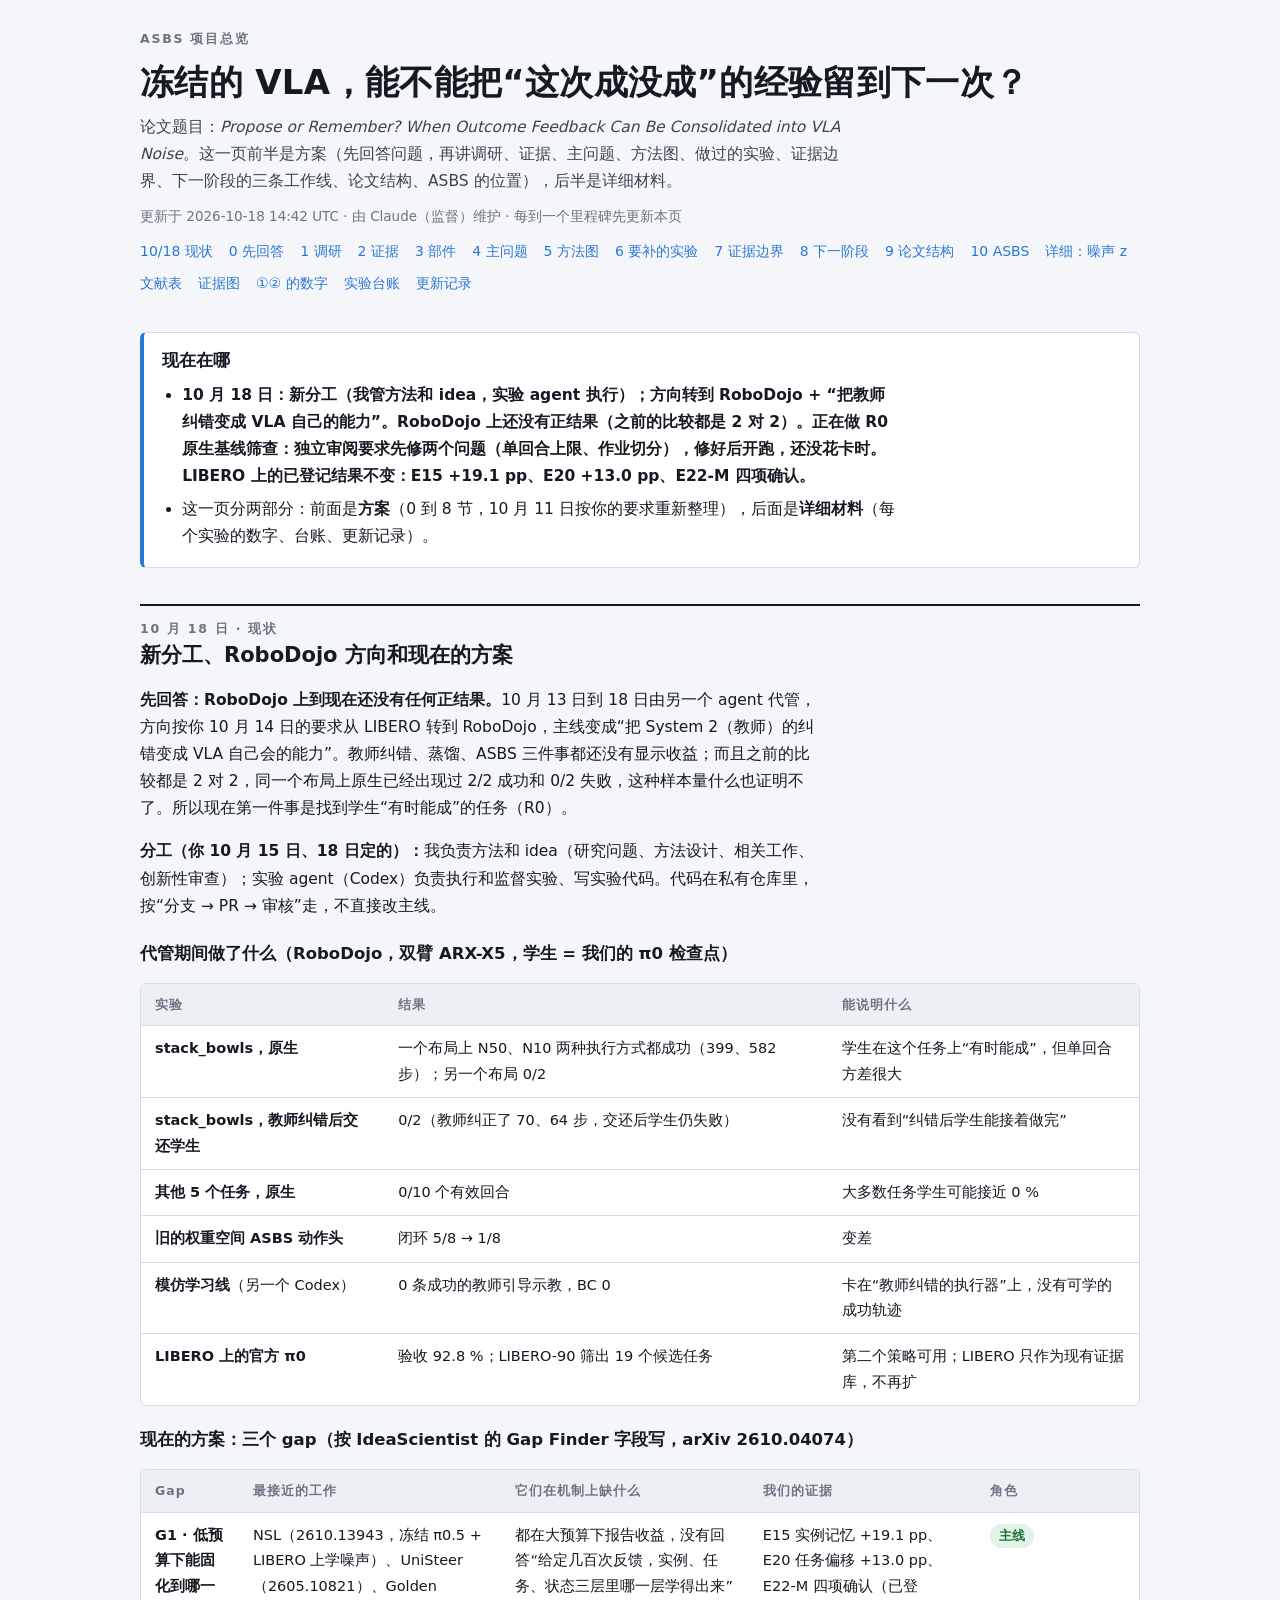
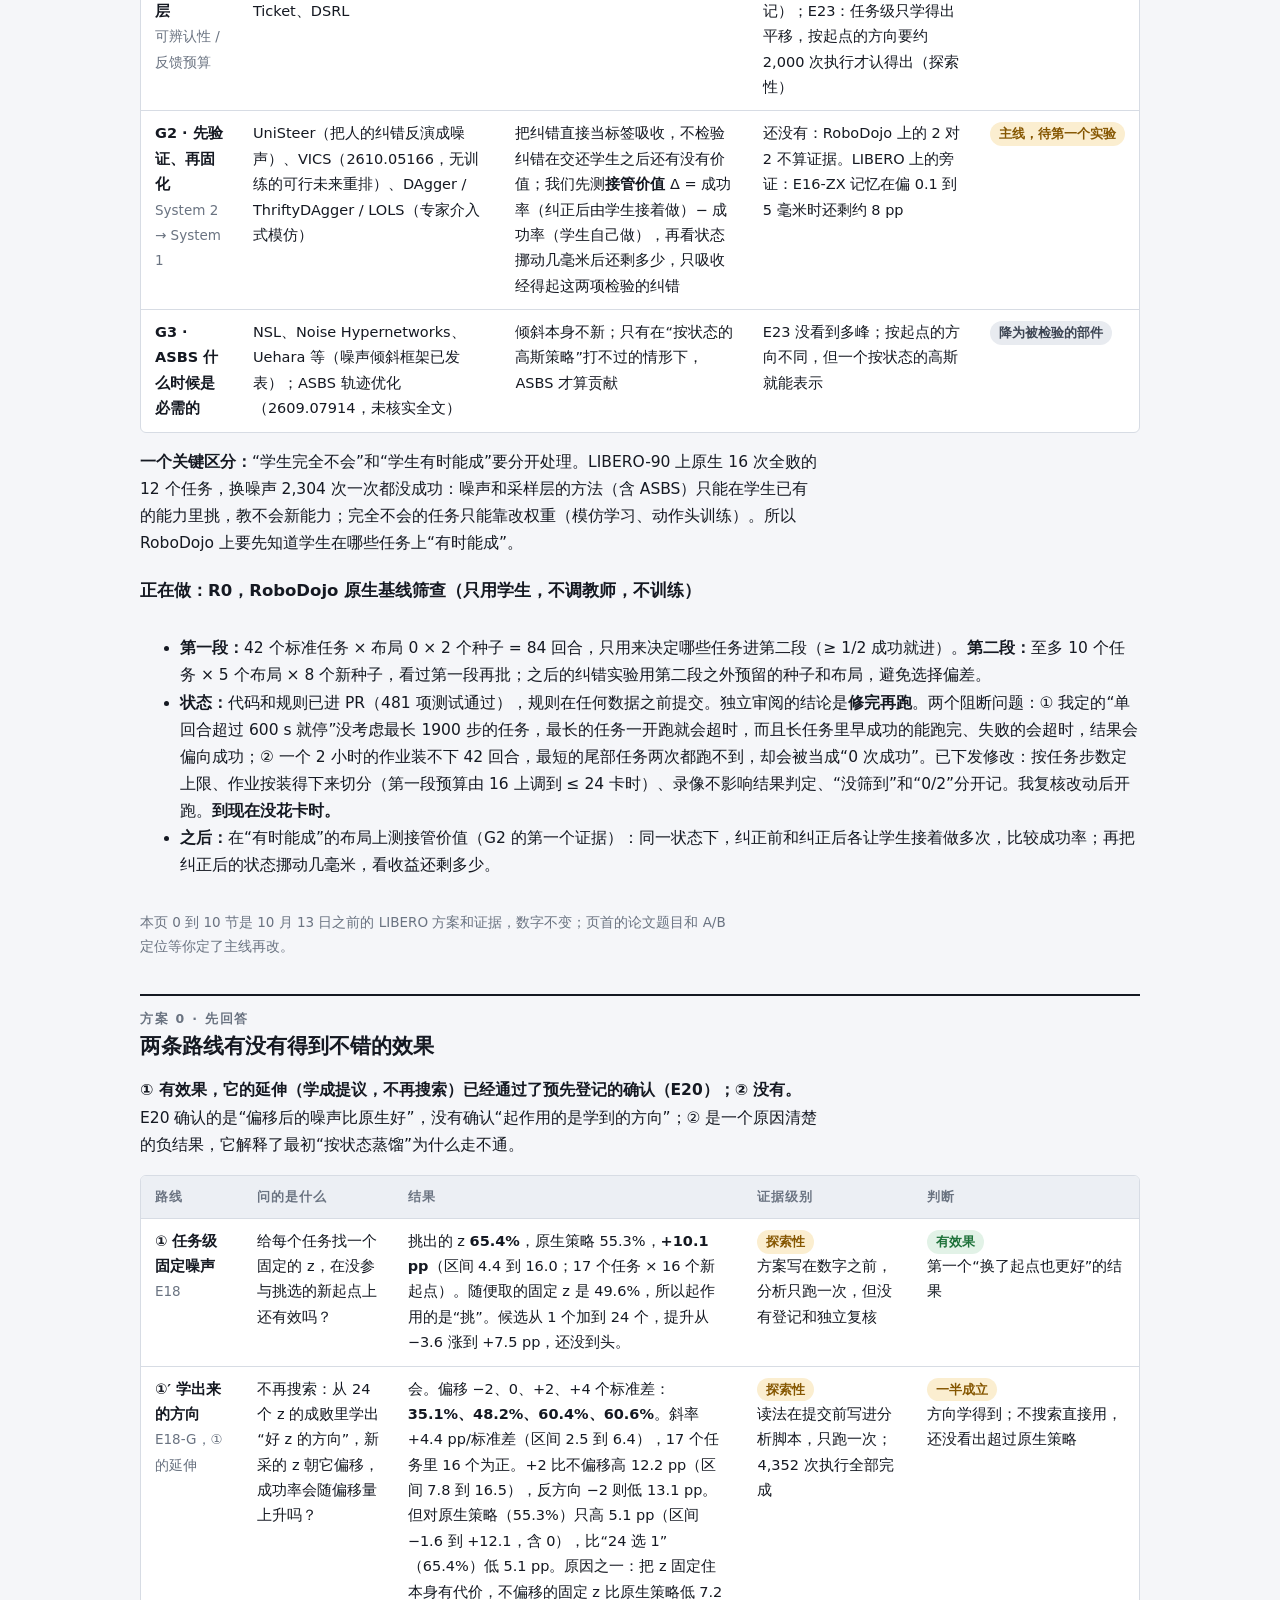
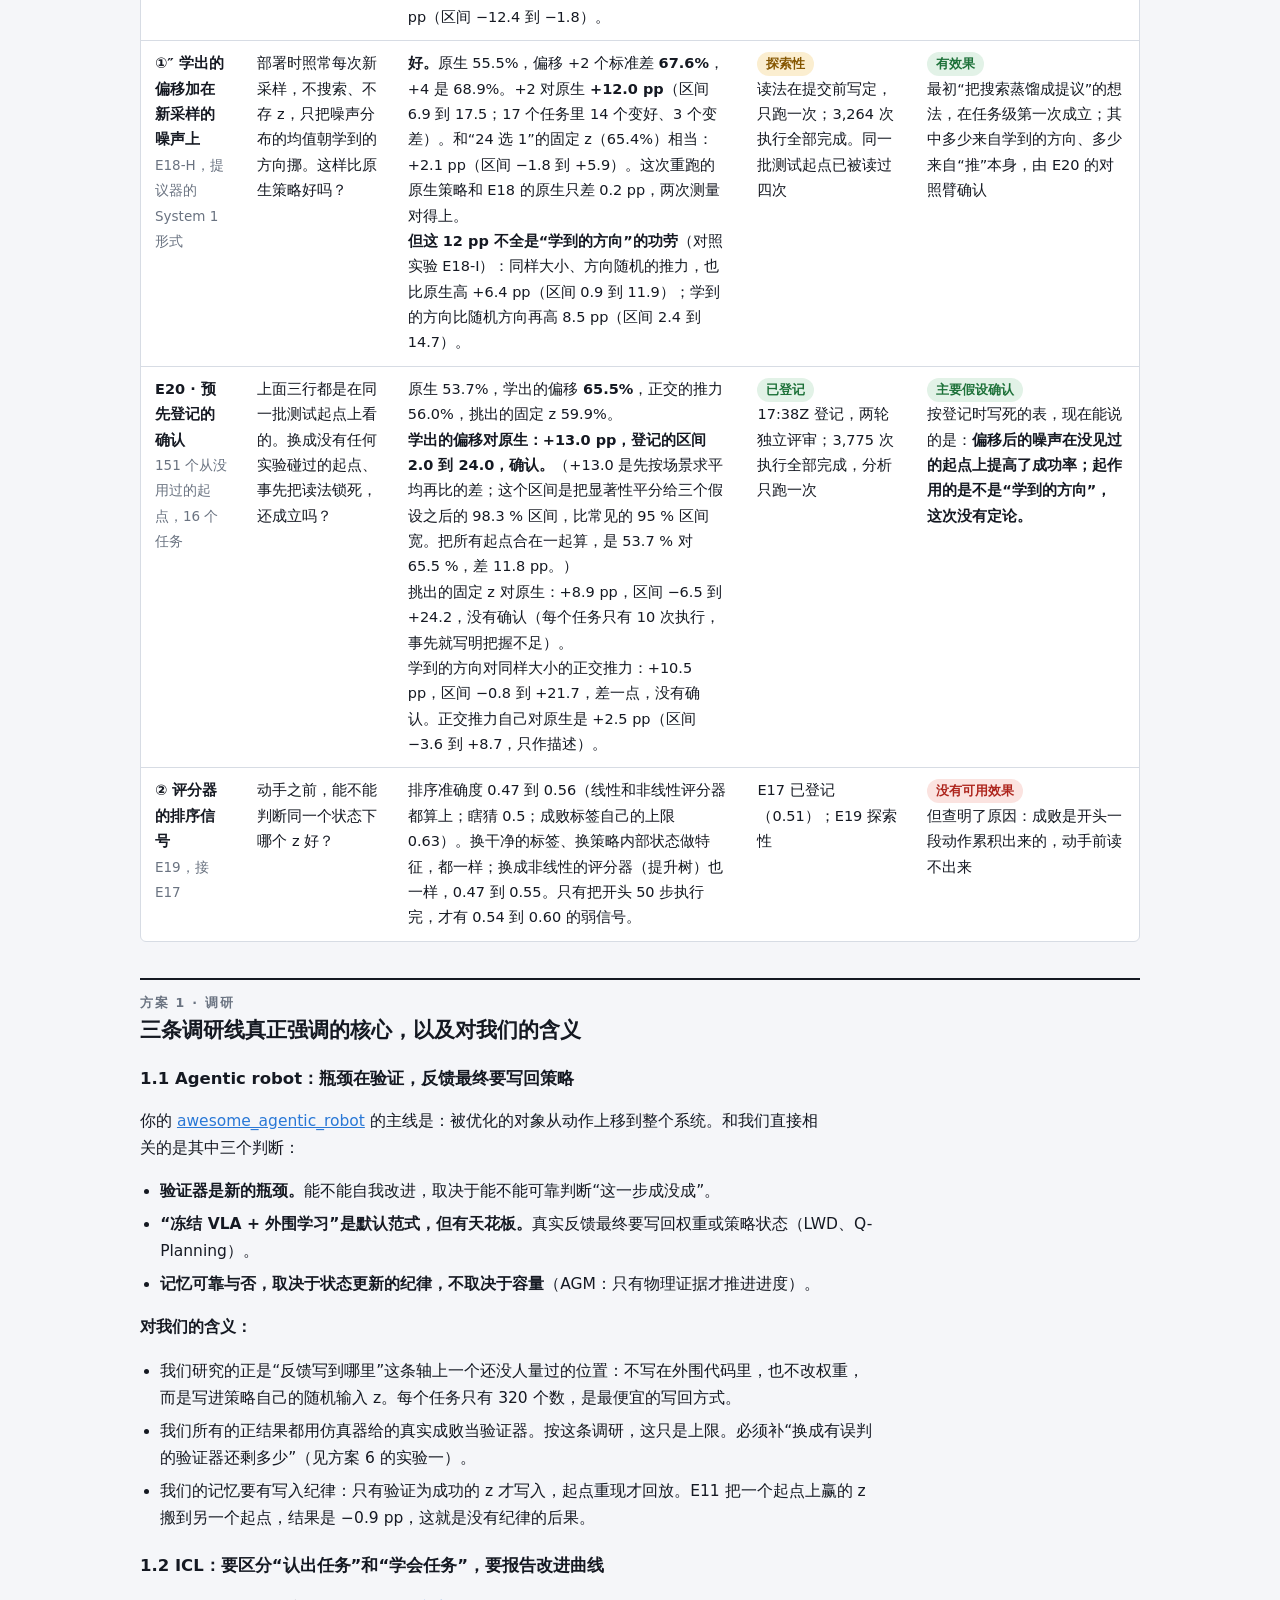
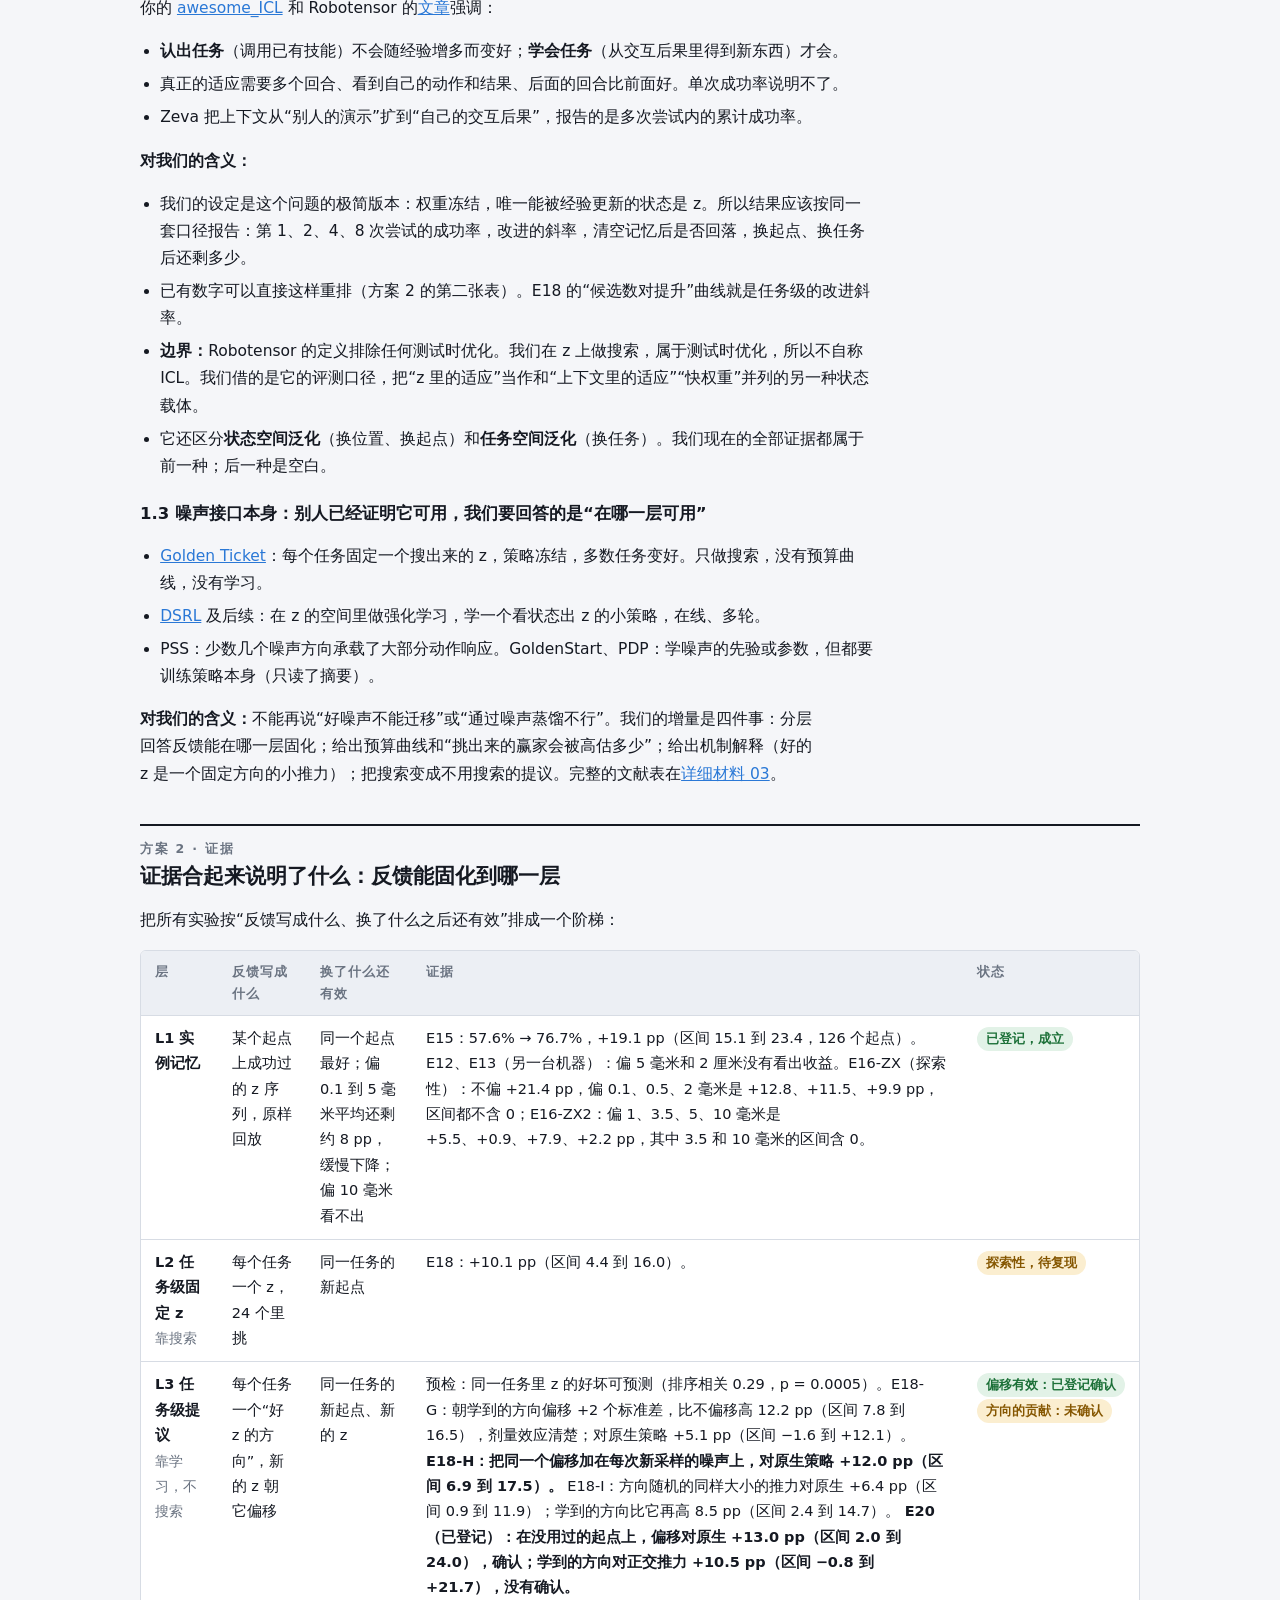
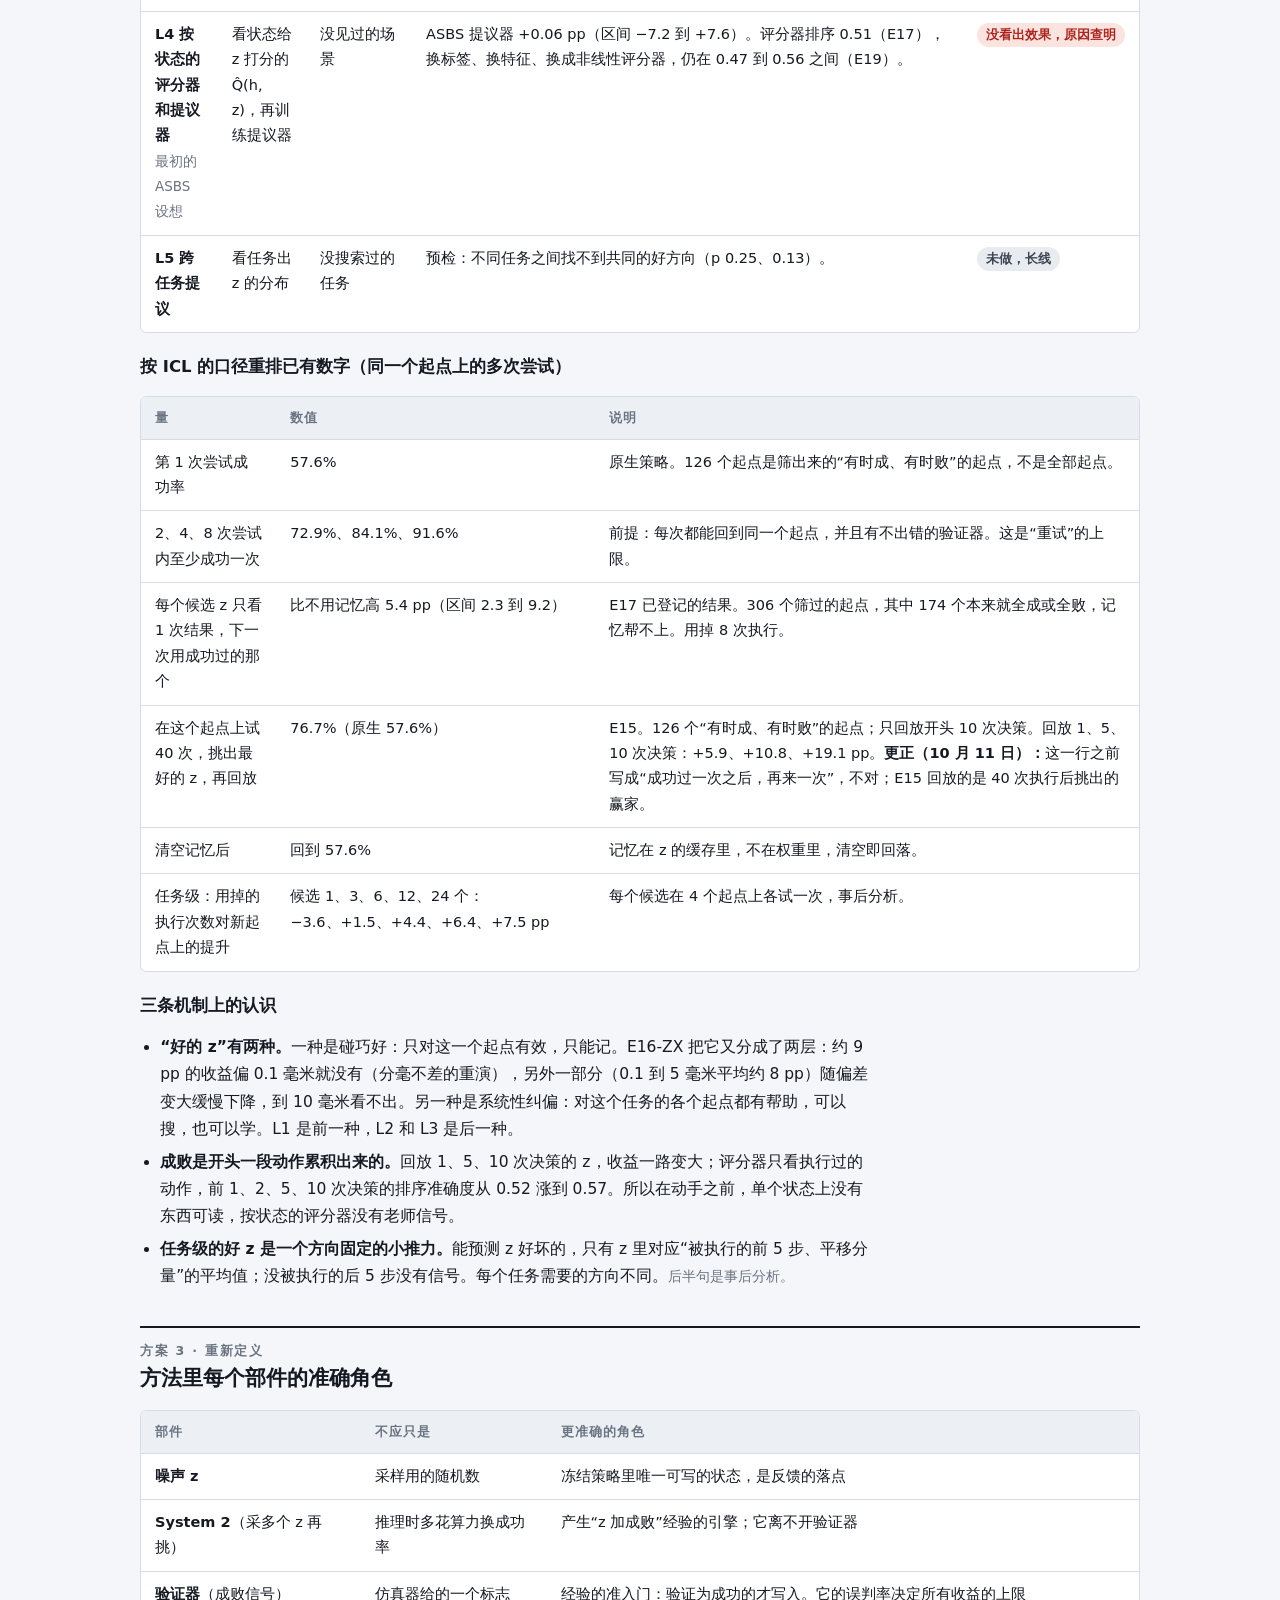
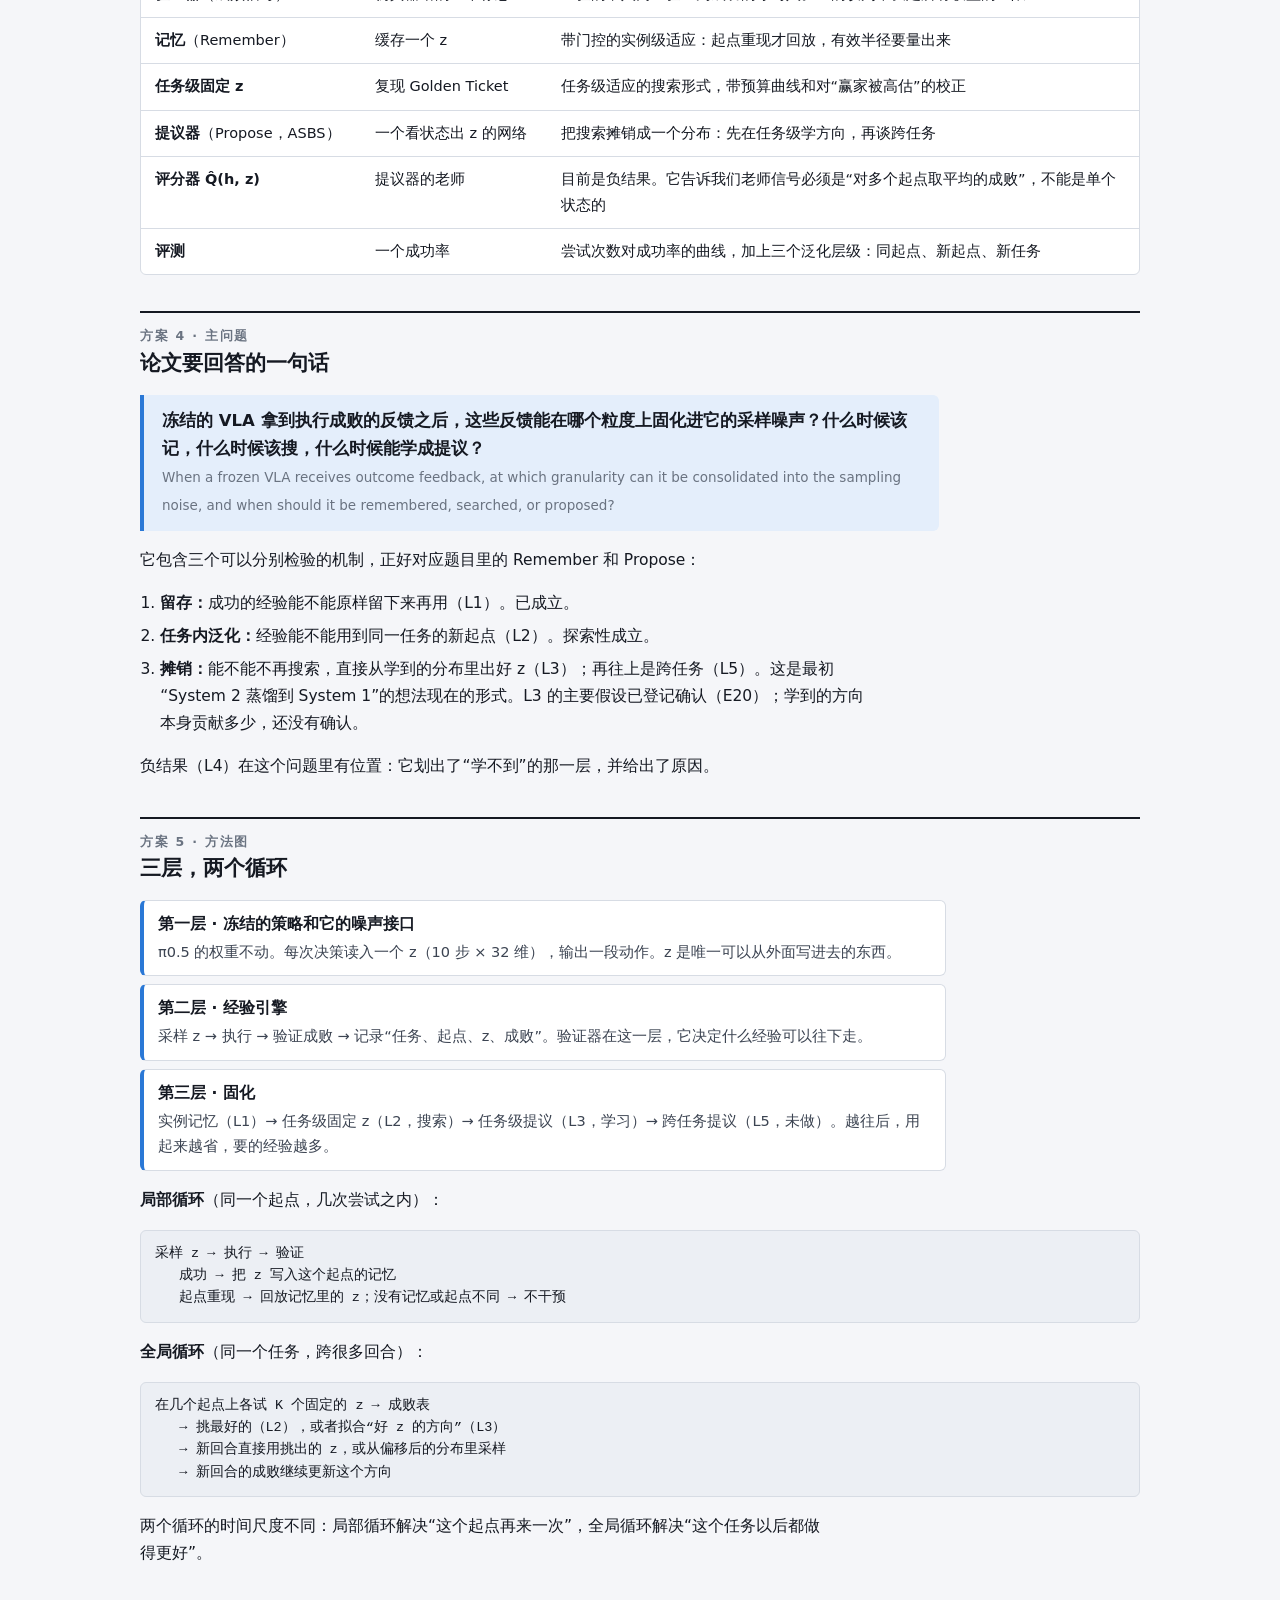
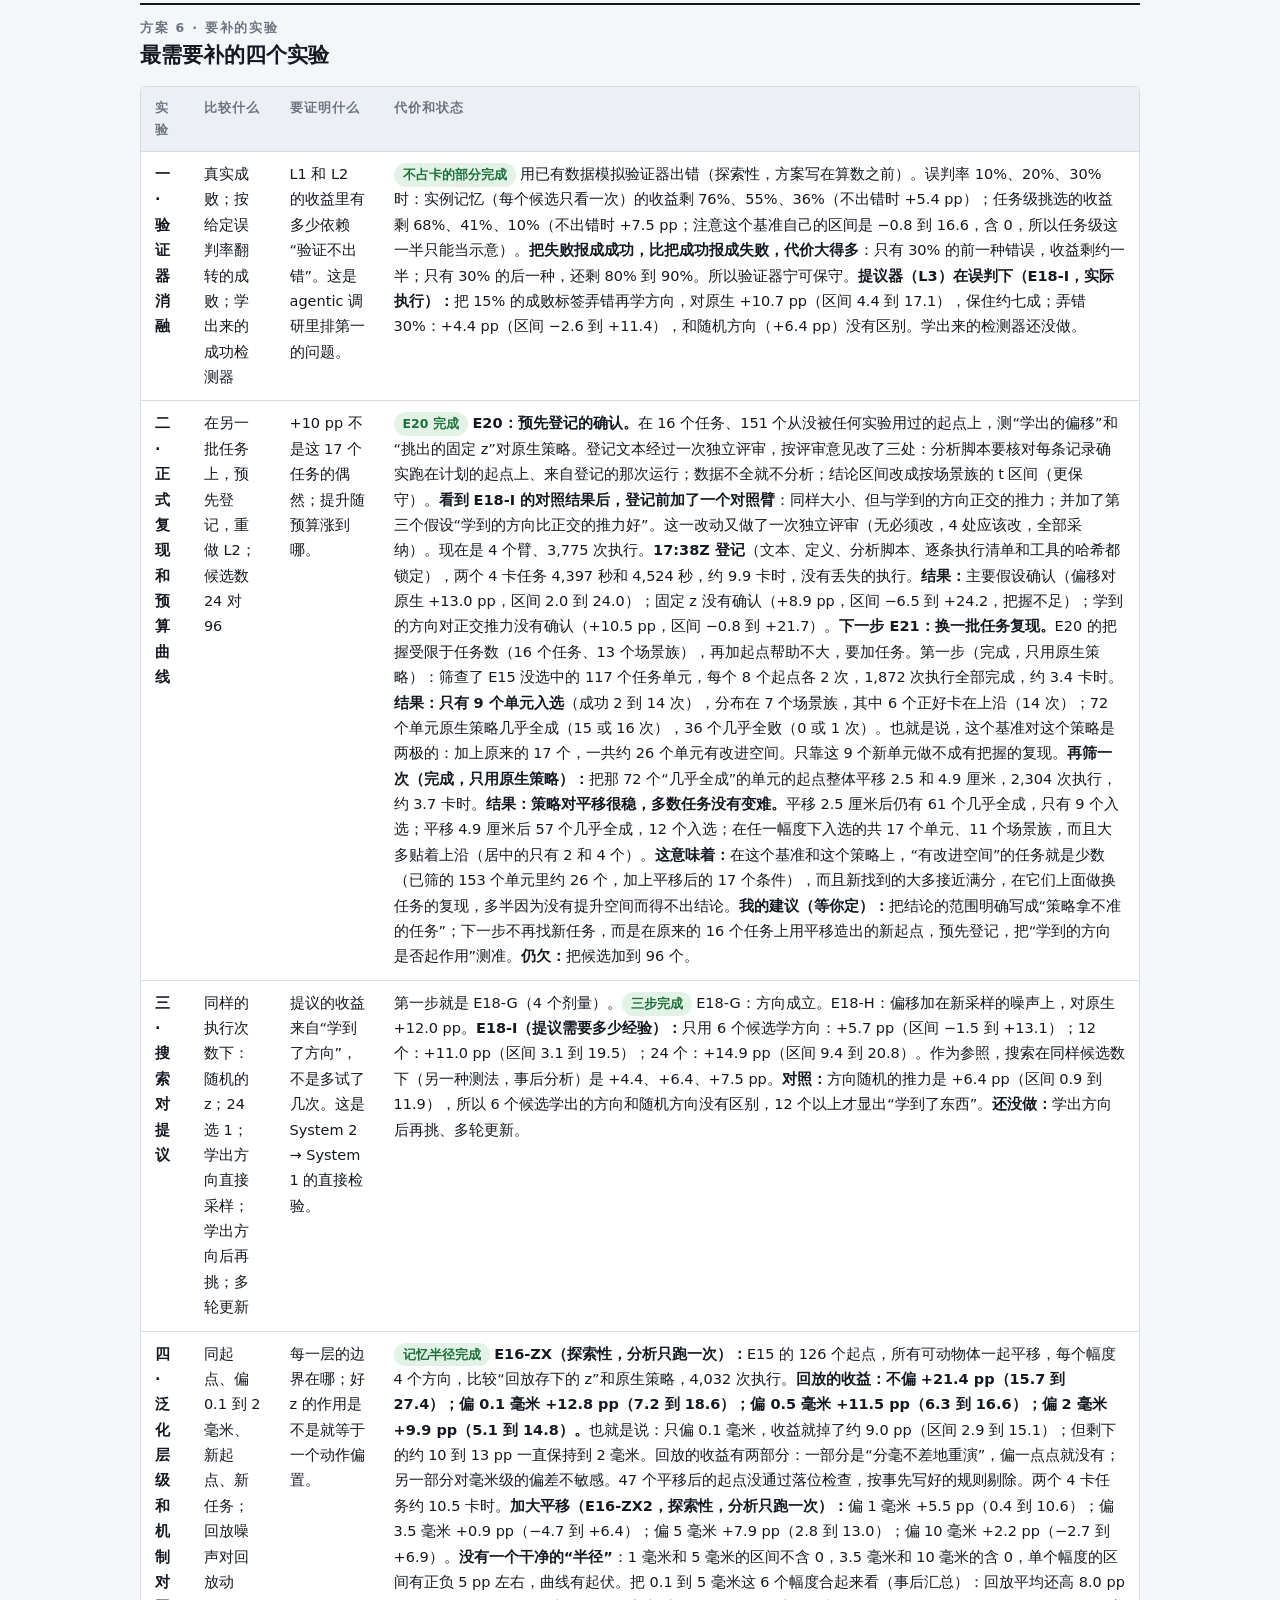
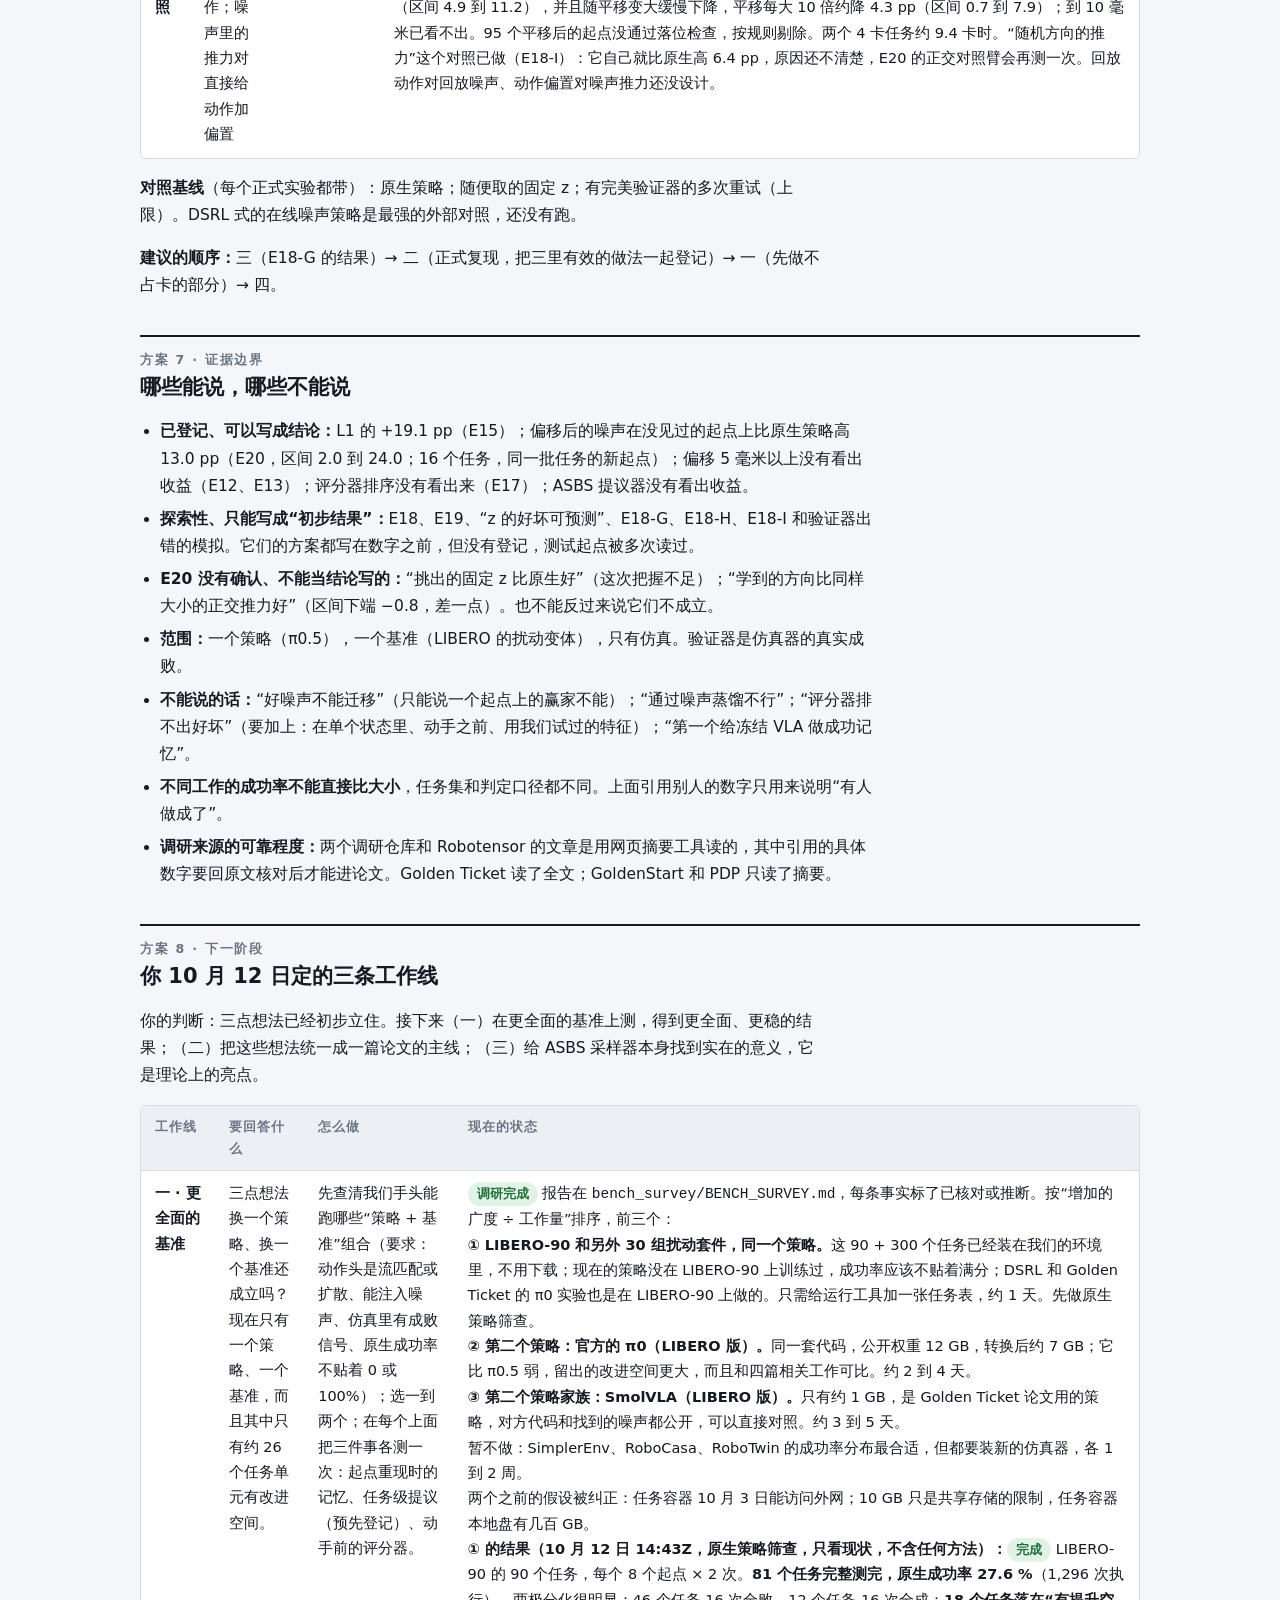
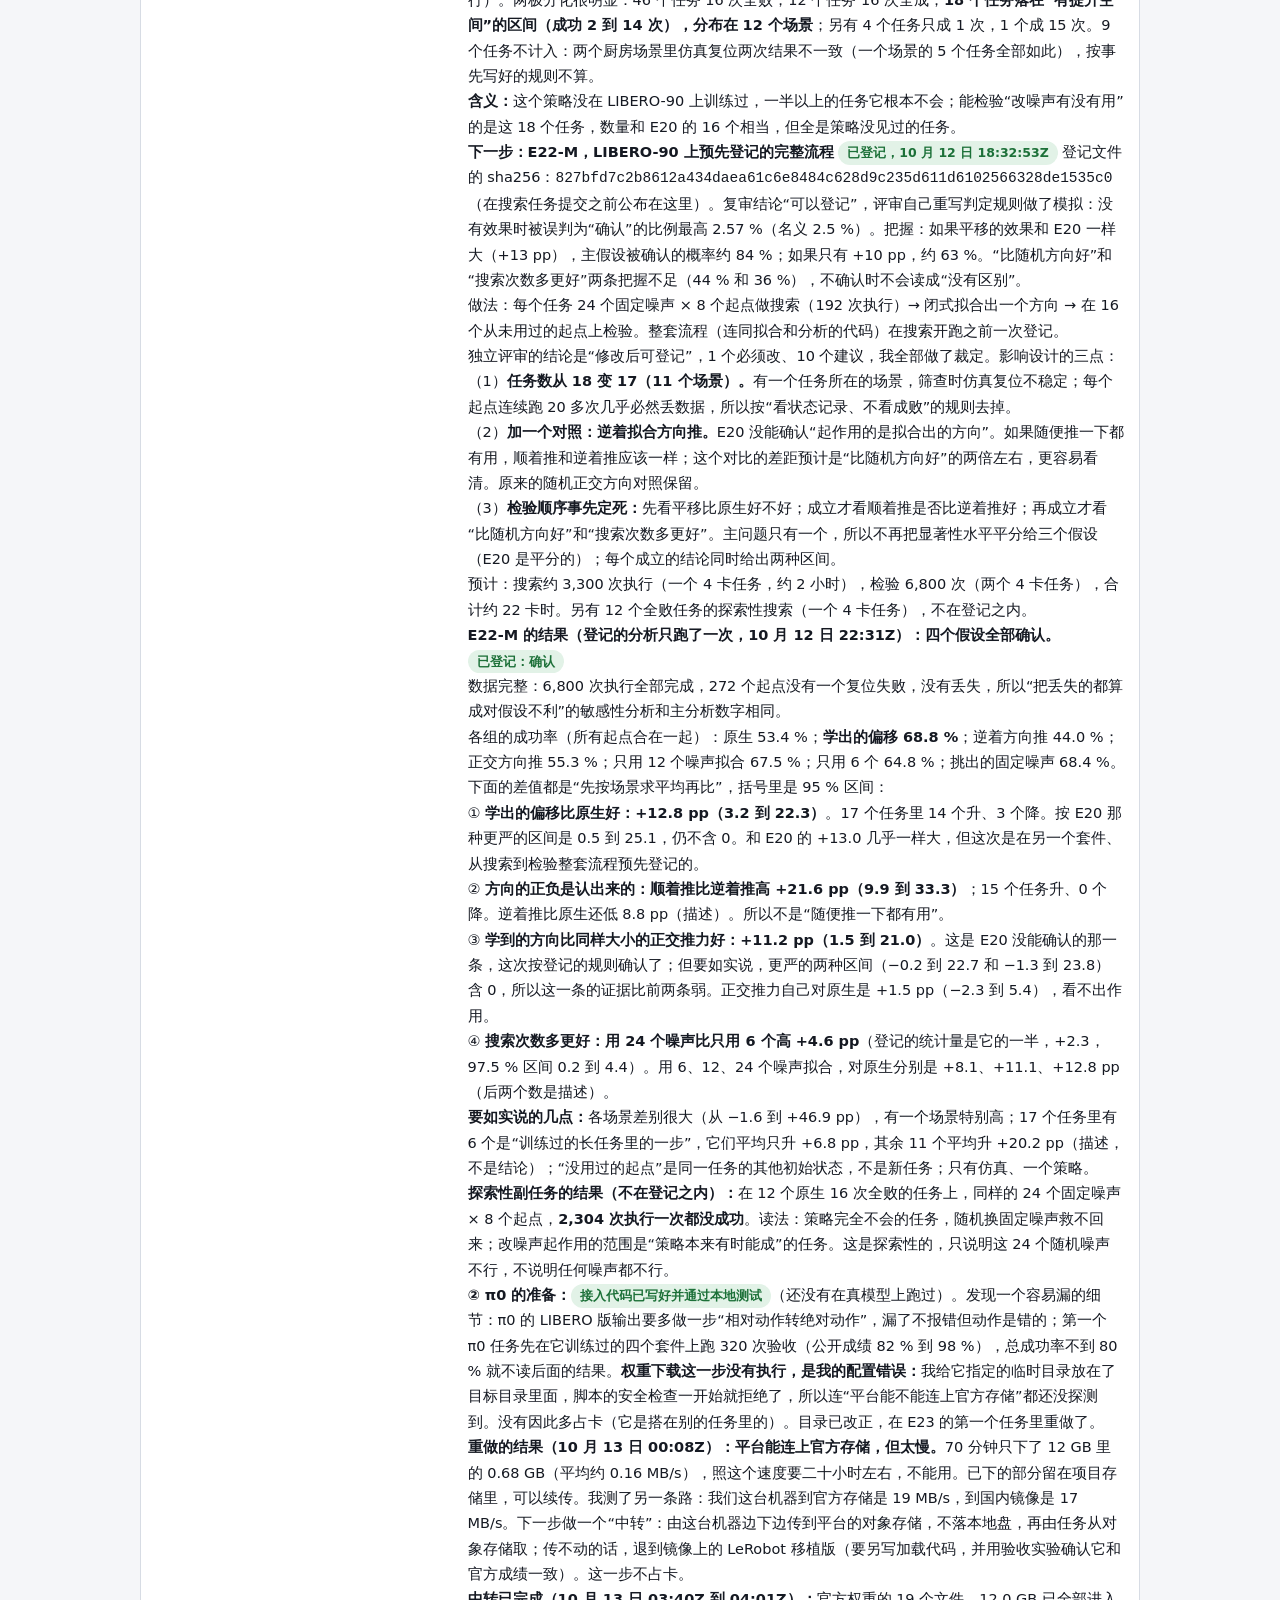
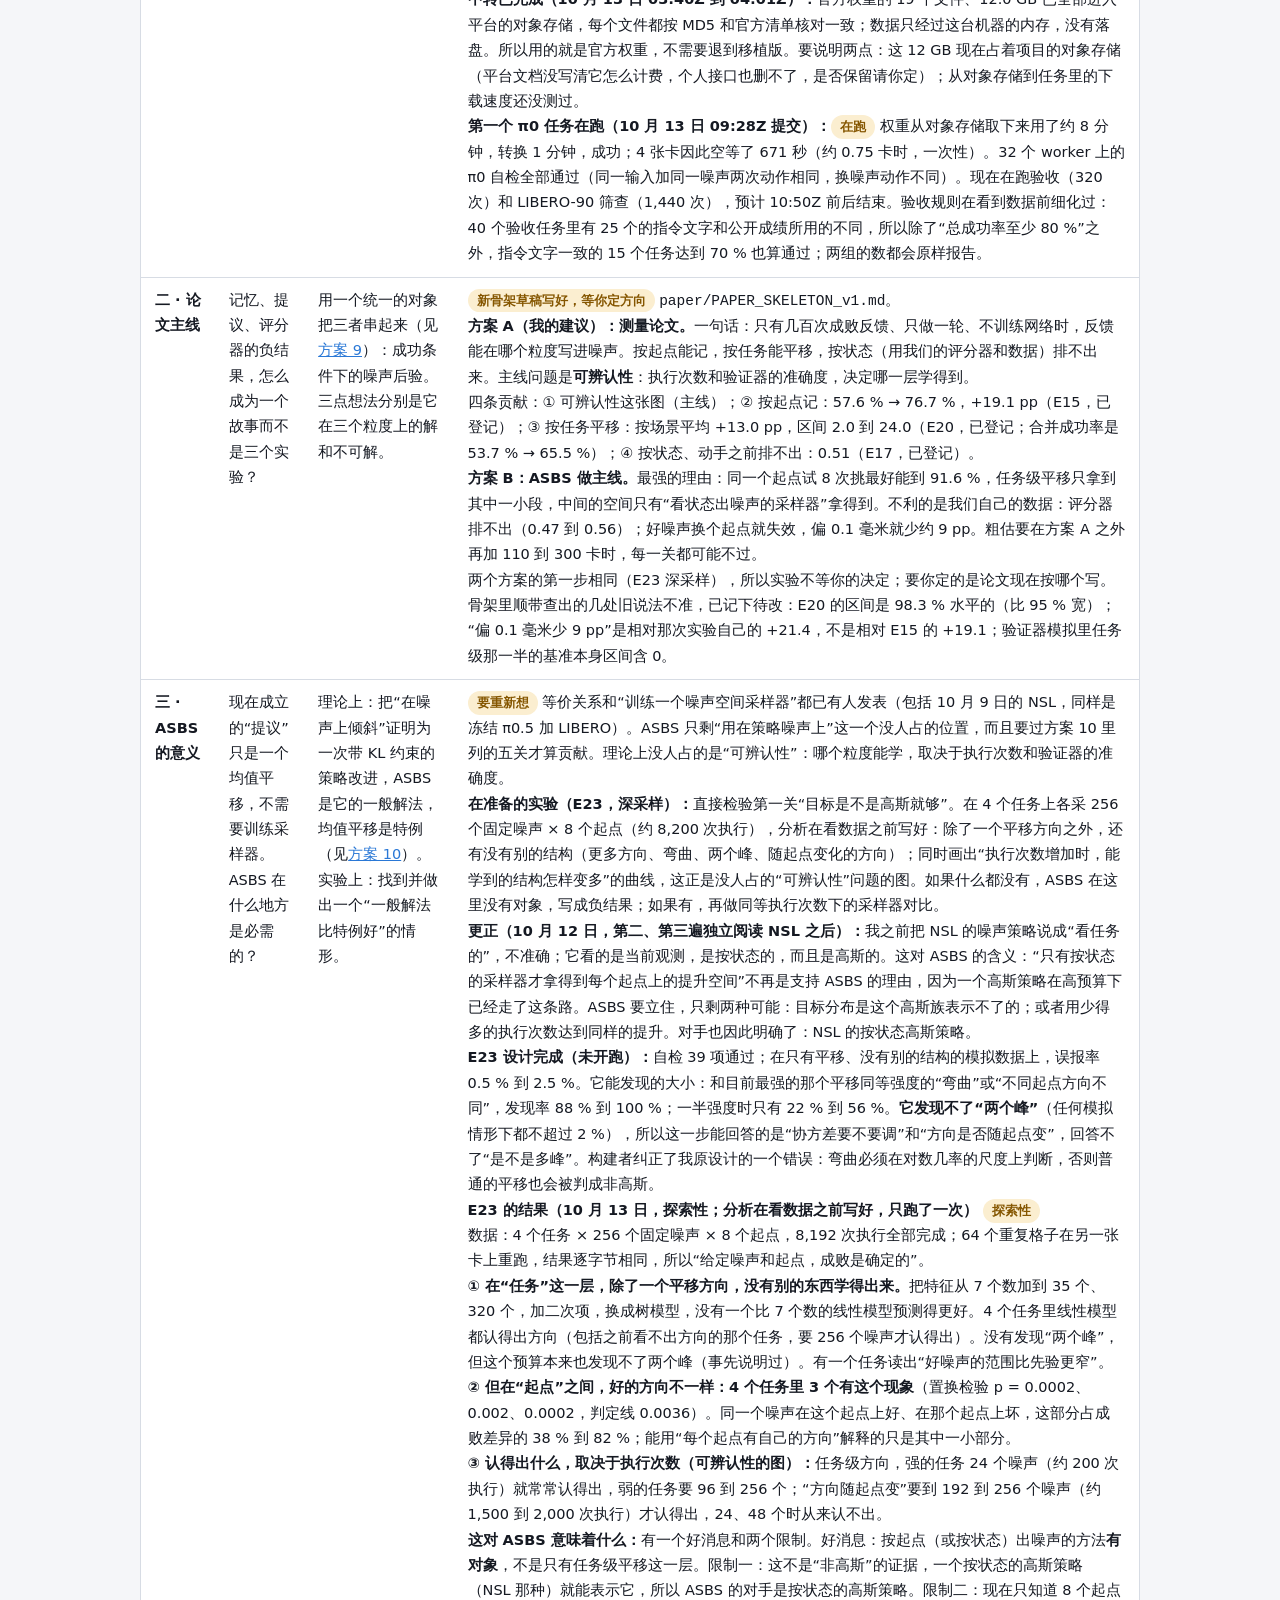
==== commit 8aa8f9bf: "Overview update 10-18T14:42Z Co-Authored-By: Claude Opus 5.5 <noreply@anthropic.com>" ====
--- a/index.html
+++ b/index.html
@@ -109,19 +109,55 @@
   <div class="eyebrow">ASBS 项目总览</div>
   <h1>冻结的 VLA，能不能把“这次成没成”的经验留到下一次？</h1>
   <p class="sub">论文题目：<i>Propose or Remember? When Outcome Feedback Can Be Consolidated into VLA Noise</i>。这一页前半是方案（先回答问题，再讲调研、证据、主问题、方法图、做过的实验、证据边界、下一阶段的三条工作线、论文结构、ASBS 的位置），后半是详细材料。</p>
-  <div class="meta">更新于 2026-10-13 10:19 UTC · 由 Claude（监督）维护 · 每到一个里程碑先更新本页</div>
+  <div class="meta">更新于 2026-10-18 14:42 UTC · 由 Claude（监督）维护 · 每到一个里程碑先更新本页</div>
   <nav>
-    <a href="#p0">0 先回答</a><a href="#p1">1 调研</a><a href="#p2">2 证据</a><a href="#p3">3 部件</a><a href="#p4">4 主问题</a><a href="#p5">5 方法图</a><a href="#p6">6 要补的实验</a><a href="#p7">7 证据边界</a><a href="#p8">8 下一阶段</a><a href="#p9">9 论文结构</a><a href="#p10">10 ASBS</a><a href="#goal">详细：噪声 z</a><a href="#related">文献表</a><a href="#evidence">证据图</a><a href="#refine">①② 的数字</a><a href="#now">实验台账</a><a href="#log">更新记录</a>
+    <a href="#p18">10/18 现状</a><a href="#p0">0 先回答</a><a href="#p1">1 调研</a><a href="#p2">2 证据</a><a href="#p3">3 部件</a><a href="#p4">4 主问题</a><a href="#p5">5 方法图</a><a href="#p6">6 要补的实验</a><a href="#p7">7 证据边界</a><a href="#p8">8 下一阶段</a><a href="#p9">9 论文结构</a><a href="#p10">10 ASBS</a><a href="#goal">详细：噪声 z</a><a href="#related">文献表</a><a href="#evidence">证据图</a><a href="#refine">①② 的数字</a><a href="#now">实验台账</a><a href="#log">更新记录</a>
   </nav>
 </header>
 
 <div class="now">
   <h3>现在在哪</h3>
   <ul>
-    <li><b>10 月 13 日：平台 08:15Z 恢复。<b>E23（探索性）：</b>任务级除了平移没有别的结构；但 4 个任务里 3 个“好的方向随起点不同”，按起点或按状态出噪声有对象（要约 2,000 次执行才认得出）。第一个 π0 任务在跑。<b>10 月 12 日的主结果：E22-M（已登记）四个假设全部确认</b>：LIBERO-90 的 17 个任务、272 个没用过的起点上，学出的偏移比原生高 +12.8 pp（95 % 区间 3.2 到 22.3）。</b></li>
+    <li><b>10 月 18 日：新分工（我管方法和 idea，实验 agent 执行）；方向转到 RoboDojo + “把教师纠错变成 VLA 自己的能力”。RoboDojo 上还没有正结果（之前的比较都是 2 对 2）。正在做 R0 原生基线筛查：独立审阅要求先修两个问题（单回合上限、作业切分），修好后开跑，还没花卡时。LIBERO 上的已登记结果不变：E15 +19.1 pp、E20 +13.0 pp、E22-M 四项确认。</b></li>
     <li>这一页分两部分：前面是<b>方案</b>（0 到 8 节，10 月 11 日按你的要求重新整理），后面是<b>详细材料</b>（每个实验的数字、台账、更新记录）。</li>
   </ul>
 </div>
+
+<section id="p18" class="plan">
+  <div class="sec-head"><div class="eyebrow">10 月 18 日 · 现状</div><h2>新分工、RoboDojo 方向和现在的方案</h2></div>
+  <p><b>先回答：RoboDojo 上到现在还没有任何正结果。</b>10 月 13 日到 18 日由另一个 agent 代管，方向按你 10 月 14 日的要求从 LIBERO 转到 RoboDojo，主线变成“把 System 2（教师）的纠错变成 VLA 自己会的能力”。教师纠错、蒸馏、ASBS 三件事都还没有显示收益；而且之前的比较都是 2 对 2，同一个布局上原生已经出现过 2/2 成功和 0/2 失败，这种样本量什么也证明不了。所以现在第一件事是找到学生“有时能成”的任务（R0）。</p>
+  <p><b>分工（你 10 月 15 日、18 日定的）：</b>我负责方法和 idea（研究问题、方法设计、相关工作、创新性审查）；实验 agent（Codex）负责执行和监督实验、写实验代码。代码在私有仓库里，按“分支 → PR → 审核”走，不直接改主线。</p>
+  <h3>代管期间做了什么（RoboDojo，双臂 ARX-X5，学生 = 我们的 π0 检查点）</h3>
+  <div class="tbl"><table>
+    <thead><tr><th>实验</th><th>结果</th><th>能说明什么</th></tr></thead>
+    <tbody>
+      <tr><td><b>stack_bowls，原生</b></td><td>一个布局上 N50、N10 两种执行方式都成功（399、582 步）；另一个布局 0/2</td><td>学生在这个任务上“有时能成”，但单回合方差很大</td></tr>
+      <tr><td><b>stack_bowls，教师纠错后交还学生</b></td><td>0/2（教师纠正了 70、64 步，交还后学生仍失败）</td><td>没有看到“纠错后学生能接着做完”</td></tr>
+      <tr><td><b>其他 5 个任务，原生</b></td><td>0/10 个有效回合</td><td>大多数任务学生可能接近 0 %</td></tr>
+      <tr><td><b>旧的权重空间 ASBS 动作头</b></td><td>闭环 5/8 → 1/8</td><td>变差</td></tr>
+      <tr><td><b>模仿学习线</b>（另一个 Codex）</td><td>0 条成功的教师引导示教，BC 0</td><td>卡在“教师纠错的执行器”上，没有可学的成功轨迹</td></tr>
+      <tr><td><b>LIBERO 上的官方 π0</b></td><td>验收 92.8 %；LIBERO-90 筛出 19 个候选任务</td><td>第二个策略可用；LIBERO 只作为现有证据库，不再扩</td></tr>
+    </tbody>
+  </table></div>
+  <h3>现在的方案：三个 gap（按 IdeaScientist 的 Gap Finder 字段写，arXiv 2610.04074）</h3>
+  <div class="tbl"><table>
+    <thead><tr><th>Gap</th><th>最接近的工作</th><th>它们在机制上缺什么</th><th>我们的证据</th><th>角色</th></tr></thead>
+    <tbody>
+      <tr><td><b>G1 · 低预算下能固化到哪一层</b><br><span class="meta">可辨认性 / 反馈预算</span></td><td>NSL（2610.13943，冻结 π0.5 + LIBERO 上学噪声）、UniSteer（2605.10821）、Golden Ticket、DSRL</td><td>都在大预算下报告收益，没有回答“给定几百次反馈，实例、任务、状态三层里哪一层学得出来”</td><td>E15 实例记忆 +19.1 pp、E20 任务偏移 +13.0 pp、E22-M 四项确认（已登记）；E23：任务级只学得出平移，按起点的方向要约 2,000 次执行才认得出（探索性）</td><td><span class="tag t-good">主线</span></td></tr>
+      <tr><td><b>G2 · 先验证、再固化</b><br><span class="meta">System 2 → System 1</span></td><td>UniSteer（把人的纠错反演成噪声）、VICS（2610.05166，无训练的可行未来重排）、DAgger / ThriftyDAgger / LOLS（专家介入式模仿）</td><td>把纠错直接当标签吸收，不检验纠错在交还学生之后还有没有价值；我们先测<b>接管价值</b> Δ = 成功率（纠正后由学生接着做）− 成功率（学生自己做），再看状态挪动几毫米后还剩多少，只吸收经得起这两项检验的纠错</td><td>还没有：RoboDojo 上的 2 对 2 不算证据。LIBERO 上的旁证：E16-ZX 记忆在偏 0.1 到 5 毫米时还剩约 8 pp</td><td><span class="tag t-warn">主线，待第一个实验</span></td></tr>
+      <tr><td><b>G3 · ASBS 什么时候是必需的</b></td><td>NSL、Noise Hypernetworks、Uehara 等（噪声倾斜框架已发表）；ASBS 轨迹优化（2609.07914，未核实全文）</td><td>倾斜本身不新；只有在“按状态的高斯策略”打不过的情形下，ASBS 才算贡献</td><td>E23 没看到多峰；按起点的方向不同，但一个按状态的高斯就能表示</td><td><span class="tag t-mute">降为被检验的部件</span></td></tr>
+    </tbody>
+  </table></div>
+  <p><b>一个关键区分：</b>“学生完全不会”和“学生有时能成”要分开处理。LIBERO-90 上原生 16 次全败的 12 个任务，换噪声 2,304 次一次都没成功：噪声和采样层的方法（含 ASBS）只能在学生已有的能力里挑，教不会新能力；完全不会的任务只能靠改权重（模仿学习、动作头训练）。所以 RoboDojo 上要先知道学生在哪些任务上“有时能成”。</p>
+  <h3>正在做：R0，RoboDojo 原生基线筛查（只用学生，不调教师，不训练）</h3>
+  <ul>
+    <li><b>第一段：</b>42 个标准任务 × 布局 0 × 2 个种子 = 84 回合，只用来决定哪些任务进第二段（≥ 1/2 成功就进）。<b>第二段：</b>至多 10 个任务 × 5 个布局 × 8 个新种子，看过第一段再批；之后的纠错实验用第二段之外预留的种子和布局，避免选择偏差。</li>
+    <li><b>状态：</b>代码和规则已进 PR（481 项测试通过），规则在任何数据之前提交。独立审阅的结论是<b>修完再跑</b>。两个阻断问题：① 我定的“单回合超过 600 s 就停”没考虑最长 1900 步的任务，最长的任务一开跑就会超时，而且长任务里早成功的能跑完、失败的会超时，结果会偏向成功；② 一个 2 小时的作业装不下 42 回合，最短的尾部任务两次都跑不到，却会被当成“0 次成功”。已下发修改：按任务步数定上限、作业按装得下来切分（第一段预算由 16 上调到 ≤ 24 卡时）、录像不影响结果判定、“没筛到”和“0/2”分开记。我复核改动后开跑。<b>到现在没花卡时。</b></li>
+    <li><b>之后：</b>在“有时能成”的布局上测接管价值（G2 的第一个证据）：同一状态下，纠正前和纠正后各让学生接着做多次，比较成功率；再把纠正后的状态挪动几毫米，看收益还剩多少。</li>
+  </ul>
+  <p class="meta">本页 0 到 10 节是 10 月 13 日之前的 LIBERO 方案和证据，数字不变；页首的论文题目和 A/B 定位等你定了主线再改。</p>
+
+</section>
 
 <section id="p0" class="plan">
   <div class="sec-head"><div class="eyebrow">方案 0 · 先回答</div><h2>两条路线有没有得到不错的效果</h2></div>
@@ -313,7 +349,7 @@
       </tbody>
     </table>
   </div>
-  <p><b>仍需你定的：</b>1. <b>定位：</b>论文按 A（低预算、预先登记的测量论文，主线是“可辨认性”）还是 B（ASBS 做主线）写？E23 的新证据：任务级只有平移；但好的方向随起点变，按状态出噪声有对象（对手是按状态的高斯策略）。2. π0 官方权重 12 GB 现在放在项目的对象存储里，转换后的 7 GB 在项目存储里；对象存储的计费方式平台文档没写清，是否保留那 12 GB 请你定。3. 个人存储的 100 GB 配额是被同一账号下别的项目占满的（safelab 36 GB，astra_input_experiments 30 GB，safeot 6 GB）；那些文件我没有动，是否清理请你定。4. 集群 B 上 7 月的旧 rollout 数据（81 GB）删或迁需要你点头。</p>
+  <p><b>仍需你定的：</b>1. <b>主线：</b>采用 G1（低预算下能固化到哪一层）+ G2（先验证、再固化），ASBS 作为被检验的部件？2. 学生几乎 0 % 的任务，是否接受走权重空间（模仿学习 / 动作头训练）来“教会”，和噪声层的方法分开报告？3. R0 第一段预算由 16 上调到 ≤ 24 卡时，为了让每个任务都跑满官方步数；我已批，不同意请说。4. π0 官方权重 12 GB 在项目的对象存储里，是否保留请你定。5. 个人存储的 100 GB 配额被同一账号下别的项目占满，那些文件我没有动，是否清理请你定。6. 集群 B 上 7 月的旧 rollout 数据（81 GB）删或迁需要你点头。</p>
 </section>
 
 <section id="p9" class="plan">
@@ -1032,7 +1068,7 @@
     <div><b>你的决定（10 月 10 日）</b><span>实验继续推进；可用的机器都可以用，也可以提交训练任务，但不能浪费：每个任务要把卡用满，不多提。实验过程中要根据反馈继续完善方案。共享服务器的磁盘和环境问题由我清理。</span></div>
     <div><b>本阶段计划</b><span>见<a href="#p8">方案 8</a> 的三条工作线。</span></div>
     <div><b>用卡原则</b><span>同一时间我们在排队或运行的任务最多 2 个；不让任务在容器里空等；一个任务结束、结果看过，再提下一个。每次启动前在这里写明用多少卡、多久、为了回答什么。</span></div>
-    <div><b>仍需你定的</b><span>1. <b>定位：</b>论文按 A（低预算、预先登记的测量论文，主线是“可辨认性”）还是 B（ASBS 做主线）写？E23 的新证据：任务级只有平移；但好的方向随起点变，按状态出噪声有对象（对手是按状态的高斯策略）。2. π0 官方权重 12 GB 现在放在项目的对象存储里，转换后的 7 GB 在项目存储里；对象存储的计费方式平台文档没写清，是否保留那 12 GB 请你定。3. 个人存储的 100 GB 配额是被同一账号下别的项目占满的（safelab 36 GB，astra_input_experiments 30 GB，safeot 6 GB）；那些文件我没有动，是否清理请你定。4. 集群 B 上 7 月的旧 rollout 数据（81 GB）删或迁需要你点头。</span></div>
+    <div><b>仍需你定的</b><span>1. <b>主线：</b>采用 G1（低预算下能固化到哪一层）+ G2（先验证、再固化），ASBS 作为被检验的部件？2. 学生几乎 0 % 的任务，是否接受走权重空间（模仿学习 / 动作头训练）来“教会”，和噪声层的方法分开报告？3. R0 第一段预算由 16 上调到 ≤ 24 卡时，为了让每个任务都跑满官方步数；我已批，不同意请说。4. π0 官方权重 12 GB 在项目的对象存储里，是否保留请你定。5. 个人存储的 100 GB 配额被同一账号下别的项目占满，那些文件我没有动，是否清理请你定。6. 集群 B 上 7 月的旧 rollout 数据（81 GB）删或迁需要你点头。</span></div>
   </div>
 </section>
 
@@ -1044,6 +1080,7 @@
     <li>推算的数字单独标“推算”，不和实测结果混在一起。</li>
   </ul>
   <ul class="log">
+    <li><time>10-18 14:42Z</time>新分工：我管方法和 idea，实验 agent 执行。补上 10 月 13 日到 18 日代管期间的进展（RoboDojo，无正结果）、现在的方案和三个 gap（G1 主线、G2 先验证再固化、G3 ASBS 降为部件）、R0 筛查的设计和审阅结论（先修单回合上限和作业切分）。</li>
     <li><time>10-13 10:19Z</time>平台 08:15Z 自己恢复（卡了 8 小时，原因在平台内部，额度、空闲卡、项目、镜像都正常）。E23 结果取回、合并、分析一次：任务级只有平移；3 个任务“方向随起点不同”；1 个任务“范围更窄”。第一个 π0 任务 09:28Z 提交：权重取回并转换成功，32 个 worker 自检通过，在跑验收和筛查。</li>
     <li><time>10-13 04:29Z</time>平台仍不创建任务：第三个提交（换了一套工具的只读探测）也停在同一阶段，额度和空闲卡正常，已请用户查看。π0 官方权重中转完成：19 个文件 12.0 GB 进入平台对象存储，全部按 MD5 核对一致，没有落本地盘。第一个 π0 任务的整套提交准备在做。</li>
     <li><time>10-13 00:40Z</time>E23 两个 8 卡任务完整结束（各 4,194 条，无掉线）；取回结果的小任务卡在平台“创建任务”这一步，等待中。π0 权重：平台到官方存储约 0.16 MB/s，不可用；这台机器到官方存储 19 MB/s，下一步做不落盘的中转。</li>
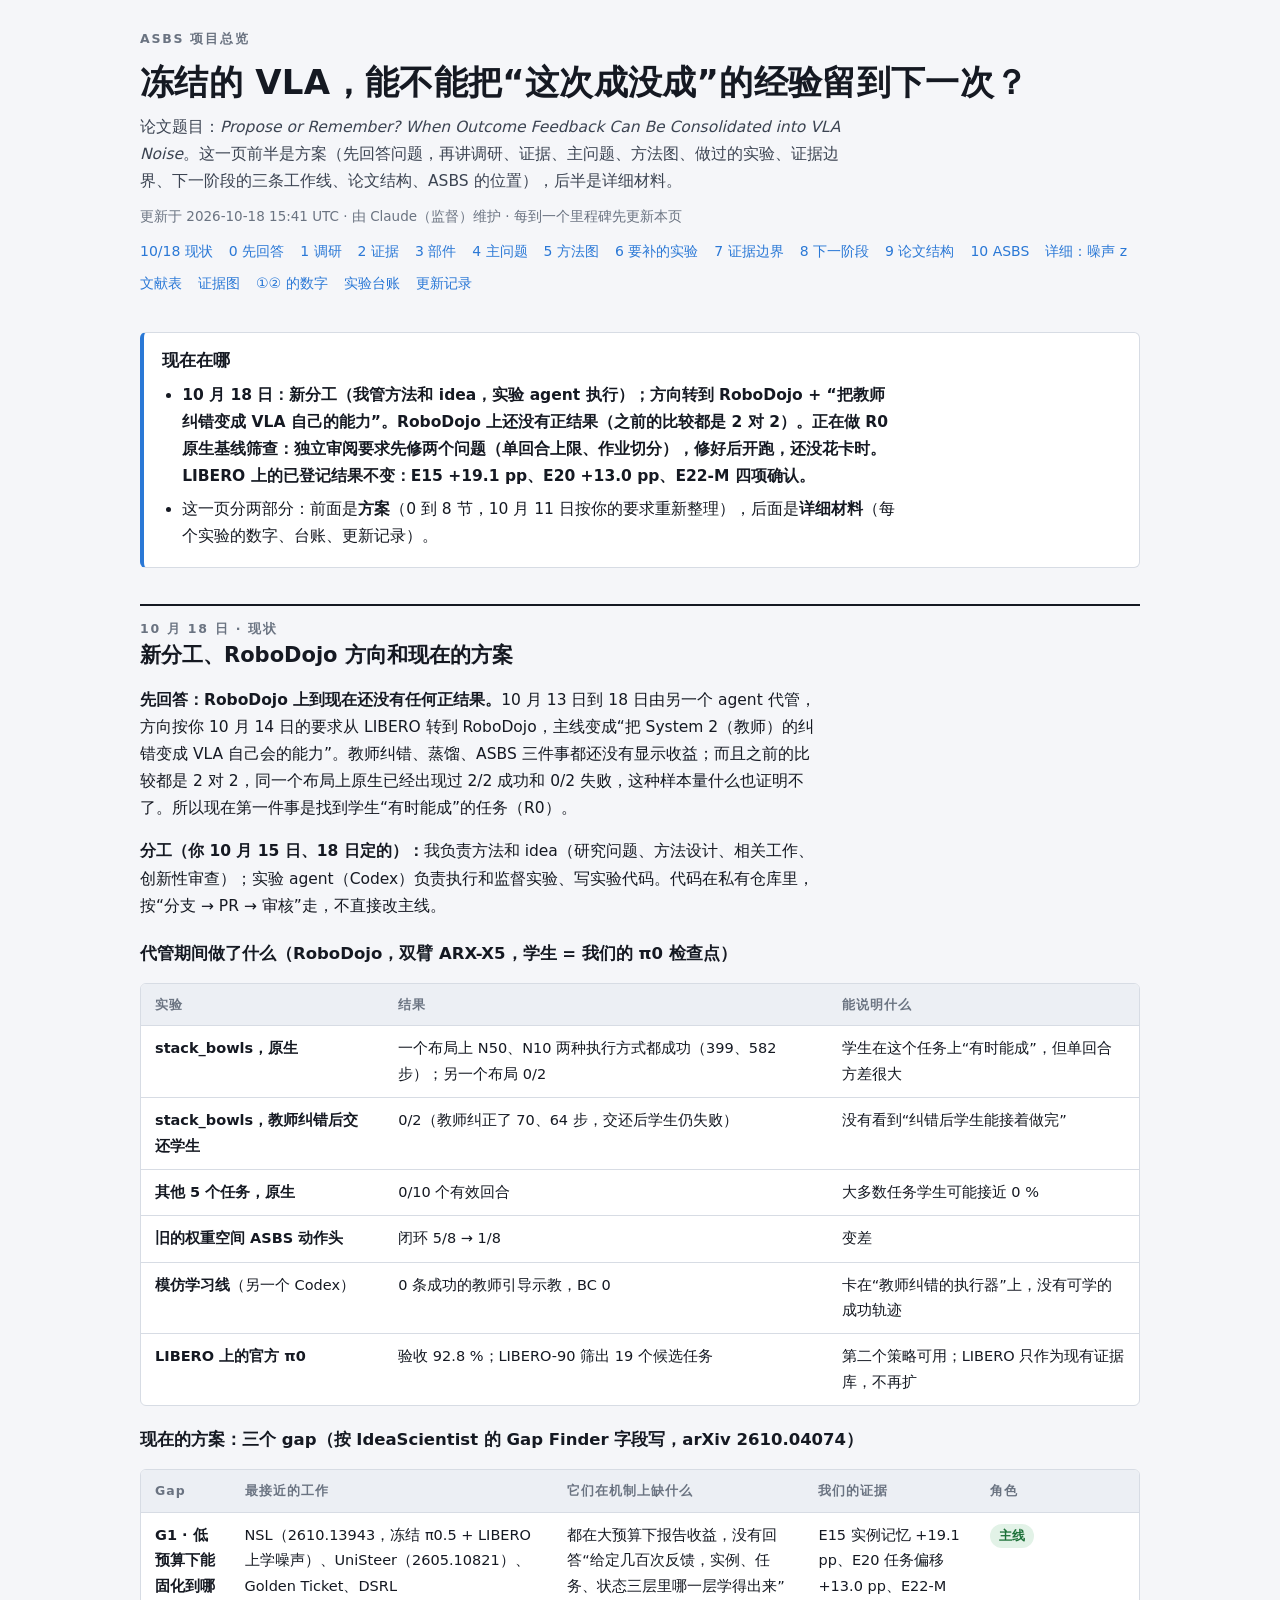
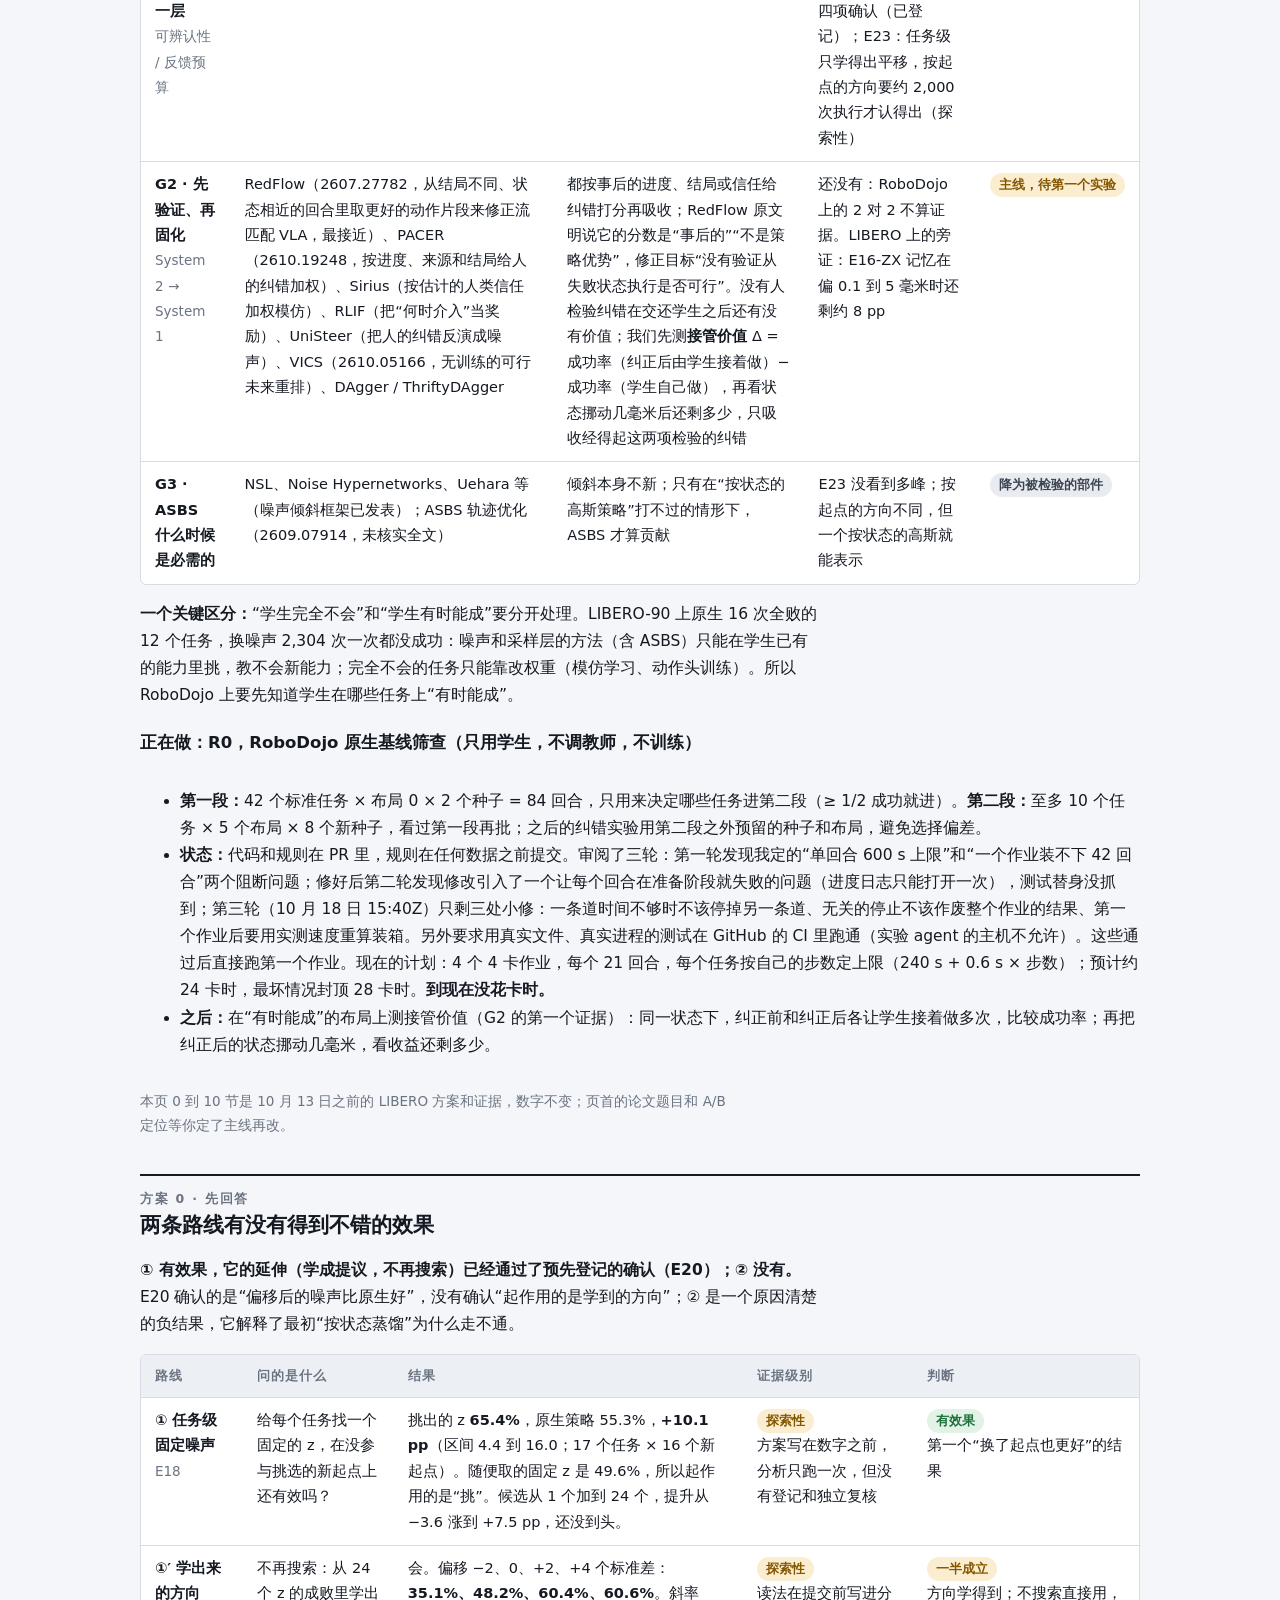
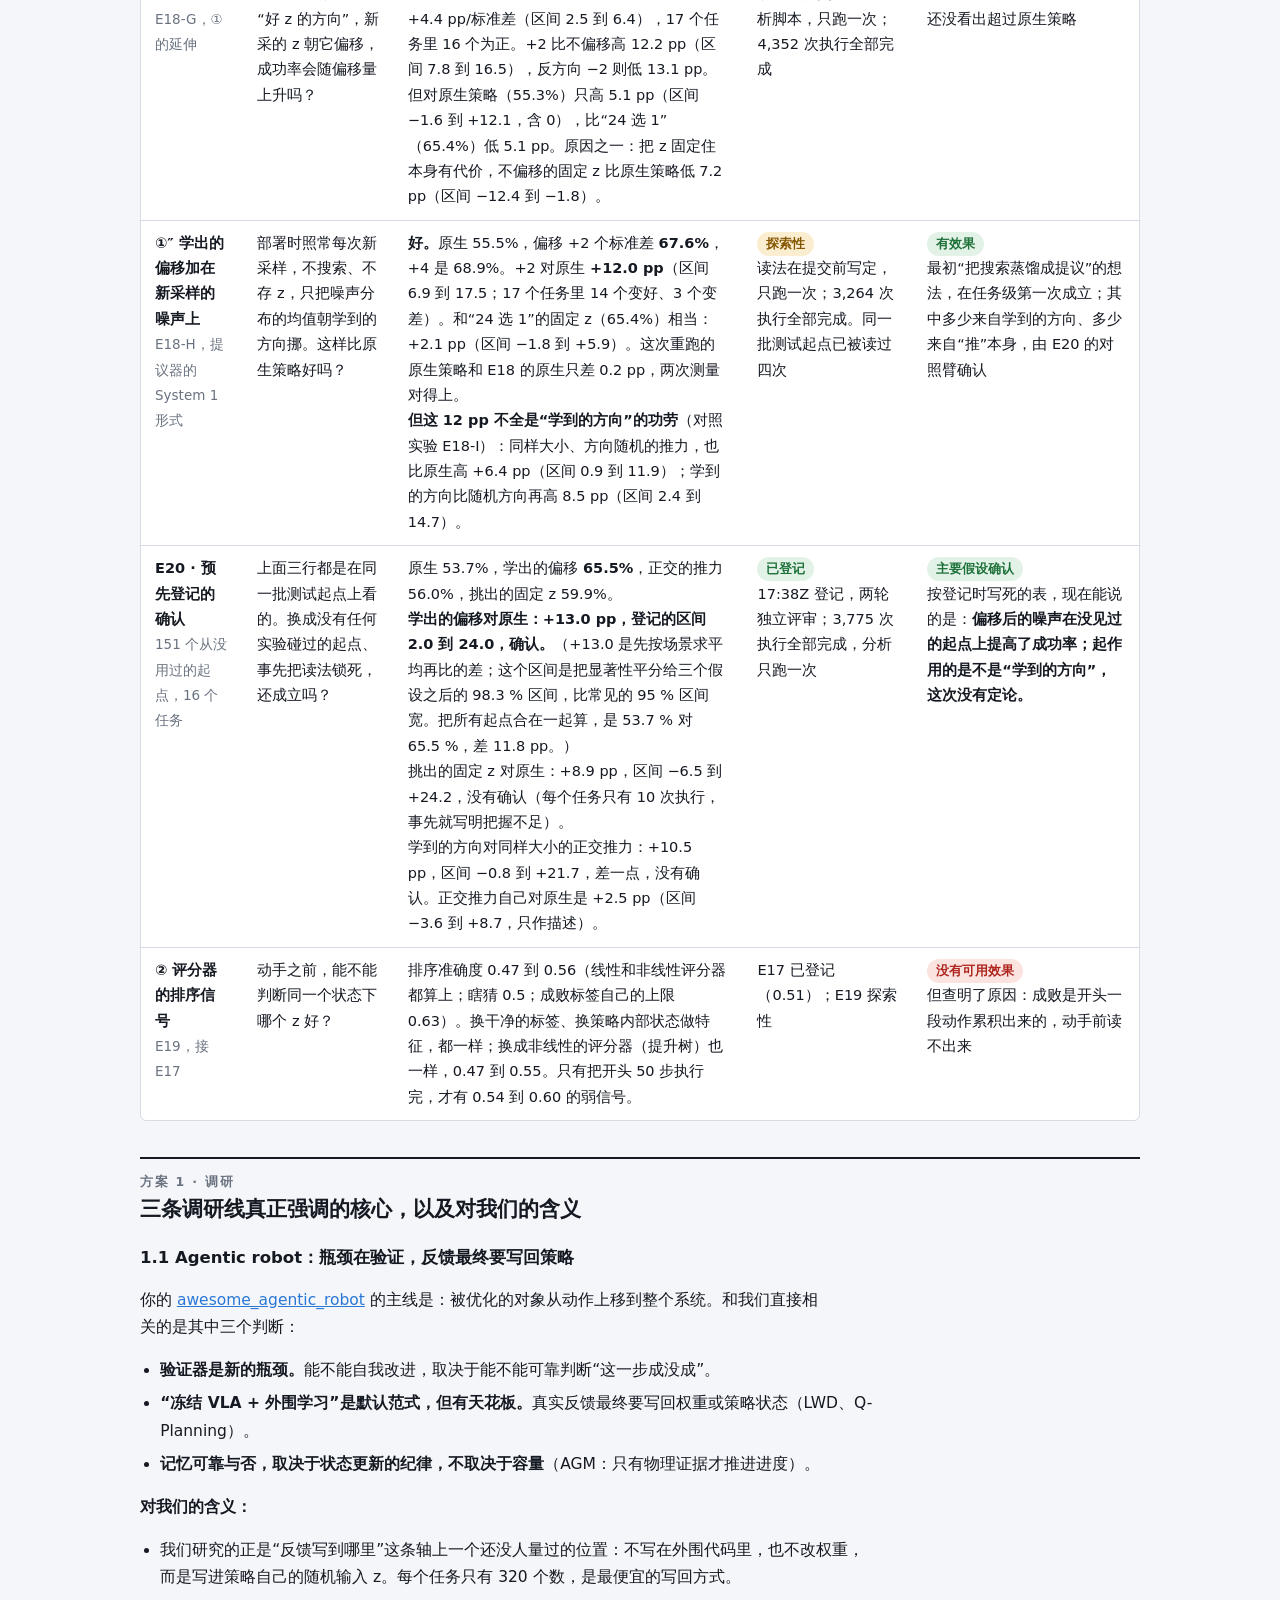
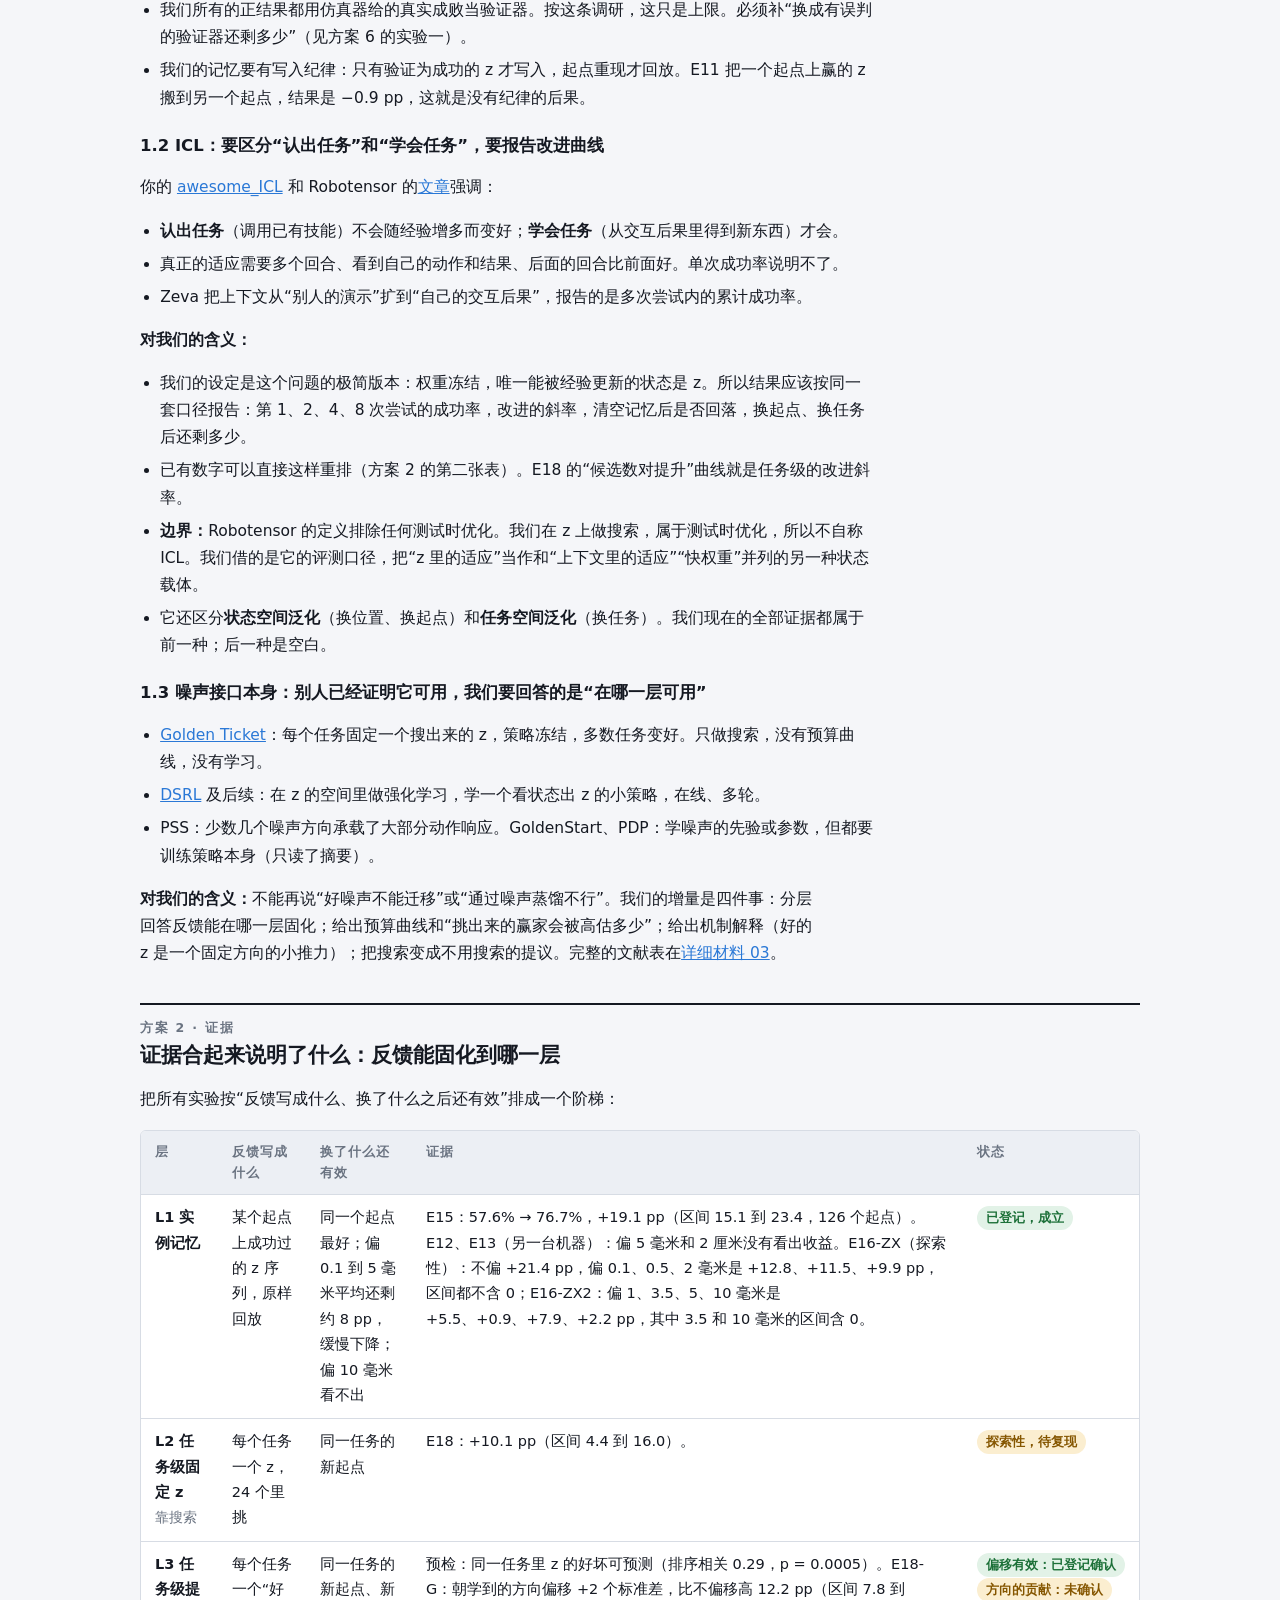
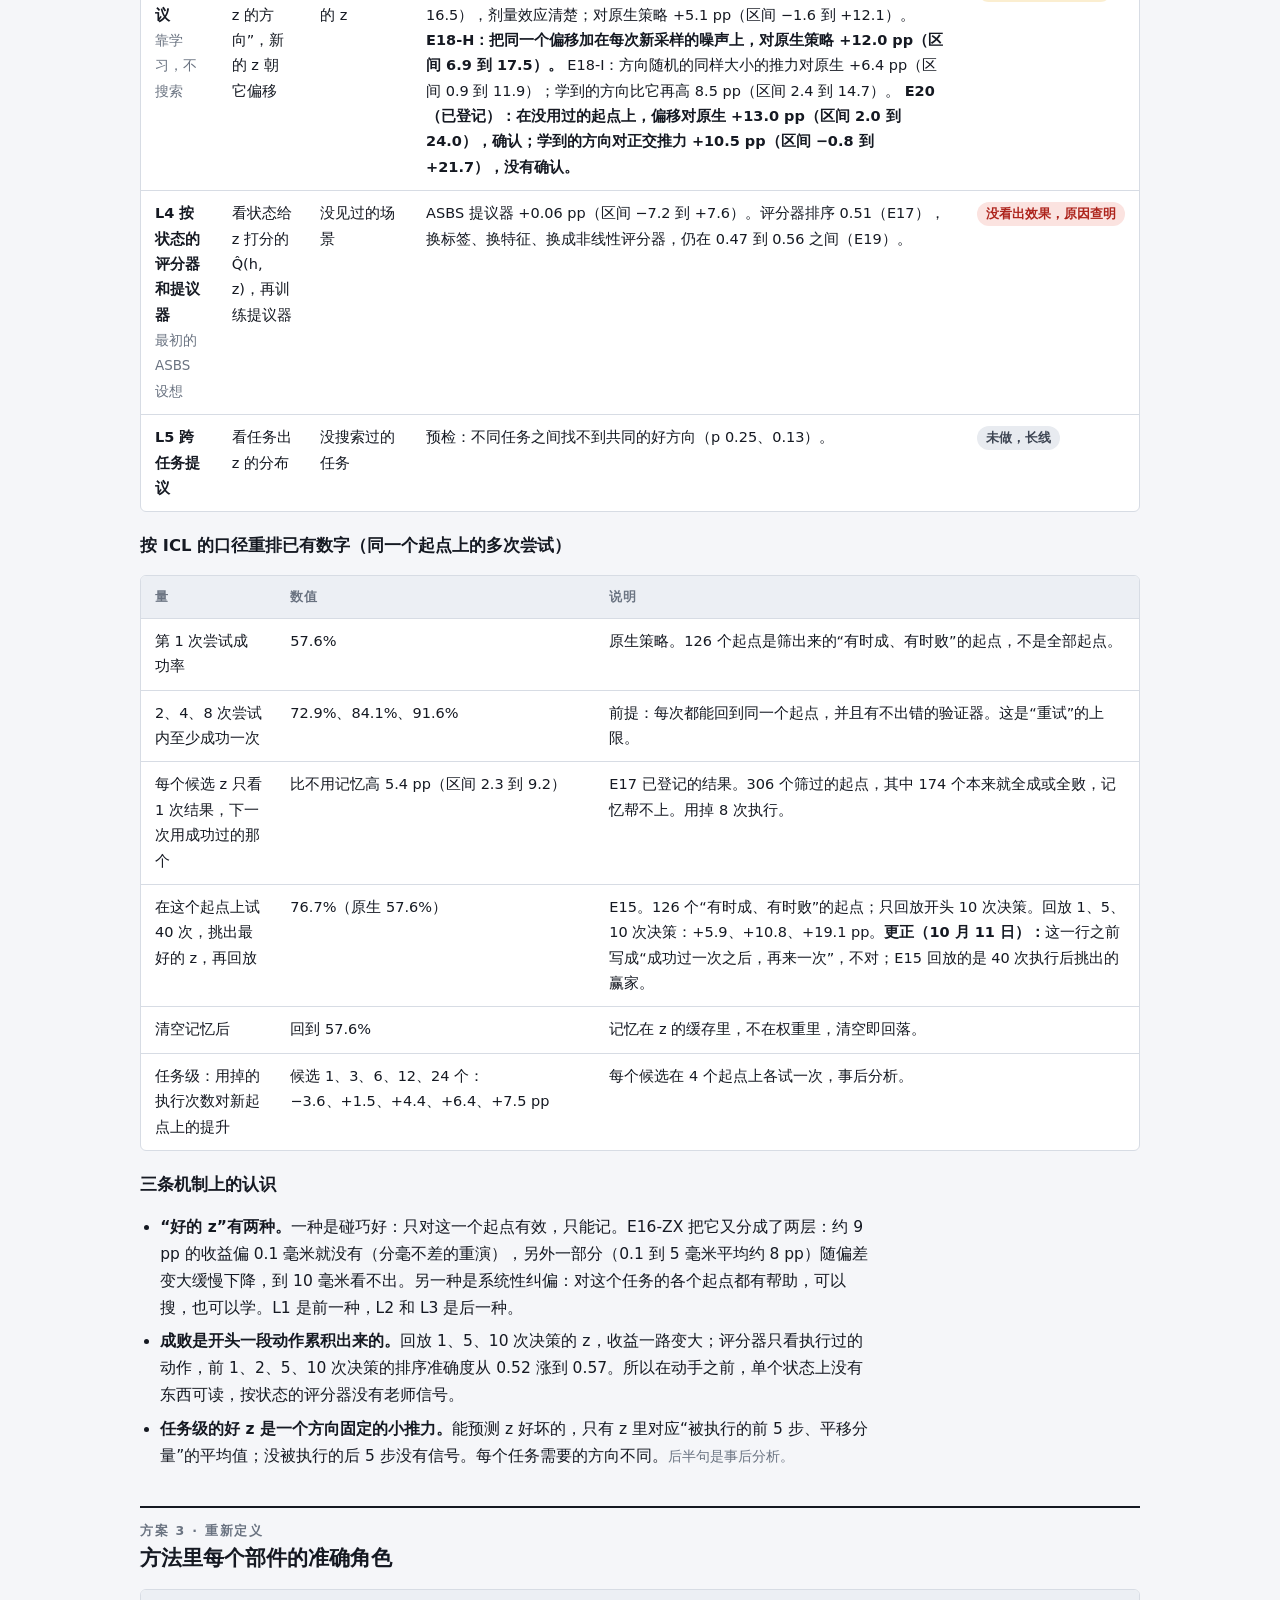
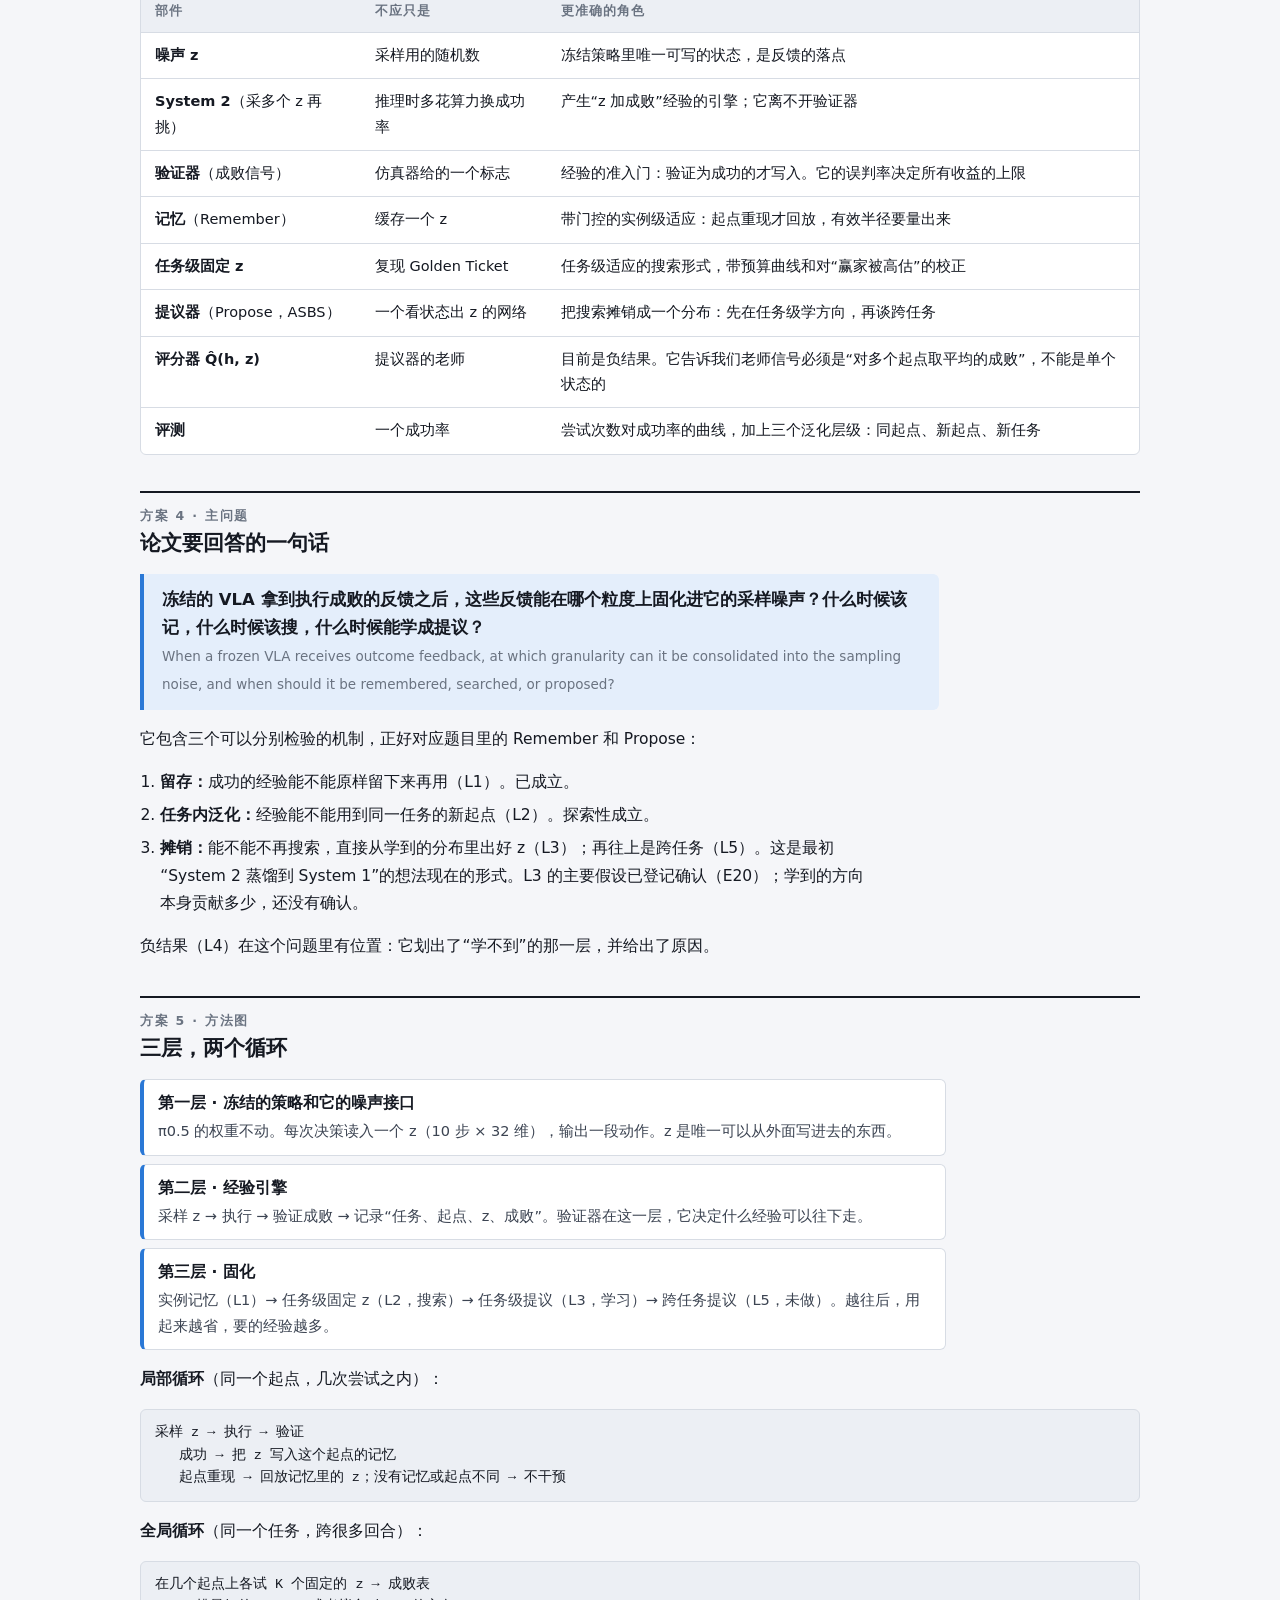
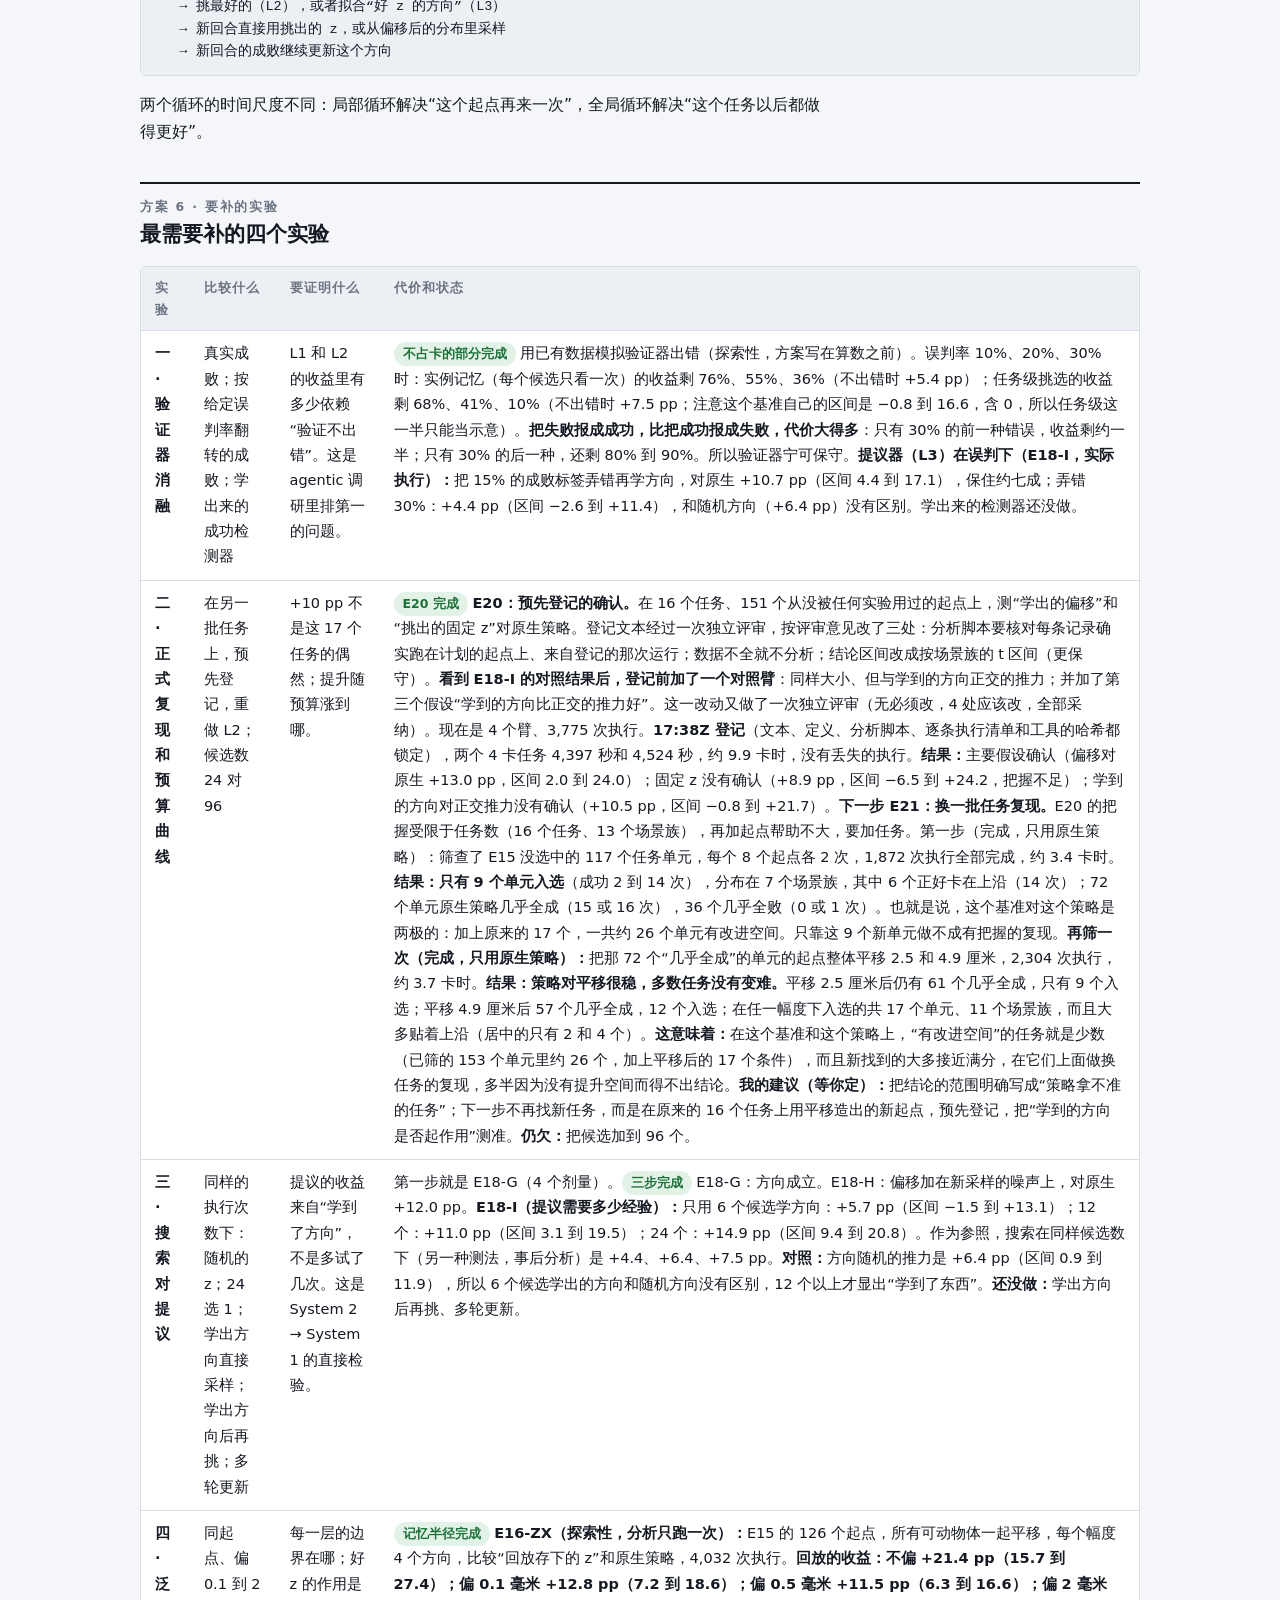
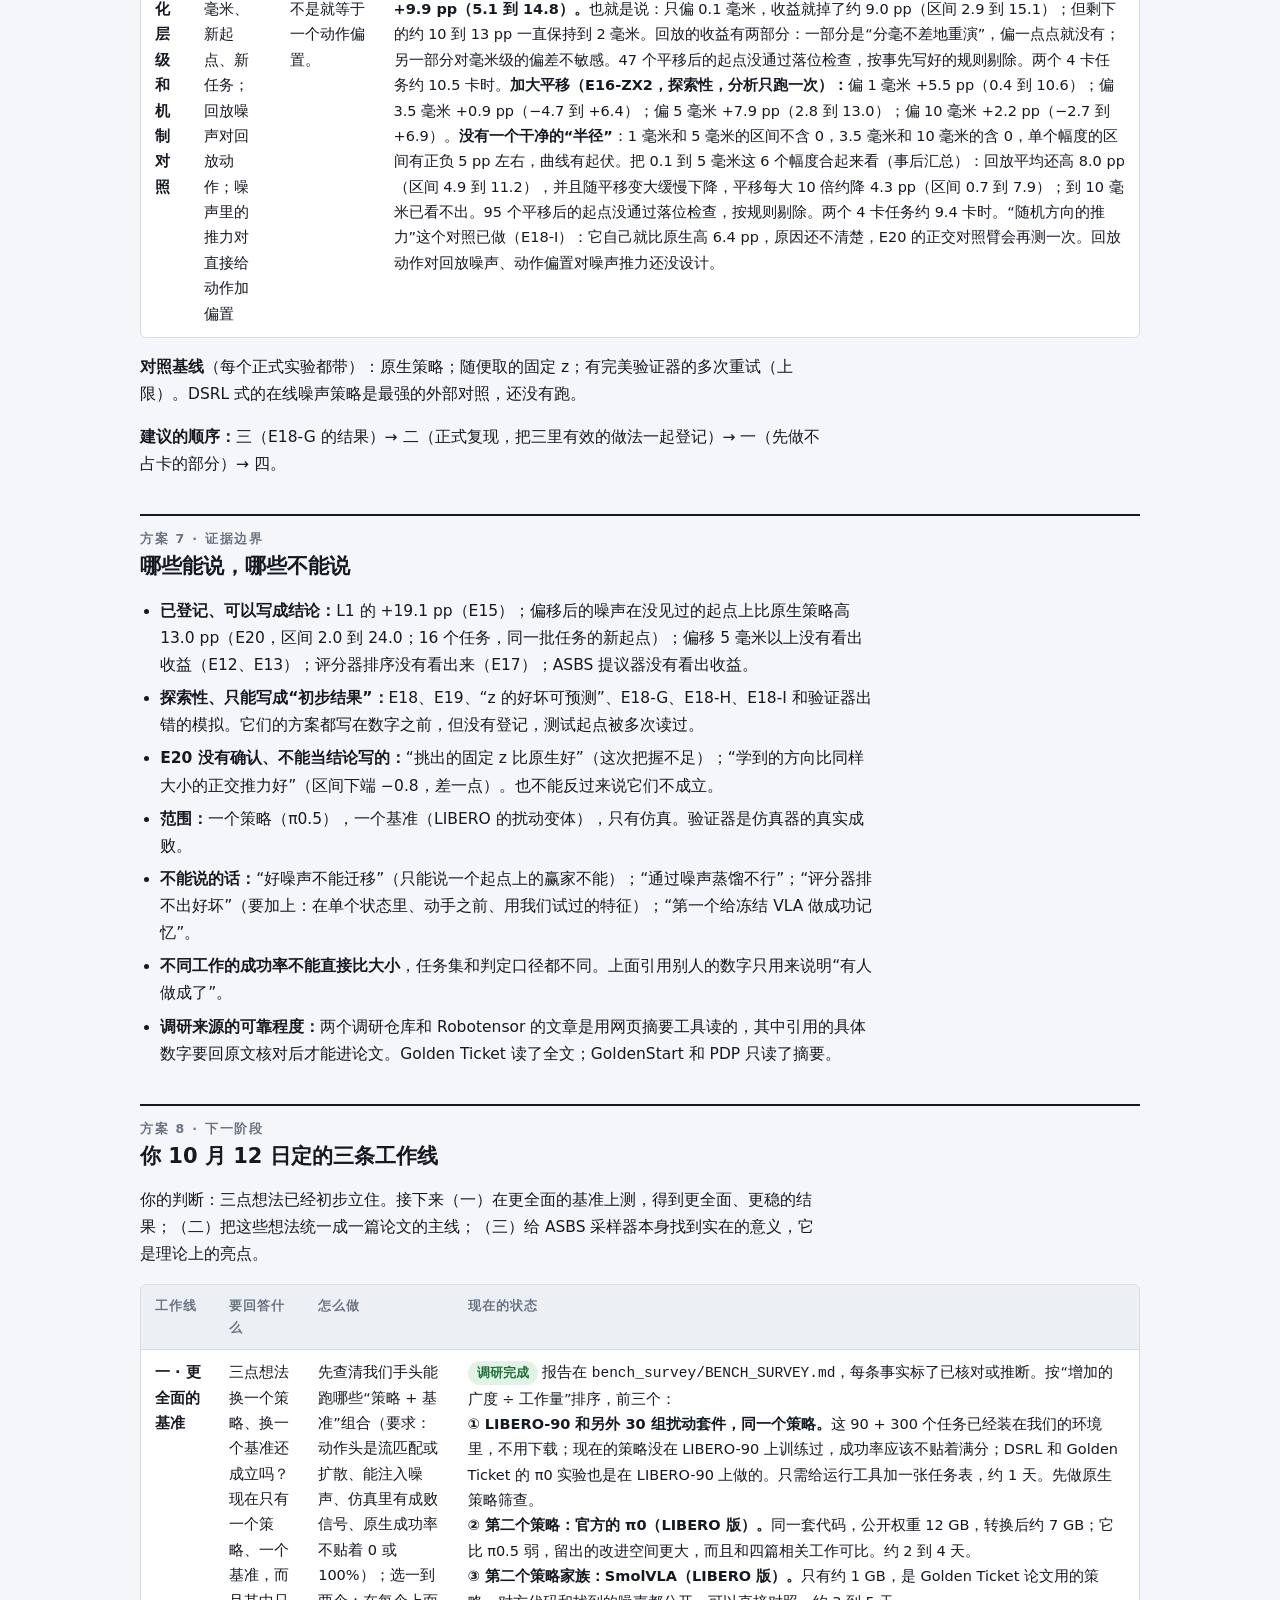
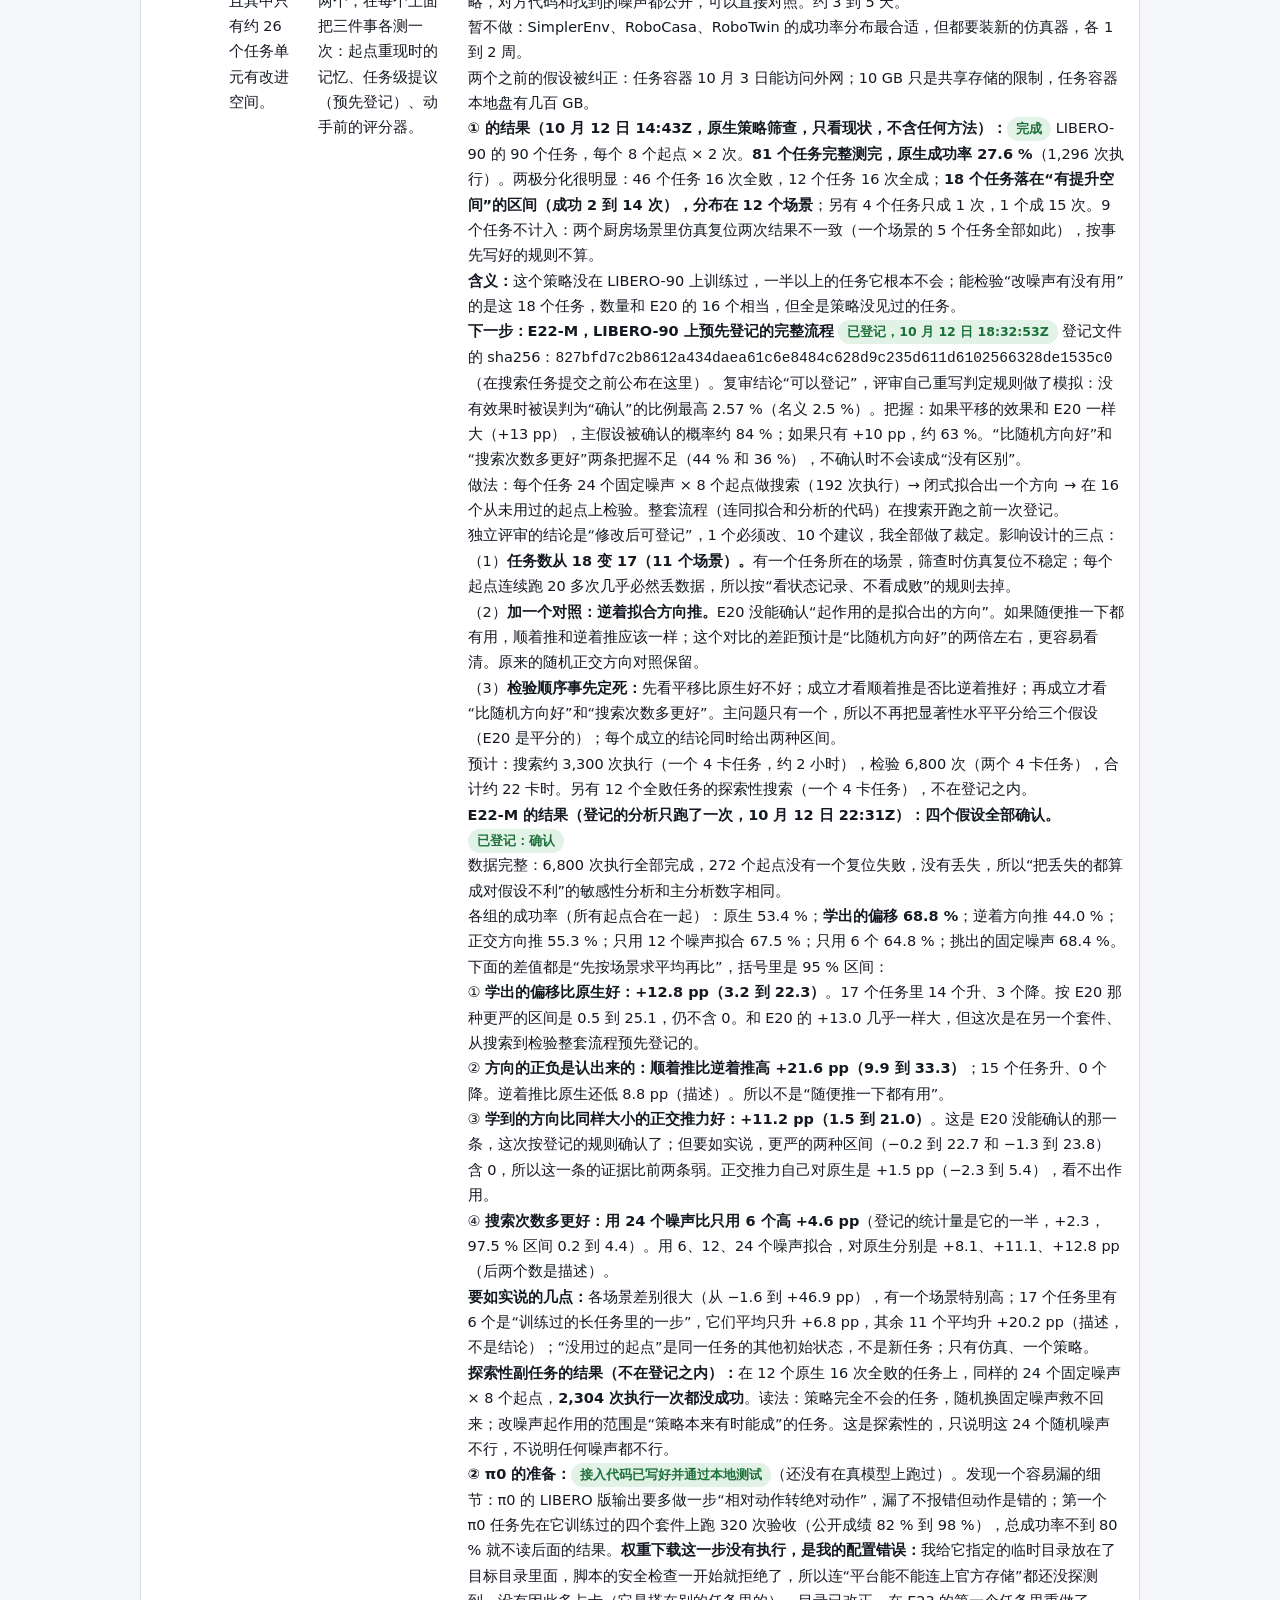
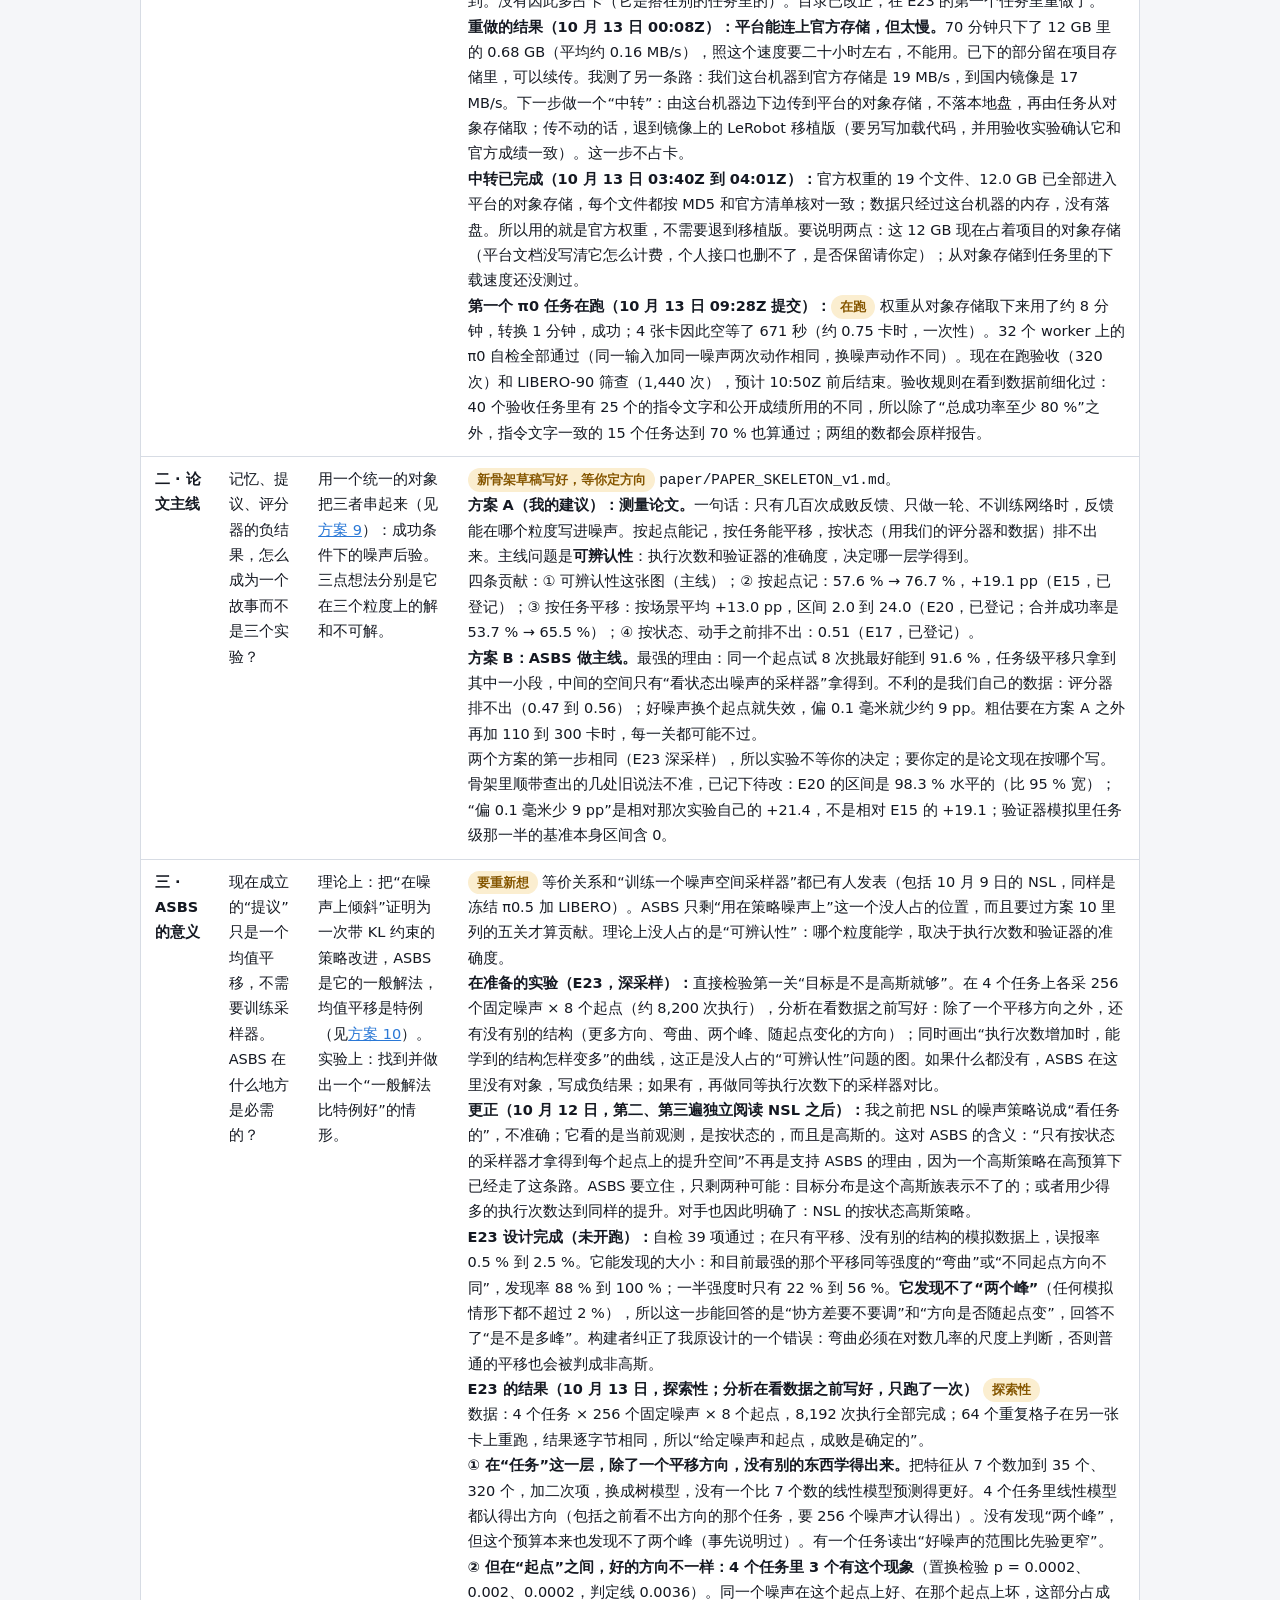
==== commit 490a94fc: "Overview update 10-18T15:41Z Co-Authored-By: Claude Opus 5.5 <noreply@anthropic.com>" ====
--- a/index.html
+++ b/index.html
@@ -109,7 +109,7 @@
   <div class="eyebrow">ASBS 项目总览</div>
   <h1>冻结的 VLA，能不能把“这次成没成”的经验留到下一次？</h1>
   <p class="sub">论文题目：<i>Propose or Remember? When Outcome Feedback Can Be Consolidated into VLA Noise</i>。这一页前半是方案（先回答问题，再讲调研、证据、主问题、方法图、做过的实验、证据边界、下一阶段的三条工作线、论文结构、ASBS 的位置），后半是详细材料。</p>
-  <div class="meta">更新于 2026-10-18 14:42 UTC · 由 Claude（监督）维护 · 每到一个里程碑先更新本页</div>
+  <div class="meta">更新于 2026-10-18 15:41 UTC · 由 Claude（监督）维护 · 每到一个里程碑先更新本页</div>
   <nav>
     <a href="#p18">10/18 现状</a><a href="#p0">0 先回答</a><a href="#p1">1 调研</a><a href="#p2">2 证据</a><a href="#p3">3 部件</a><a href="#p4">4 主问题</a><a href="#p5">5 方法图</a><a href="#p6">6 要补的实验</a><a href="#p7">7 证据边界</a><a href="#p8">8 下一阶段</a><a href="#p9">9 论文结构</a><a href="#p10">10 ASBS</a><a href="#goal">详细：噪声 z</a><a href="#related">文献表</a><a href="#evidence">证据图</a><a href="#refine">①② 的数字</a><a href="#now">实验台账</a><a href="#log">更新记录</a>
   </nav>
@@ -144,7 +144,7 @@
     <thead><tr><th>Gap</th><th>最接近的工作</th><th>它们在机制上缺什么</th><th>我们的证据</th><th>角色</th></tr></thead>
     <tbody>
       <tr><td><b>G1 · 低预算下能固化到哪一层</b><br><span class="meta">可辨认性 / 反馈预算</span></td><td>NSL（2610.13943，冻结 π0.5 + LIBERO 上学噪声）、UniSteer（2605.10821）、Golden Ticket、DSRL</td><td>都在大预算下报告收益，没有回答“给定几百次反馈，实例、任务、状态三层里哪一层学得出来”</td><td>E15 实例记忆 +19.1 pp、E20 任务偏移 +13.0 pp、E22-M 四项确认（已登记）；E23：任务级只学得出平移，按起点的方向要约 2,000 次执行才认得出（探索性）</td><td><span class="tag t-good">主线</span></td></tr>
-      <tr><td><b>G2 · 先验证、再固化</b><br><span class="meta">System 2 → System 1</span></td><td>UniSteer（把人的纠错反演成噪声）、VICS（2610.05166，无训练的可行未来重排）、DAgger / ThriftyDAgger / LOLS（专家介入式模仿）</td><td>把纠错直接当标签吸收，不检验纠错在交还学生之后还有没有价值；我们先测<b>接管价值</b> Δ = 成功率（纠正后由学生接着做）− 成功率（学生自己做），再看状态挪动几毫米后还剩多少，只吸收经得起这两项检验的纠错</td><td>还没有：RoboDojo 上的 2 对 2 不算证据。LIBERO 上的旁证：E16-ZX 记忆在偏 0.1 到 5 毫米时还剩约 8 pp</td><td><span class="tag t-warn">主线，待第一个实验</span></td></tr>
+      <tr><td><b>G2 · 先验证、再固化</b><br><span class="meta">System 2 → System 1</span></td><td>RedFlow（2607.27782，从结局不同、状态相近的回合里取更好的动作片段来修正流匹配 VLA，最接近）、PACER（2610.19248，按进度、来源和结局给人的纠错加权）、Sirius（按估计的人类信任加权模仿）、RLIF（把“何时介入”当奖励）、UniSteer（把人的纠错反演成噪声）、VICS（2610.05166，无训练的可行未来重排）、DAgger / ThriftyDAgger</td><td>都按事后的进度、结局或信任给纠错打分再吸收；RedFlow 原文明说它的分数是“事后的”“不是策略优势”，修正目标“没有验证从失败状态执行是否可行”。没有人检验纠错在交还学生之后还有没有价值；我们先测<b>接管价值</b> Δ = 成功率（纠正后由学生接着做）− 成功率（学生自己做），再看状态挪动几毫米后还剩多少，只吸收经得起这两项检验的纠错</td><td>还没有：RoboDojo 上的 2 对 2 不算证据。LIBERO 上的旁证：E16-ZX 记忆在偏 0.1 到 5 毫米时还剩约 8 pp</td><td><span class="tag t-warn">主线，待第一个实验</span></td></tr>
       <tr><td><b>G3 · ASBS 什么时候是必需的</b></td><td>NSL、Noise Hypernetworks、Uehara 等（噪声倾斜框架已发表）；ASBS 轨迹优化（2609.07914，未核实全文）</td><td>倾斜本身不新；只有在“按状态的高斯策略”打不过的情形下，ASBS 才算贡献</td><td>E23 没看到多峰；按起点的方向不同，但一个按状态的高斯就能表示</td><td><span class="tag t-mute">降为被检验的部件</span></td></tr>
     </tbody>
   </table></div>
@@ -152,7 +152,7 @@
   <h3>正在做：R0，RoboDojo 原生基线筛查（只用学生，不调教师，不训练）</h3>
   <ul>
     <li><b>第一段：</b>42 个标准任务 × 布局 0 × 2 个种子 = 84 回合，只用来决定哪些任务进第二段（≥ 1/2 成功就进）。<b>第二段：</b>至多 10 个任务 × 5 个布局 × 8 个新种子，看过第一段再批；之后的纠错实验用第二段之外预留的种子和布局，避免选择偏差。</li>
-    <li><b>状态：</b>代码和规则已进 PR（481 项测试通过），规则在任何数据之前提交。独立审阅的结论是<b>修完再跑</b>。两个阻断问题：① 我定的“单回合超过 600 s 就停”没考虑最长 1900 步的任务，最长的任务一开跑就会超时，而且长任务里早成功的能跑完、失败的会超时，结果会偏向成功；② 一个 2 小时的作业装不下 42 回合，最短的尾部任务两次都跑不到，却会被当成“0 次成功”。已下发修改：按任务步数定上限、作业按装得下来切分（第一段预算由 16 上调到 ≤ 24 卡时）、录像不影响结果判定、“没筛到”和“0/2”分开记。我复核改动后开跑。<b>到现在没花卡时。</b></li>
+    <li><b>状态：</b>代码和规则在 PR 里，规则在任何数据之前提交。审阅了三轮：第一轮发现我定的“单回合 600 s 上限”和“一个作业装不下 42 回合”两个阻断问题；修好后第二轮发现修改引入了一个让每个回合在准备阶段就失败的问题（进度日志只能打开一次），测试替身没抓到；第三轮（10 月 18 日 15:40Z）只剩三处小修：一条道时间不够时不该停掉另一条道、无关的停止不该作废整个作业的结果、第一个作业后要用实测速度重算装箱。另外要求用真实文件、真实进程的测试在 GitHub 的 CI 里跑通（实验 agent 的主机不允许）。这些通过后直接跑第一个作业。现在的计划：4 个 4 卡作业，每个 21 回合，每个任务按自己的步数定上限（240 s + 0.6 s × 步数）；预计约 24 卡时，最坏情况封顶 28 卡时。<b>到现在没花卡时。</b></li>
     <li><b>之后：</b>在“有时能成”的布局上测接管价值（G2 的第一个证据）：同一状态下，纠正前和纠正后各让学生接着做多次，比较成功率；再把纠正后的状态挪动几毫米，看收益还剩多少。</li>
   </ul>
   <p class="meta">本页 0 到 10 节是 10 月 13 日之前的 LIBERO 方案和证据，数字不变；页首的论文题目和 A/B 定位等你定了主线再改。</p>
@@ -1080,6 +1080,7 @@
     <li>推算的数字单独标“推算”，不和实测结果混在一起。</li>
   </ul>
   <ul class="log">
+    <li><time>10-18 15:41Z</time>R0 代码第二、三轮审阅：发现并要求修复“进度日志只能打开一次”（会让每个回合失败）及几处时间边界；剩三处小修和 CI 真实 I/O 测试。G2 相关工作补充：读了 RedFlow 全文，它的修正分数是事后的进度和结局，原文说修正目标“没有验证从失败状态执行是否可行”；我们的区别是用交还学生后的实际成功率来检验纠错。</li>
     <li><time>10-18 14:42Z</time>新分工：我管方法和 idea，实验 agent 执行。补上 10 月 13 日到 18 日代管期间的进展（RoboDojo，无正结果）、现在的方案和三个 gap（G1 主线、G2 先验证再固化、G3 ASBS 降为部件）、R0 筛查的设计和审阅结论（先修单回合上限和作业切分）。</li>
     <li><time>10-13 10:19Z</time>平台 08:15Z 自己恢复（卡了 8 小时，原因在平台内部，额度、空闲卡、项目、镜像都正常）。E23 结果取回、合并、分析一次：任务级只有平移；3 个任务“方向随起点不同”；1 个任务“范围更窄”。第一个 π0 任务 09:28Z 提交：权重取回并转换成功，32 个 worker 自检通过，在跑验收和筛查。</li>
     <li><time>10-13 04:29Z</time>平台仍不创建任务：第三个提交（换了一套工具的只读探测）也停在同一阶段，额度和空闲卡正常，已请用户查看。π0 官方权重中转完成：19 个文件 12.0 GB 进入平台对象存储，全部按 MD5 核对一致，没有落本地盘。第一个 π0 任务的整套提交准备在做。</li>
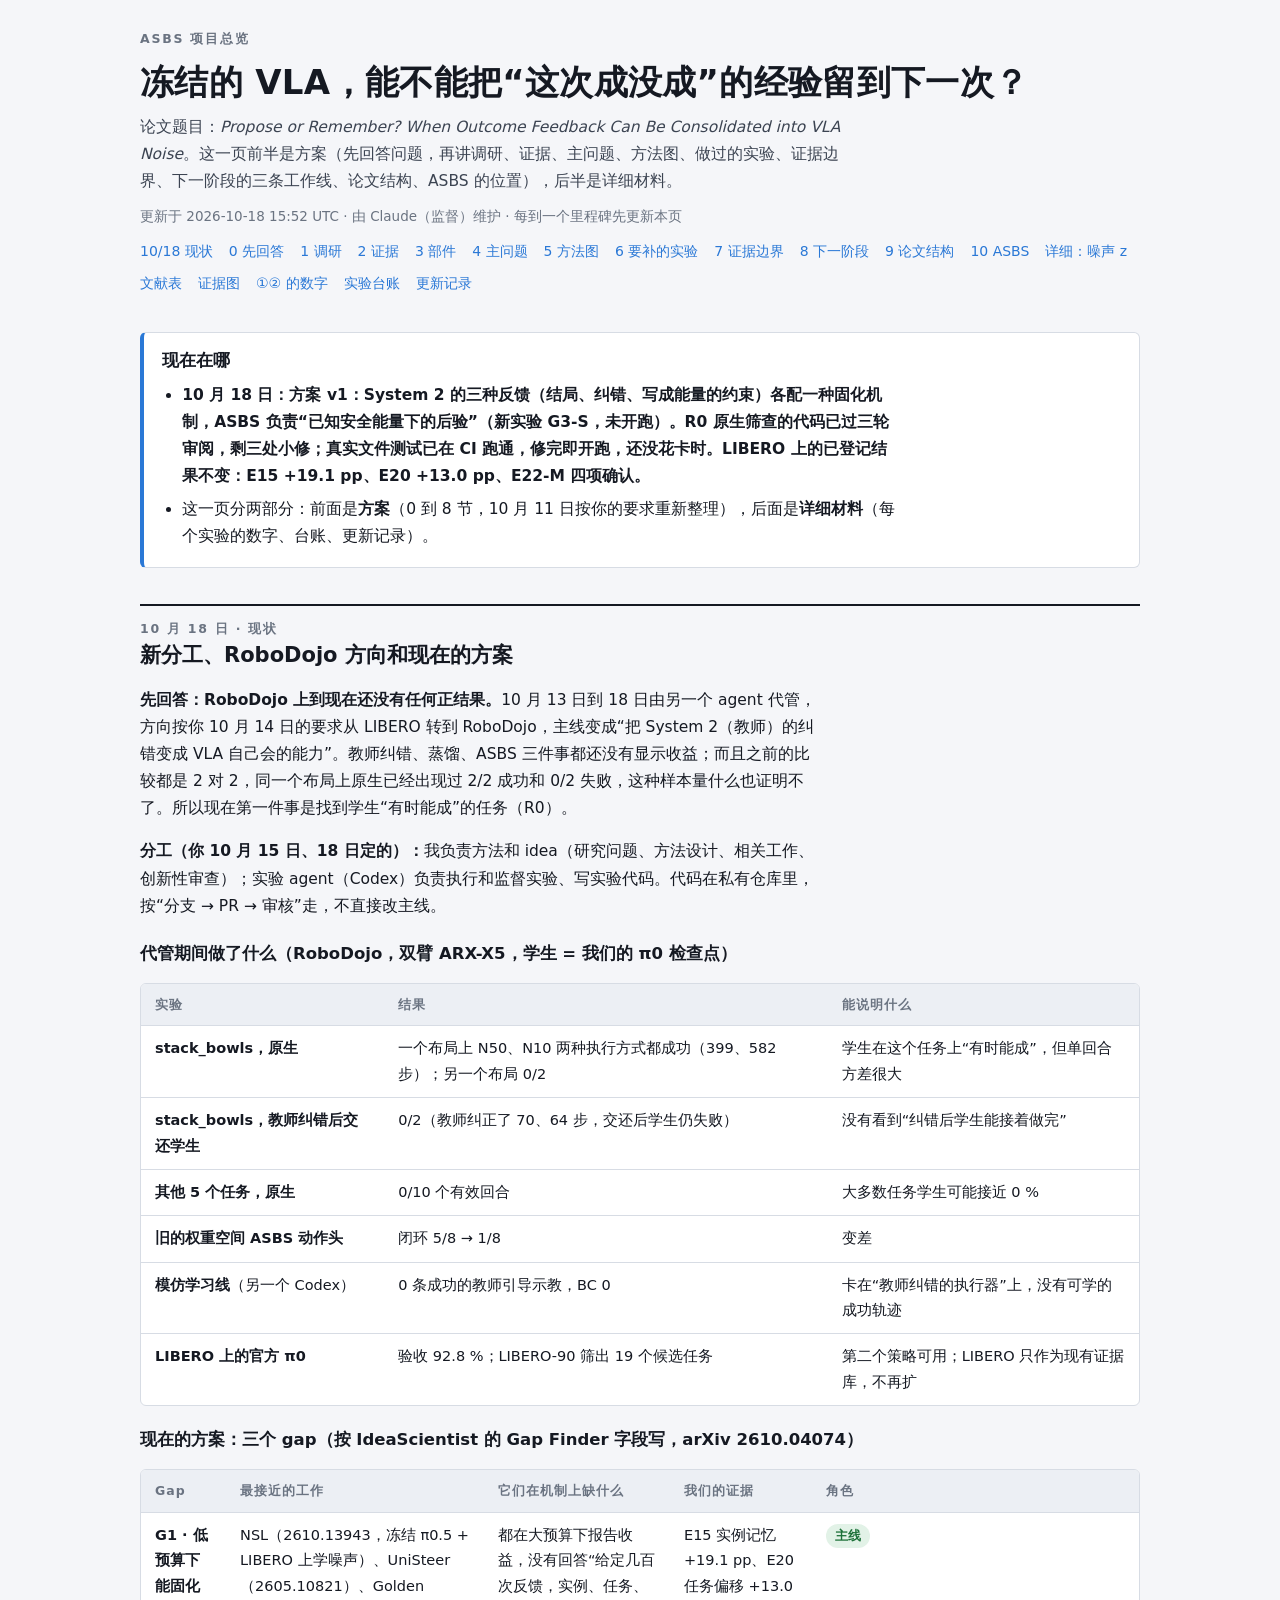
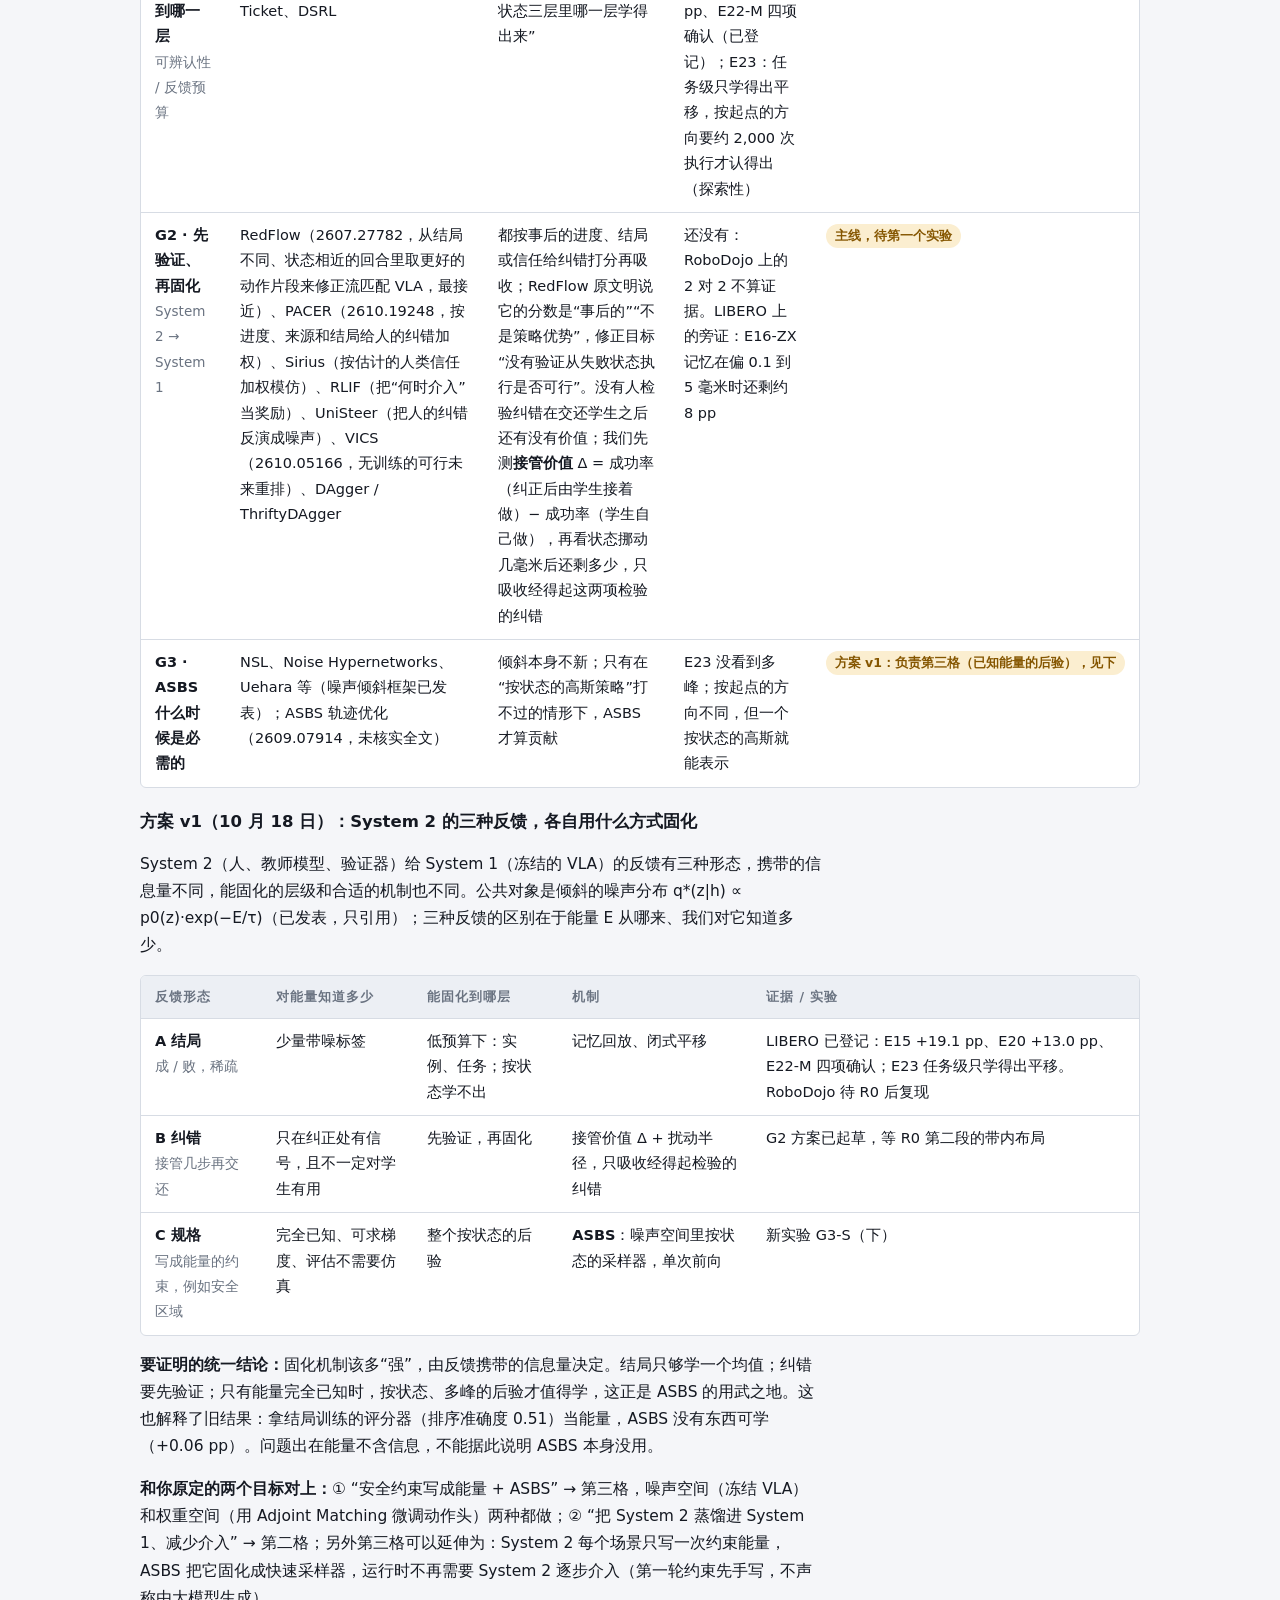
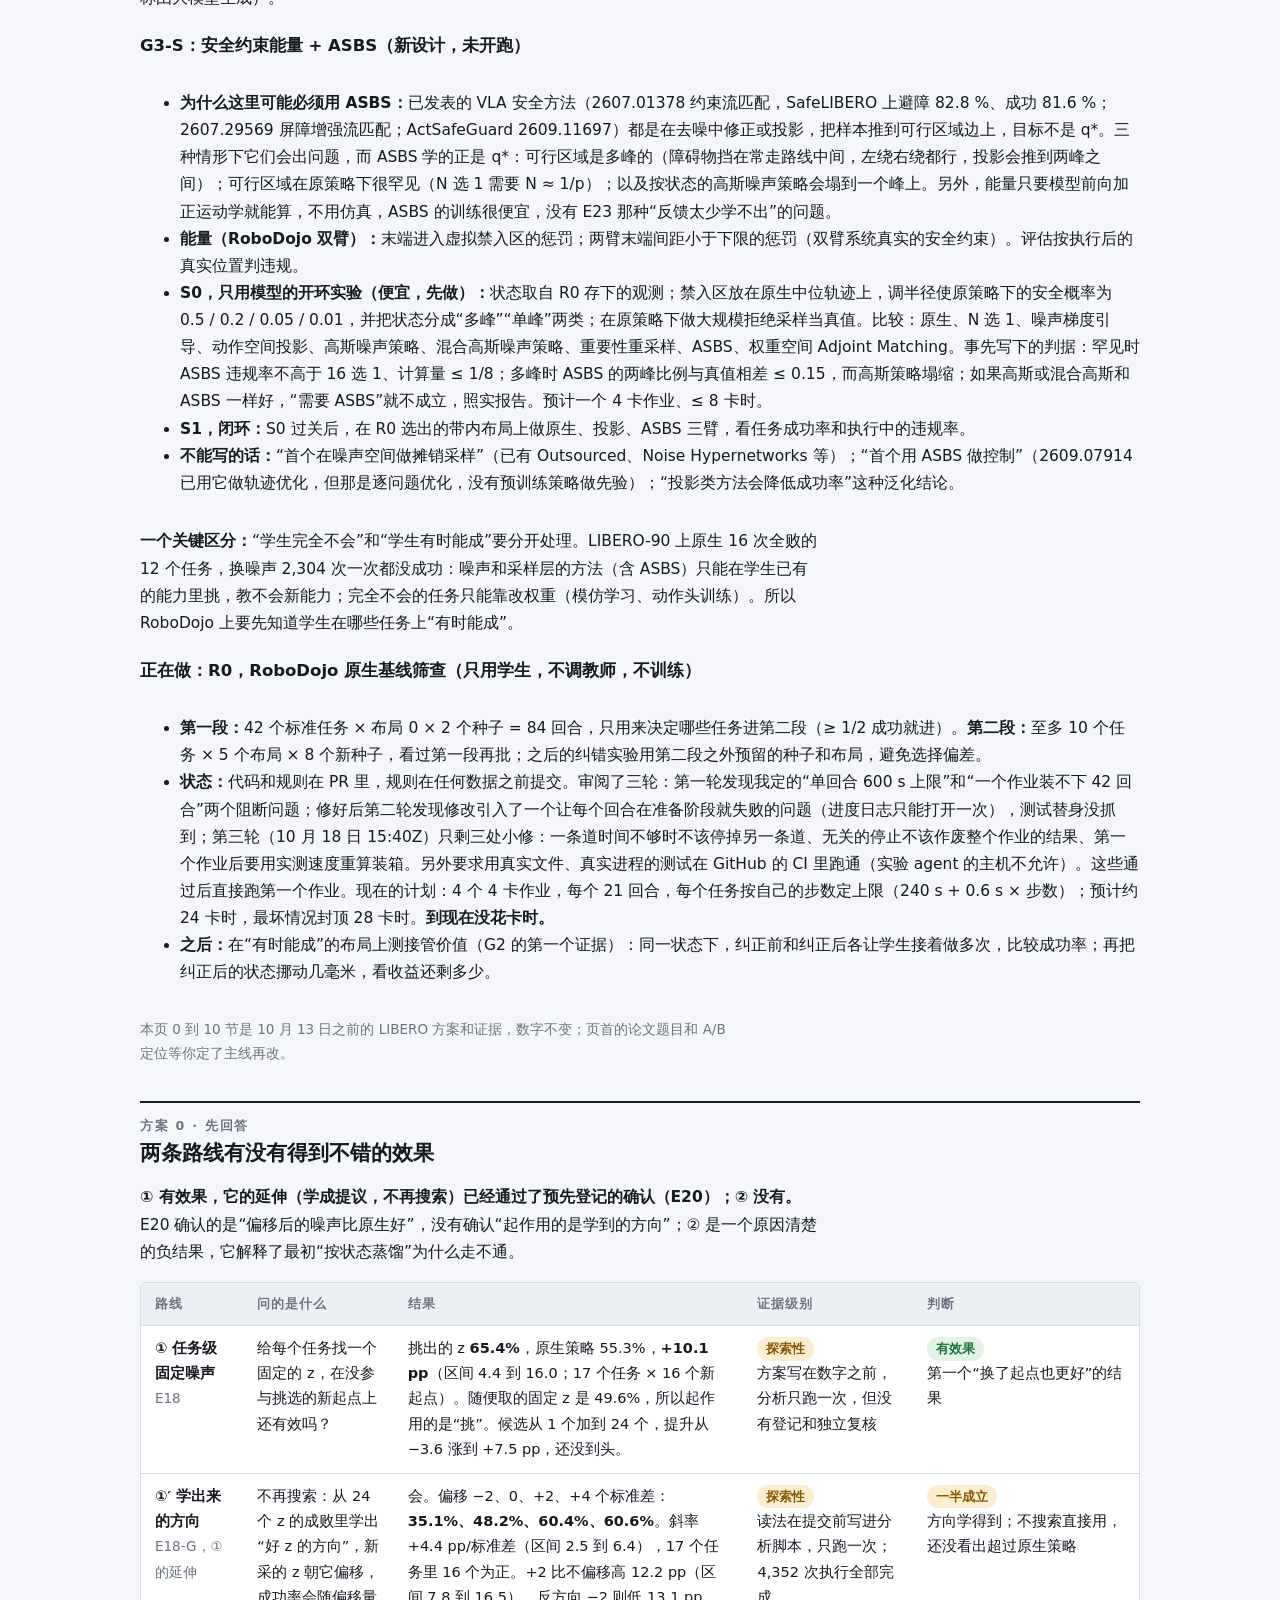
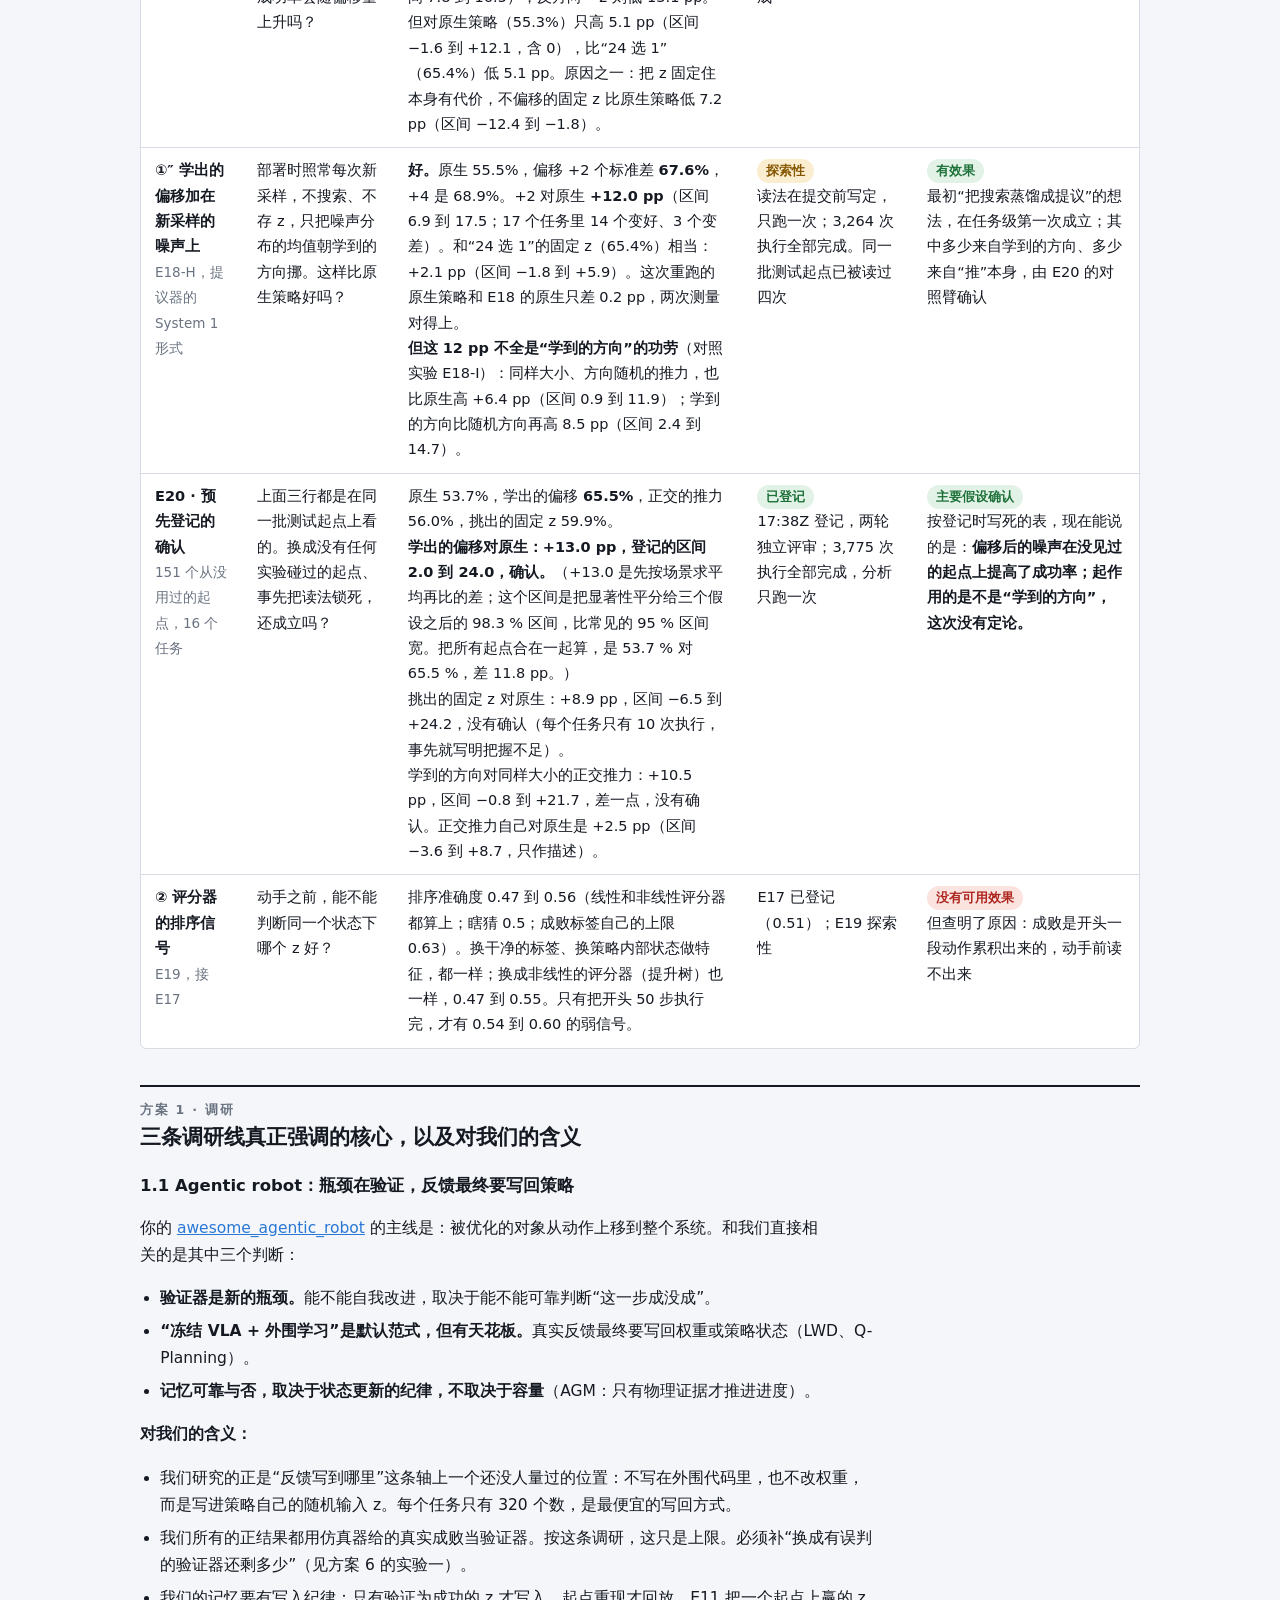
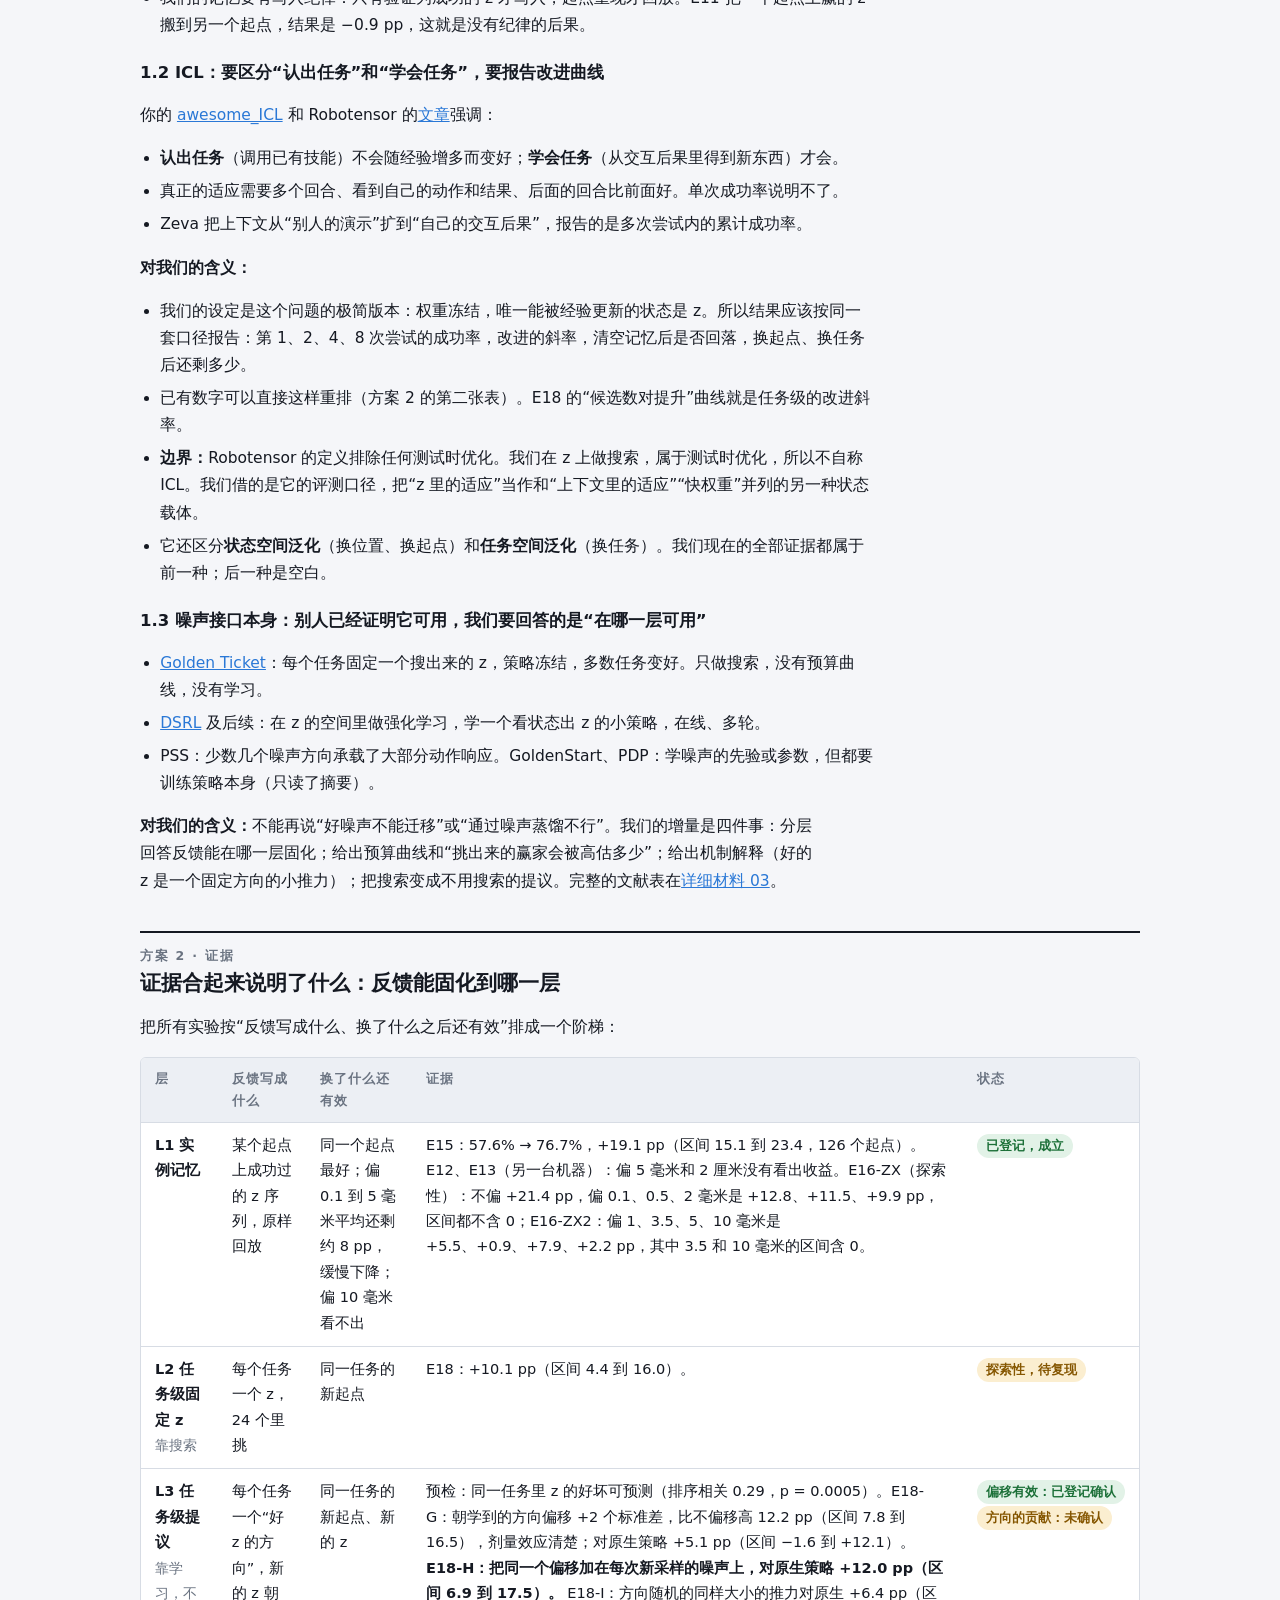
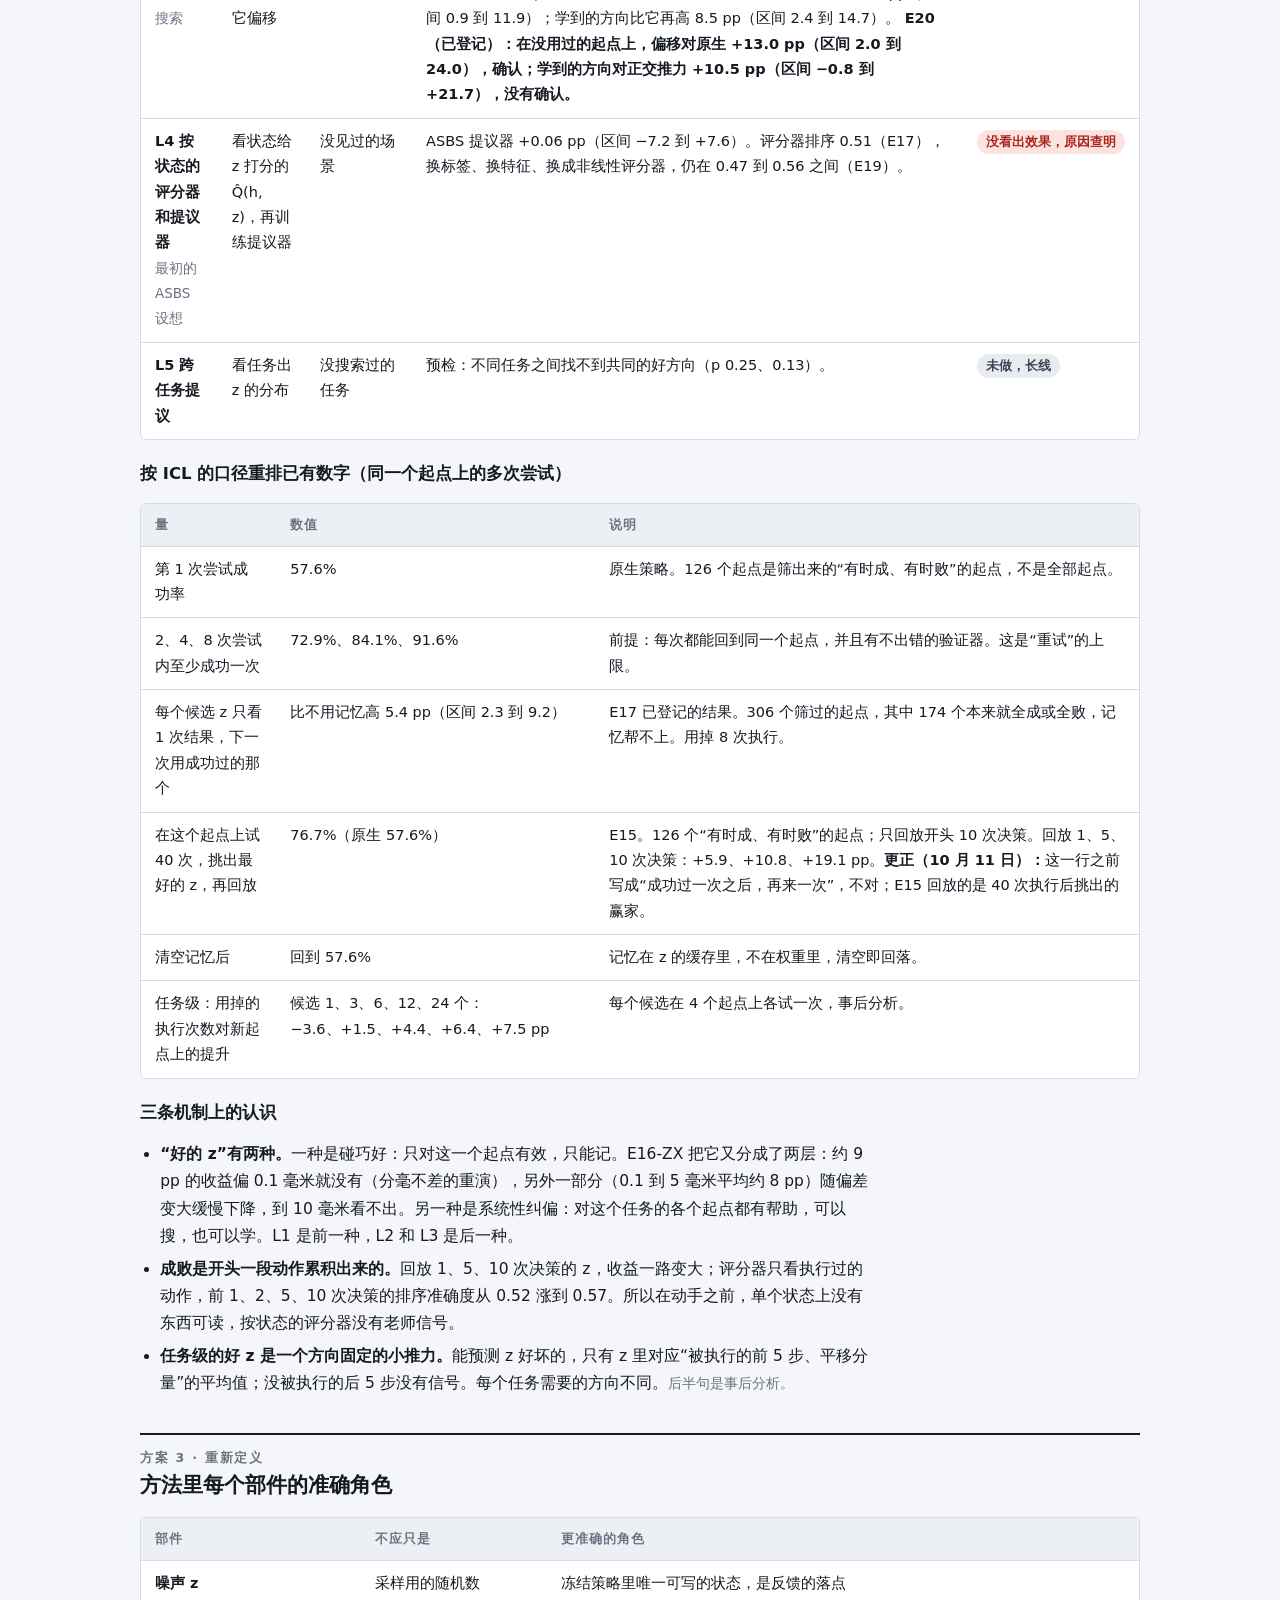
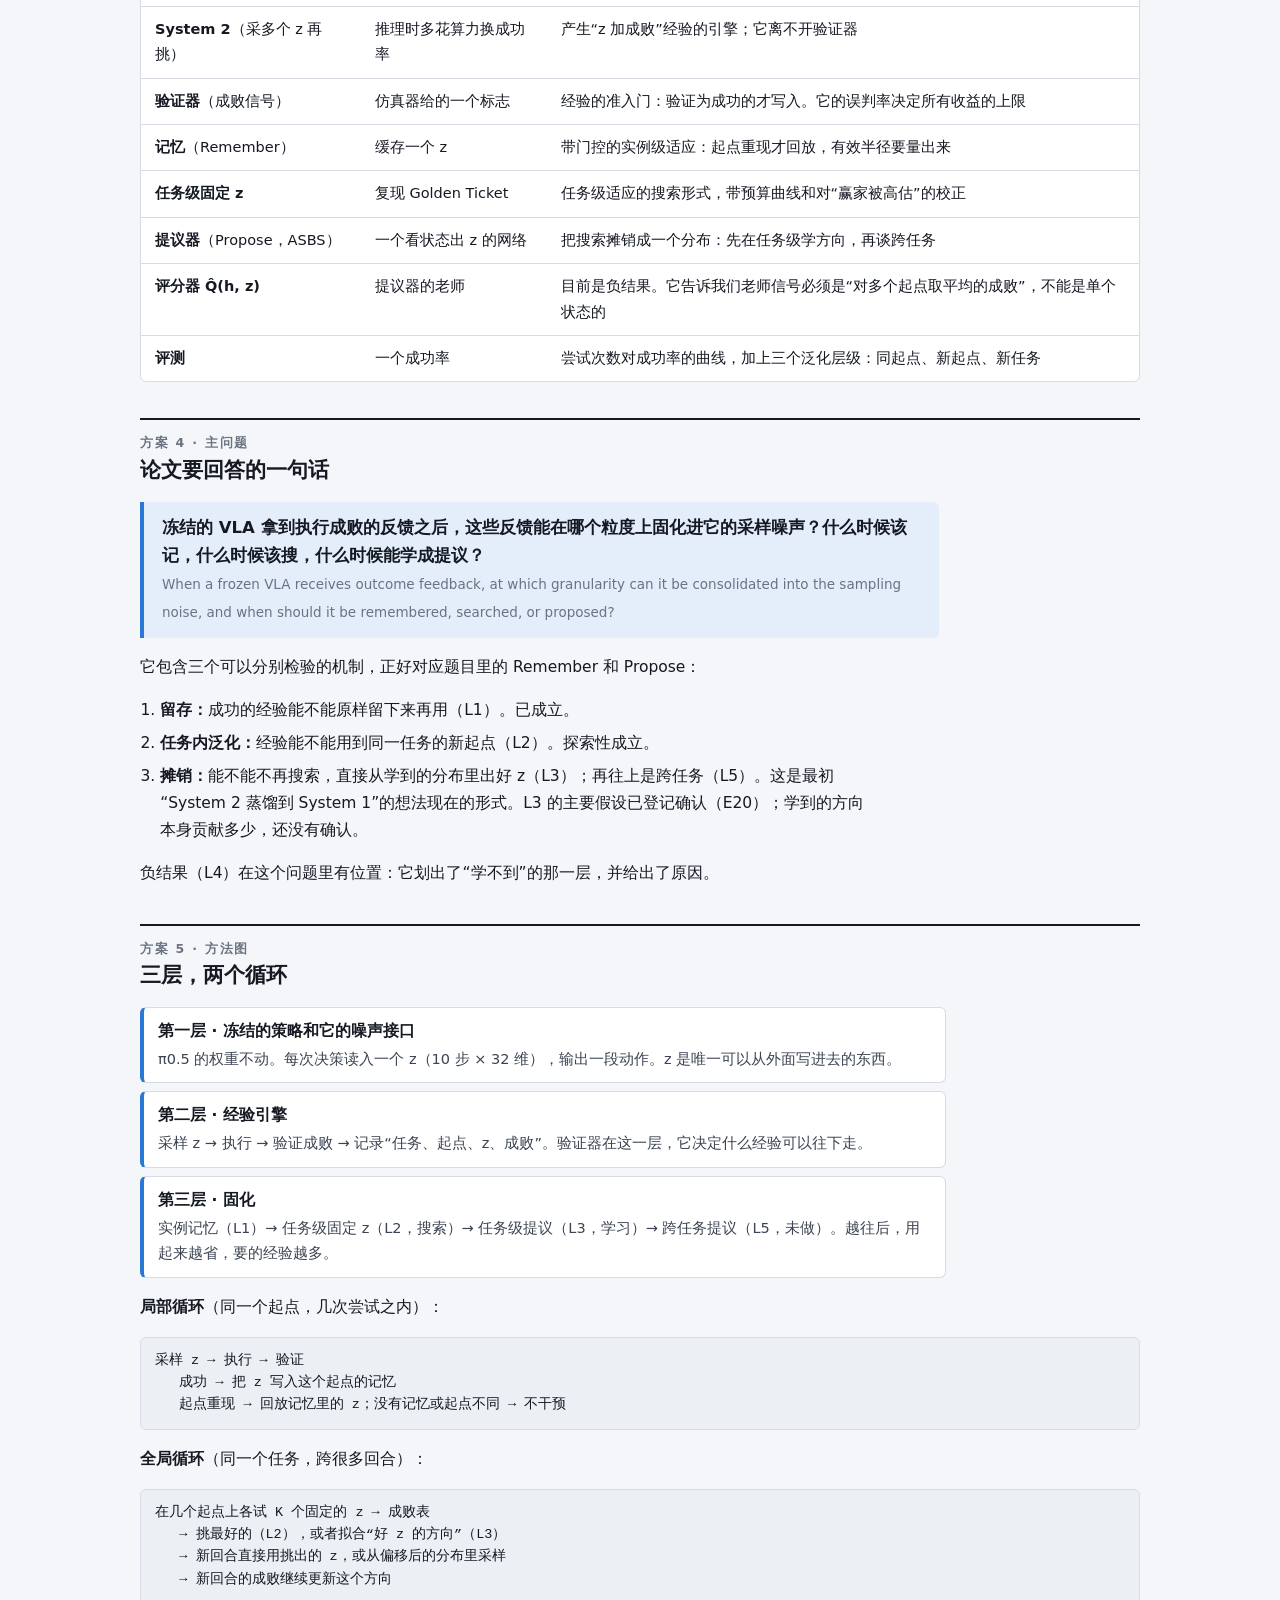
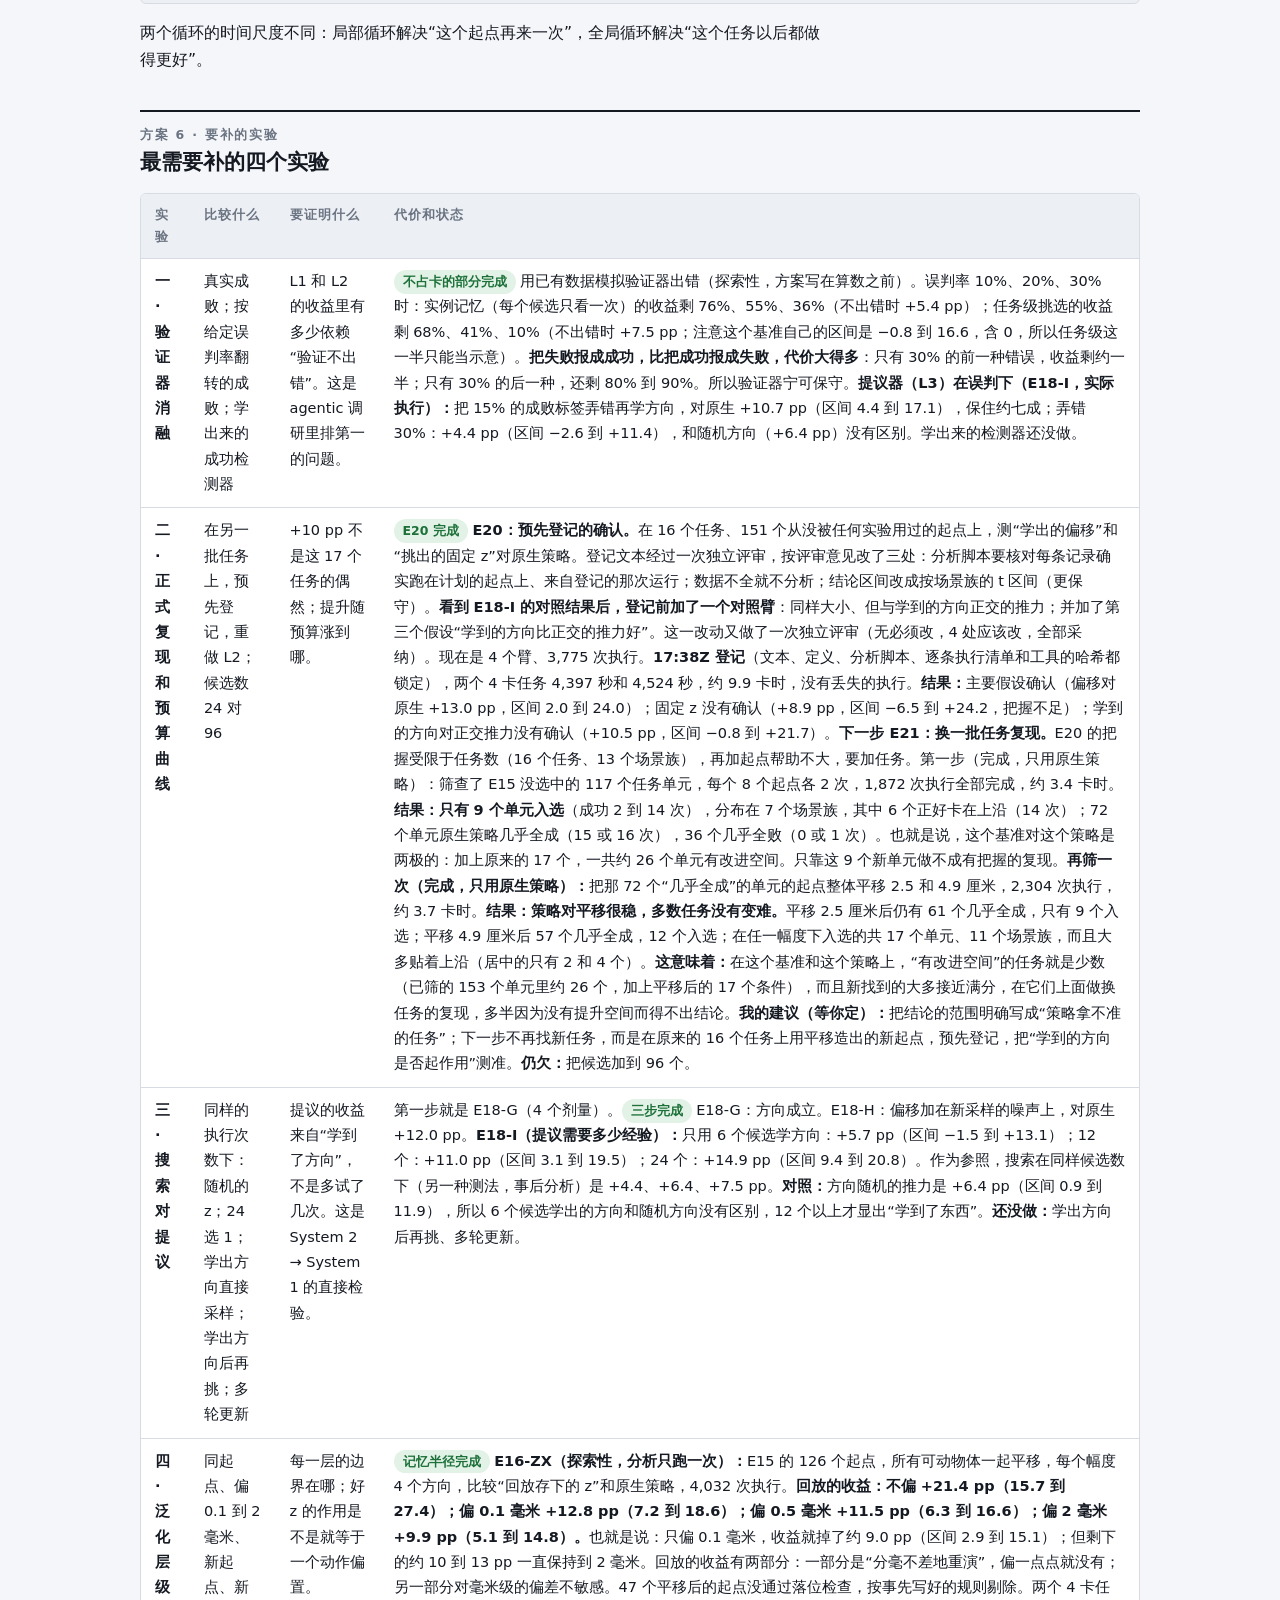
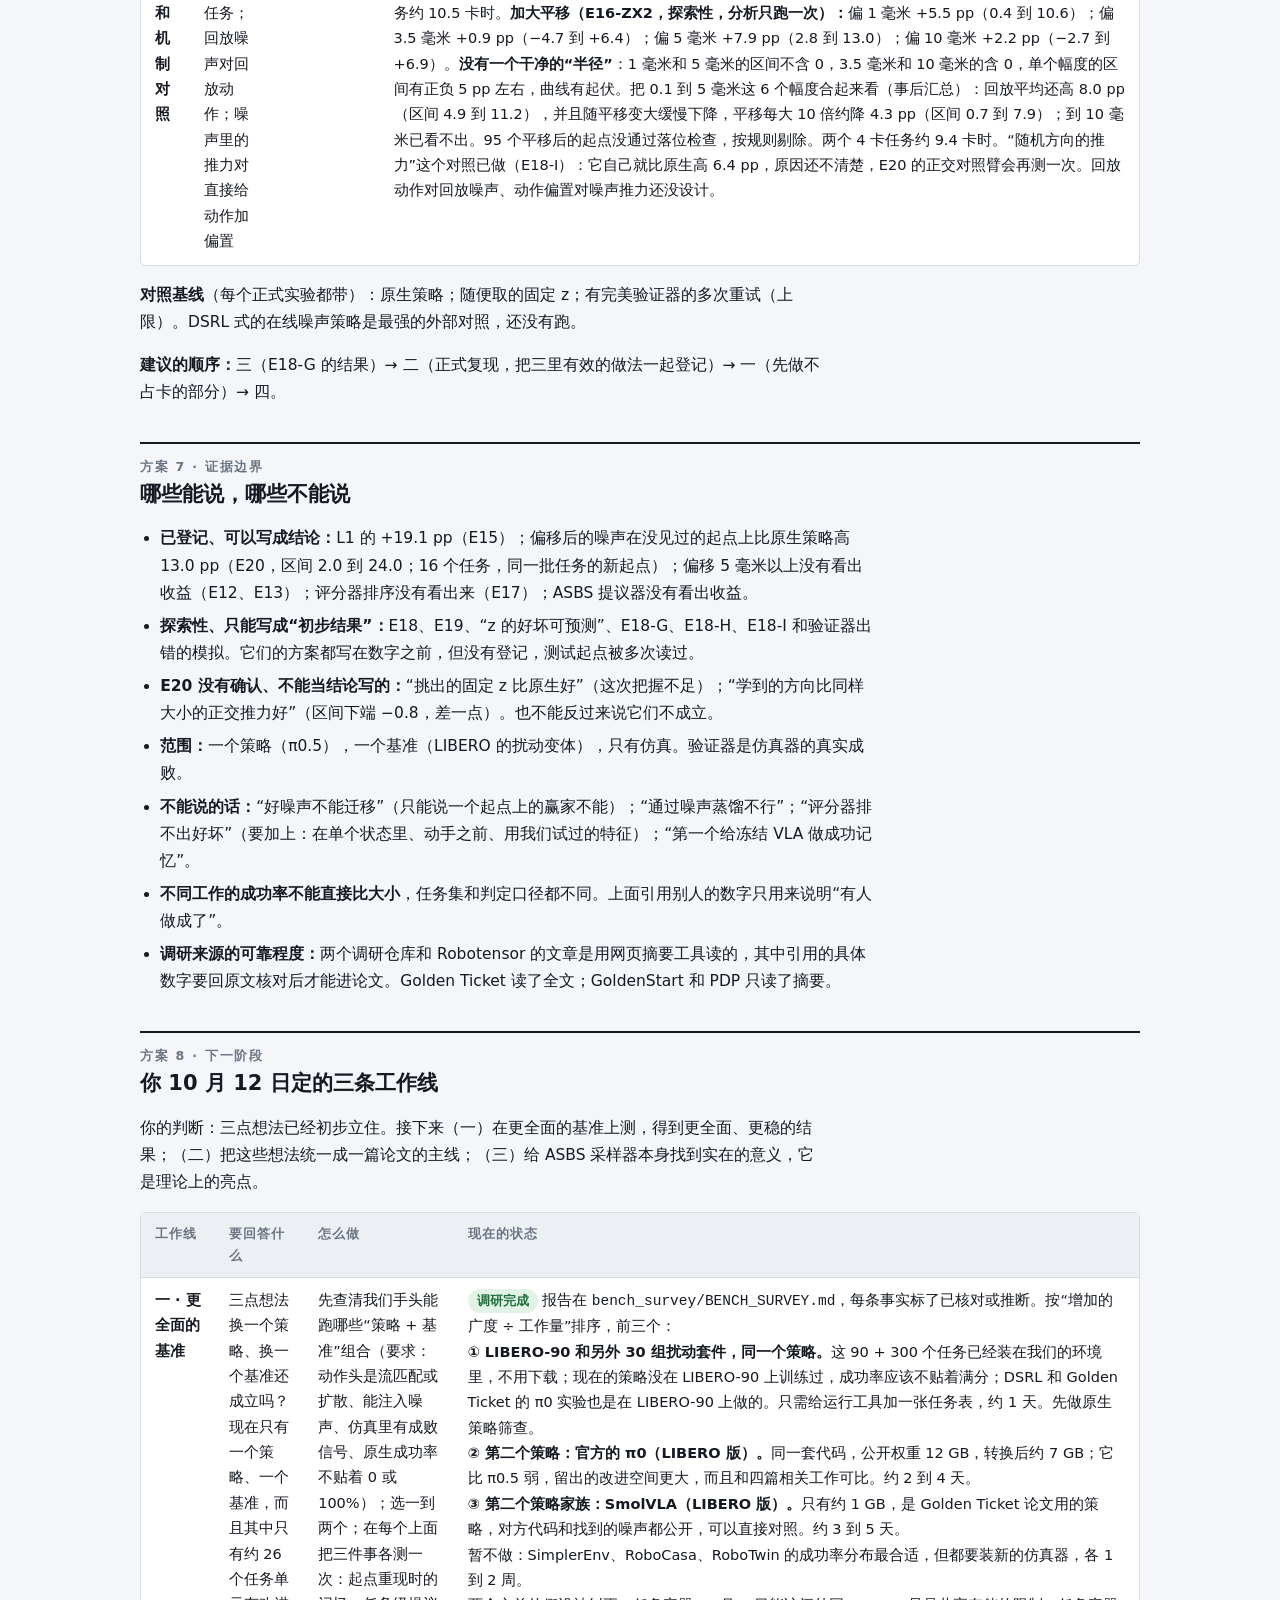
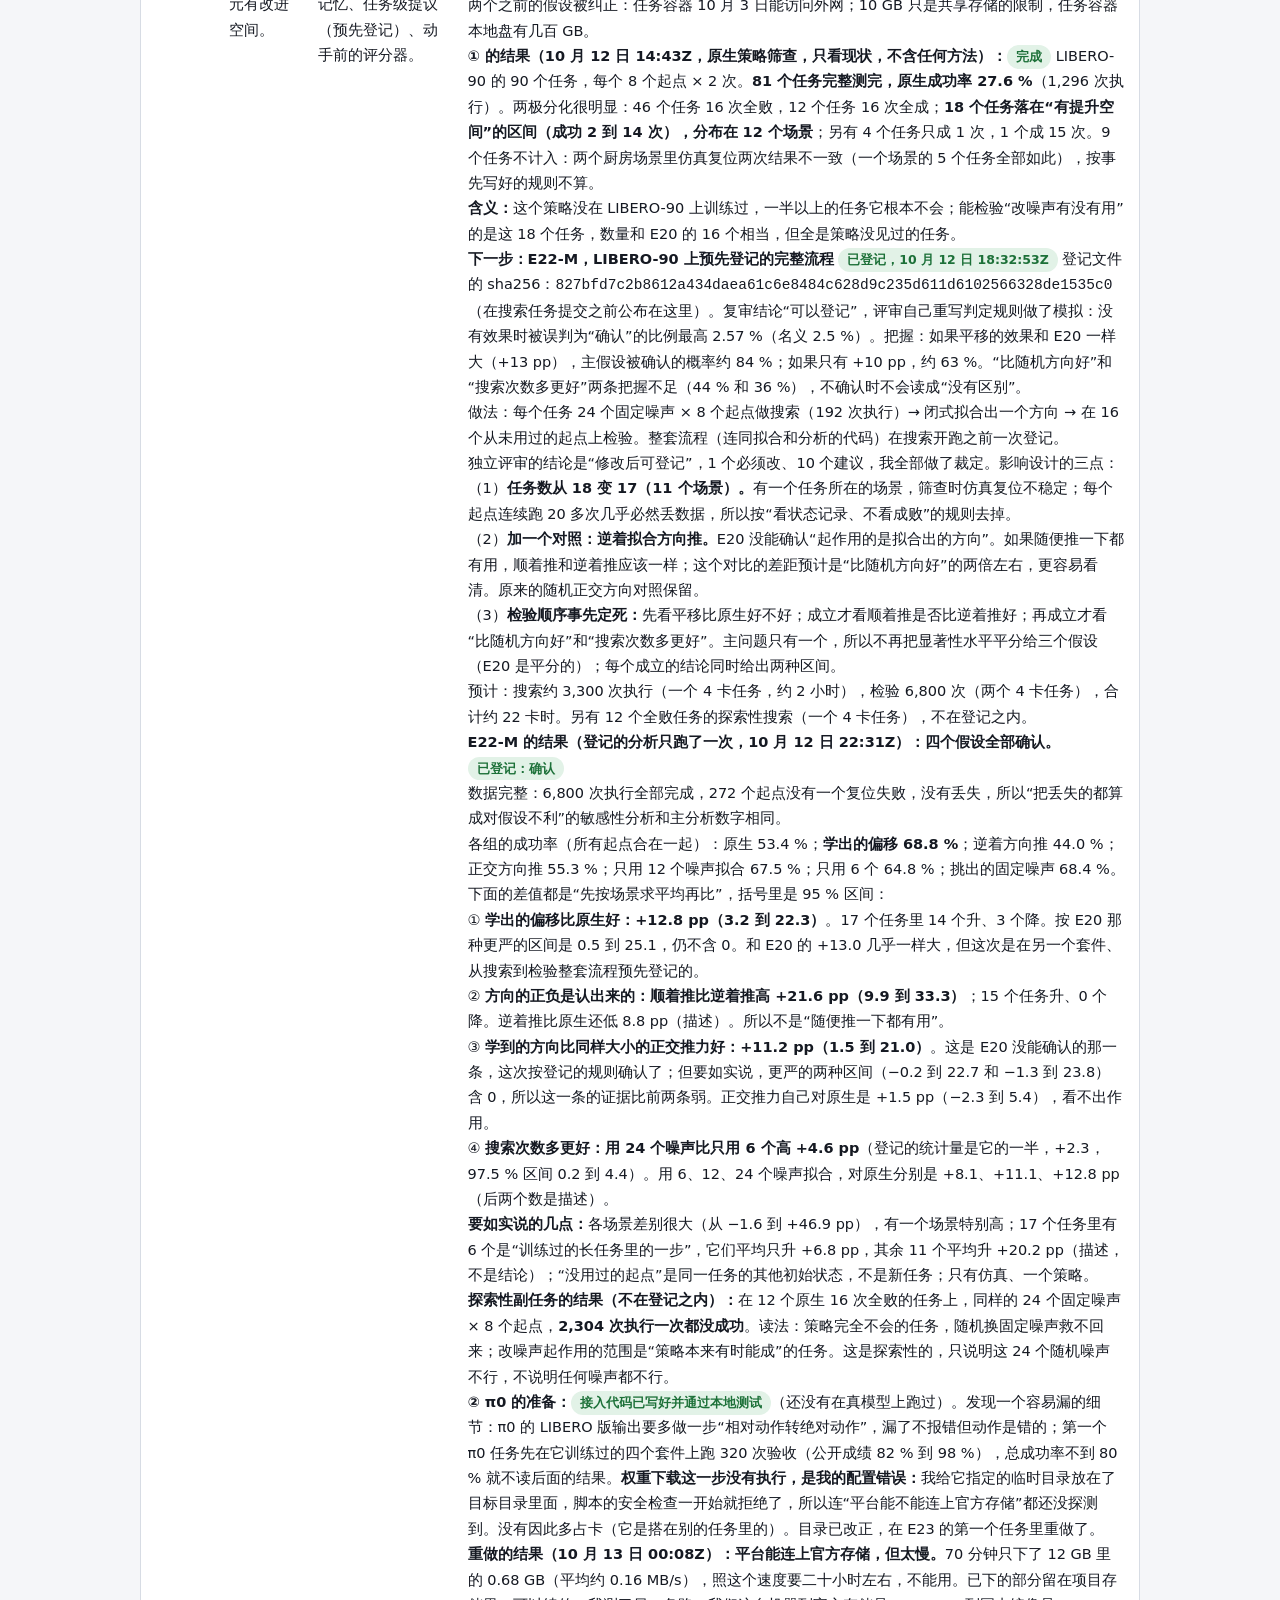
==== commit 0337198a: "Overview update 10-18T15:52Z Co-Authored-By: Claude Opus 5.5 <noreply@anthropic.com>" ====
--- a/index.html
+++ b/index.html
@@ -109,7 +109,7 @@
   <div class="eyebrow">ASBS 项目总览</div>
   <h1>冻结的 VLA，能不能把“这次成没成”的经验留到下一次？</h1>
   <p class="sub">论文题目：<i>Propose or Remember? When Outcome Feedback Can Be Consolidated into VLA Noise</i>。这一页前半是方案（先回答问题，再讲调研、证据、主问题、方法图、做过的实验、证据边界、下一阶段的三条工作线、论文结构、ASBS 的位置），后半是详细材料。</p>
-  <div class="meta">更新于 2026-10-18 15:41 UTC · 由 Claude（监督）维护 · 每到一个里程碑先更新本页</div>
+  <div class="meta">更新于 2026-10-18 15:52 UTC · 由 Claude（监督）维护 · 每到一个里程碑先更新本页</div>
   <nav>
     <a href="#p18">10/18 现状</a><a href="#p0">0 先回答</a><a href="#p1">1 调研</a><a href="#p2">2 证据</a><a href="#p3">3 部件</a><a href="#p4">4 主问题</a><a href="#p5">5 方法图</a><a href="#p6">6 要补的实验</a><a href="#p7">7 证据边界</a><a href="#p8">8 下一阶段</a><a href="#p9">9 论文结构</a><a href="#p10">10 ASBS</a><a href="#goal">详细：噪声 z</a><a href="#related">文献表</a><a href="#evidence">证据图</a><a href="#refine">①② 的数字</a><a href="#now">实验台账</a><a href="#log">更新记录</a>
   </nav>
@@ -118,7 +118,7 @@
 <div class="now">
   <h3>现在在哪</h3>
   <ul>
-    <li><b>10 月 18 日：新分工（我管方法和 idea，实验 agent 执行）；方向转到 RoboDojo + “把教师纠错变成 VLA 自己的能力”。RoboDojo 上还没有正结果（之前的比较都是 2 对 2）。正在做 R0 原生基线筛查：独立审阅要求先修两个问题（单回合上限、作业切分），修好后开跑，还没花卡时。LIBERO 上的已登记结果不变：E15 +19.1 pp、E20 +13.0 pp、E22-M 四项确认。</b></li>
+    <li><b>10 月 18 日：<b>方案 v1</b>：System 2 的三种反馈（结局、纠错、写成能量的约束）各配一种固化机制，ASBS 负责“已知安全能量下的后验”（新实验 G3-S，未开跑）。R0 原生筛查的代码已过三轮审阅，剩三处小修；真实文件测试已在 CI 跑通，修完即开跑，还没花卡时。LIBERO 上的已登记结果不变：E15 +19.1 pp、E20 +13.0 pp、E22-M 四项确认。</b></li>
     <li>这一页分两部分：前面是<b>方案</b>（0 到 8 节，10 月 11 日按你的要求重新整理），后面是<b>详细材料</b>（每个实验的数字、台账、更新记录）。</li>
   </ul>
 </div>
@@ -145,9 +145,29 @@
     <tbody>
       <tr><td><b>G1 · 低预算下能固化到哪一层</b><br><span class="meta">可辨认性 / 反馈预算</span></td><td>NSL（2610.13943，冻结 π0.5 + LIBERO 上学噪声）、UniSteer（2605.10821）、Golden Ticket、DSRL</td><td>都在大预算下报告收益，没有回答“给定几百次反馈，实例、任务、状态三层里哪一层学得出来”</td><td>E15 实例记忆 +19.1 pp、E20 任务偏移 +13.0 pp、E22-M 四项确认（已登记）；E23：任务级只学得出平移，按起点的方向要约 2,000 次执行才认得出（探索性）</td><td><span class="tag t-good">主线</span></td></tr>
       <tr><td><b>G2 · 先验证、再固化</b><br><span class="meta">System 2 → System 1</span></td><td>RedFlow（2607.27782，从结局不同、状态相近的回合里取更好的动作片段来修正流匹配 VLA，最接近）、PACER（2610.19248，按进度、来源和结局给人的纠错加权）、Sirius（按估计的人类信任加权模仿）、RLIF（把“何时介入”当奖励）、UniSteer（把人的纠错反演成噪声）、VICS（2610.05166，无训练的可行未来重排）、DAgger / ThriftyDAgger</td><td>都按事后的进度、结局或信任给纠错打分再吸收；RedFlow 原文明说它的分数是“事后的”“不是策略优势”，修正目标“没有验证从失败状态执行是否可行”。没有人检验纠错在交还学生之后还有没有价值；我们先测<b>接管价值</b> Δ = 成功率（纠正后由学生接着做）− 成功率（学生自己做），再看状态挪动几毫米后还剩多少，只吸收经得起这两项检验的纠错</td><td>还没有：RoboDojo 上的 2 对 2 不算证据。LIBERO 上的旁证：E16-ZX 记忆在偏 0.1 到 5 毫米时还剩约 8 pp</td><td><span class="tag t-warn">主线，待第一个实验</span></td></tr>
-      <tr><td><b>G3 · ASBS 什么时候是必需的</b></td><td>NSL、Noise Hypernetworks、Uehara 等（噪声倾斜框架已发表）；ASBS 轨迹优化（2609.07914，未核实全文）</td><td>倾斜本身不新；只有在“按状态的高斯策略”打不过的情形下，ASBS 才算贡献</td><td>E23 没看到多峰；按起点的方向不同，但一个按状态的高斯就能表示</td><td><span class="tag t-mute">降为被检验的部件</span></td></tr>
+      <tr><td><b>G3 · ASBS 什么时候是必需的</b></td><td>NSL、Noise Hypernetworks、Uehara 等（噪声倾斜框架已发表）；ASBS 轨迹优化（2609.07914，未核实全文）</td><td>倾斜本身不新；只有在“按状态的高斯策略”打不过的情形下，ASBS 才算贡献</td><td>E23 没看到多峰；按起点的方向不同，但一个按状态的高斯就能表示</td><td><span class="tag t-warn">方案 v1：负责第三格（已知能量的后验），见下</span></td></tr>
     </tbody>
   </table></div>
+  <h3>方案 v1（10 月 18 日）：System 2 的三种反馈，各自用什么方式固化</h3>
+  <p>System 2（人、教师模型、验证器）给 System 1（冻结的 VLA）的反馈有三种形态，携带的信息量不同，能固化的层级和合适的机制也不同。公共对象是倾斜的噪声分布 q*(z|h) ∝ p0(z)·exp(−E/τ)（已发表，只引用）；三种反馈的区别在于能量 E 从哪来、我们对它知道多少。</p>
+  <div class="tbl"><table>
+    <thead><tr><th>反馈形态</th><th>对能量知道多少</th><th>能固化到哪层</th><th>机制</th><th>证据 / 实验</th></tr></thead>
+    <tbody>
+      <tr><td><b>A 结局</b><br><span class="meta">成 / 败，稀疏</span></td><td>少量带噪标签</td><td>低预算下：实例、任务；按状态学不出</td><td>记忆回放、闭式平移</td><td>LIBERO 已登记：E15 +19.1 pp、E20 +13.0 pp、E22-M 四项确认；E23 任务级只学得出平移。RoboDojo 待 R0 后复现</td></tr>
+      <tr><td><b>B 纠错</b><br><span class="meta">接管几步再交还</span></td><td>只在纠正处有信号，且不一定对学生有用</td><td>先验证，再固化</td><td>接管价值 Δ + 扰动半径，只吸收经得起检验的纠错</td><td>G2 方案已起草，等 R0 第二段的带内布局</td></tr>
+      <tr><td><b>C 规格</b><br><span class="meta">写成能量的约束，例如安全区域</span></td><td>完全已知、可求梯度、评估不需要仿真</td><td>整个按状态的后验</td><td><b>ASBS</b>：噪声空间里按状态的采样器，单次前向</td><td>新实验 G3-S（下）</td></tr>
+    </tbody>
+  </table></div>
+  <p><b>要证明的统一结论：</b>固化机制该多“强”，由反馈携带的信息量决定。结局只够学一个均值；纠错要先验证；只有能量完全已知时，按状态、多峰的后验才值得学，这正是 ASBS 的用武之地。这也解释了旧结果：拿结局训练的评分器（排序准确度 0.51）当能量，ASBS 没有东西可学（+0.06 pp）。问题出在能量不含信息，不能据此说明 ASBS 本身没用。</p>
+  <p><b>和你原定的两个目标对上：</b>① “安全约束写成能量 + ASBS” → 第三格，噪声空间（冻结 VLA）和权重空间（用 Adjoint Matching 微调动作头）两种都做；② “把 System 2 蒸馏进 System 1、减少介入” → 第二格；另外第三格可以延伸为：System 2 每个场景只写一次约束能量，ASBS 把它固化成快速采样器，运行时不再需要 System 2 逐步介入（第一轮约束先手写，不声称由大模型生成）。</p>
+  <h3>G3-S：安全约束能量 + ASBS（新设计，未开跑）</h3>
+  <ul>
+    <li><b>为什么这里可能必须用 ASBS：</b>已发表的 VLA 安全方法（2607.01378 约束流匹配，SafeLIBERO 上避障 82.8 %、成功 81.6 %；2607.29569 屏障增强流匹配；ActSafeGuard 2609.11697）都是在去噪中修正或投影，把样本推到可行区域边上，目标不是 q*。三种情形下它们会出问题，而 ASBS 学的正是 q*：可行区域是多峰的（障碍物挡在常走路线中间，左绕右绕都行，投影会推到两峰之间）；可行区域在原策略下很罕见（N 选 1 需要 N ≈ 1/p）；以及按状态的高斯噪声策略会塌到一个峰上。另外，能量只要模型前向加正运动学就能算，不用仿真，ASBS 的训练很便宜，没有 E23 那种“反馈太少学不出”的问题。</li>
+    <li><b>能量（RoboDojo 双臂）：</b>末端进入虚拟禁入区的惩罚；两臂末端间距小于下限的惩罚（双臂系统真实的安全约束）。评估按执行后的真实位置判违规。</li>
+    <li><b>S0，只用模型的开环实验（便宜，先做）：</b>状态取自 R0 存下的观测；禁入区放在原生中位轨迹上，调半径使原策略下的安全概率为 0.5 / 0.2 / 0.05 / 0.01，并把状态分成“多峰”“单峰”两类；在原策略下做大规模拒绝采样当真值。比较：原生、N 选 1、噪声梯度引导、动作空间投影、高斯噪声策略、混合高斯噪声策略、重要性重采样、ASBS、权重空间 Adjoint Matching。事先写下的判据：罕见时 ASBS 违规率不高于 16 选 1、计算量 ≤ 1/8；多峰时 ASBS 的两峰比例与真值相差 ≤ 0.15，而高斯策略塌缩；如果高斯或混合高斯和 ASBS 一样好，“需要 ASBS”就不成立，照实报告。预计一个 4 卡作业、≤ 8 卡时。</li>
+    <li><b>S1，闭环：</b>S0 过关后，在 R0 选出的带内布局上做原生、投影、ASBS 三臂，看任务成功率和执行中的违规率。</li>
+    <li><b>不能写的话：</b>“首个在噪声空间做摊销采样”（已有 Outsourced、Noise Hypernetworks 等）；“首个用 ASBS 做控制”（2609.07914 已用它做轨迹优化，但那是逐问题优化，没有预训练策略做先验）；“投影类方法会降低成功率”这种泛化结论。</li>
+  </ul>
   <p><b>一个关键区分：</b>“学生完全不会”和“学生有时能成”要分开处理。LIBERO-90 上原生 16 次全败的 12 个任务，换噪声 2,304 次一次都没成功：噪声和采样层的方法（含 ASBS）只能在学生已有的能力里挑，教不会新能力；完全不会的任务只能靠改权重（模仿学习、动作头训练）。所以 RoboDojo 上要先知道学生在哪些任务上“有时能成”。</p>
   <h3>正在做：R0，RoboDojo 原生基线筛查（只用学生，不调教师，不训练）</h3>
   <ul>
@@ -349,7 +369,7 @@
       </tbody>
     </table>
   </div>
-  <p><b>仍需你定的：</b>1. <b>主线：</b>采用 G1（低预算下能固化到哪一层）+ G2（先验证、再固化），ASBS 作为被检验的部件？2. 学生几乎 0 % 的任务，是否接受走权重空间（模仿学习 / 动作头训练）来“教会”，和噪声层的方法分开报告？3. R0 第一段预算由 16 上调到 ≤ 24 卡时，为了让每个任务都跑满官方步数；我已批，不同意请说。4. π0 官方权重 12 GB 在项目的对象存储里，是否保留请你定。5. 个人存储的 100 GB 配额被同一账号下别的项目占满，那些文件我没有动，是否清理请你定。6. 集群 B 上 7 月的旧 rollout 数据（81 GB）删或迁需要你点头。</p>
+  <p><b>仍需你定的：</b>1. <b>主线：</b>是否按“三种反馈 × 三种机制”写（结局 → 记忆/平移；纠错 → 先验证再固化；已知能量的约束 → ASBS 后验）？2. 是否同意加 SafeLIBERO 作为 G3-S 的第二个基准？它是已发表的 VLA 安全方法用的基准，可以直接对比数字；只用于安全实验。3. 学生几乎 0 % 的任务，是否走权重空间（模仿学习 / 动作头训练）来“教会”，和噪声层的方法分开报告？4. π0 官方权重 12 GB 在项目的对象存储里，是否保留请你定。5. 个人存储的 100 GB 配额被同一账号下别的项目占满，那些文件我没有动，是否清理请你定。6. 集群 B 上 7 月的旧 rollout 数据（81 GB）删或迁需要你点头。</p>
 </section>
 
 <section id="p9" class="plan">
@@ -1068,7 +1088,7 @@
     <div><b>你的决定（10 月 10 日）</b><span>实验继续推进；可用的机器都可以用，也可以提交训练任务，但不能浪费：每个任务要把卡用满，不多提。实验过程中要根据反馈继续完善方案。共享服务器的磁盘和环境问题由我清理。</span></div>
     <div><b>本阶段计划</b><span>见<a href="#p8">方案 8</a> 的三条工作线。</span></div>
     <div><b>用卡原则</b><span>同一时间我们在排队或运行的任务最多 2 个；不让任务在容器里空等；一个任务结束、结果看过，再提下一个。每次启动前在这里写明用多少卡、多久、为了回答什么。</span></div>
-    <div><b>仍需你定的</b><span>1. <b>主线：</b>采用 G1（低预算下能固化到哪一层）+ G2（先验证、再固化），ASBS 作为被检验的部件？2. 学生几乎 0 % 的任务，是否接受走权重空间（模仿学习 / 动作头训练）来“教会”，和噪声层的方法分开报告？3. R0 第一段预算由 16 上调到 ≤ 24 卡时，为了让每个任务都跑满官方步数；我已批，不同意请说。4. π0 官方权重 12 GB 在项目的对象存储里，是否保留请你定。5. 个人存储的 100 GB 配额被同一账号下别的项目占满，那些文件我没有动，是否清理请你定。6. 集群 B 上 7 月的旧 rollout 数据（81 GB）删或迁需要你点头。</span></div>
+    <div><b>仍需你定的</b><span>1. <b>主线：</b>是否按“三种反馈 × 三种机制”写（结局 → 记忆/平移；纠错 → 先验证再固化；已知能量的约束 → ASBS 后验）？2. 是否同意加 SafeLIBERO 作为 G3-S 的第二个基准？它是已发表的 VLA 安全方法用的基准，可以直接对比数字；只用于安全实验。3. 学生几乎 0 % 的任务，是否走权重空间（模仿学习 / 动作头训练）来“教会”，和噪声层的方法分开报告？4. π0 官方权重 12 GB 在项目的对象存储里，是否保留请你定。5. 个人存储的 100 GB 配额被同一账号下别的项目占满，那些文件我没有动，是否清理请你定。6. 集群 B 上 7 月的旧 rollout 数据（81 GB）删或迁需要你点头。</span></div>
   </div>
 </section>
 
@@ -1080,6 +1100,7 @@
     <li>推算的数字单独标“推算”，不和实测结果混在一起。</li>
   </ul>
   <ul class="log">
+    <li><time>10-18 15:52Z</time>方案 v1：三种反馈 × 三种机制；ASBS 定位到“已知约束能量的后验”，设计 G3-S 安全实验（S0 开环只用模型，S1 闭环）；核对了 2026 年的 VLA 安全工作（2607.01378、2607.29569、2609.11697、2609.07914），它们都是投影或逐问题优化。R0：真实文件测试在 CI 通过。</li>
     <li><time>10-18 15:41Z</time>R0 代码第二、三轮审阅：发现并要求修复“进度日志只能打开一次”（会让每个回合失败）及几处时间边界；剩三处小修和 CI 真实 I/O 测试。G2 相关工作补充：读了 RedFlow 全文，它的修正分数是事后的进度和结局，原文说修正目标“没有验证从失败状态执行是否可行”；我们的区别是用交还学生后的实际成功率来检验纠错。</li>
     <li><time>10-18 14:42Z</time>新分工：我管方法和 idea，实验 agent 执行。补上 10 月 13 日到 18 日代管期间的进展（RoboDojo，无正结果）、现在的方案和三个 gap（G1 主线、G2 先验证再固化、G3 ASBS 降为部件）、R0 筛查的设计和审阅结论（先修单回合上限和作业切分）。</li>
     <li><time>10-13 10:19Z</time>平台 08:15Z 自己恢复（卡了 8 小时，原因在平台内部，额度、空闲卡、项目、镜像都正常）。E23 结果取回、合并、分析一次：任务级只有平移；3 个任务“方向随起点不同”；1 个任务“范围更窄”。第一个 π0 任务 09:28Z 提交：权重取回并转换成功，32 个 worker 自检通过，在跑验收和筛查。</li>
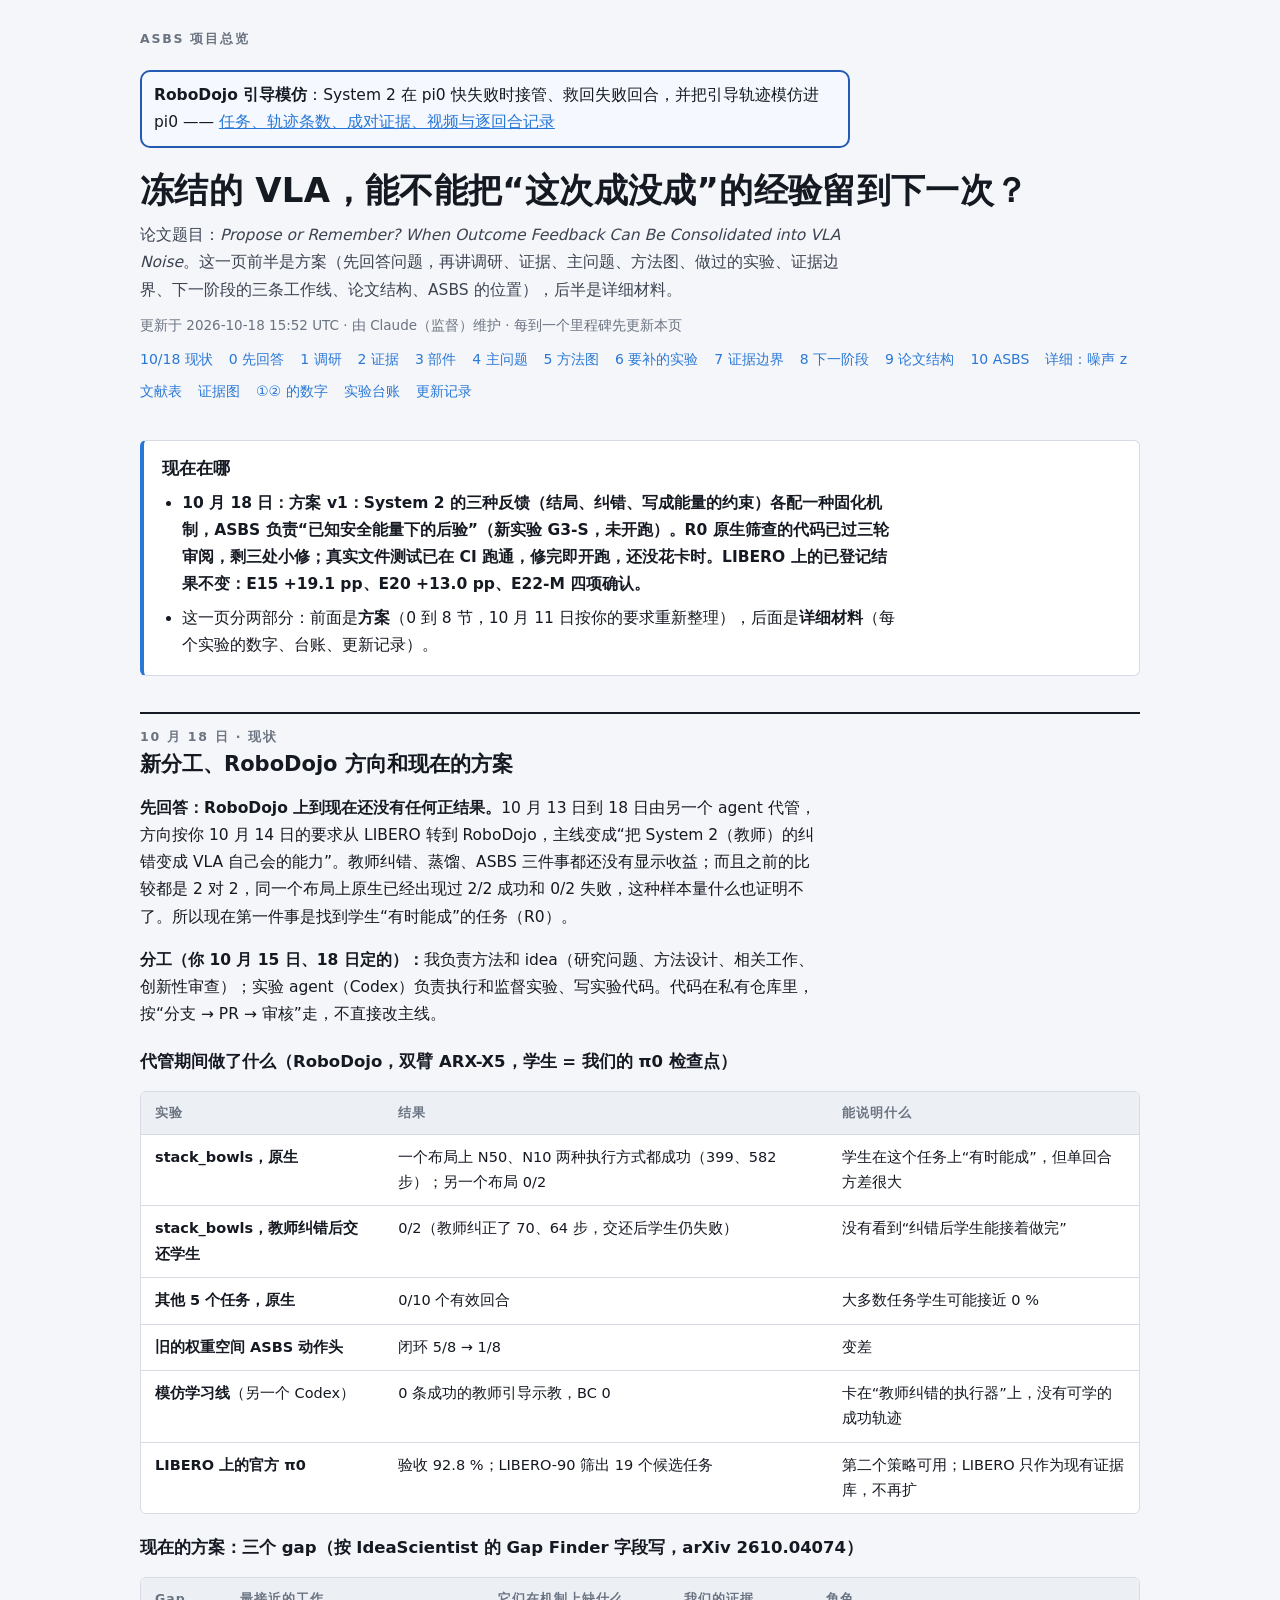
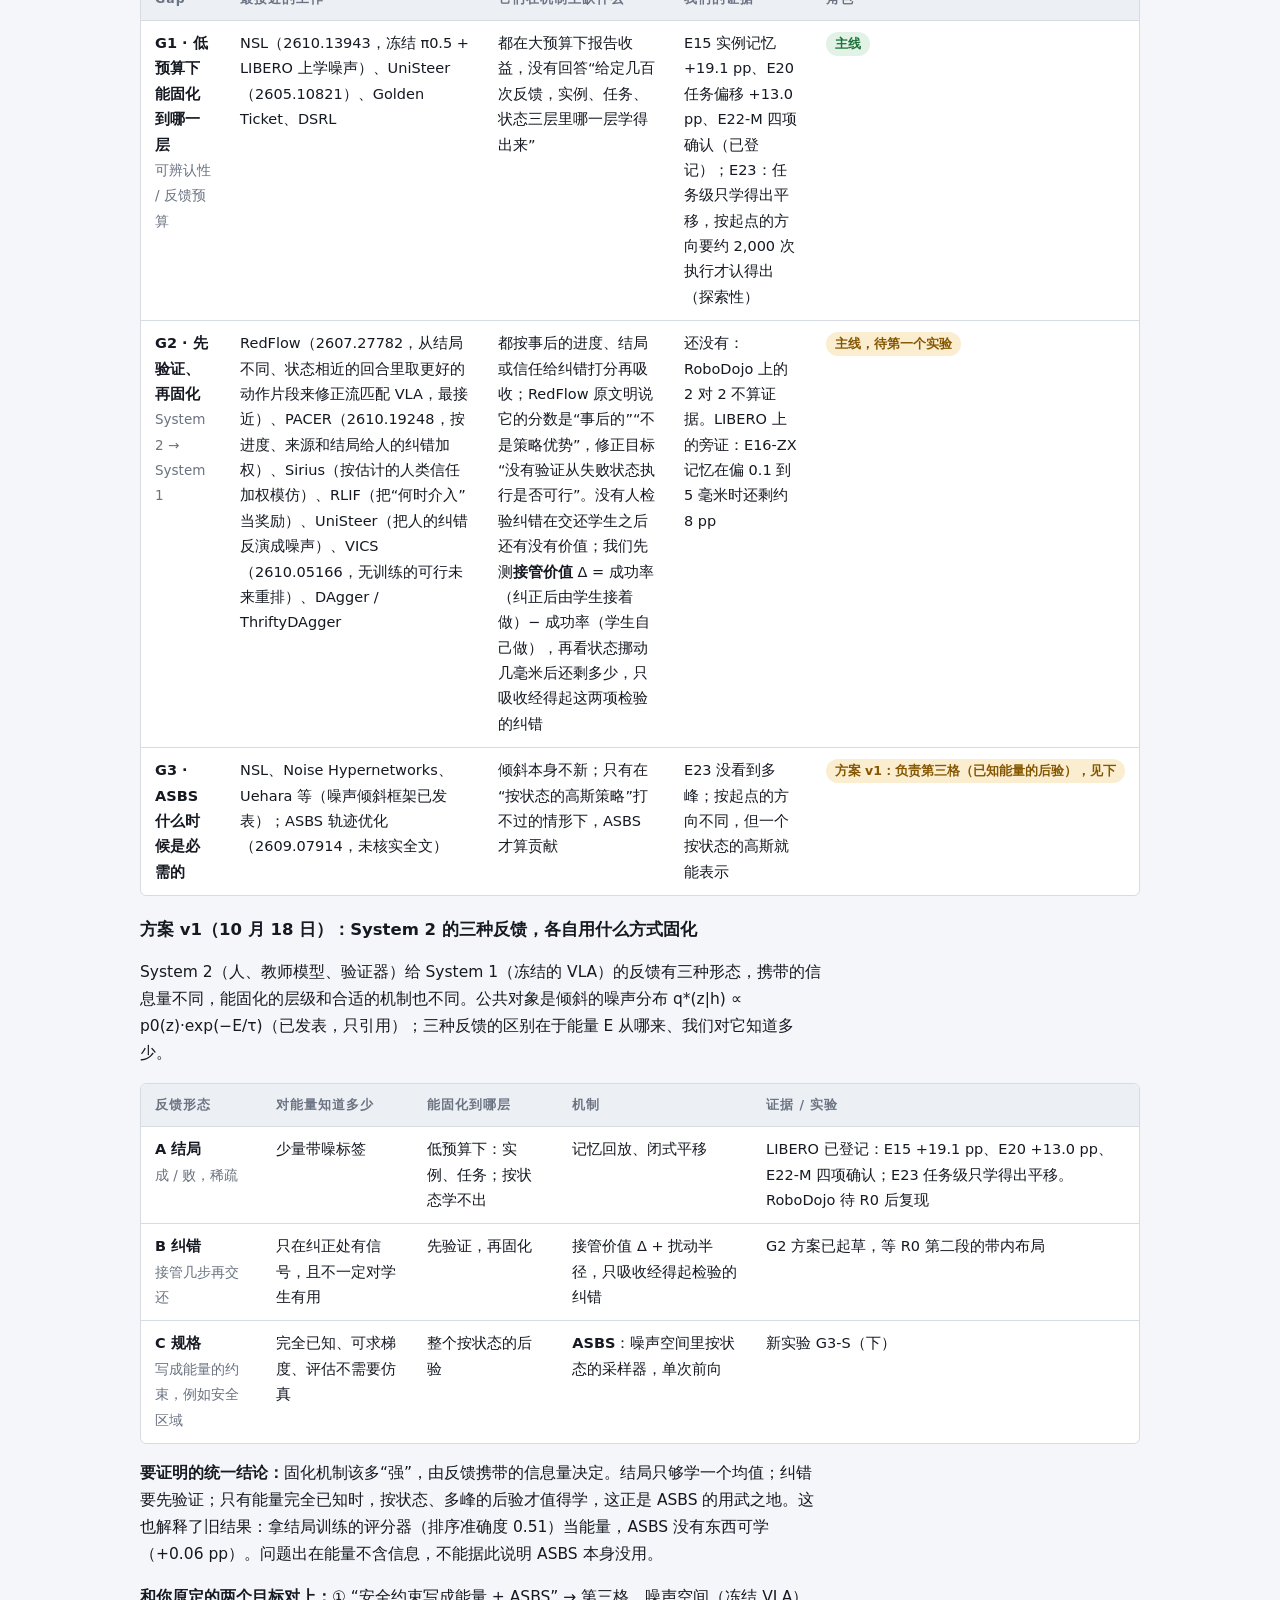
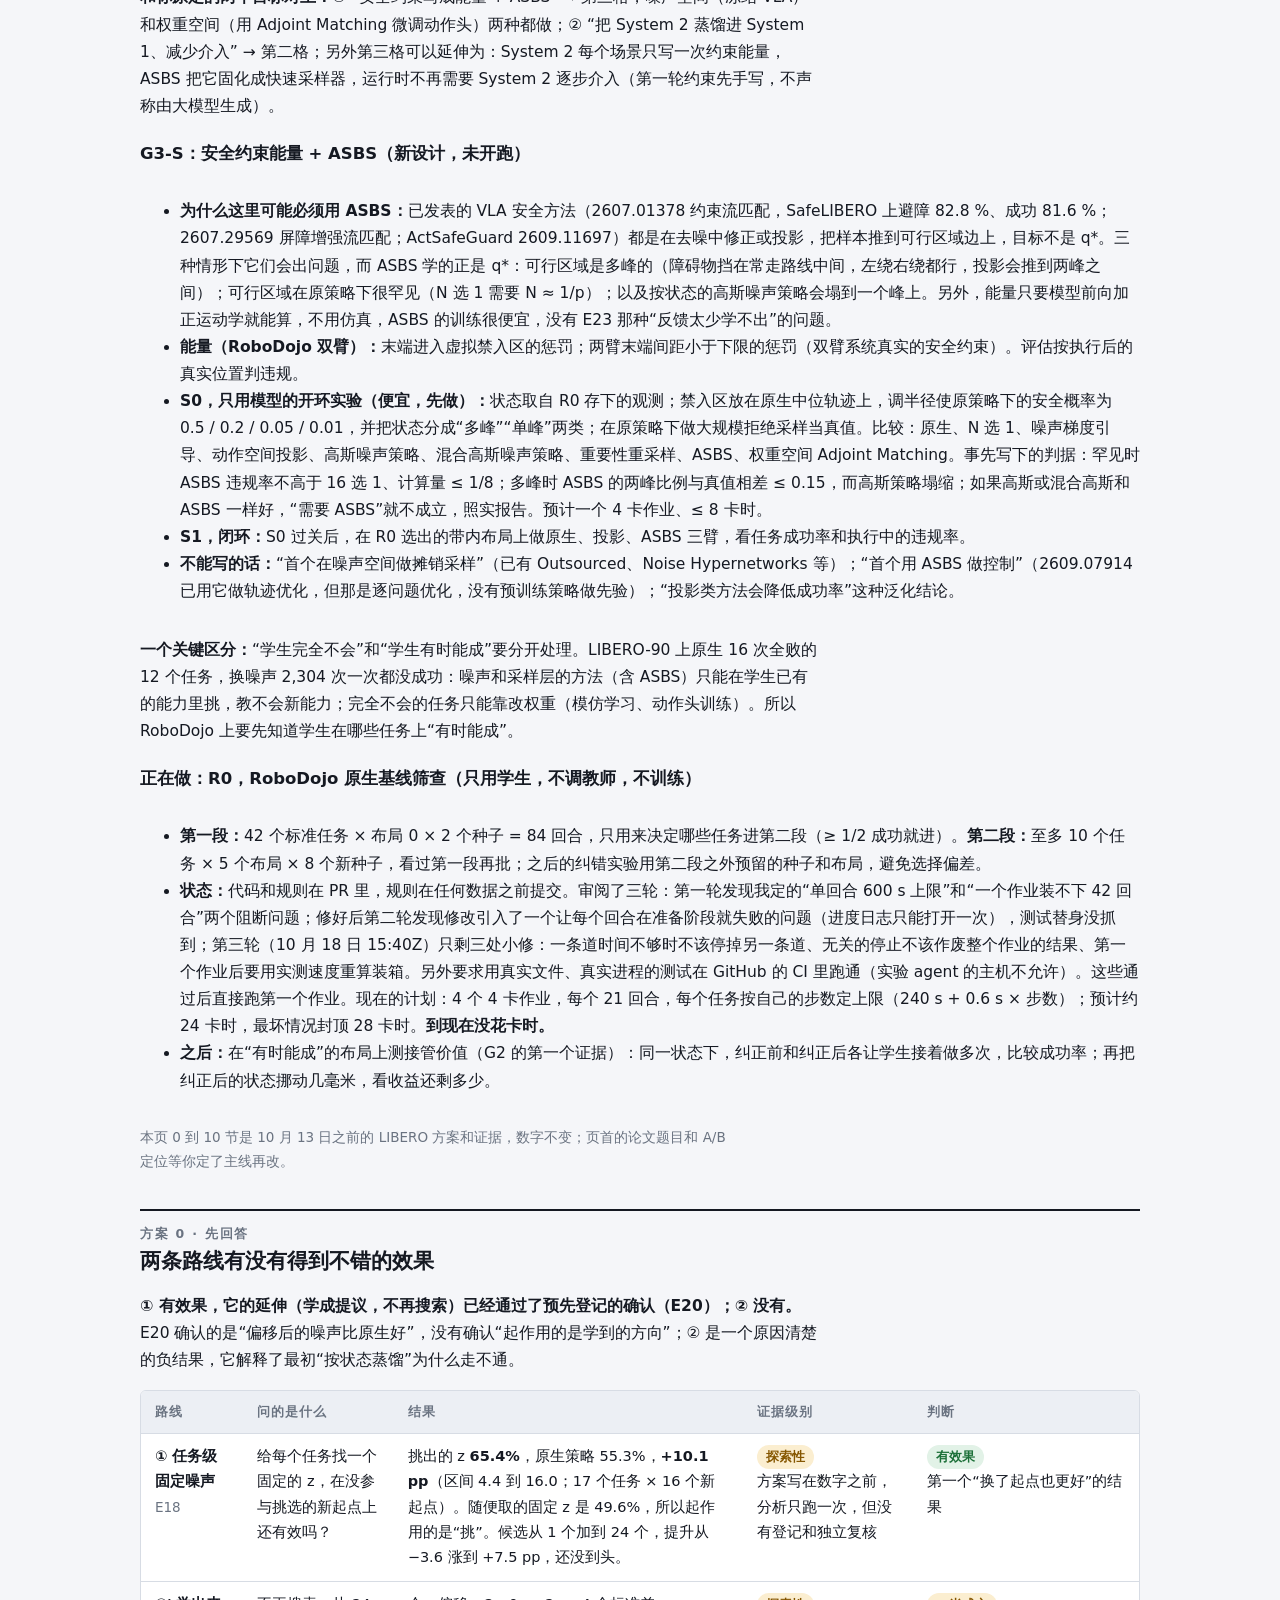
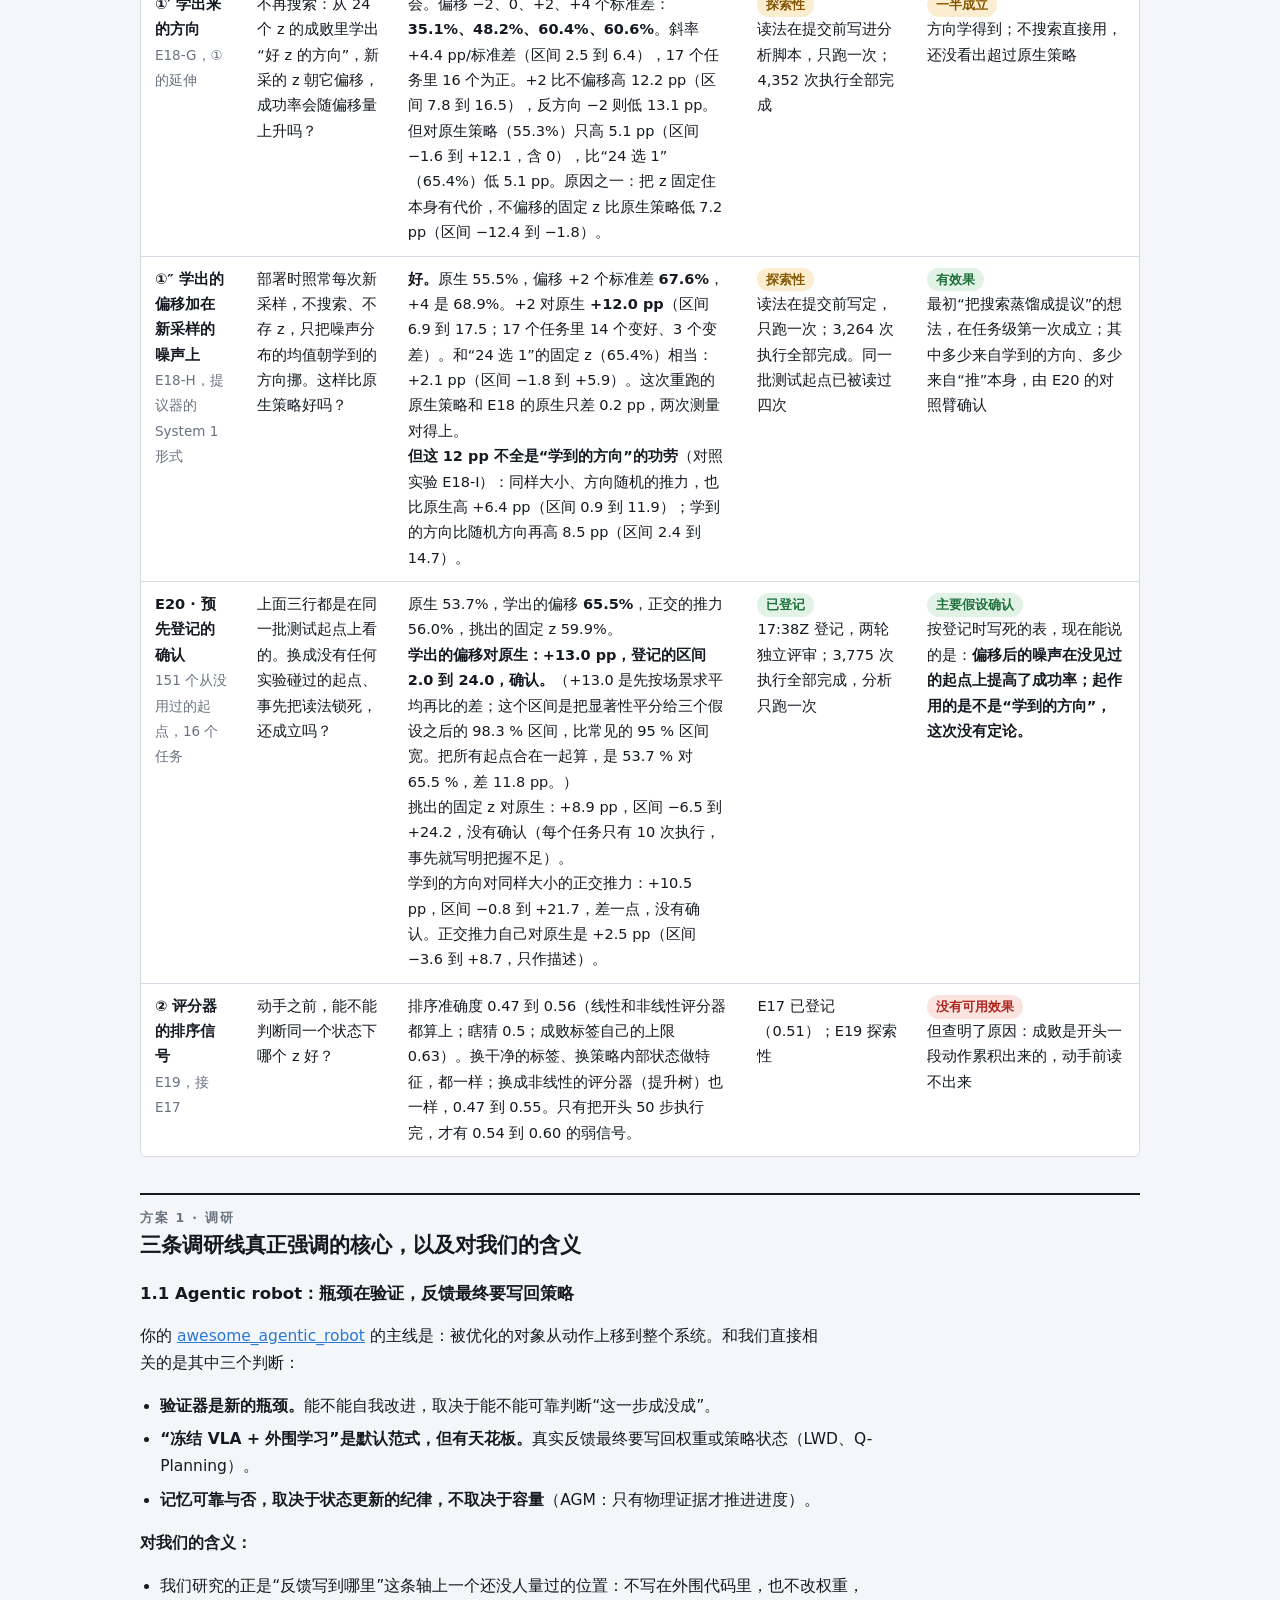
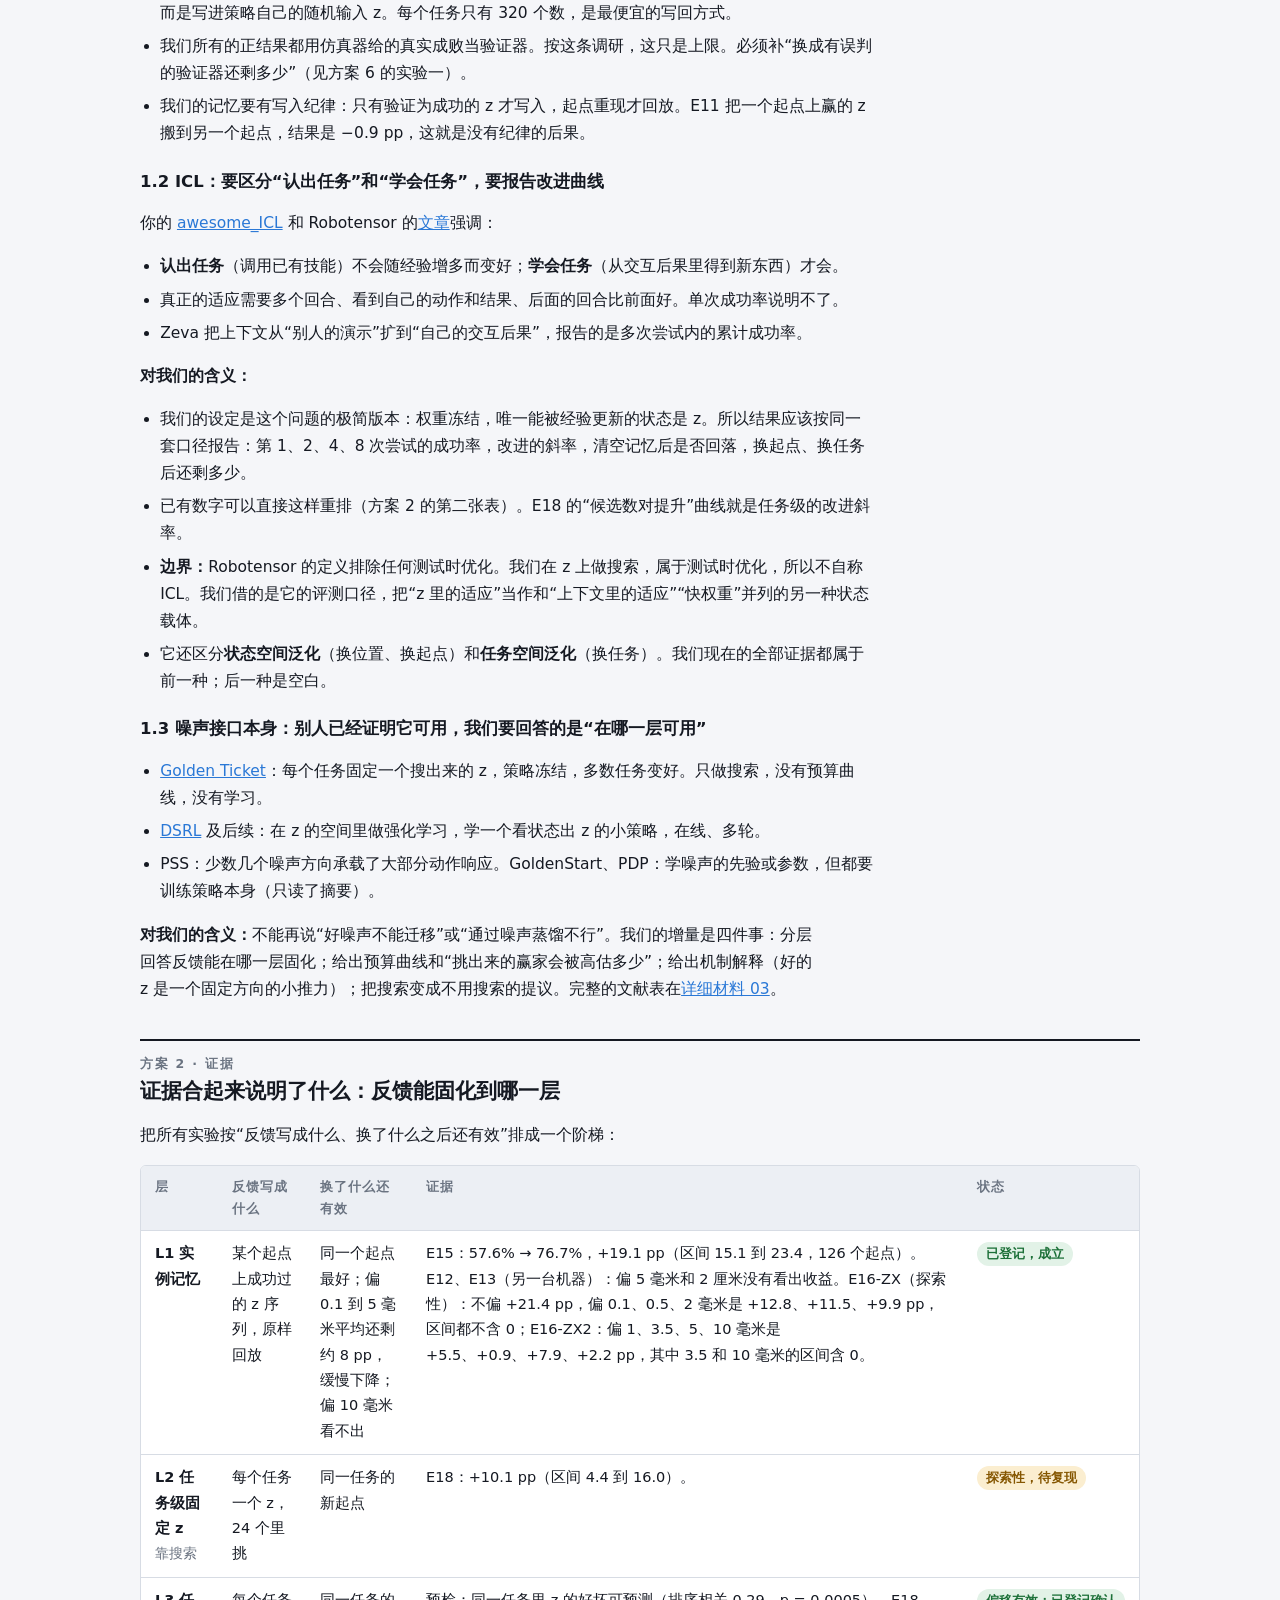
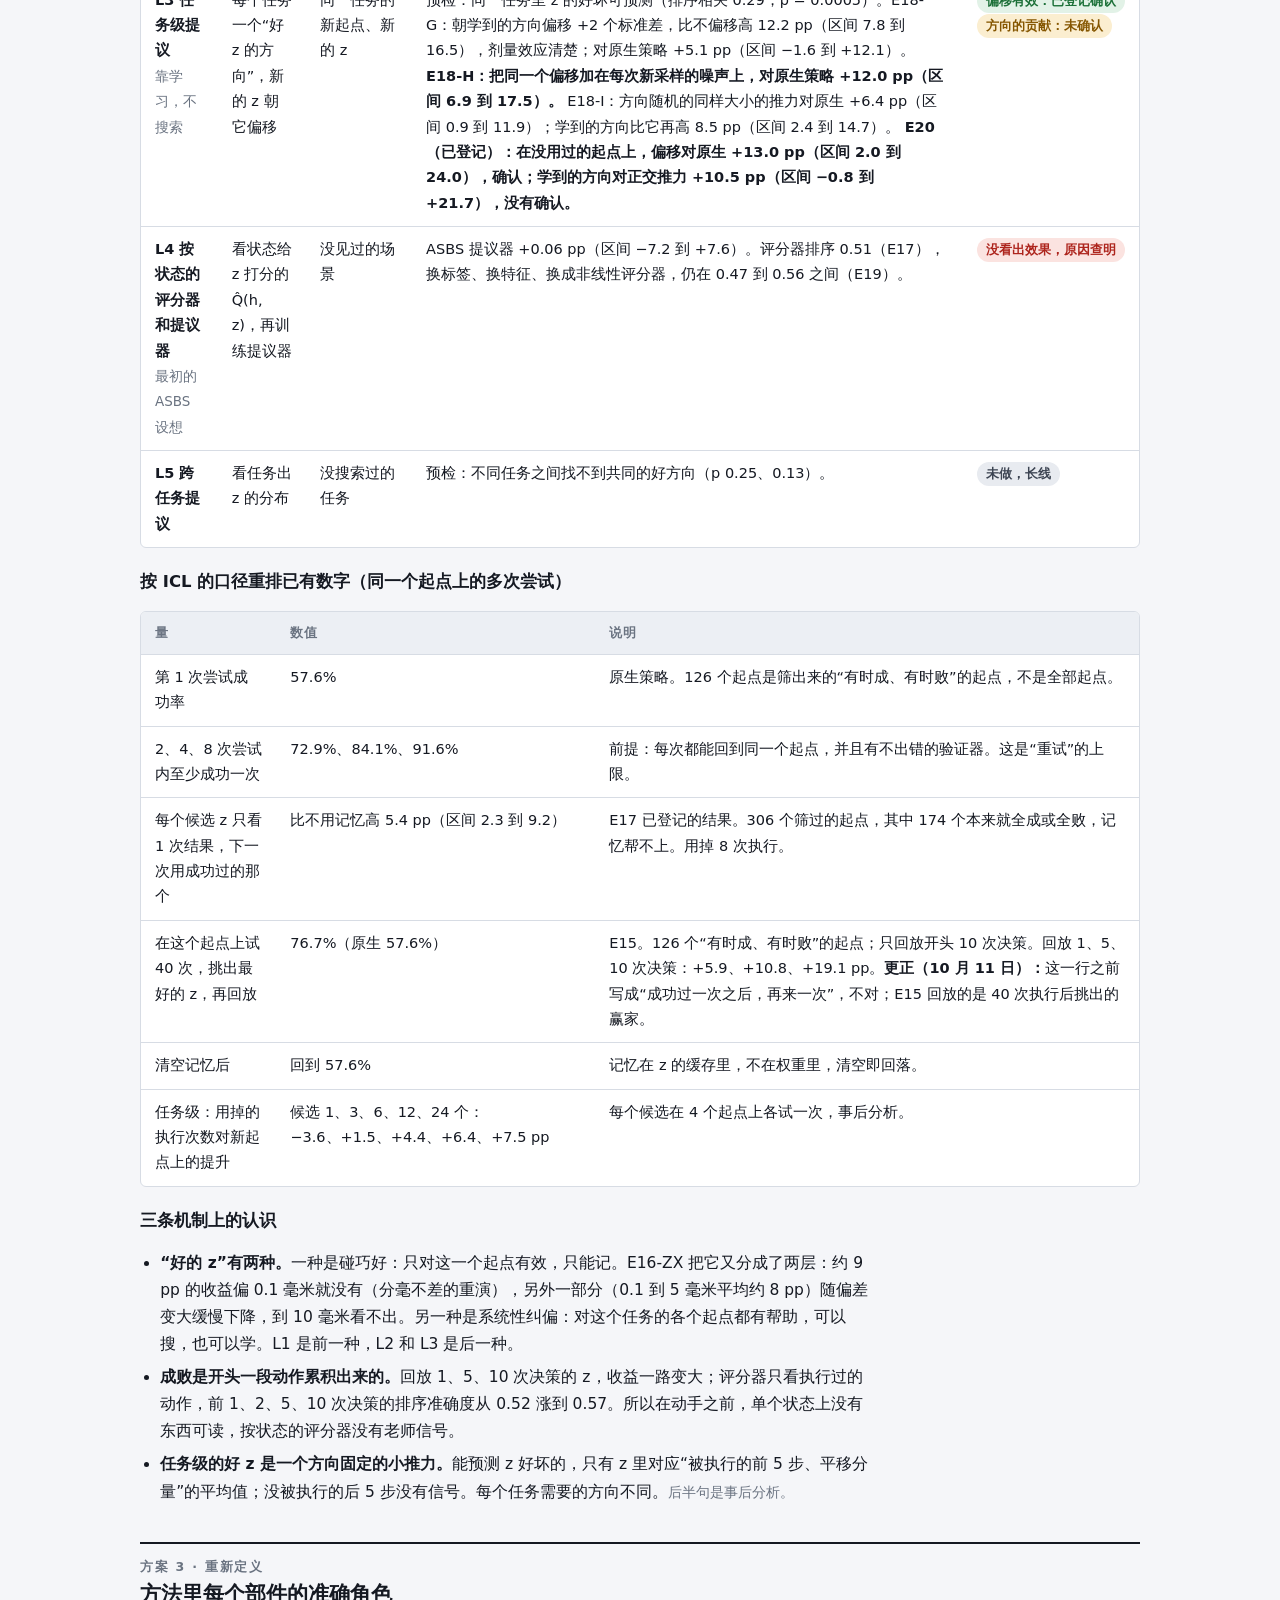
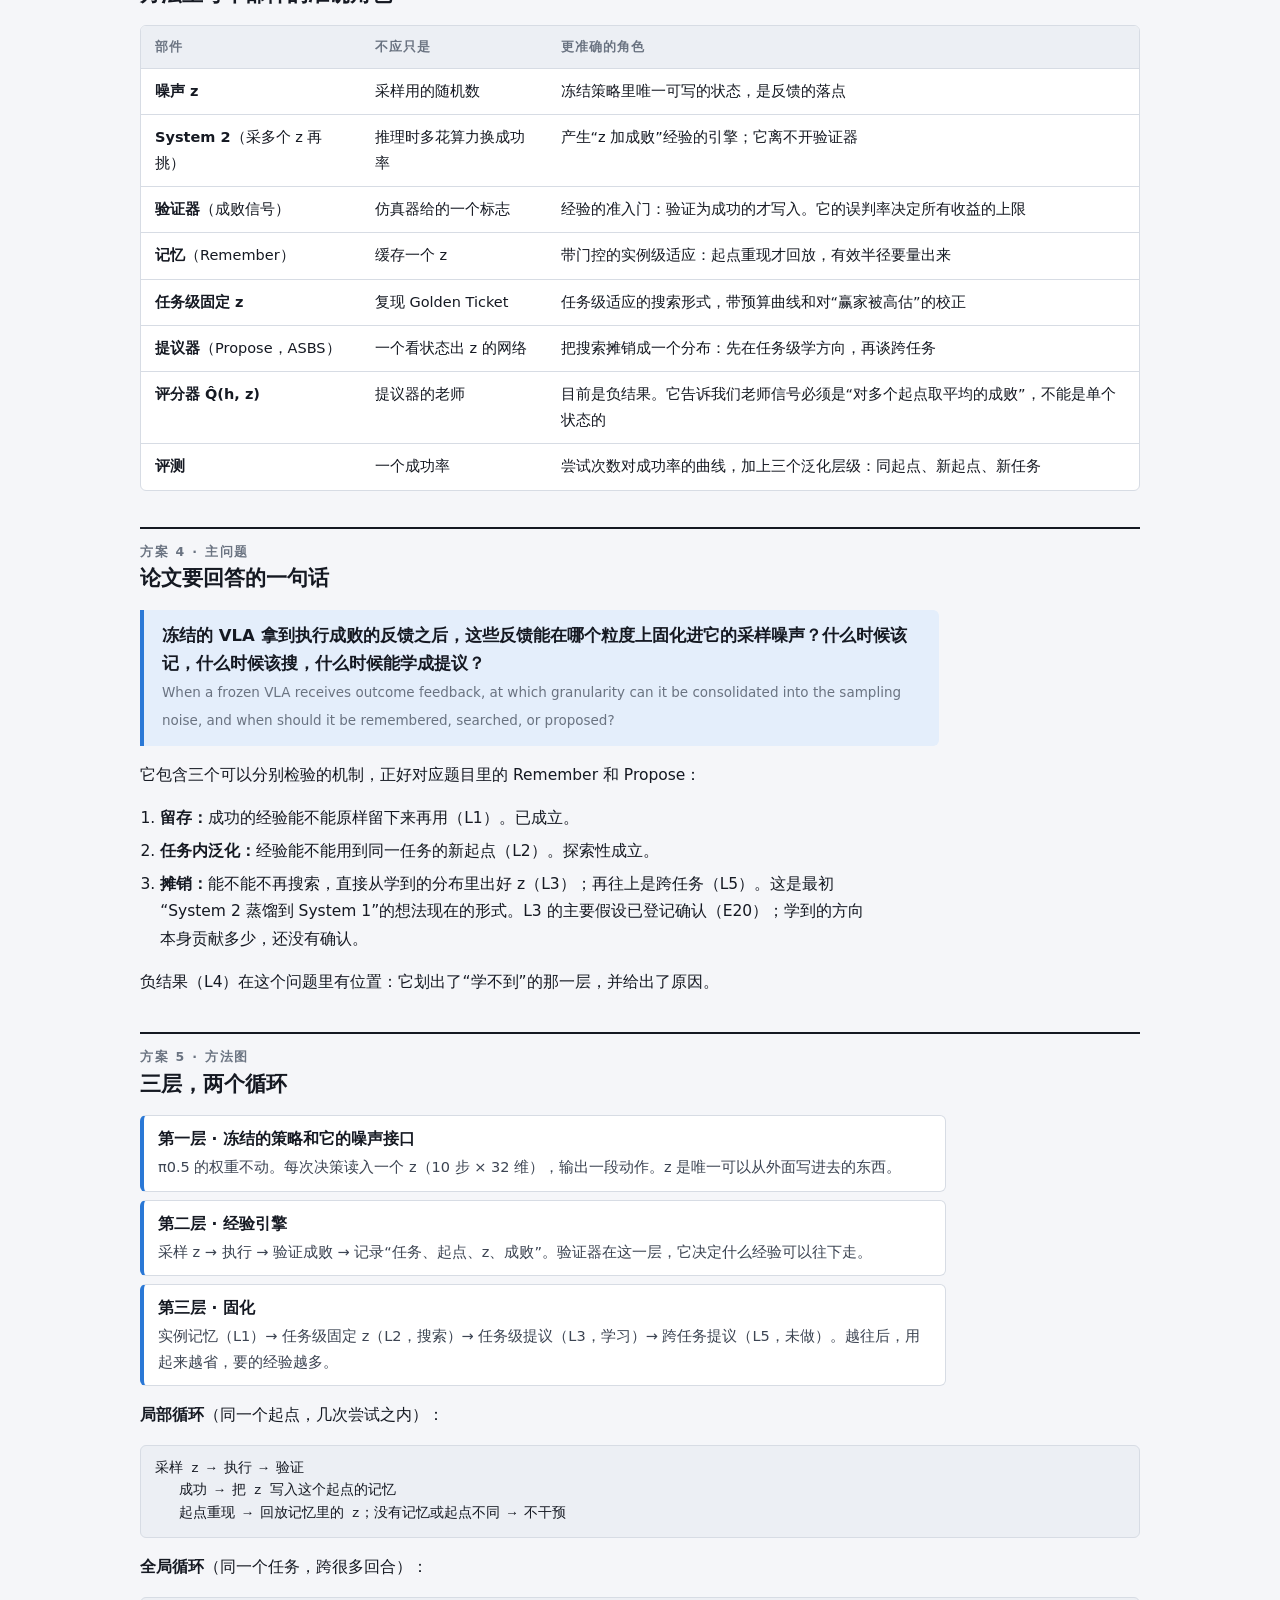
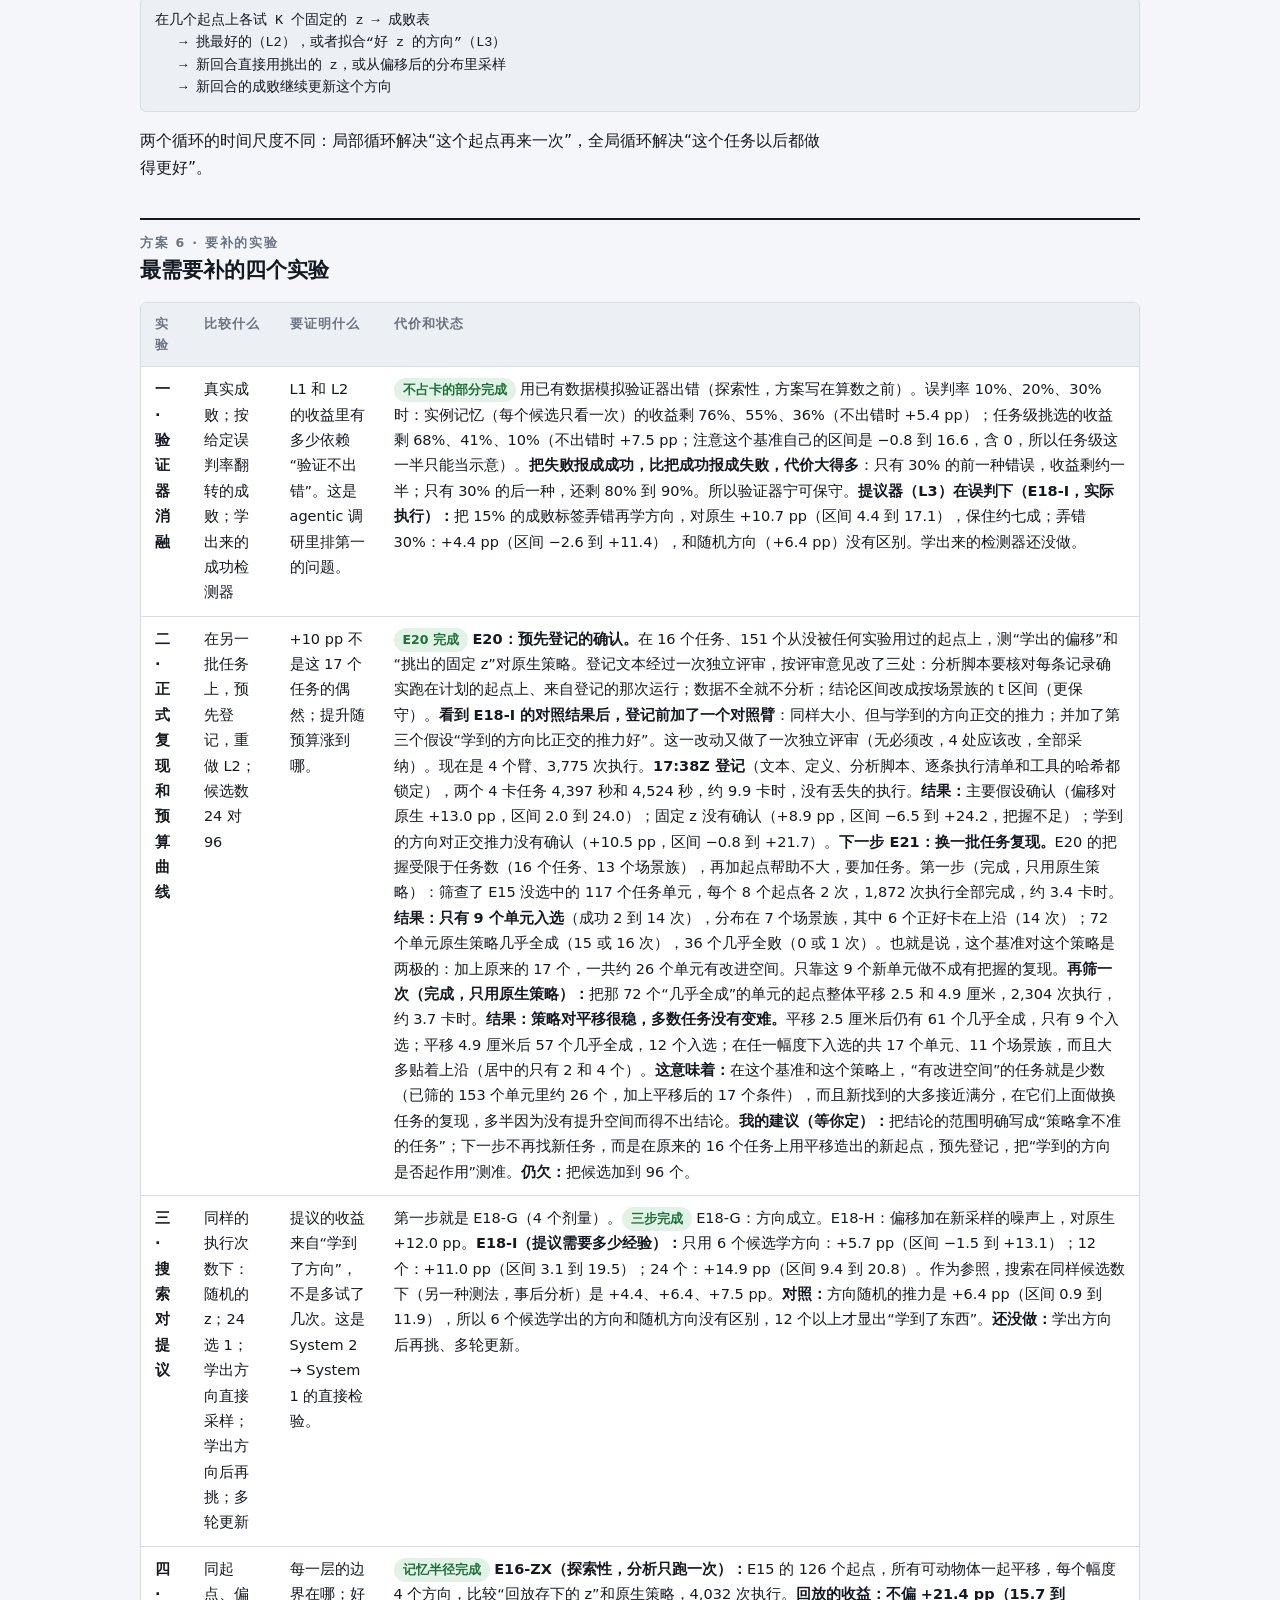
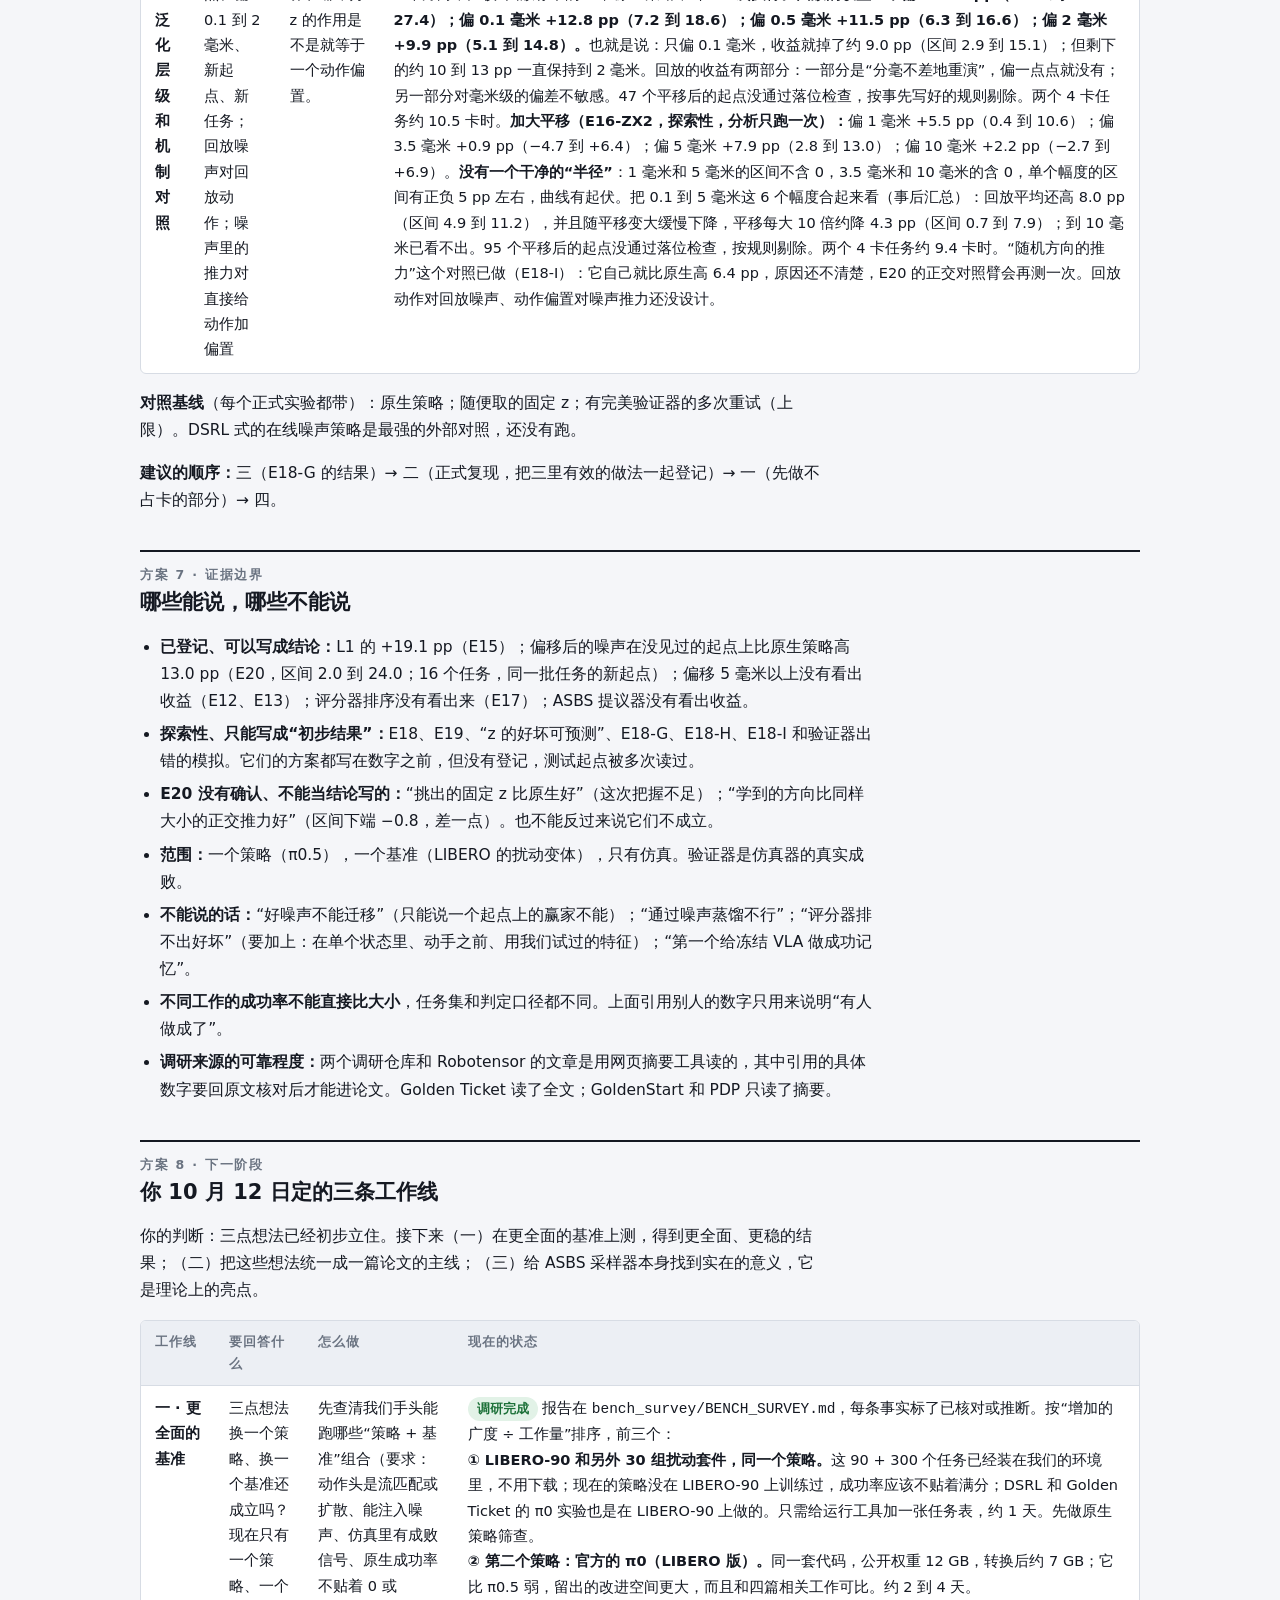
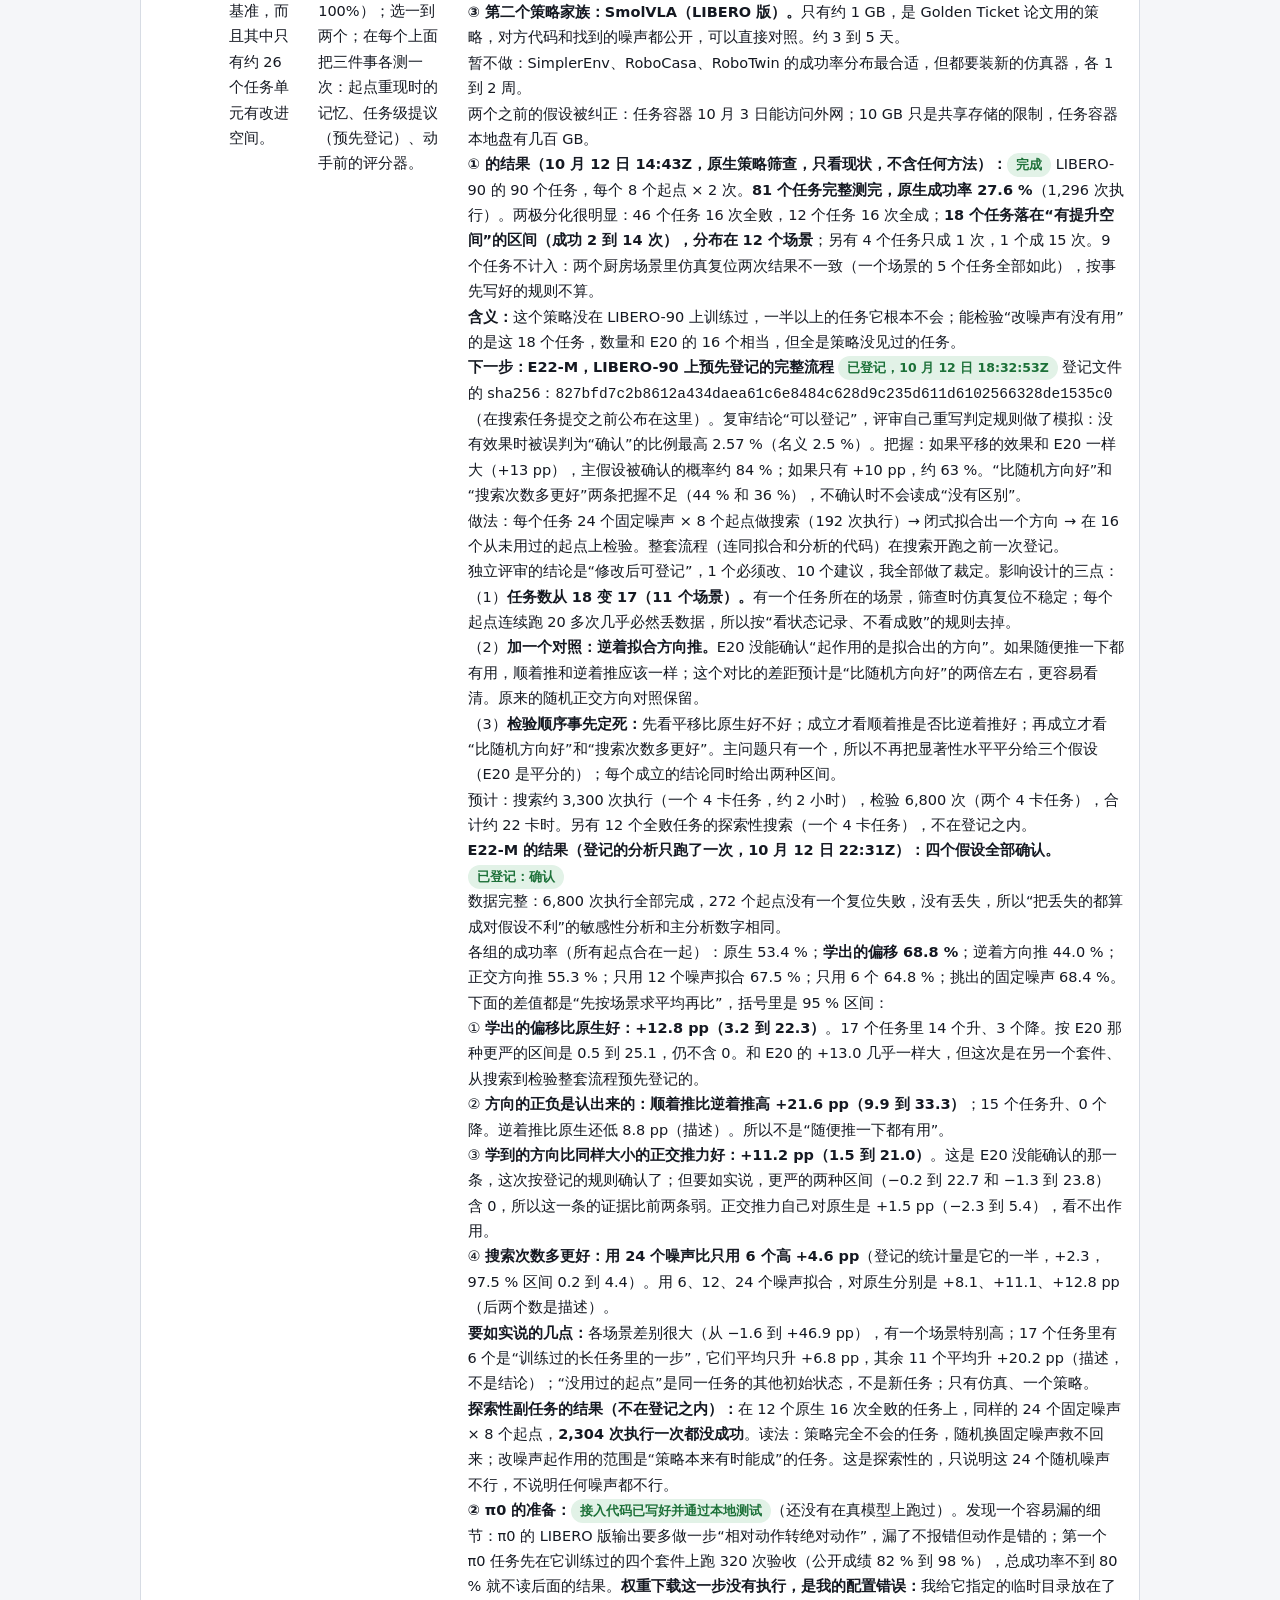
==== commit 0386dd0a: "RoboDojo guided imitation page 10-20T07:40Z" ====
--- a/index.html
+++ b/index.html
@@ -107,7 +107,8 @@
 
 <header>
   <div class="eyebrow">ASBS 项目总览</div>
-  <h1>冻结的 VLA，能不能把“这次成没成”的经验留到下一次？</h1>
+  <p class="rd-guided-link" style="margin:10px 0;padding:10px 12px;border:2px solid #245ab1;border-radius:10px;background:#f5f9ff"><b>RoboDojo 引导模仿</b>：System 2 在 pi0 快失败时接管、救回失败回合，并把引导轨迹模仿进 pi0 —— <a href="robodojo_guided_il.html">任务、轨迹条数、成对证据、视频与逐回合记录</a></p>
+<h1>冻结的 VLA，能不能把“这次成没成”的经验留到下一次？</h1>
   <p class="sub">论文题目：<i>Propose or Remember? When Outcome Feedback Can Be Consolidated into VLA Noise</i>。这一页前半是方案（先回答问题，再讲调研、证据、主问题、方法图、做过的实验、证据边界、下一阶段的三条工作线、论文结构、ASBS 的位置），后半是详细材料。</p>
   <div class="meta">更新于 2026-10-18 15:52 UTC · 由 Claude（监督）维护 · 每到一个里程碑先更新本页</div>
   <nav>
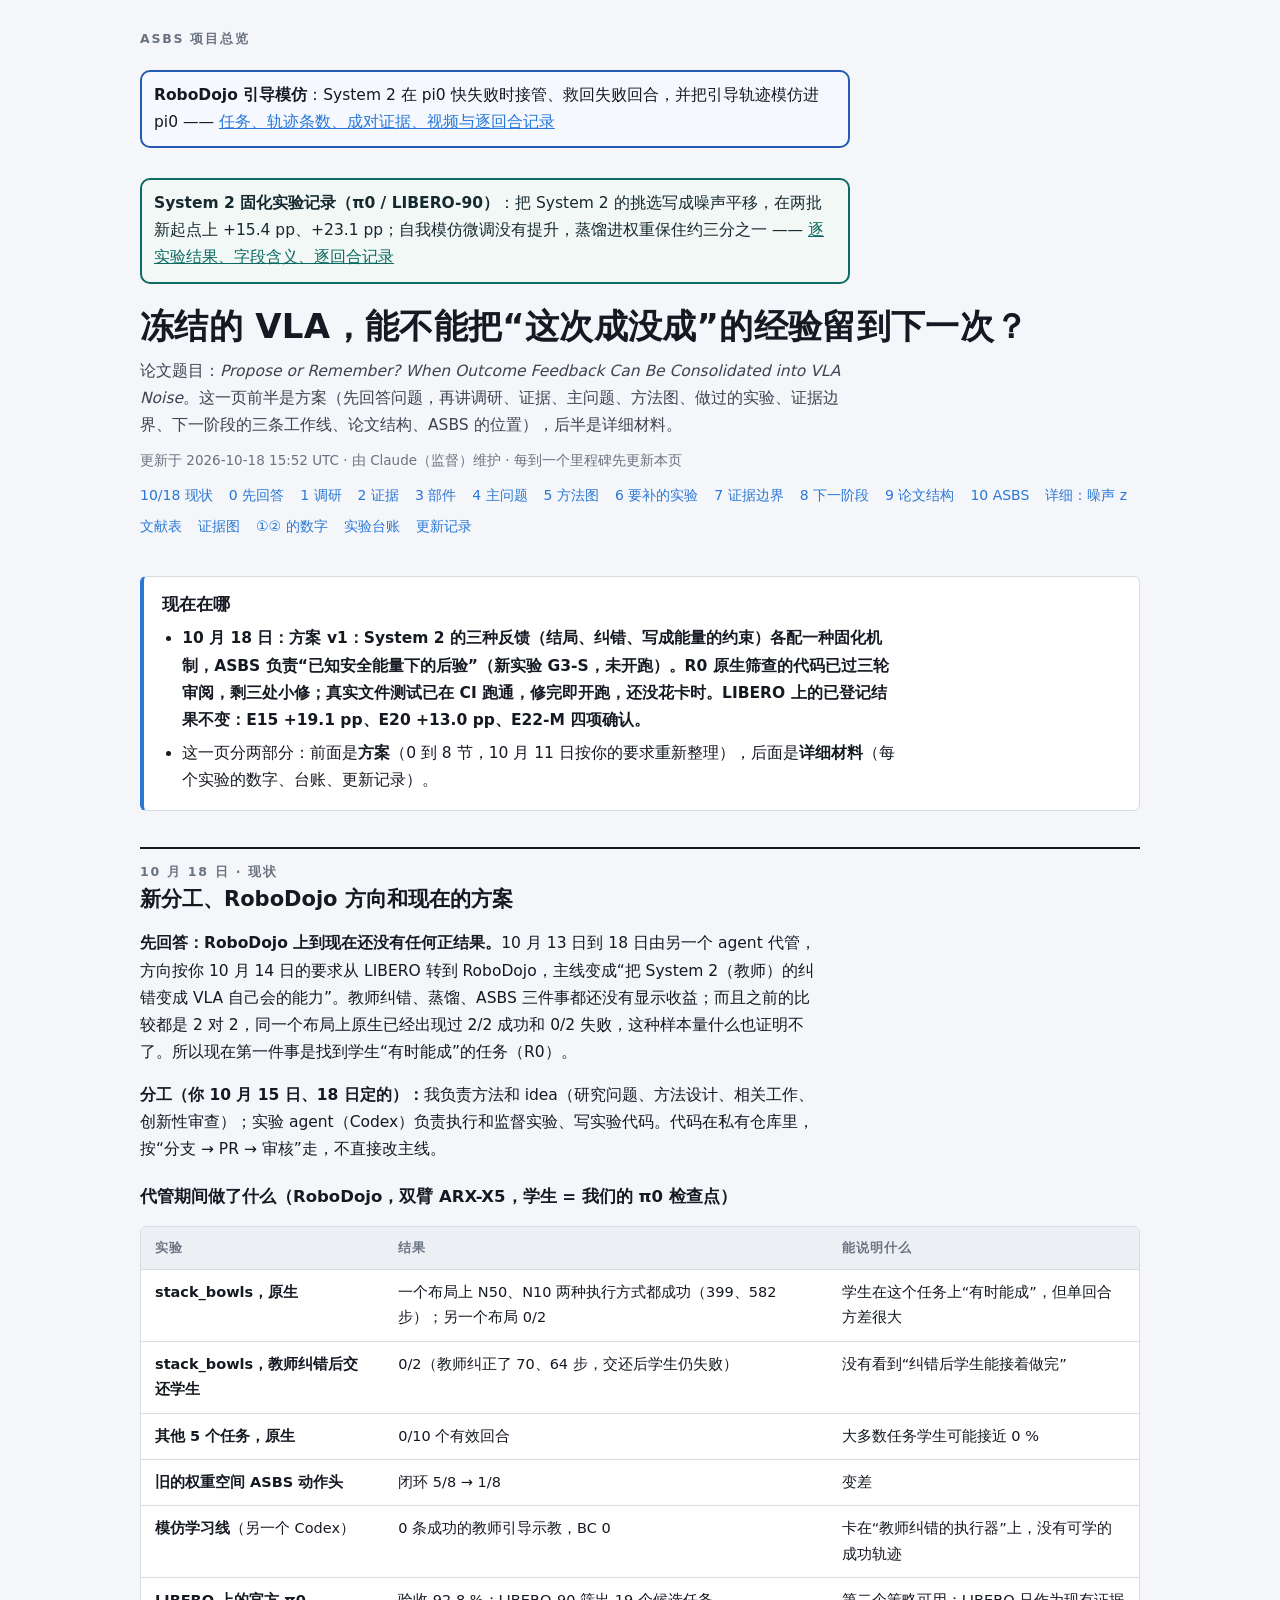
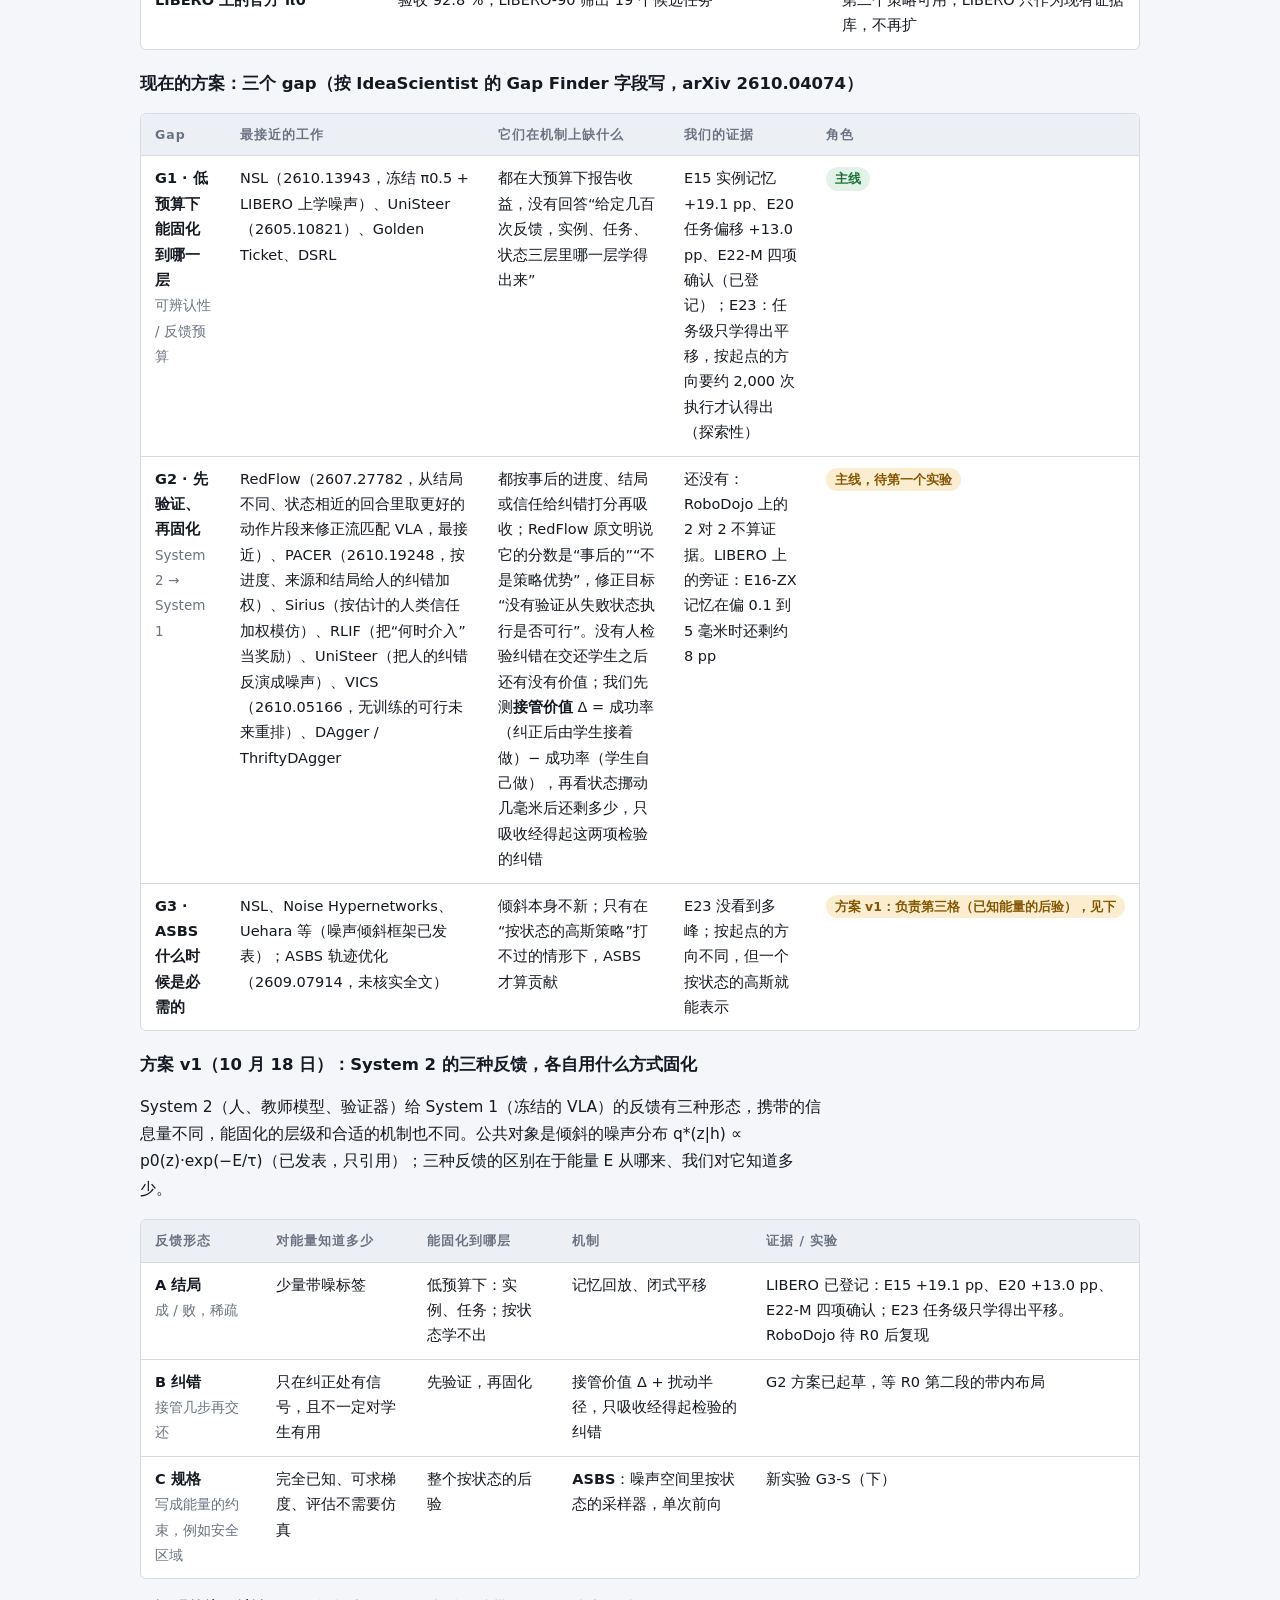
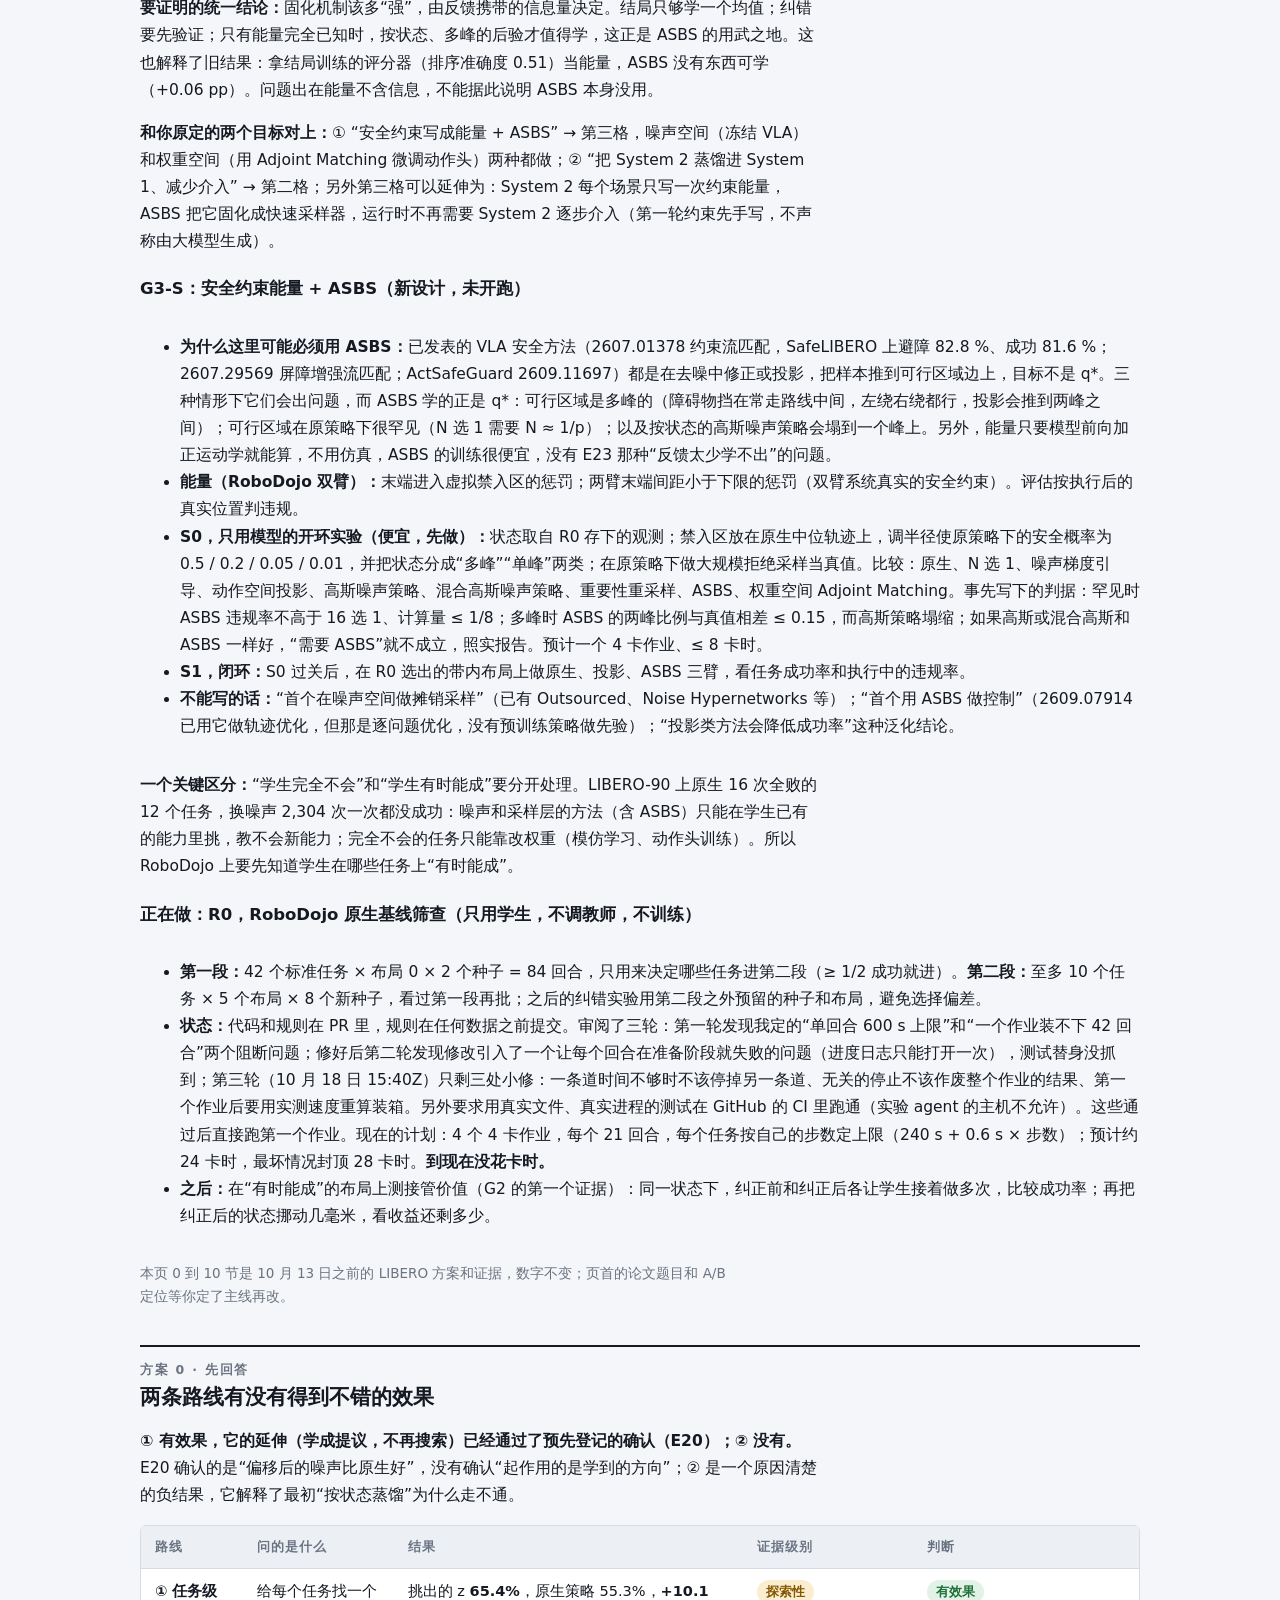
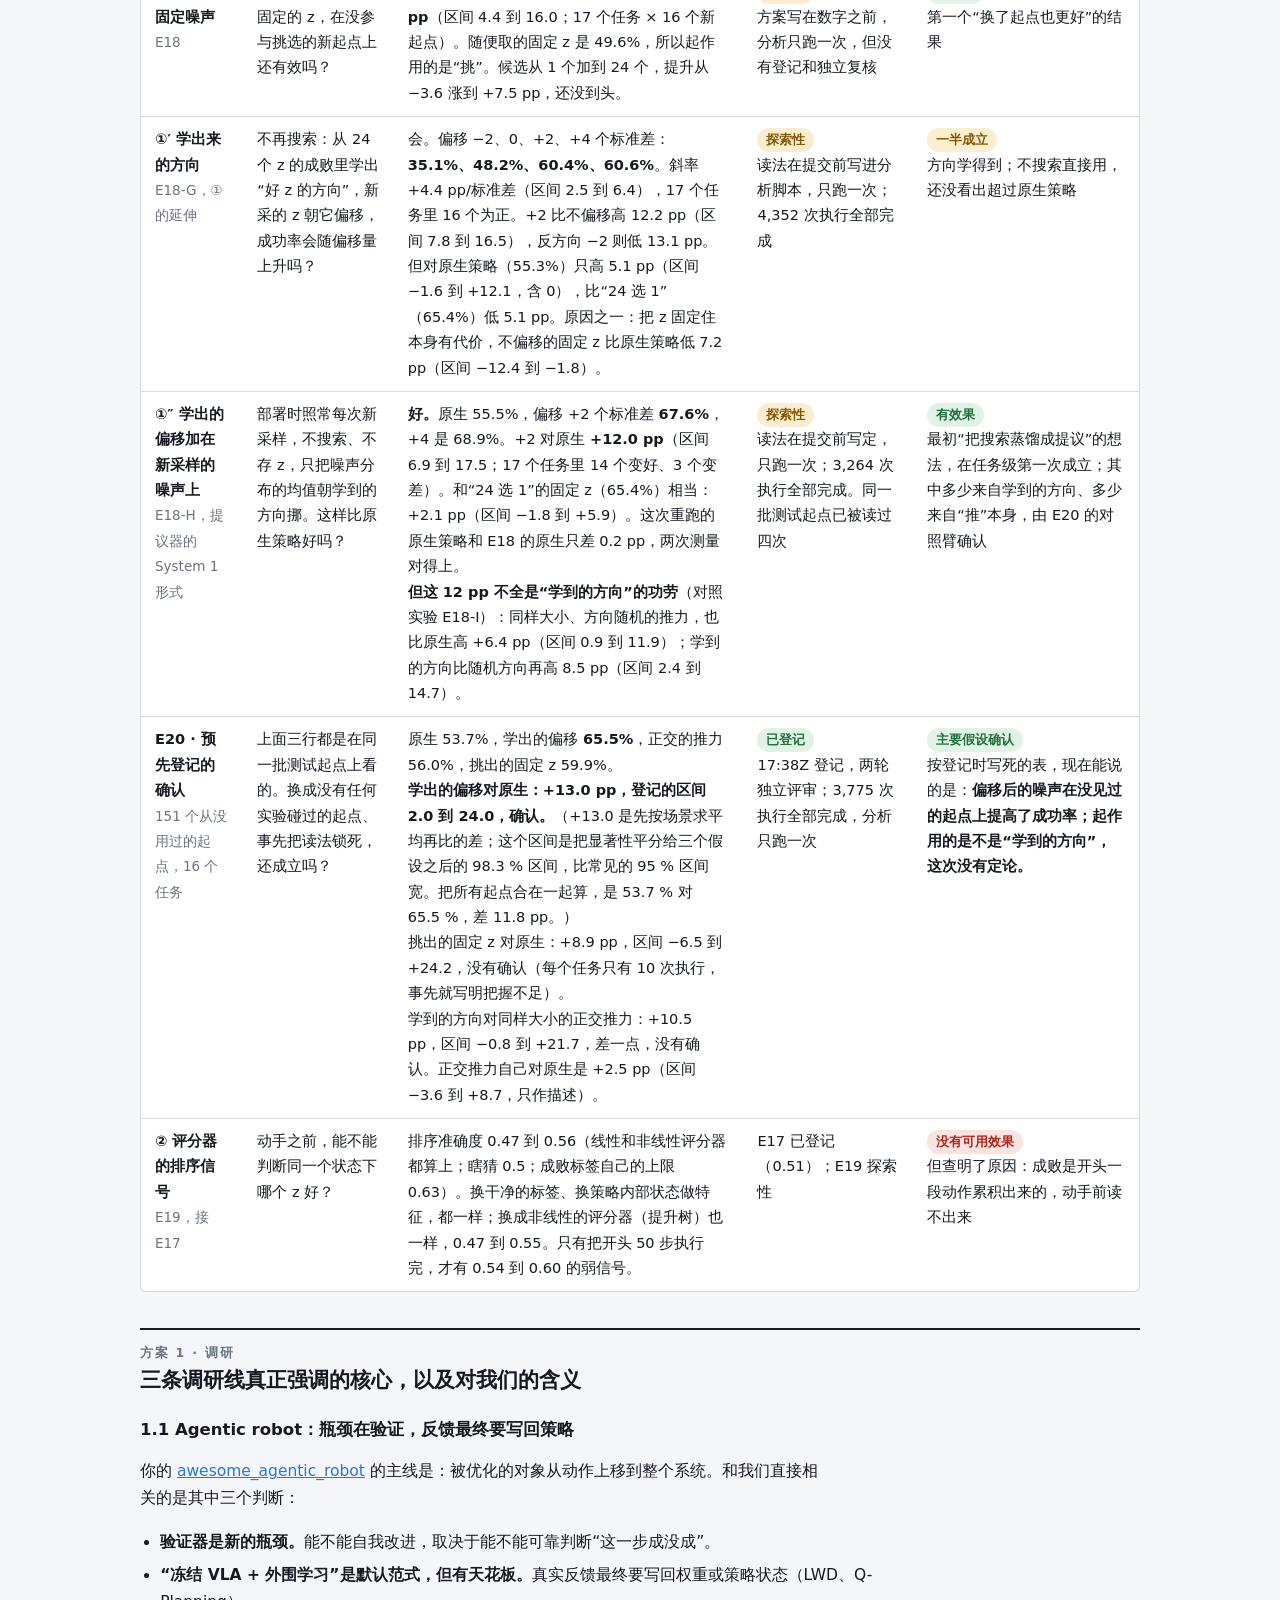
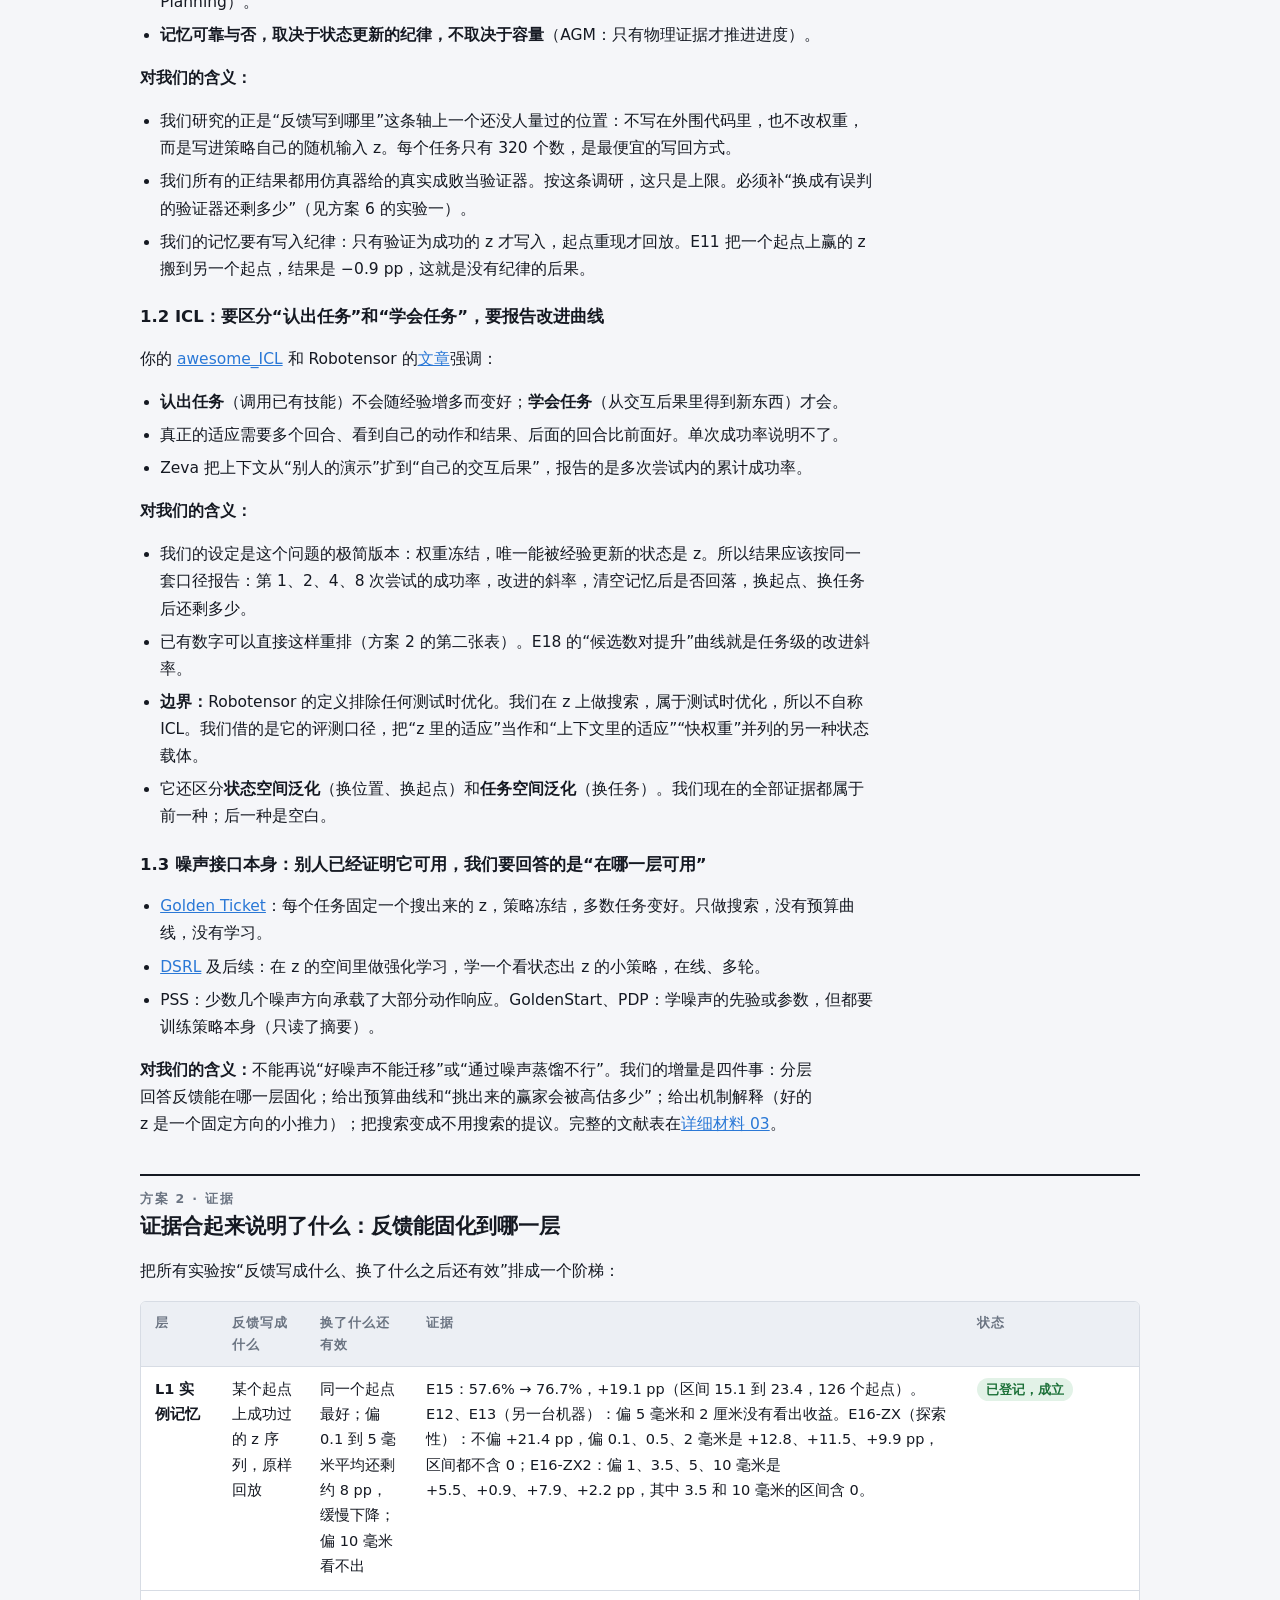
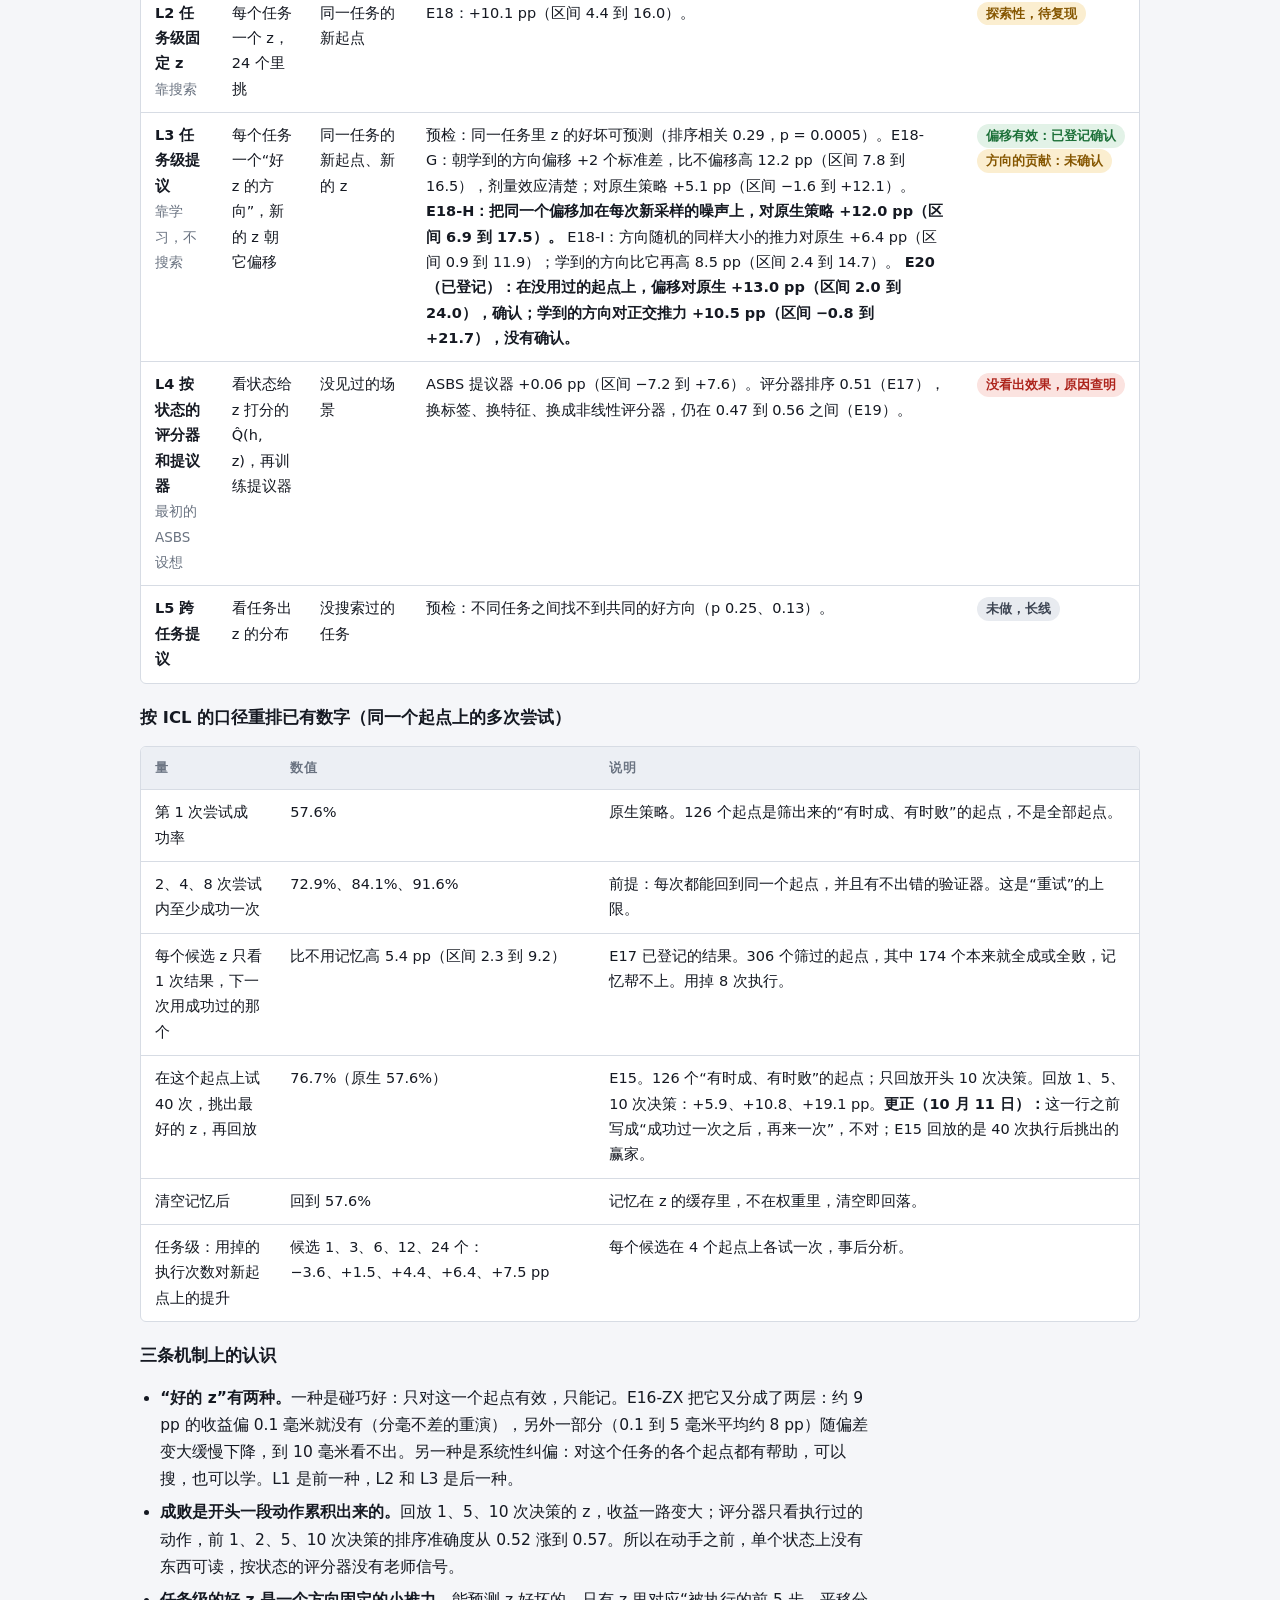
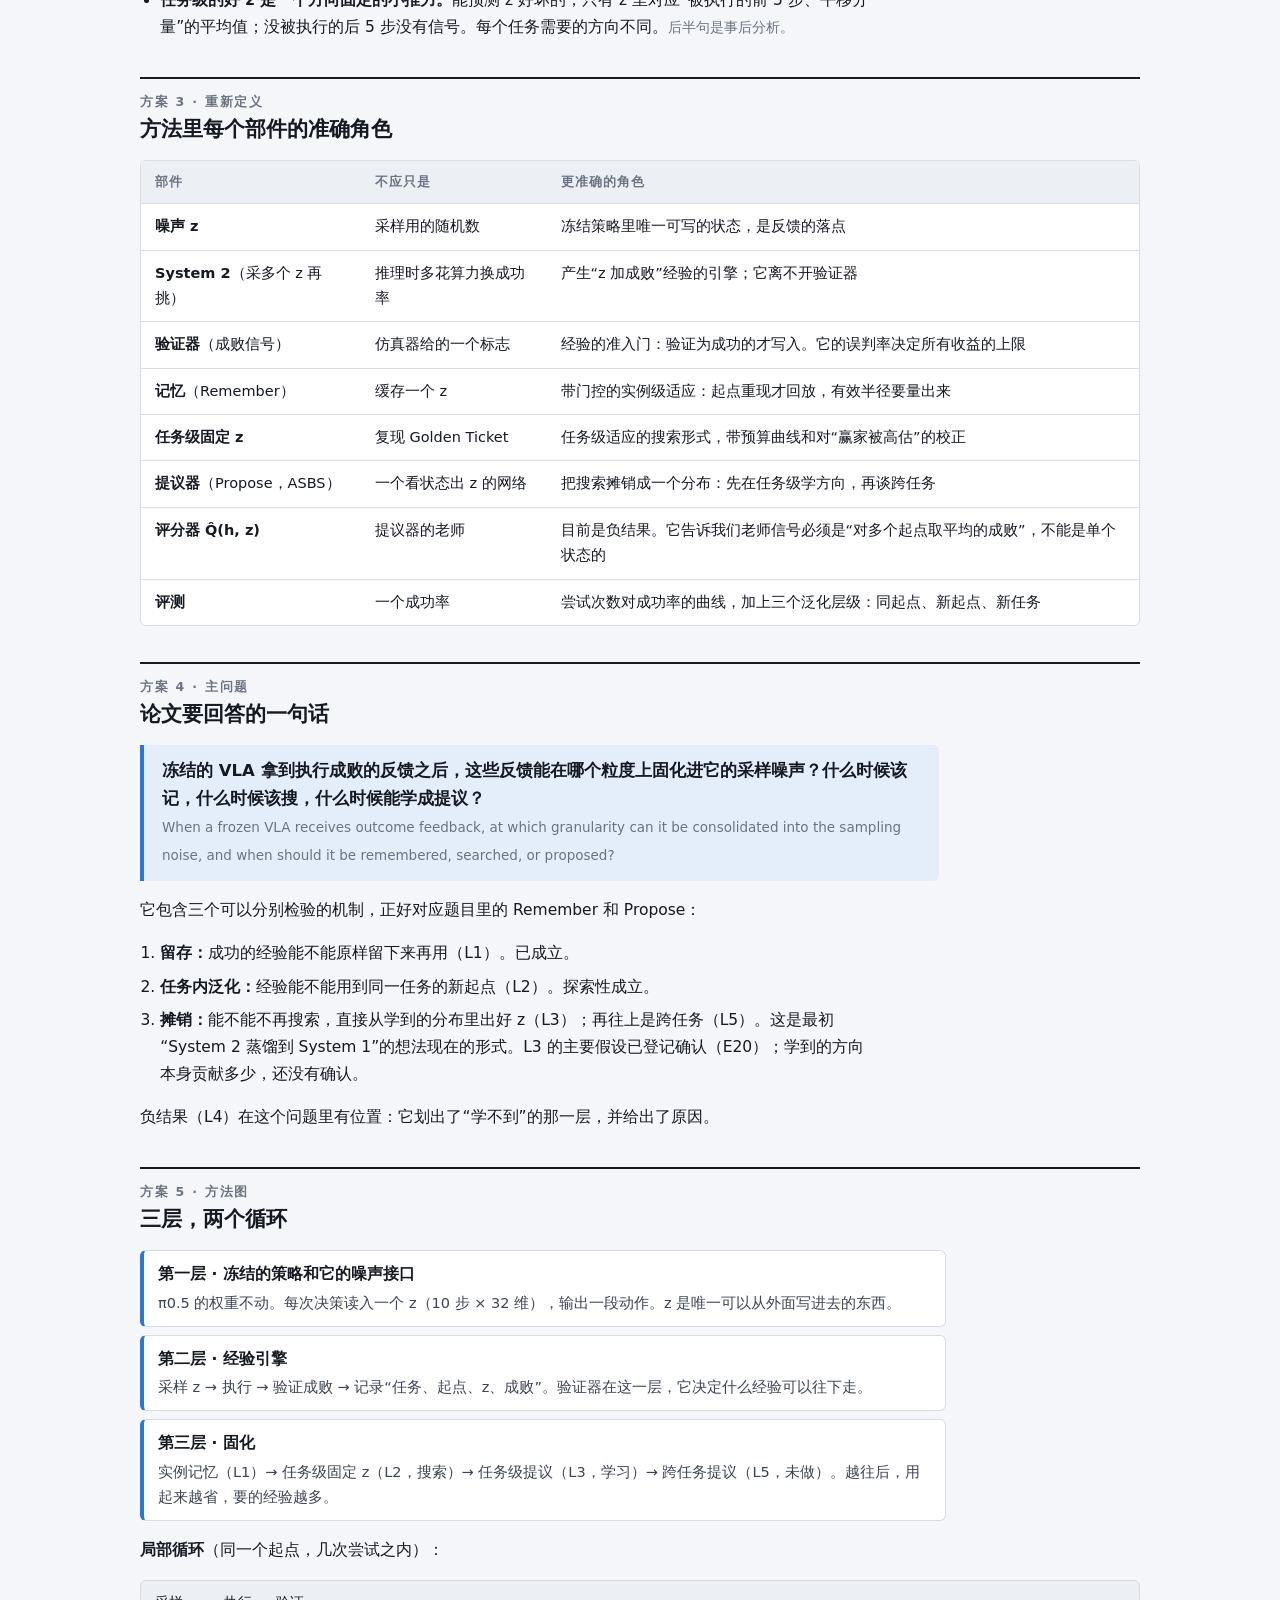
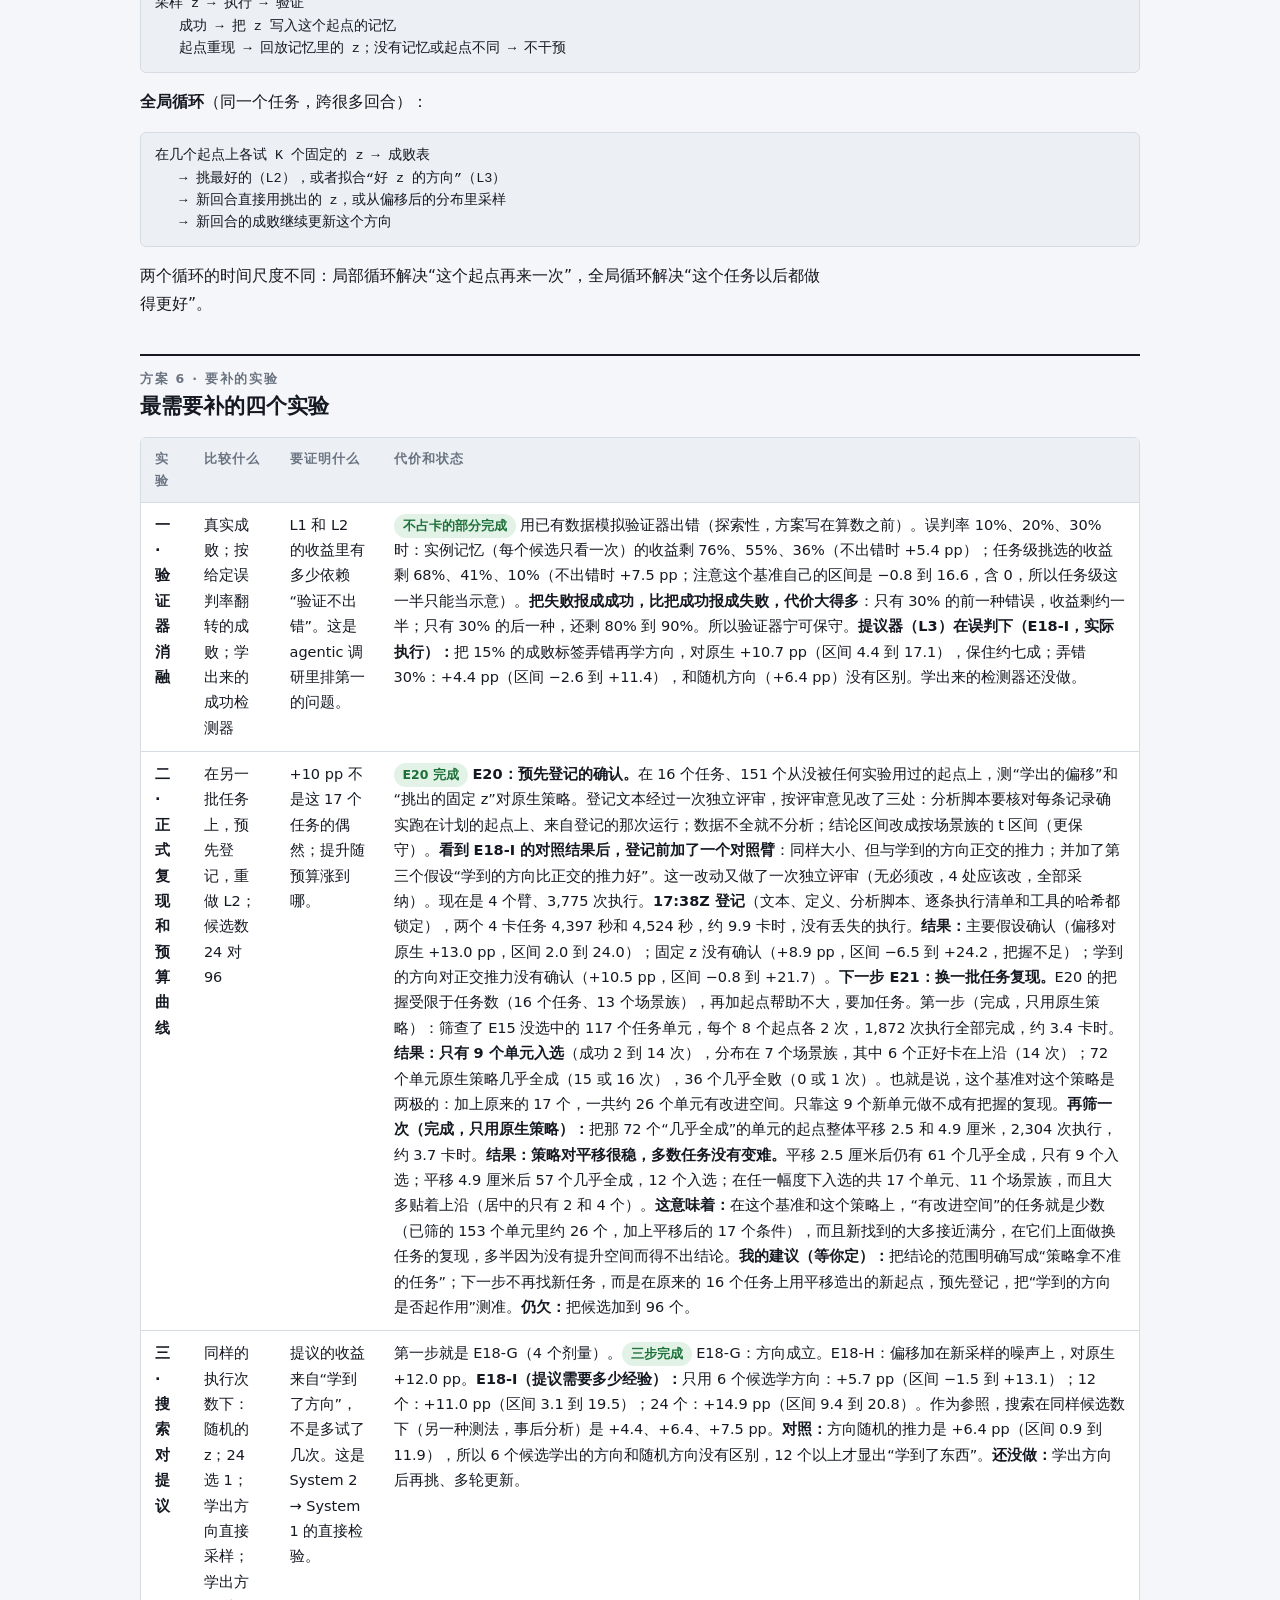
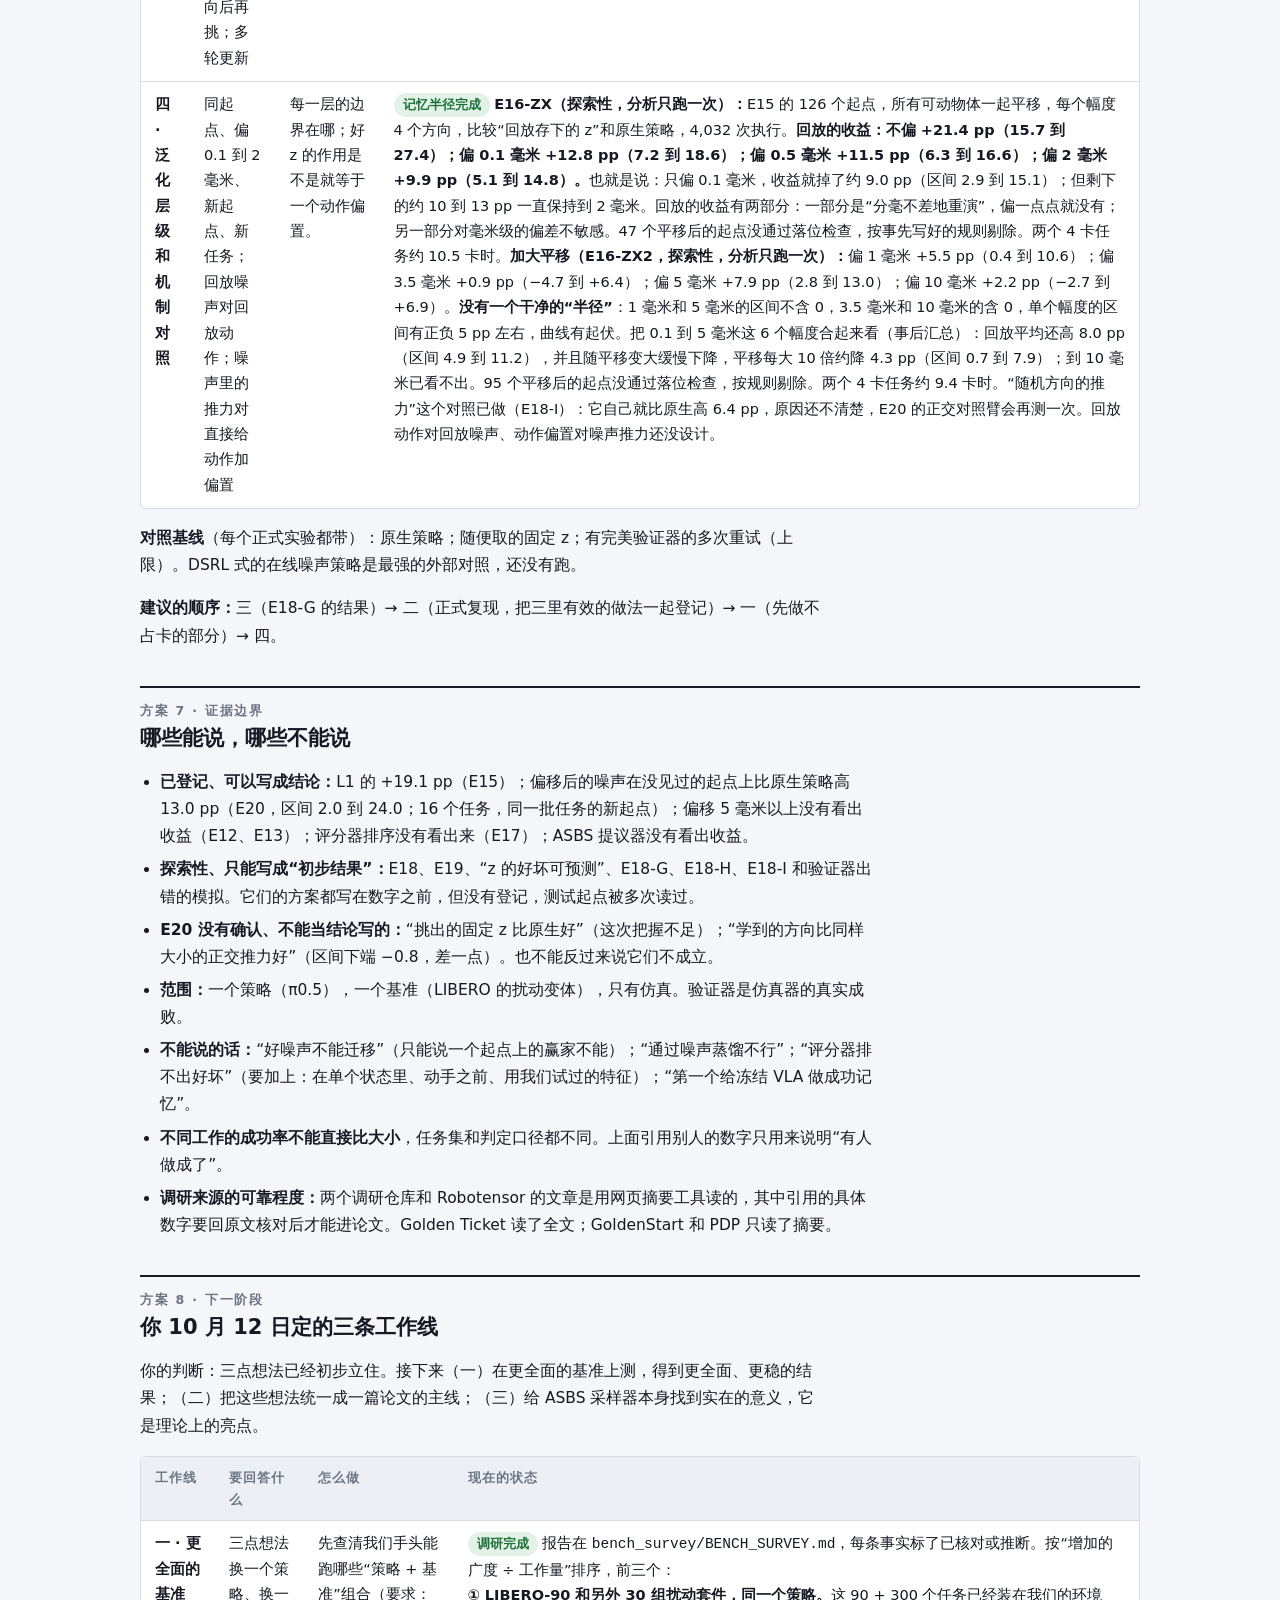
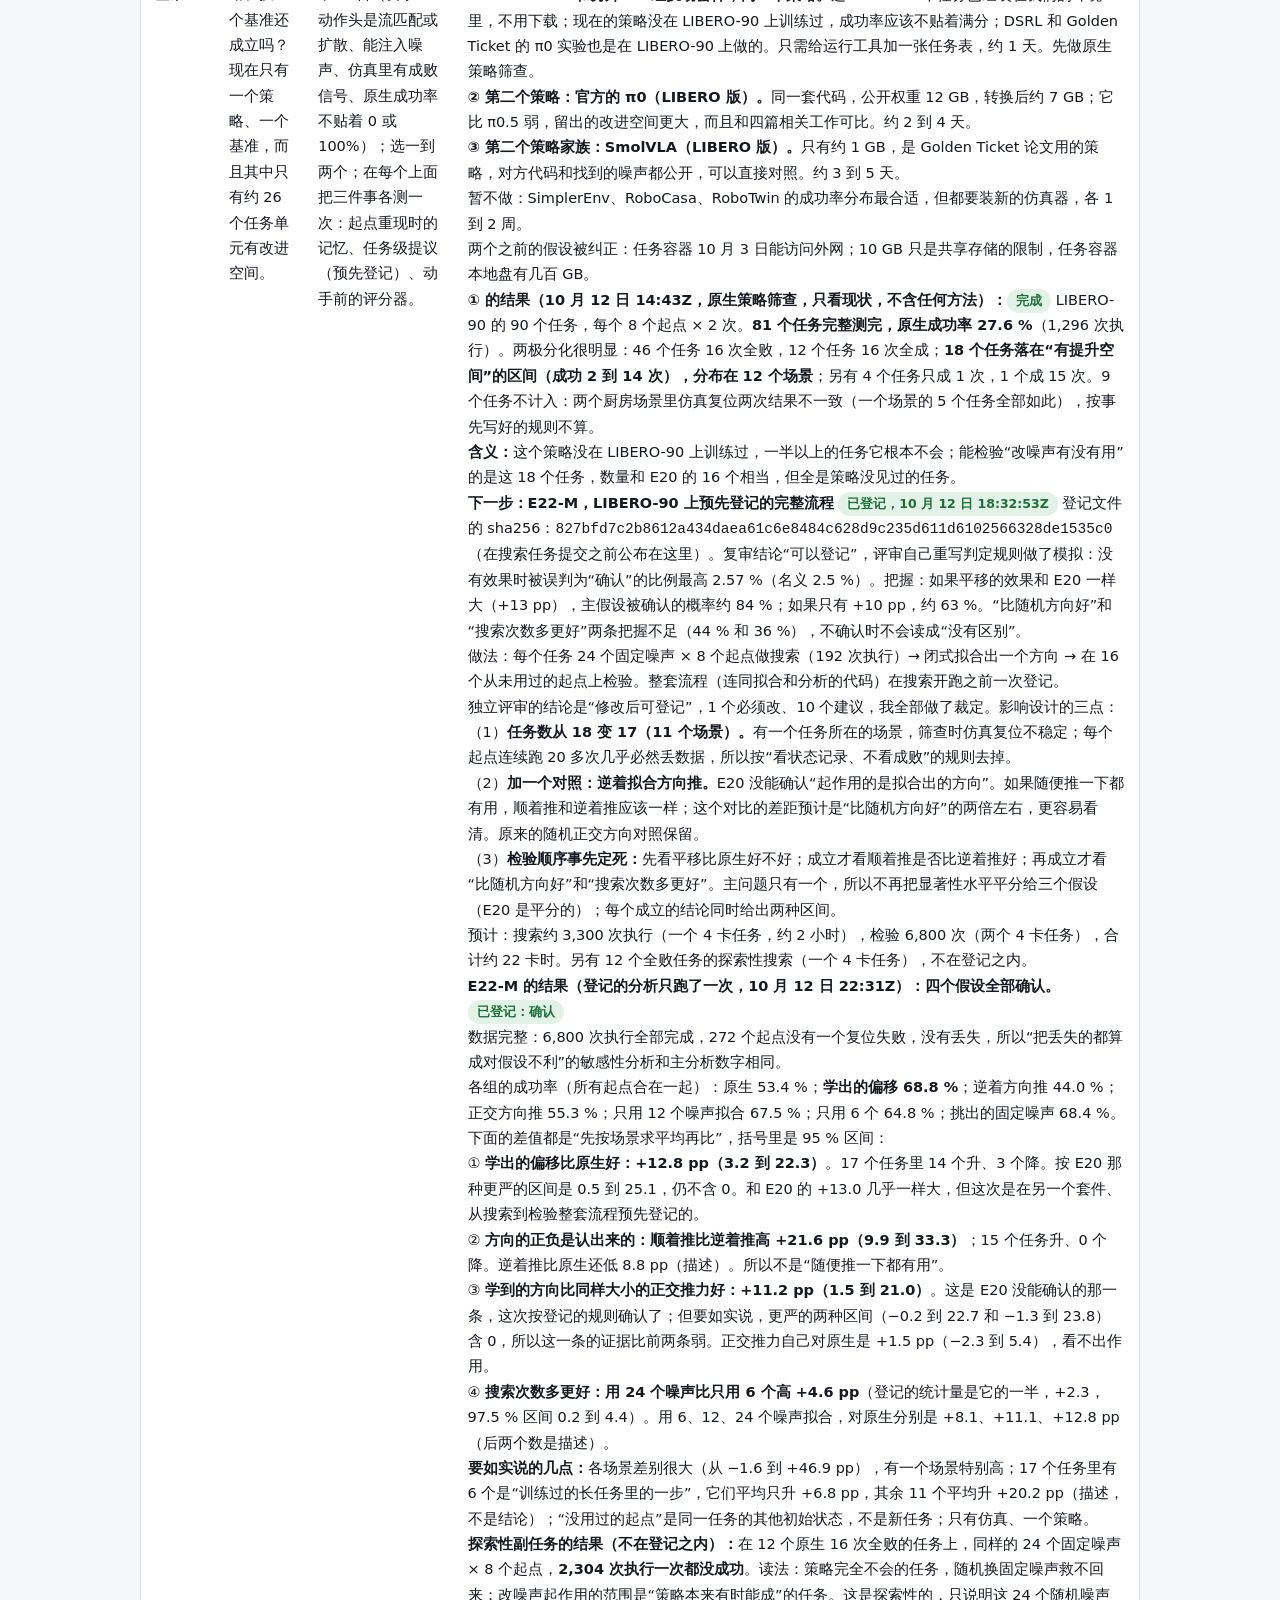
==== commit 8b05cb00: "System 2 consolidation records page 10-20T07:38Z Co-Authored-By: Claude Opus 5.5 <noreply@anthropic." ====
--- a/index.html
+++ b/index.html
@@ -108,6 +108,7 @@
 <header>
   <div class="eyebrow">ASBS 项目总览</div>
   <p class="rd-guided-link" style="margin:10px 0;padding:10px 12px;border:2px solid #245ab1;border-radius:10px;background:#f5f9ff"><b>RoboDojo 引导模仿</b>：System 2 在 pi0 快失败时接管、救回失败回合，并把引导轨迹模仿进 pi0 —— <a href="robodojo_guided_il.html">任务、轨迹条数、成对证据、视频与逐回合记录</a></p>
+  <p class="consolidation-link" style="margin:10px 0;padding:10px 12px;border:2px solid #0b6b62;border-radius:10px;background:#f2f8f6;color:#16292f"><b>System 2 固化实验记录（π0 / LIBERO-90）</b>：把 System 2 的挑选写成噪声平移，在两批新起点上 +15.4 pp、+23.1 pp；自我模仿微调没有提升，蒸馏进权重保住约三分之一 —— <a href="consolidation.html" style="color:#0b6b62">逐实验结果、字段含义、逐回合记录</a></p>
 <h1>冻结的 VLA，能不能把“这次成没成”的经验留到下一次？</h1>
   <p class="sub">论文题目：<i>Propose or Remember? When Outcome Feedback Can Be Consolidated into VLA Noise</i>。这一页前半是方案（先回答问题，再讲调研、证据、主问题、方法图、做过的实验、证据边界、下一阶段的三条工作线、论文结构、ASBS 的位置），后半是详细材料。</p>
   <div class="meta">更新于 2026-10-18 15:52 UTC · 由 Claude（监督）维护 · 每到一个里程碑先更新本页</div>
